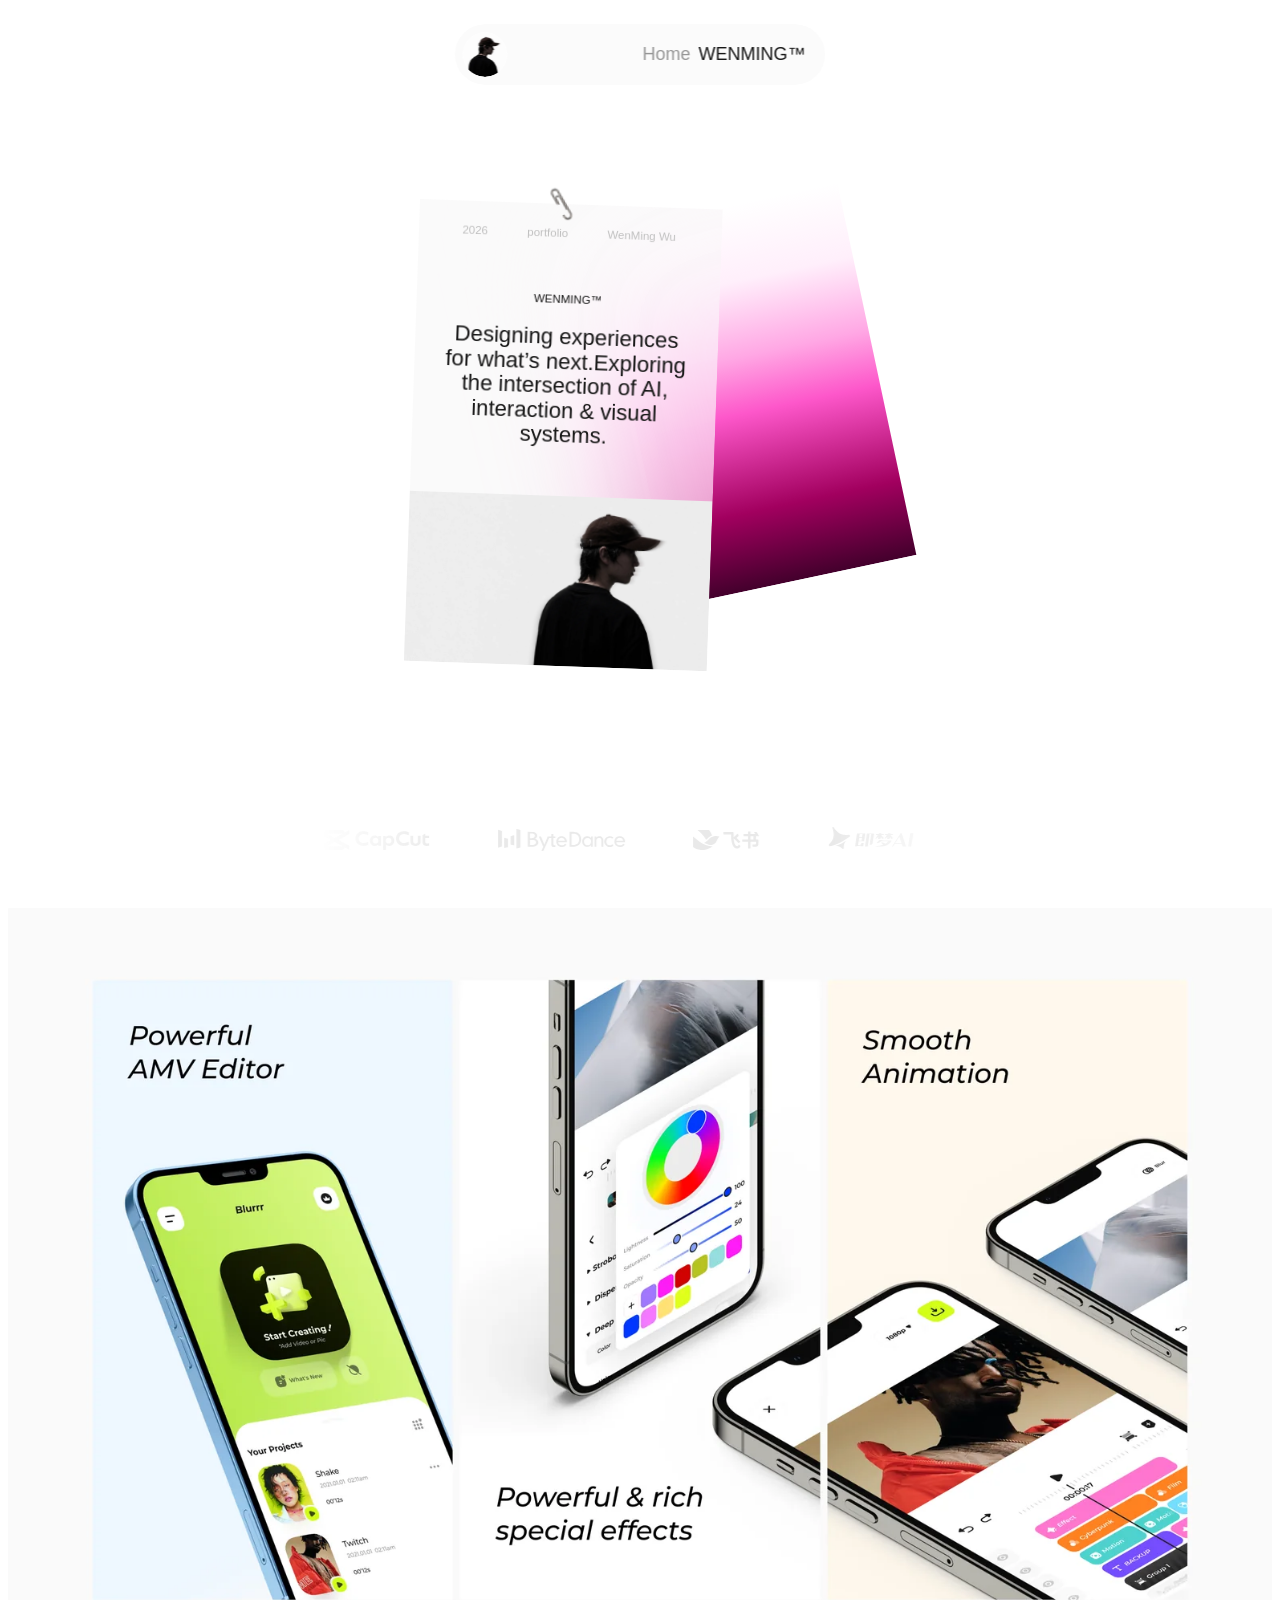
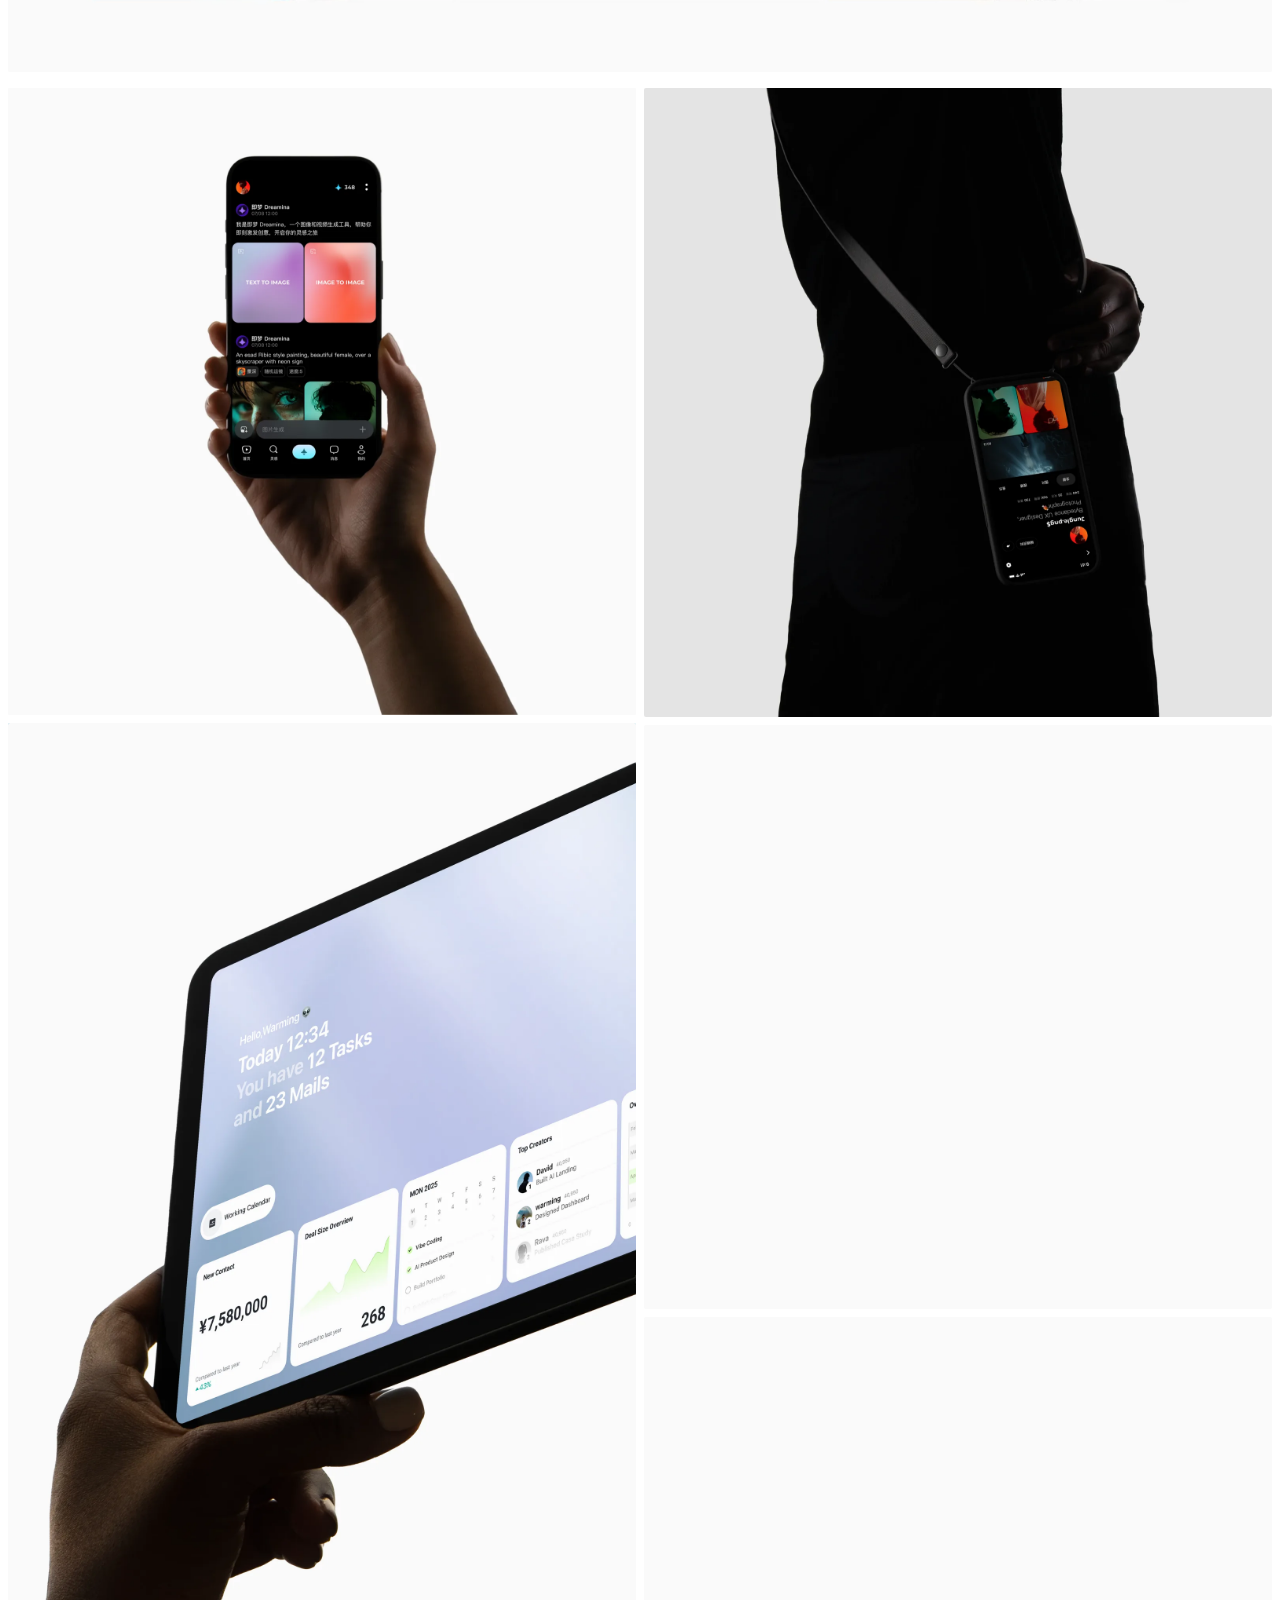
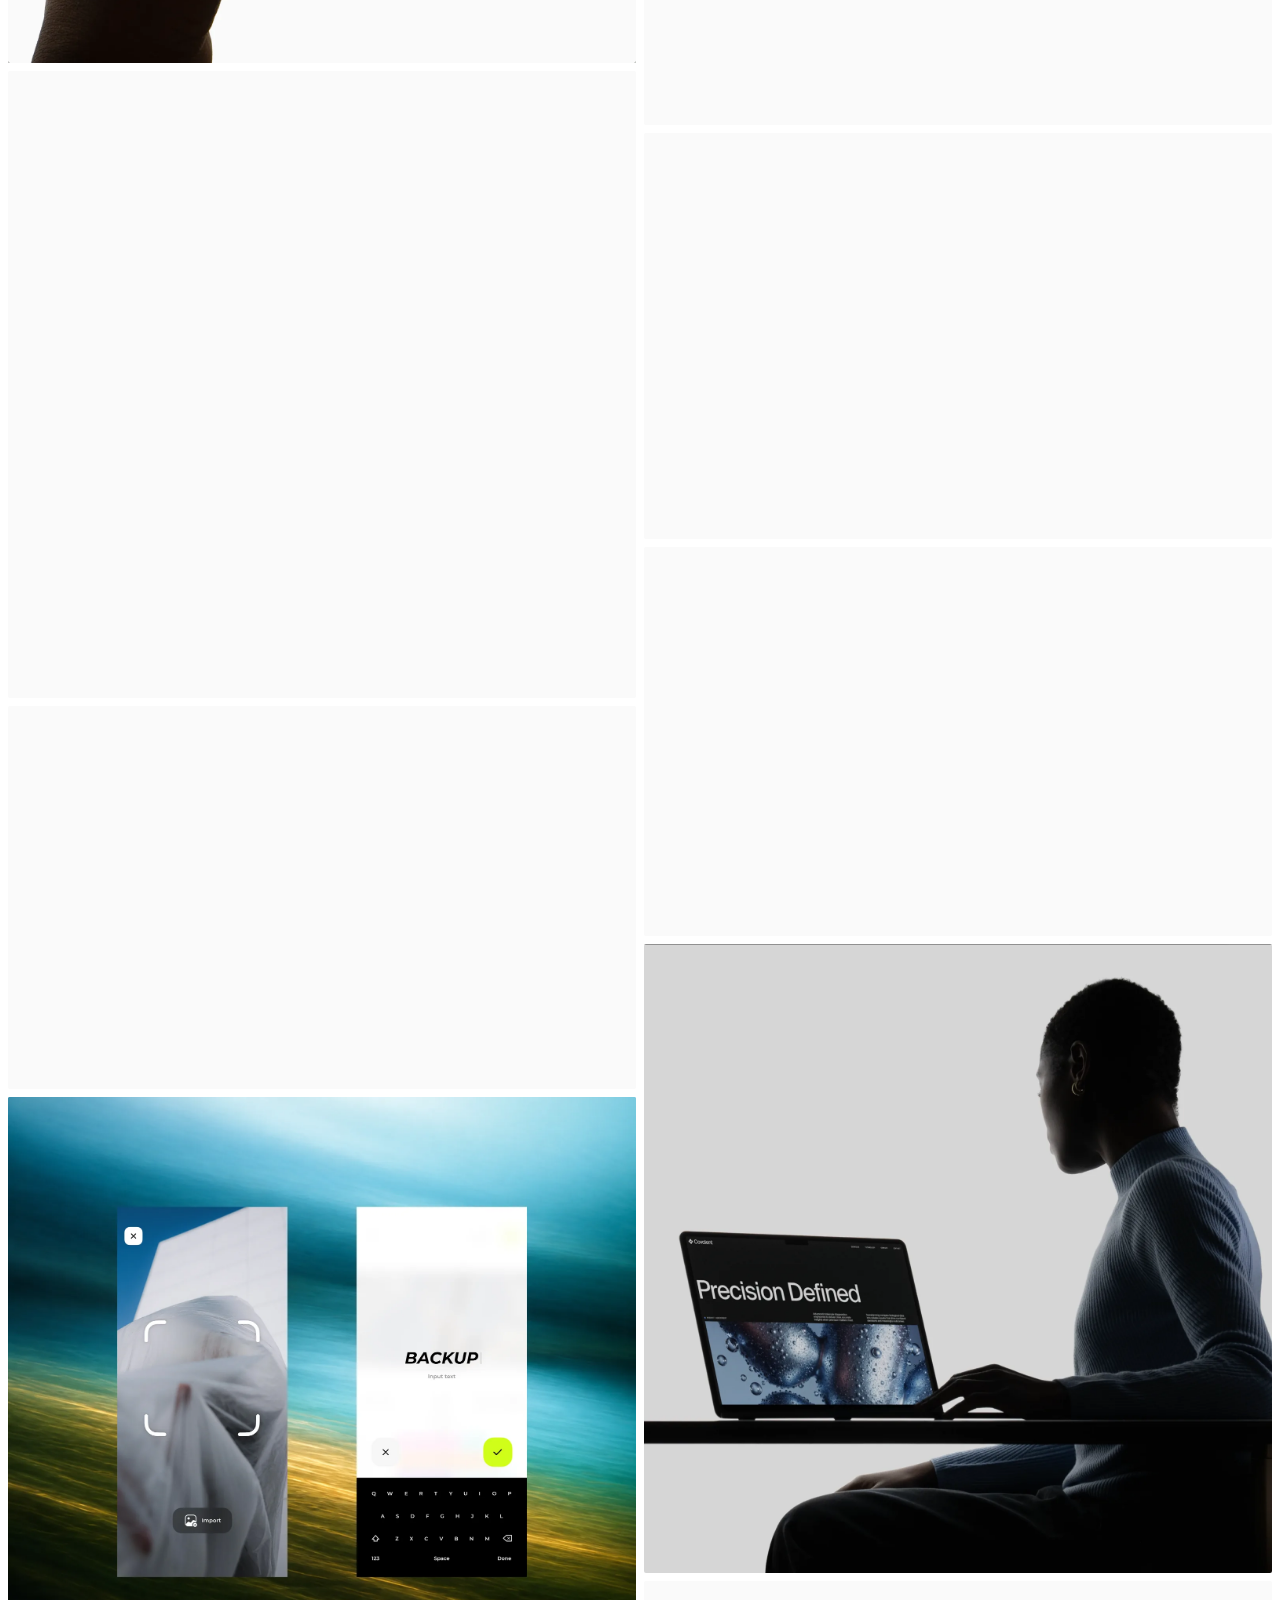
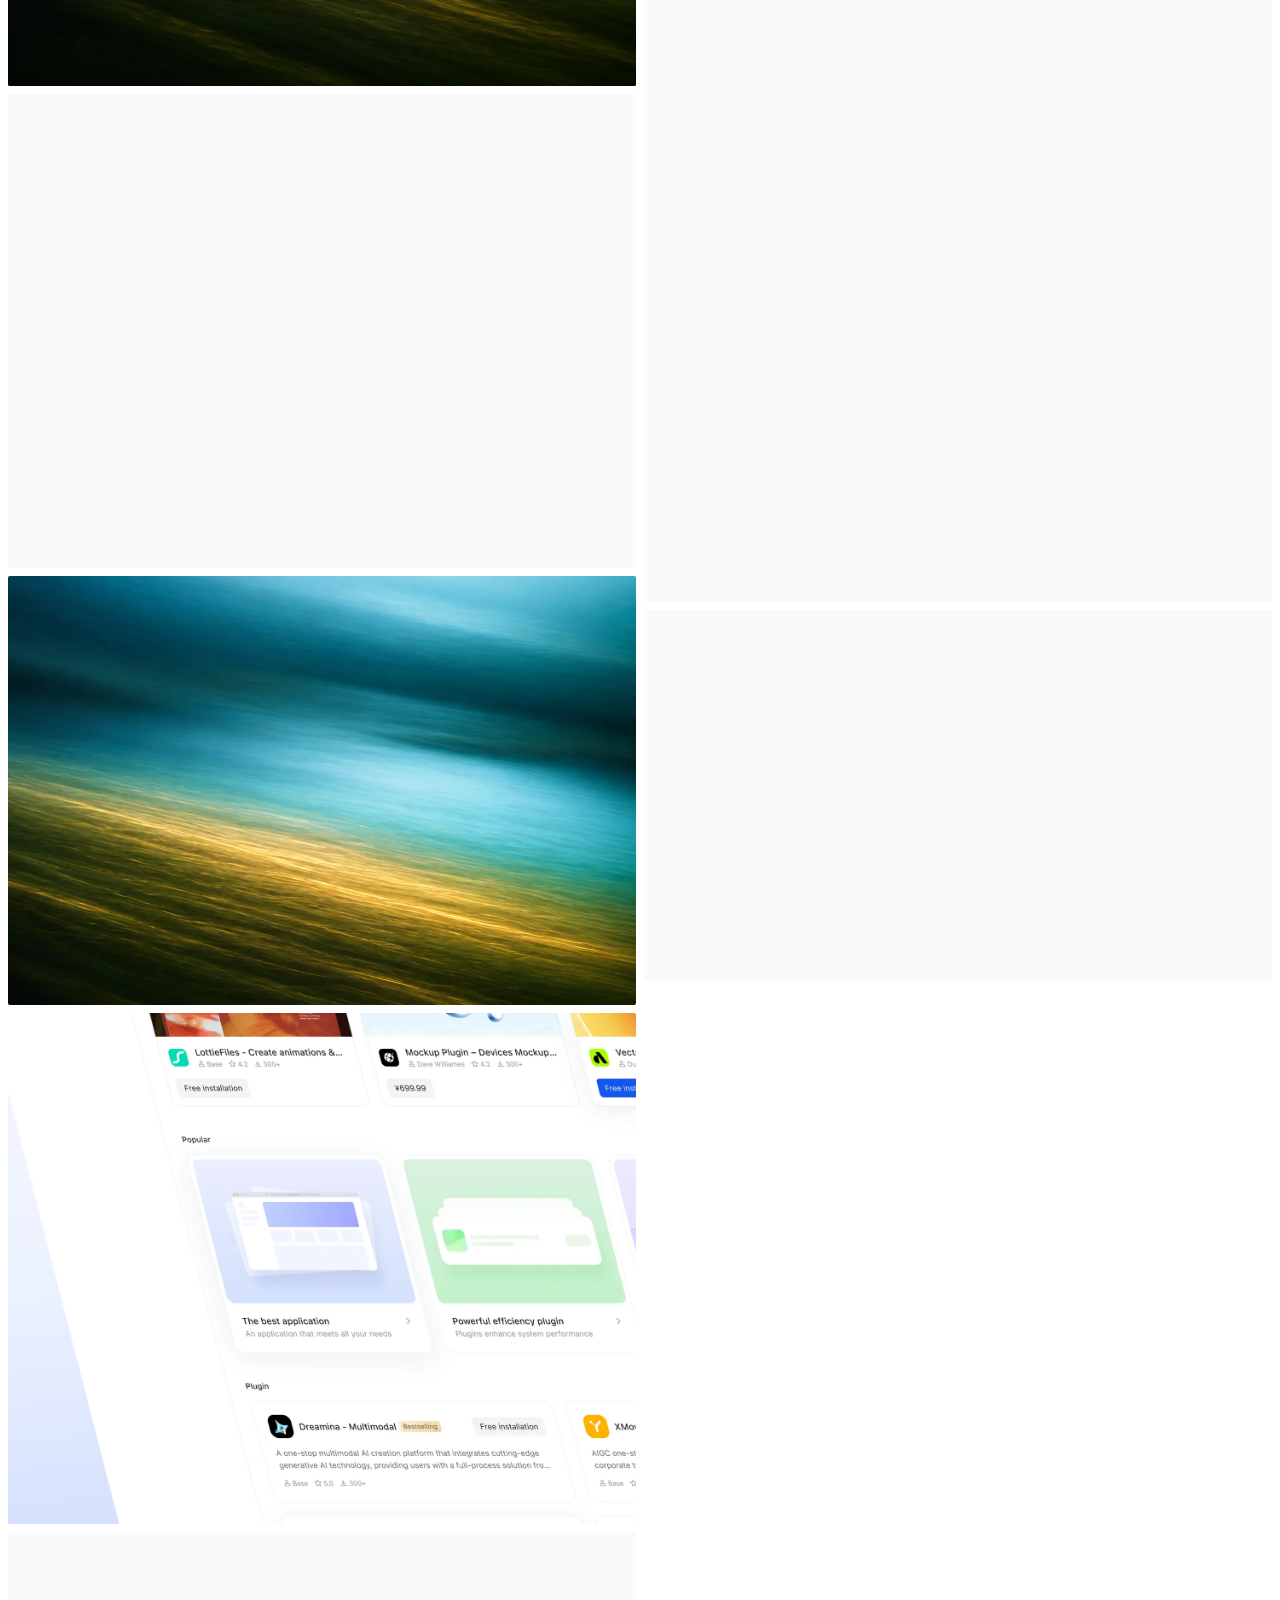
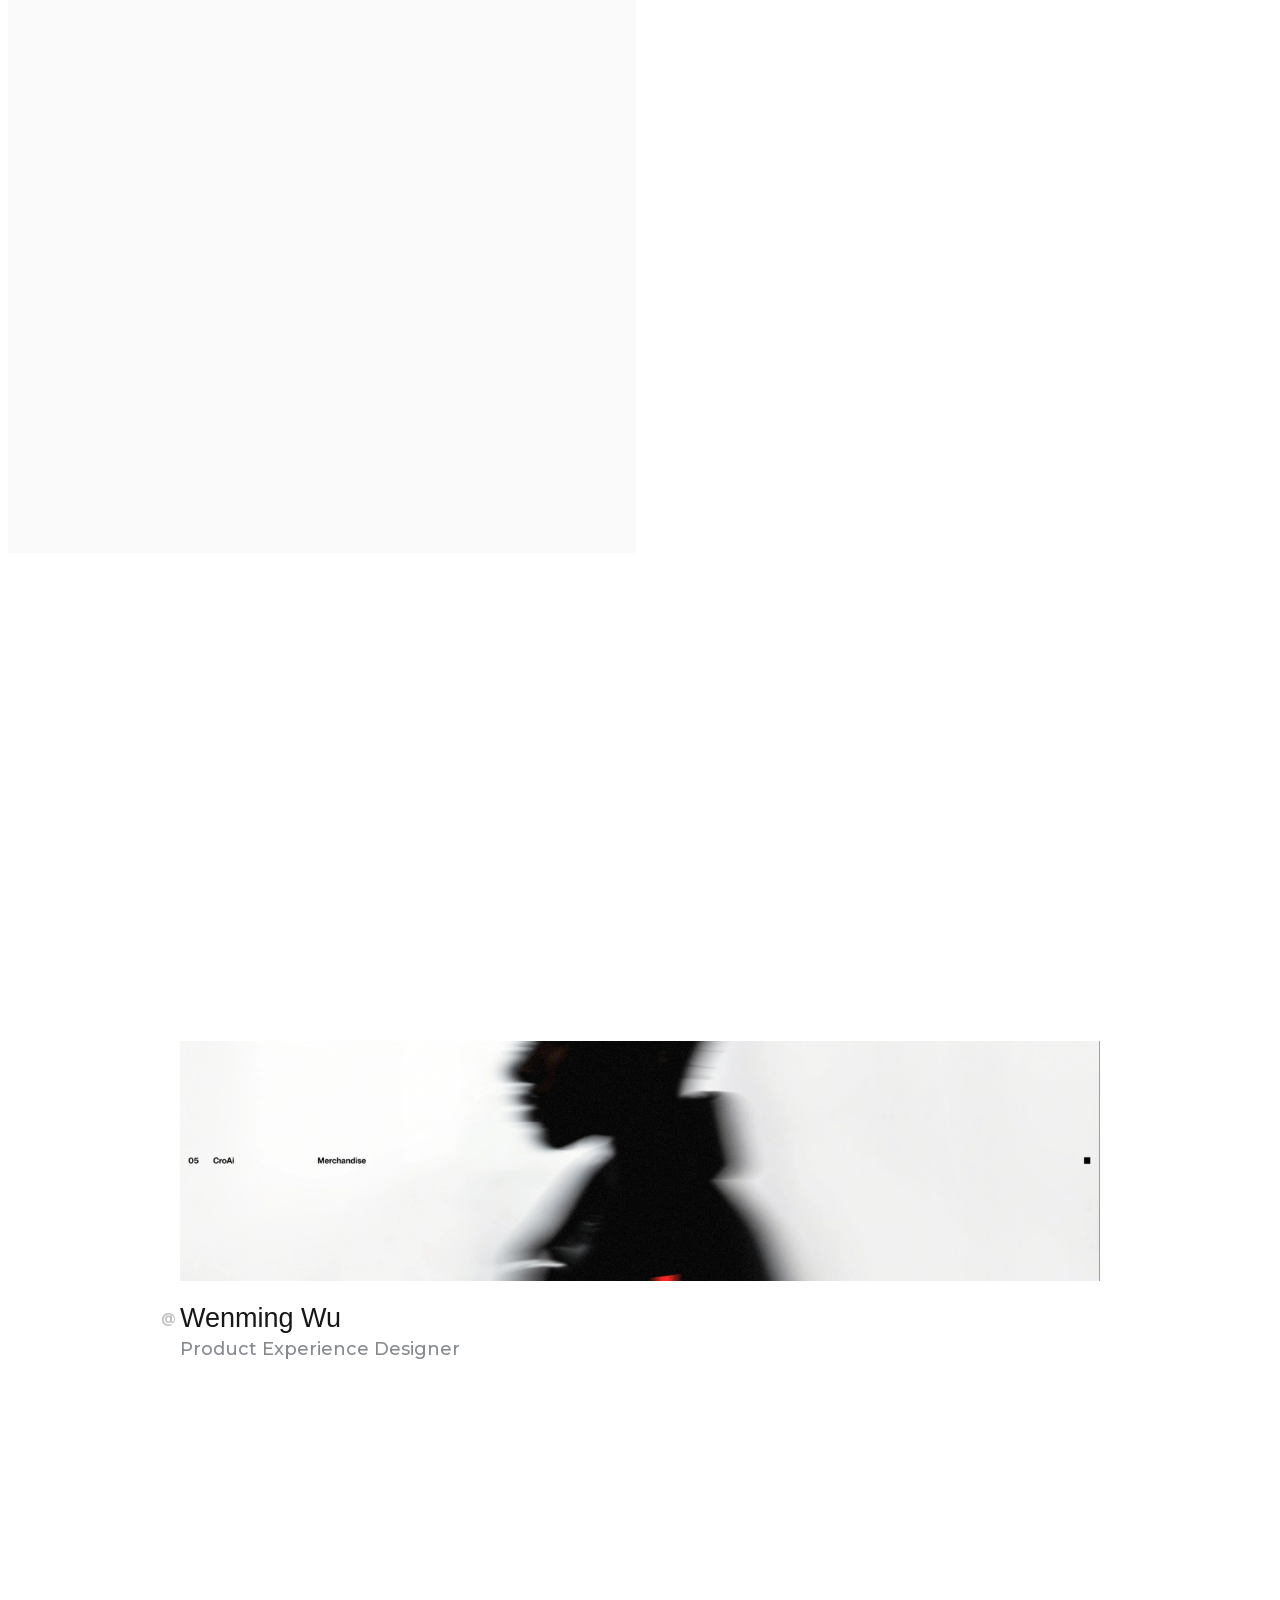
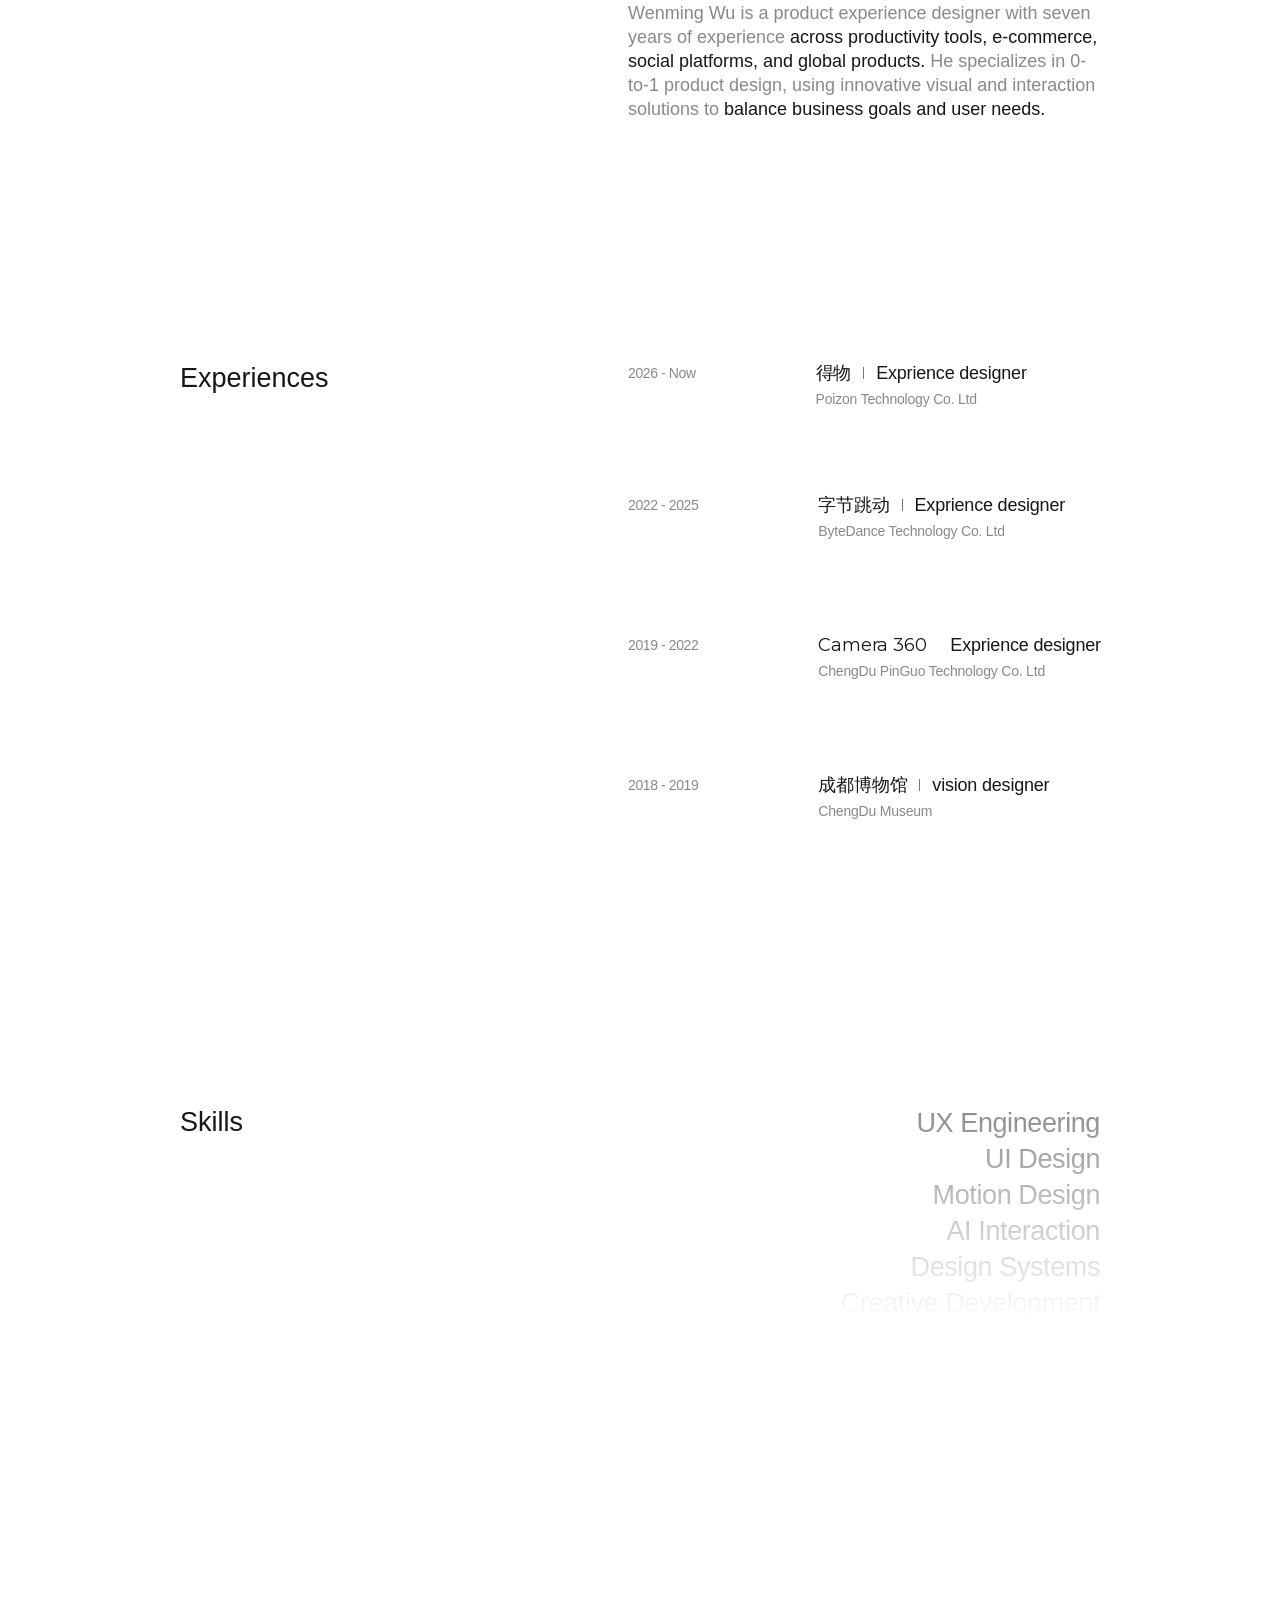
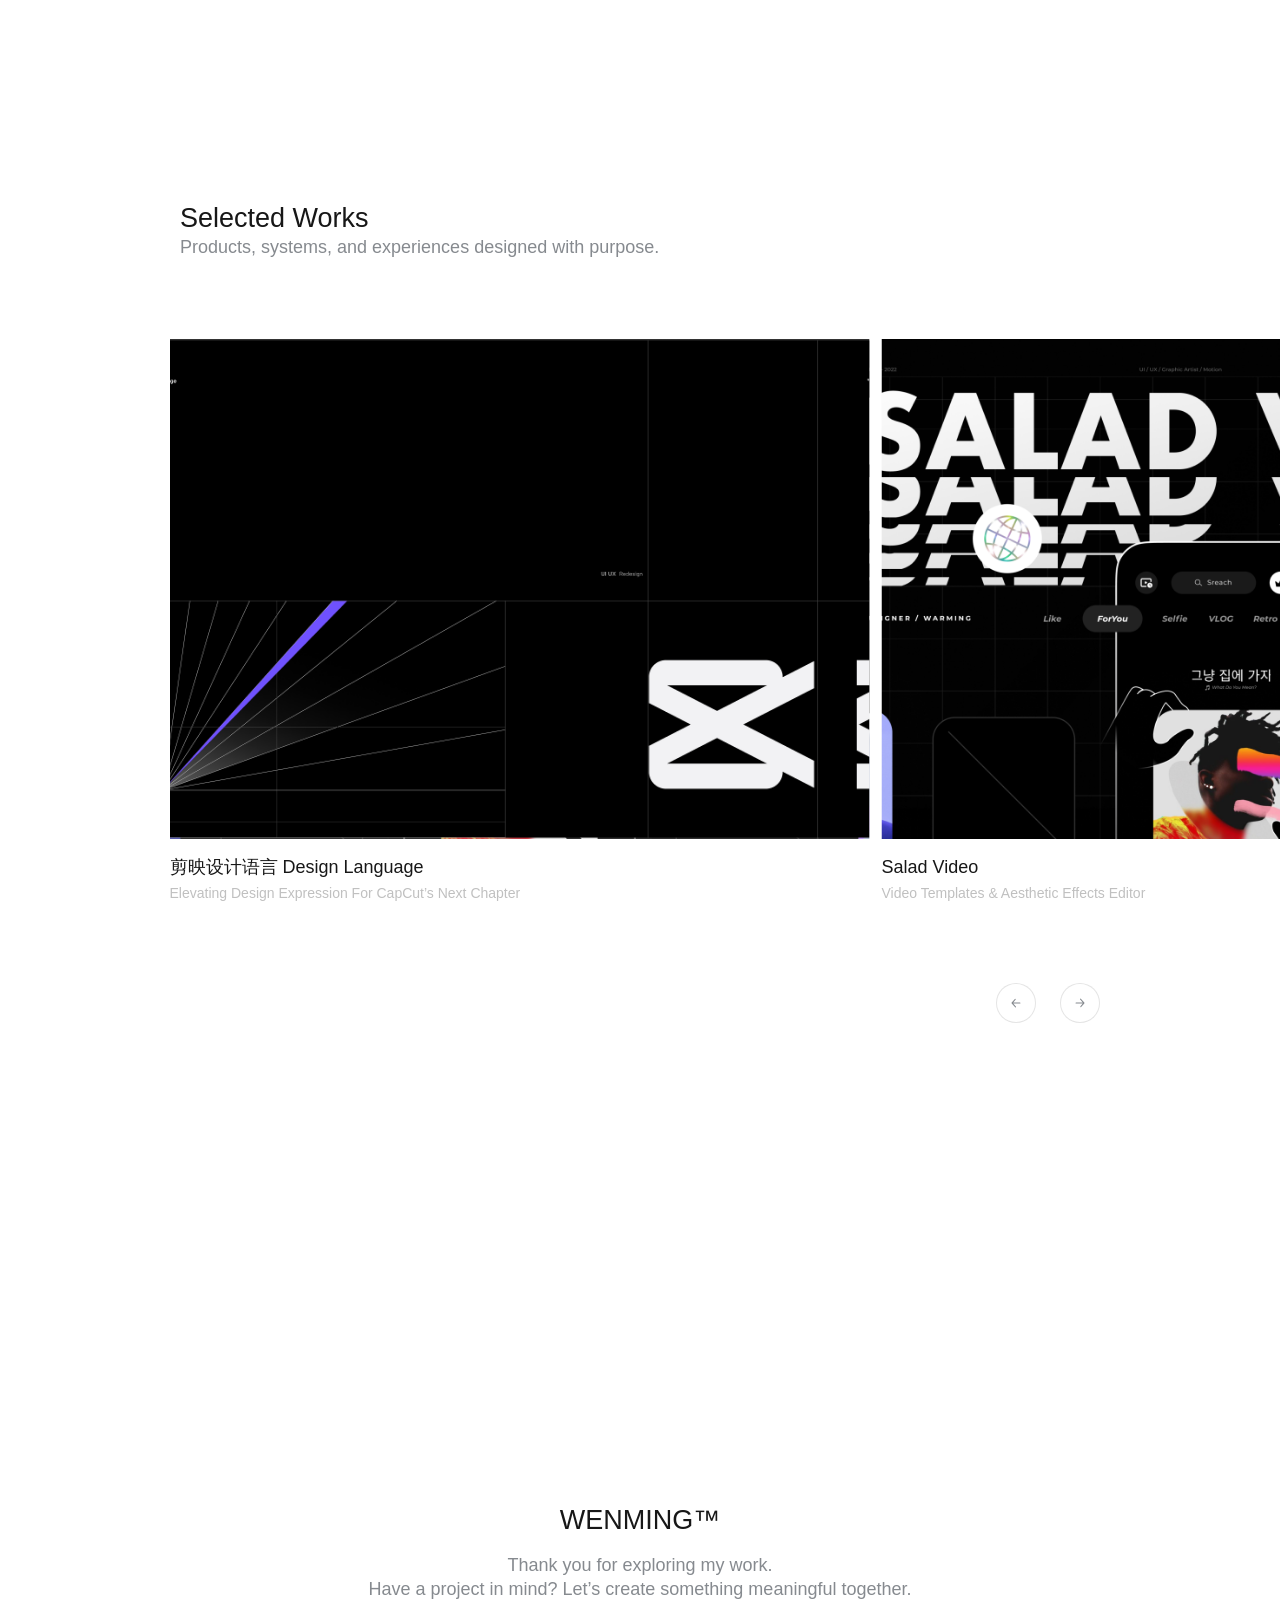
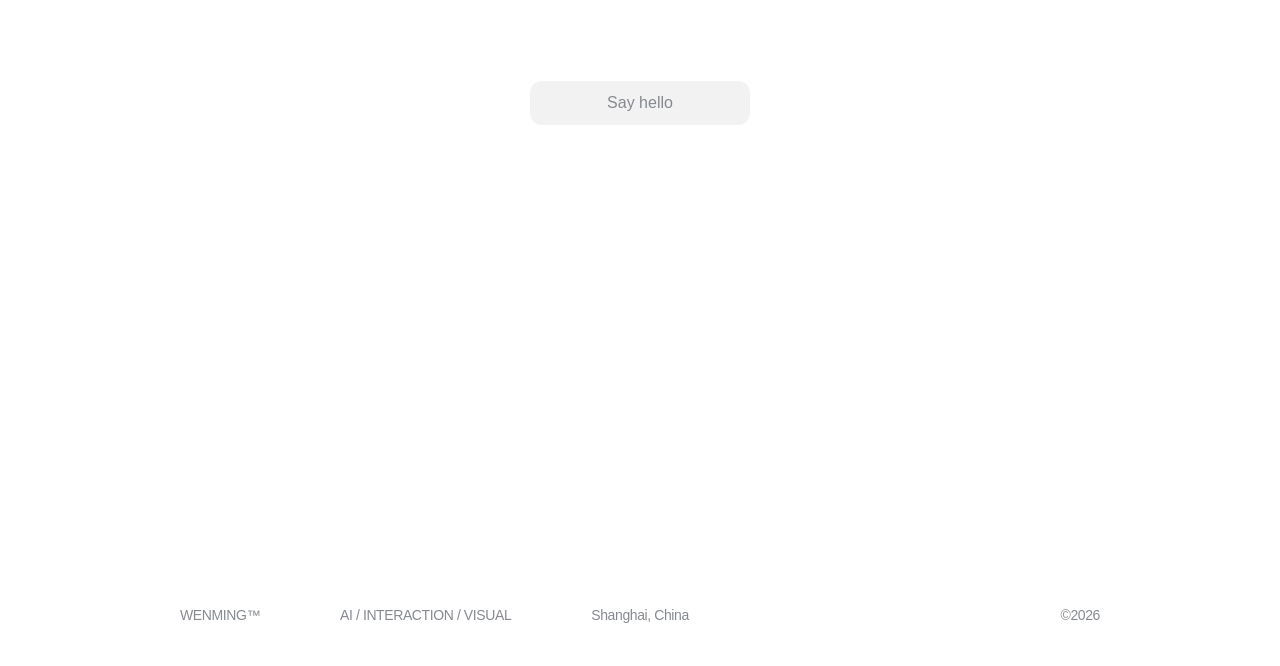
==== design-language.html @ 547f442d "Release site v1.1.0 mobile adaptation" ====
<!DOCTYPE html>
<html lang="zh-CN">
<head>
  <meta charset="UTF-8">
  <meta name="viewport" content="width=device-width, initial-scale=1.0">
  <meta name="description" content="Wu Wenming, product experience designer portfolio.">
  <title>Wu Wenming — Product Experience Designer</title>
  <link rel="preload" href="assets/fonts/montserrat-latin-400-600.woff2" as="font" type="font/woff2" crossorigin>
  <link rel="preload" href="assets/portfolio-v7/hero-card-image-1600.webp" as="image" type="image/webp">
  <link rel="preload" href="assets/portfolio-v7/paperclip-hd-384.webp" as="image" type="image/webp">
  <script>
    if ('scrollRestoration' in history) history.scrollRestoration = 'manual';
    window.scrollTo(0, 0);
  </script>
  <style>
    @font-face {
      font-family: "Montserrat";
      font-style: normal;
      font-weight: 400 600;
      font-display: swap;
      src: url("assets/fonts/montserrat-latin-400-600.woff2") format("woff2");
    }

    :root {
      --ink: #171717;
      --secondary: #868a8f;
      --muted: #c0c0c0;
      --canvas: #ffffff;
      --subtle: #fafafa;
      --nav-glass: rgba(245, 245, 245, 0.82);
      --dark: #111111;
      --info-blue: #e3eff9;
      --page-gutter: 16px;
      --content: 920px;
      --project-detail-content: 1200px;
      --type-title: 27px;
      --type-description: 18px;
      --type-label: 14px;
      --line-title: 34px;
      --line-description: 24px;
      --line-label: 20px;
      --mobile-info-gutter: 48px;
      --ease: cubic-bezier(0.22, 1, 0.36, 1);
      --ease-pop: cubic-bezier(0.34, 1.26, 0.64, 1);
    }

    * {
      box-sizing: border-box;
    }

    html {
      scroll-behavior: smooth;
      overflow-x: hidden;
      overflow-anchor: none;
      background: var(--canvas);
      scrollbar-color: rgba(23, 23, 23, 0.34) transparent;
      scrollbar-width: thin;
    }

    ::-webkit-scrollbar {
      width: 8px;
    }

    ::-webkit-scrollbar-track {
      background: transparent;
    }

    ::-webkit-scrollbar-thumb {
      border: 2px solid transparent;
      border-radius: 999px;
      background: rgba(23, 23, 23, 0.34);
      background-clip: padding-box;
    }

    html.lenis,
    html.lenis body {
      height: auto;
    }

    .lenis.lenis-smooth {
      scroll-behavior: auto !important;
    }

    .lenis.lenis-stopped {
      overflow: clip;
    }

    body {
      margin: 0;
      min-width: 320px;
      overflow-x: hidden;
      color: var(--ink);
      background: var(--canvas);
      font-family: "Montserrat", "Helvetica Neue", Arial, sans-serif;
      text-rendering: optimizeLegibility;
      -webkit-font-smoothing: antialiased;
    }

    body.is-loading {
      overflow: hidden;
    }

    body.is-loading::after {
      position: fixed;
      inset: 0;
      z-index: 1000;
      background: #fff;
      content: "";
    }

    ::selection {
      color: #149bff;
      background: rgba(20, 155, 255, 0.14);
    }

    button,
    a {
      color: inherit;
      font: inherit;
    }

    a {
      text-decoration: none;
    }

    img {
      display: block;
      max-width: 100%;
    }

    h1,
    h2,
    h3,
    p,
    figure {
      margin: 0;
    }

    .sr-only {
      position: absolute;
      width: 1px;
      height: 1px;
      padding: 0;
      overflow: hidden;
      clip: rect(0, 0, 0, 0);
      white-space: nowrap;
      border: 0;
    }

    .skip-link {
      position: fixed;
      top: 10px;
      left: 10px;
      z-index: 100;
      padding: 10px 14px;
      border-radius: 3px;
      color: #fff;
      background: #000;
      transform: translateY(-150%);
      transition: transform 220ms var(--ease);
    }

    .skip-link:focus {
      transform: translateY(0);
    }

    .topbar {
      --profile-width: min(395px, calc(100vw - 24px));
      --profile-avatar-x: -309px;
      --profile-avatar-y: 20.5px;
      --profile-avatar-scale: 1.6842;
      --topbar-closed-height: 45px;
      --topbar-avatar-slot: 46px;
      --topbar-closed-width: calc(100% - var(--topbar-avatar-slot));
      --topbar-panel-closed-shift: -23px;
      --profile-morph-duration: 800ms;
      --profile-morph-ease: cubic-bezier(0.32, 0.72, 0, 1);
      --profile-panel-background: rgba(250, 250, 250, 0.88);
      position: fixed;
      top: 32px;
      left: 50%;
      z-index: 50;
      display: flex;
      gap: 8px;
      align-items: flex-start;
      height: var(--topbar-closed-height);
      transform: translate(-50%, -8px);
      animation: topbar-in 680ms var(--ease) 520ms forwards;
      transition: height var(--profile-morph-duration) var(--profile-morph-ease);
    }

    .topbar::before {
      position: absolute;
      top: 0;
      left: 50%;
      z-index: 0;
      width: var(--topbar-closed-width);
      height: var(--topbar-closed-height);
      border-radius: 12px;
      background: var(--profile-panel-background);
      backdrop-filter: blur(20px) saturate(130%);
      -webkit-backdrop-filter: blur(20px) saturate(130%);
      content: "";
      transform: translateX(calc(-50% + var(--topbar-panel-closed-shift)));
      transform-origin: top center;
      transition:
        width var(--profile-morph-duration) var(--profile-morph-ease),
        height var(--profile-morph-duration) var(--profile-morph-ease),
        border-radius var(--profile-morph-duration) var(--profile-morph-ease),
        transform var(--profile-morph-duration) var(--profile-morph-ease);
      will-change: width, height, border-radius, transform;
    }

    .nav-pill {
      position: relative;
      z-index: 1;
      display: flex;
      gap: 4px;
      align-items: center;
      padding: 2px;
      border-radius: 12px;
      background: transparent;
      transition: opacity 240ms var(--ease), filter 240ms var(--ease);
    }

    @supports not ((backdrop-filter: blur(1px)) or (-webkit-backdrop-filter: blur(1px))) {
      .topbar::before {
        background: rgba(250, 250, 250, 0.96);
      }
    }

    .nav-link {
      display: inline-flex;
      align-items: center;
      justify-content: center;
      min-height: 41px;
      padding: 0 12px;
      border-radius: 10px;
      color: var(--secondary);
      font-size: 14px;
      font-weight: 500;
      text-transform: capitalize;
      transition: color 360ms var(--ease), background 360ms var(--ease), transform 360ms var(--ease);
    }

    .nav-link:focus-visible {
      color: var(--secondary);
      background: #f2f2f2;
      outline: none;
      box-shadow: inset 0 0 0 2px rgba(23, 23, 23, 0.22);
    }

    @media (hover: hover) {
      .nav-link:hover {
        color: var(--secondary);
        background: #f2f2f2;
      }
    }

    .nav-link:active {
      transform: scale(0.96);
    }

    .nav-link.is-active {
      color: var(--ink);
      background: #fff;
    }

    .avatar-pill {
      position: relative;
      z-index: 3;
      display: block;
      flex: none;
      width: 38px;
      height: 38px;
      margin-top: 3.5px;
      padding: 1px;
      overflow: hidden;
      border: 0;
      border-radius: 50%;
      background: #fafafa;
      cursor: pointer;
      transform-origin: top left;
      transition:
        transform var(--profile-morph-duration) var(--profile-morph-ease),
        padding var(--profile-morph-duration) var(--profile-morph-ease),
        background-color var(--profile-morph-duration) var(--profile-morph-ease),
        box-shadow var(--profile-morph-duration) var(--profile-morph-ease);
    }

    .avatar-pill span {
      position: relative;
      display: block;
      width: 100%;
      height: 100%;
      overflow: hidden;
      border-radius: 50%;
    }

    .avatar-pill img {
      position: absolute;
      top: 0;
      left: -65.33%;
      width: 177.68%;
      max-width: none;
      height: 100%;
    }

    .avatar-pill:hover {
      background: #f2f2f2;
    }

    .avatar-pill:focus-visible {
      outline: 2px solid rgba(23, 23, 23, 0.24);
      outline-offset: 2px;
    }

    .profile-card {
      position: absolute;
      top: 0;
      left: 50%;
      z-index: 2;
      width: var(--profile-width);
      height: 380px;
      padding: 104px 24px 24px;
      overflow: hidden;
      color: var(--secondary);
      font-family: "Helvetica Neue", Helvetica, Arial, sans-serif;
      pointer-events: none;
      opacity: 0;
      filter: blur(8px);
      transform: translateX(-50%);
      transition:
        opacity var(--profile-morph-duration) var(--profile-morph-ease),
        filter var(--profile-morph-duration) var(--profile-morph-ease);
    }

    .profile-kicker,
    .profile-title,
    .profile-meta,
    .profile-actions {
      opacity: 1;
      filter: none;
      transform: none;
      transition: none;
    }

    .profile-kicker {
      margin: 0;
      font-size: 10px;
      font-weight: 500;
      line-height: 12px;
      white-space: nowrap;
    }

    .profile-title {
      margin: 16px 0 0;
      color: var(--secondary);
      font-size: 23.4px;
      font-weight: 500;
      line-height: 30px;
    }

    .profile-title-line {
      display: block;
    }

    .profile-title-line strong {
      color: var(--ink);
      font-weight: 500;
    }

    .profile-meta {
      display: flex;
      align-items: flex-end;
      justify-content: space-between;
      width: 100%;
      margin-top: 16px;
      font-size: 10px;
      font-weight: 400;
      line-height: 12px;
      white-space: nowrap;
    }

    .profile-meta-left {
      display: flex;
      gap: 12px;
      align-items: flex-end;
    }

    .profile-actions {
      position: absolute;
      right: 24px;
      bottom: 24px;
      left: 24px;
      display: grid;
      grid-template-columns: 120px minmax(0, 1fr);
      gap: 8px;
      height: 44px;
    }

    .profile-action {
      display: inline-flex;
      gap: 2px;
      align-items: center;
      justify-content: center;
      height: 44px;
      border-radius: 12px;
      color: var(--secondary);
      background: #fff;
      font-size: 14px;
      font-weight: 400;
      line-height: 21px;
      letter-spacing: 0;
      transition: color 300ms var(--ease), background-color 300ms var(--ease), transform 300ms var(--ease);
    }

    .profile-action img {
      width: 12px;
      height: 12px;
      transition: transform 320ms var(--ease);
    }

    @media (hover: hover) {
      .profile-action:hover {
        color: var(--ink);
        background: #f2f2f2;
      }

      .profile-action:hover img {
        transform: translate(1px, -1px);
      }
    }

    .profile-action:active {
      transform: scale(0.98);
    }

    .topbar.is-profile-open {
      height: 380px;
      transition: height var(--profile-morph-duration) var(--profile-morph-ease);
    }

    .topbar.is-profile-open::before {
      width: var(--profile-width);
      height: 380px;
      border-radius: 16px;
      background: var(--profile-panel-background);
      transform: translateX(-50%);
      transition:
        width var(--profile-morph-duration) var(--profile-morph-ease),
        height var(--profile-morph-duration) var(--profile-morph-ease),
        border-radius var(--profile-morph-duration) var(--profile-morph-ease),
        transform var(--profile-morph-duration) var(--profile-morph-ease);
    }

    .topbar.is-profile-open .nav-pill {
      pointer-events: none;
      opacity: 0;
      filter: blur(9px);
      transform: none;
    }

    .topbar.is-profile-open .avatar-pill {
      padding: 0;
      background: transparent;
      box-shadow: none;
      transform: translate3d(var(--profile-avatar-x), var(--profile-avatar-y), 0) scale(var(--profile-avatar-scale));
      transition:
        transform var(--profile-morph-duration) var(--profile-morph-ease),
        padding var(--profile-morph-duration) var(--profile-morph-ease),
        background-color var(--profile-morph-duration) var(--profile-morph-ease),
        box-shadow var(--profile-morph-duration) var(--profile-morph-ease);
    }

    .topbar.is-profile-open .avatar-pill:focus-visible {
      outline: none;
    }

    .topbar.is-profile-open .profile-card {
      pointer-events: auto;
      opacity: 1;
      filter: blur(0);
    }

    .topbar.is-profile-open .profile-kicker,
    .topbar.is-profile-open .profile-title,
    .topbar.is-profile-open .profile-meta,
    .topbar.is-profile-open .profile-actions {
      opacity: 1;
      filter: none;
      transform: none;
      transition-delay: 0ms;
    }

    .hero {
      position: relative;
      min-height: max(100svh, 680px);
      overflow: hidden;
      background: var(--canvas);
    }

    .hero-flash {
      position: absolute;
      top: 15.625%;
      left: 50%;
      width: min(1251px, calc(100% - 40px), 122.168svh);
      aspect-ratio: 1251 / 704;
      overflow: hidden;
      background: #f5f5f5;
      transform: translateX(-50%);
    }

    .hero-flash-frame {
      position: absolute;
      inset: 0;
      width: 100%;
      height: 100%;
      object-fit: cover;
      opacity: 0;
      visibility: hidden;
    }

    .hero-flash-frame.is-active {
      opacity: 1;
      visibility: visible;
    }

    .hero-meta {
      position: absolute;
      top: 50%;
      left: 50%;
      display: flex;
      align-items: center;
      justify-content: space-between;
      width: min(1100px, calc(100% - 80px), 107.422svh);
      color: #171717;
      font-size: 14px;
      font-weight: 600;
      line-height: normal;
      text-transform: capitalize;
      transform: translate(-50%, -50%);
      pointer-events: none;
    }

    .hero-meta-left {
      display: flex;
      gap: 100px;
      align-items: center;
    }

    .hero-meta-marker {
      width: 12px;
      height: 12px;
      background: #111;
    }

    .hero-meta-name {
      position: relative;
      text-transform: uppercase;
    }

    .hero-meta-name::before {
      content: "@";
      position: absolute;
      right: calc(100% + 2px);
    }

    .hero-statement {
      position: absolute;
      bottom: 5.47%;
      left: 50%;
      width: min(520px, calc(100% - 40px));
      color: #c0c0c0;
      font-size: 18px;
      font-weight: 500;
      line-height: 30px;
      text-align: center;
      transform: translateX(-50%);
    }

    .hero-statement {
      opacity: 0;
      filter: blur(8px);
      transform: translate(-50%, 12px);
      animation: statement-in 720ms var(--ease) 520ms forwards;
    }

    .about {
      position: relative;
      min-height: max(100svh, 900px);
      color: #fff;
      background:
        linear-gradient(180deg, #000 0%, #000 9%, #03101d 22%, #0e3b70 44%, #2367ad 65%, #74a9dd 82%, #e3eff9 100%);
    }

    .about-inner {
      position: relative;
      width: min(var(--content), calc(100% - 40px));
      min-height: max(100svh, 900px);
      margin: 0 auto;
      padding: clamp(92px, 11.523svh, 118px) 0;
    }

    .about-grid {
      display: grid;
      grid-template-columns: minmax(0, 390px) minmax(0, 390px);
      gap: 140px;
    }

    .about-identity {
      position: relative;
      display: flex;
      flex-direction: column;
      gap: 2px;
    }

    .about-identity h2,
    .experience-title,
    .skills-title {
      color: #fff;
      font-size: 18px;
      font-weight: 600;
      line-height: 27px;
    }

    .about-identity h2 {
      text-transform: uppercase;
    }

    .about-identity h2::before {
      content: "@";
      position: absolute;
      right: calc(100% + 4px);
    }

    .about-identity p {
      color: rgba(255, 255, 255, 0.7);
      font-size: 14px;
      font-weight: 500;
      line-height: 21px;
    }

    .about-copy {
      width: 390px;
      margin-top: 80px;
      color: #fff;
      font-size: 18px;
      font-weight: 500;
      line-height: 27px;
      text-transform: capitalize;
    }

    .about-emphasis {
      text-decoration: underline;
      text-decoration-thickness: 1px;
      text-underline-offset: 2px;
    }

    .logo-marquee {
      position: absolute;
      bottom: clamp(92px, 11.523svh, 118px);
      left: -20px;
      width: calc(100% + 40px);
      height: 40px;
      overflow: hidden;
      mask-image: linear-gradient(90deg, transparent, #000 9%, #000 91%, transparent);
      -webkit-mask-image: linear-gradient(90deg, transparent, #000 9%, #000 91%, transparent);
    }

    .logo-track {
      display: flex;
      width: max-content;
      height: 40px;
      opacity: 0.6;
      transform: translateZ(0);
      will-change: transform;
      animation: marquee 22s linear infinite;
    }

    .logo-set {
      display: flex;
      flex: none;
      gap: 80px;
      align-items: center;
      padding-right: 80px;
    }

    .marquee-logo {
      display: flex;
      flex: none;
      align-items: center;
      justify-content: center;
      height: 40px;
    }

    .marquee-logo img {
      flex: none;
      object-fit: contain;
    }

    .marquee-logo--bytedance {
      width: 145px;
    }

    .marquee-logo--bytedance img {
      width: 145px;
      height: 28px;
    }

    .marquee-logo--capcut {
      width: 100px;
    }

    .marquee-logo--capcut img {
      width: 100px;
      height: 19px;
    }

    .marquee-logo--dreamina {
      gap: 5px;
      width: 96px;
    }

    .marquee-logo--dreamina .logo-mark {
      width: 22px;
      height: 22px;
    }

    .marquee-logo--dreamina .logo-word {
      width: 58px;
      height: 14px;
    }

    .marquee-logo--feishu {
      position: relative;
      width: 67px;
    }

    .marquee-logo--feishu .logo-mark {
      position: absolute;
      top: 50%;
      left: 0;
      width: 25.45px;
      height: 19.43px;
      transform: translateY(-50%);
    }

    .feishu-word-crop {
      position: absolute;
      top: 50%;
      left: 29.75px;
      width: 36.75px;
      height: 21px;
      overflow: hidden;
      transform: translateY(-50%);
    }

    .marquee-logo--feishu .logo-word-source {
      position: absolute;
      top: -3.32px;
      left: -35.88px;
      width: 74.08px;
      max-width: none;
      height: 27.64px;
    }

    .marquee-logo--poizon {
      width: 68px;
    }

    .marquee-logo--poizon img {
      width: 62px;
      height: 24px;
    }

    .experience {
      min-width: 0;
    }

    .experience-list {
      display: flex;
      flex-direction: column;
      gap: 40px;
      margin-top: 40px;
    }

    .experience-row {
      display: grid;
      grid-template-columns: 70px minmax(0, 1fr);
      gap: 60px;
      align-items: start;
      min-height: 84px;
    }

    .experience-date {
      color: rgba(255, 255, 255, 0.6);
      font-size: 12px;
      font-weight: 600;
      line-height: 24px;
      white-space: nowrap;
    }

    .experience-detail {
      min-width: 0;
    }

    .company-line {
      display: flex;
      gap: 12px;
      align-items: center;
      color: #fff;
      font-size: 14px;
      font-weight: 500;
      line-height: 24px;
      white-space: nowrap;
    }

    .company-line > span:first-child {
      font-family: "PingFang SC", "Montserrat", sans-serif;
    }

    .company-line .divider {
      width: 1px;
      height: 12px;
      background: currentColor;
      opacity: 0.58;
    }

    .company-period {
      color: rgba(255, 255, 255, 0.7);
      font-size: 14px;
      font-weight: 500;
      line-height: 24px;
      white-space: nowrap;
    }

    .company-logo {
      display: flex;
      align-items: center;
      justify-content: flex-start;
      width: 108px;
      height: 20px;
      margin-top: 16px;
      opacity: 0.4;
    }

    .company-logo img {
      width: auto;
      max-width: 100%;
      max-height: 30px;
      object-fit: contain;
    }

    .company-logo--poizon img {
      width: 50px;
      height: 20px;
    }

    .company-logo--bytedance img {
      width: 102px;
      height: 20px;
    }

    .skills {
      display: flex;
      gap: 24px;
      align-items: start;
      justify-content: space-between;
      margin-top: 80px;
    }

    .skills-list {
      width: 208px;
      color: transparent;
      background: linear-gradient(180deg, #fff 20%, rgba(255, 255, 255, 0.1) 100%);
      background-clip: text;
      -webkit-background-clip: text;
      font-size: 18px;
      font-weight: 600;
      line-height: 27px;
      text-align: right;
    }

    .gallery {
      width: 100%;
      padding: 16px;
      background: var(--canvas);
    }

    .gallery-feature,
    .gallery-item {
      position: relative;
      overflow: hidden;
      border-radius: 2px;
      background: #fafaf9;
    }

    .gallery-feature {
      width: 100%;
      aspect-ratio: 1408 / 1072;
    }

    .gallery-feature img,
    .gallery-item img {
      width: 100%;
      height: 100%;
      object-fit: cover;
    }

    .gallery-grid {
      display: grid;
      grid-template-columns: minmax(0, 1fr) minmax(0, 1fr);
      gap: 16px;
      margin-top: 16px;
    }

    .gallery-column {
      display: flex;
      flex-direction: column;
      gap: 16px;
      min-width: 0;
    }

    .ratio-portrait { aspect-ratio: 696 / 1044; }
    .ratio-landscape { aspect-ratio: 696 / 522; }
    .ratio-square { aspect-ratio: 696 / 695; }
    .ratio-wide { aspect-ratio: 696 / 460; }
    .ratio-short { aspect-ratio: 696 / 450; }
    .ratio-tall { aspect-ratio: 696 / 647; }

    .works {
      overflow: hidden;
      padding: 240px 20px 160px;
      background: var(--canvas);
    }

    .works-inner {
      width: min(var(--content), 100%);
      margin: 0 auto;
    }

    .works-intro {
      display: flex;
      flex-direction: column;
      gap: 8px;
      width: 592px;
      max-width: 100%;
    }

    .works-intro h2,
    .works-intro p {
      font-family: "Montserrat", "Helvetica Neue", Arial, sans-serif;
      font-size: 27px;
      line-height: 40px;
    }

    .works-intro h2 {
      font-weight: 500;
    }

    .works-intro p {
      color: var(--secondary);
      font-weight: 400;
    }

    .works-marquee {
      width: calc(50vw + min(var(--content), calc(100vw - 40px)) / 2);
      margin-top: 60px;
      overflow: visible;
    }

    .works-track {
      display: flex;
      width: max-content;
      transform: translate3d(0, 0, 0);
      will-change: transform;
    }

    .works-set {
      display: flex;
      flex: none;
      gap: 6px;
    }

    .work-card {
      display: flex;
      flex: 0 0 min(700px, calc(100vw - 40px));
      flex-direction: column;
      gap: 12px;
      min-width: 0;
      cursor: pointer;
    }

    .work-cover {
      position: relative;
      aspect-ratio: 700 / 420;
      overflow: hidden;
      border-radius: 2px;
      background: var(--subtle);
    }

    .work-cover img {
      width: 100%;
      height: 100%;
      object-fit: cover;
    }

    .work-copy {
      display: flex;
      flex-direction: column;
      gap: 0;
      margin-top: 0;
      font-size: 14px;
      line-height: normal;
      letter-spacing: 0.5px;
    }

    .work-copy h3 {
      font-family: -apple-system, BlinkMacSystemFont, "SF Pro Text", "PingFang SC", sans-serif;
      font-size: inherit;
      font-weight: 500;
    }

    .work-copy p {
      overflow: hidden;
      color: var(--secondary);
      font-family: "Montserrat", Arial, sans-serif;
      font-weight: 500;
      margin-top: 4px;
      text-overflow: ellipsis;
      white-space: nowrap;
    }

    .work-explore-row {
      display: flex;
      align-items: center;
      min-height: 31px;
      margin-top: 16px;
      visibility: hidden;
      opacity: 0;
      filter: blur(5px);
      transform: translateY(8px);
      transition: visibility 0s linear 360ms, opacity 360ms var(--ease), filter 360ms var(--ease), transform 460ms var(--ease);
    }

    .work-card:hover .work-explore-row,
    .work-card:focus-within .work-explore-row {
      visibility: visible;
      opacity: 1;
      filter: blur(0);
      transform: translateY(0);
      transition-delay: 0s;
    }

    .work-explore {
      display: inline-flex;
      gap: 6px;
      align-items: center;
      justify-content: center;
      padding: 8px 12px;
      border: 0.5px solid rgba(0, 0, 0, 0.1);
      border-radius: 8px;
      color: var(--ink);
      background: #fff;
      font-family: "Montserrat", Arial, sans-serif;
      font-size: 12px;
      font-weight: 600;
      line-height: normal;
      letter-spacing: 0;
      text-transform: capitalize;
      cursor: pointer;
      appearance: none;
      transition: color 320ms var(--ease), background-color 320ms var(--ease), transform 320ms var(--ease);
      -webkit-tap-highlight-color: transparent;
    }

    .work-explore:hover {
      background: #f2f2f2;
    }

    .work-explore:active {
      transform: scale(0.97);
    }

    .work-explore:focus-visible {
      outline: 2px solid #149bff;
      outline-offset: 3px;
    }

    .work-explore img {
      width: 10px;
      height: 10px;
    }

    .works-controls {
      display: flex;
      gap: 20px;
      align-items: center;
      justify-content: flex-end;
      width: 100%;
      margin-top: 60px;
    }

    .works-nav-button {
      display: inline-flex;
      align-items: center;
      justify-content: center;
      width: 40px;
      height: 40px;
      padding: 12px;
      border: 0.5px solid rgba(0, 0, 0, 0.1);
      border-radius: 50%;
      background: #fff;
      cursor: pointer;
      appearance: none;
      transition: background-color 320ms var(--ease), transform 420ms var(--ease);
      -webkit-tap-highlight-color: transparent;
    }

    .works-nav-button--next {
      background: var(--subtle);
    }

    .works-nav-button img {
      width: 16px;
      height: 16px;
      transition: transform 420ms var(--ease);
    }

    .works-nav-button--previous img {
      transform: rotate(180deg);
    }

    .works-nav-button:hover {
      background: #f2f2f2;
    }

    .works-nav-button--previous:hover img {
      transform: translateX(-2px) rotate(180deg);
    }

    .works-nav-button--next:hover img {
      transform: translateX(2px);
    }

    .works-nav-button:active {
      transform: scale(0.94);
      transition-duration: 120ms;
    }

    .works-nav-button:focus-visible {
      outline: 2px solid #149bff;
      outline-offset: 3px;
    }

    body.project-detail-open {
      overflow: hidden;
    }

    .project-detail {
      position: fixed;
      inset: 0;
      z-index: 90;
      visibility: hidden;
      overflow: hidden;
      opacity: 0;
      pointer-events: none;
      background: #fff;
      backdrop-filter: none;
      -webkit-backdrop-filter: none;
      transition: opacity 420ms var(--ease), visibility 0s linear 420ms;
    }

    .project-detail.is-open {
      visibility: visible;
      opacity: 1;
      pointer-events: auto;
      transition: opacity 520ms var(--ease), visibility 0s;
    }

    @supports not ((backdrop-filter: blur(1px)) or (-webkit-backdrop-filter: blur(1px))) {
      .project-detail {
        background: #fff;
      }
    }

    .project-detail-scroll {
      position: absolute;
      inset: 0;
      overflow-x: hidden;
      overflow-y: auto;
      overscroll-behavior: contain;
      scrollbar-color: rgba(23, 23, 23, 0.24) transparent;
      scrollbar-width: thin;
    }

    .project-detail-scroll:focus {
      outline: none;
    }

    .project-detail-close {
      position: fixed;
      top: 40px;
      right: 40px;
      z-index: 2;
      display: inline-flex;
      align-items: center;
      justify-content: center;
      width: 40px;
      height: 40px;
      padding: 10px;
      border: 0.417px solid rgba(0, 0, 0, 0.1);
      border-radius: 50%;
      background: var(--subtle);
      cursor: pointer;
      appearance: none;
      opacity: 0;
      filter: blur(8px);
      transform: scale(0.92);
      transition: color 320ms var(--ease), background-color 320ms var(--ease), opacity 500ms var(--ease), filter 500ms var(--ease), transform 500ms var(--ease);
      -webkit-tap-highlight-color: transparent;
    }

    .project-detail.is-open .project-detail-close {
      opacity: 1;
      filter: blur(0);
      transform: scale(1);
      transition-delay: 200ms, 0ms, 320ms, 320ms, 320ms;
    }

    .project-detail-close:hover {
      background: #f2f2f2;
    }

    .project-detail-close:active {
      transform: scale(0.94);
      transition-duration: 120ms;
    }

    .project-detail-close:focus-visible {
      outline: none;
    }

    .project-detail-close img {
      width: 20px;
      height: 20px;
      transform: rotate(45deg);
    }

    .project-detail-header {
      display: flex;
      flex-direction: column;
      gap: 16px;
      align-items: center;
      justify-content: center;
      width: min(403px, calc(100% - 96px));
      margin: 80px auto 0;
      text-align: center;
      letter-spacing: 0.5px;
    }

    .project-detail-year,
    .project-detail-name,
    .project-detail-title {
      opacity: 0;
      filter: blur(10px);
      transform: translateY(10px);
    }

    .project-detail-title {
      color: var(--ink);
      font-family: "Montserrat", Arial, sans-serif;
      font-size: var(--type-title);
      font-weight: 500;
      line-height: normal;
    }

    .project-detail-year,
    .project-detail-name {
      color: var(--secondary);
      font-family: -apple-system, BlinkMacSystemFont, "SF Pro Text", "PingFang SC", sans-serif;
      font-size: var(--type-label);
      font-weight: 500;
      line-height: normal;
    }

    .project-detail.is-open .project-detail-title,
    .project-detail.is-open .project-detail-year,
    .project-detail.is-open .project-detail-name {
      opacity: 1;
      filter: blur(0);
      transform: translateY(0);
      transition: opacity 600ms var(--ease), filter 600ms var(--ease), transform 700ms var(--ease);
    }

    .project-detail.is-open .project-detail-title {
      transition-delay: 120ms;
    }

    .project-detail.is-open .project-detail-year {
      transition-delay: 220ms;
    }

    .project-detail.is-open .project-detail-name {
      transition-delay: 320ms;
    }

    .project-detail-gallery {
      width: min(var(--project-detail-content), calc(100% - 40px));
      margin: 80px auto 120px;
      opacity: 0;
      filter: blur(10px);
      transform: translateY(72px);
    }

    .project-detail.is-open .project-detail-gallery {
      opacity: 1;
      filter: blur(0);
      transform: translateY(0);
      transition: opacity 800ms var(--ease) 260ms, filter 800ms var(--ease) 260ms, transform 900ms var(--ease) 260ms;
    }

    .project-detail-media {
      position: relative;
      width: 100%;
      overflow: hidden;
      background: #fafafa;
    }

    .project-detail-media img {
      display: block;
      width: 100%;
      height: 100%;
      object-fit: cover;
      opacity: 0;
    }

    .project-detail-media.is-loaded img {
      opacity: 1;
    }

    .project-detail-media.is-error::after {
      position: absolute;
      inset: 0;
      display: grid;
      place-items: center;
      color: var(--secondary);
      font-size: 12px;
      content: "Image unavailable";
    }

    .reveal {
      opacity: 0;
      filter: blur(9px);
      transform: translateY(24px);
      transition: opacity 680ms var(--ease), filter 680ms var(--ease), transform 680ms var(--ease);
      transition-delay: var(--reveal-delay, 0ms);
    }

    .reveal.is-visible {
      opacity: 1;
      filter: blur(0);
      transform: translateY(0);
    }

    @keyframes mask-rise {
      to { transform: translateY(0); }
    }

    @keyframes statement-in {
      to { opacity: 1; filter: blur(0); transform: translate(-50%, 0); }
    }

    @keyframes topbar-in {
      to { transform: translate(-50%, 0); }
    }

    @keyframes marquee {
      to { transform: translateX(-50%); }
    }

    @media (max-width: 900px) {
      .topbar {
        top: 16px;
        max-width: calc(100% - 24px);
      }

      .nav-link {
        padding: 0 11px;
        font-size: 12px;
      }

      .hero-meta {
        width: min(86%, calc(100% - 64px));
        font-size: 12px;
      }

      .hero-meta-left {
        gap: clamp(32px, 9vw, 80px);
      }

      .about {
        min-height: 0;
      }

      .about-inner {
        width: calc(100% - 40px);
        min-height: 0;
        padding: 120px 0;
      }

      .about-grid {
        grid-template-columns: 1fr;
        gap: 100px;
      }

      .about-copy {
        width: min(390px, 100%);
      }

      .skills {
        width: min(390px, 100%);
      }

      .logo-marquee {
        position: relative;
        bottom: auto;
        left: -20px;
        margin-top: 100px;
      }

      .experience-list {
        width: min(390px, 100%);
      }

      .works {
        padding-top: 160px;
      }
    }

    @media (max-width: 640px) {
      .topbar {
        --topbar-closed-height: 42px;
        --topbar-avatar-slot: 44px;
      }

      .nav-pill {
        gap: 1px;
      }

      .nav-link {
        min-height: 38px;
        padding: 0 8px;
        font-size: 11px;
      }

      .avatar-pill {
        width: 36px;
        height: 36px;
        margin-top: 3px;
      }

      .avatar-pill span {
        width: 100%;
        height: 100%;
      }

      .profile-title {
        font-size: clamp(20px, 3.65vw, 23.4px);
        line-height: clamp(27px, 4.69vw, 30px);
      }

      .profile-actions {
        grid-template-columns: minmax(104px, 120px) minmax(0, 1fr);
      }

      .hero-flash {
        top: 18%;
        width: calc(100% - 24px);
      }

      .hero-meta {
        top: 50%;
        width: calc(100% - 40px);
        font-size: 10px;
      }

      .hero-meta-left {
        gap: 20px;
      }

      .hero-meta-marker {
        width: 8px;
        height: 8px;
      }

      .hero-statement {
        width: calc(100% - 40px);
        font-size: 16px;
        line-height: 24px;
      }

      .experience-row {
        grid-template-columns: 72px minmax(0, 1fr);
        gap: 20px;
      }

      .company-line {
        flex-wrap: wrap;
        gap: 4px 8px;
        font-size: 13px;
        line-height: 20px;
        white-space: normal;
      }

      .company-line .divider {
        margin-top: 4px;
      }

      .company-period {
        font-size: 13px;
        line-height: 20px;
        white-space: normal;
      }

      .company-logo {
        margin-top: 10px;
      }

      .logo-set {
        gap: 48px;
        padding-right: 48px;
      }

      .gallery {
        padding: 16px;
      }

      .gallery-grid {
        grid-template-columns: 1fr;
        gap: 16px;
        margin-top: 16px;
      }

      .gallery-column {
        gap: 16px;
      }

      .works {
        padding: 120px 20px 100px;
      }

      .works-intro h2,
      .works-intro p {
        font-size: 24px;
        line-height: 34px;
      }

      .works-marquee {
        margin-top: 60px;
      }

      .works-set {
        gap: 6px;
      }

      .work-copy {
        font-size: 14px;
        line-height: normal;
      }

      .works-controls {
        margin-top: 40px;
      }

      .project-detail-close {
        top: 16px;
        right: 16px;
        width: 40px;
        height: 40px;
        padding: 10px;
      }

      .project-detail-header {
        width: calc(100% - 88px);
        margin-top: 88px;
      }

      .project-detail-title {
        font-size: 24px;
        line-height: 32px;
      }

      .project-detail-year,
      .project-detail-name {
        font-size: 14px;
      }

      .project-detail-gallery {
        width: calc(100% - 40px);
        margin-top: 64px;
        margin-bottom: 80px;
      }
    }

    @media (hover: none) {
      .work-explore-row {
        visibility: visible;
        opacity: 1;
        filter: blur(0);
        transform: none;
      }
    }

    @media (max-width: 360px) {
      .nav-link {
        padding: 0 6px;
        font-size: 10px;
      }
    }

    /* PortfolioPageFrame1 - latest Figma layout */
    body {
      font-family: "Helvetica Neue", Helvetica, Arial, "PingFang SC", sans-serif;
    }

    .topbar {
      --topbar-closed-height: 49px;
      --topbar-avatar-slot: 54px;
      --topbar-panel-closed-shift: -27px;
      gap: 12px;
    }

    .topbar::before,
    .nav-pill {
      border-radius: 12px;
    }

    .nav-pill {
      gap: 4px;
      padding: 2px;
    }

    .nav-link {
      min-height: 45px;
      padding: 0 12px;
      font-family: "Helvetica Neue", Helvetica, Arial, sans-serif;
      font-size: 14px;
      font-weight: 400;
    }

    .avatar-pill {
      width: 42px;
      height: 42px;
      margin-top: 3.5px;
    }

    .hero {
      height: max(100svh, 720px);
      min-height: 720px;
      background: #f7f8f8 url("assets/portfolio-v4/hero-bg.png") center / cover no-repeat;
    }

    .hero-flash {
      top: 50%;
      width: min(920px, calc(100vw - 40px), calc((100svh - 180px) * 1.776));
      aspect-ratio: 920 / 518;
      border-radius: 0;
      background: #edf0ef;
      transform: translate(-50%, -50%);
    }

    .hero-meta {
      top: 50%;
      width: min(1100px, calc(100% - 80px));
      font-family: "Helvetica Neue", Helvetica, Arial, sans-serif;
      font-size: 16px;
      font-weight: 500;
      line-height: 21px;
      letter-spacing: -0.4px;
      text-transform: uppercase;
    }

    .hero-meta-left {
      gap: 100px;
    }

    .hero-meta-name {
      text-transform: uppercase;
    }

    .hero-meta-name::before {
      right: calc(100% + 2px);
      font-family: "Montserrat", Arial, sans-serif;
      font-size: 14px;
      font-weight: 600;
    }

    .hero-logo-row {
      position: absolute;
      bottom: 50px;
      left: 50%;
      width: min(640px, calc(100% - 40px));
      height: 40px;
      overflow: hidden;
      opacity: 0.1;
      transform: translateX(-50%);
      mask-image: linear-gradient(90deg, transparent 0, #000 20%, #000 80%, transparent 100%);
      -webkit-mask-image: linear-gradient(90deg, transparent 0, #000 20%, #000 80%, transparent 100%);
    }

    .hero-logo-track {
      display: flex;
      width: max-content;
      height: 40px;
      transform: translate3d(-50%, 0, 0);
      will-change: transform;
      animation: hero-logo-marquee 32s linear infinite;
    }

    .hero-logo-set {
      display: flex;
      flex: none;
      gap: 60px;
      align-items: center;
      height: 40px;
      padding-right: 60px;
    }

    .hero-logo-row img {
      flex: none;
      height: 40px;
      object-fit: contain;
    }

    .hero-logo-row img:nth-child(1) { width: 145px; }
    .hero-logo-row img:nth-child(2) { width: 97.344px; }
    .hero-logo-row img:nth-child(3) { width: 91.429px; }
    .hero-logo-row img:nth-child(4) { width: 66.5px; }
    .hero-logo-row img:nth-child(5) { width: 68px; }

    @keyframes hero-logo-marquee {
      to { transform: translate3d(0, 0, 0); }
    }

    .about {
      height: max(100svh, 720px);
      min-height: 720px;
      background: linear-gradient(
        180deg,
        rgb(233, 244, 247) 0%,
        rgb(128, 180, 233) 20%,
        rgb(29, 98, 173) 40%,
        rgb(9, 52, 99) 60%,
        rgb(3, 3, 3) 80%,
        rgb(4, 4, 4) 100%
      );
    }

    .about-inner {
      display: flex;
      align-items: center;
      width: min(920px, calc(100% - 40px));
      height: 100%;
      min-height: 0;
      padding: 0;
    }

    .about-grid {
      grid-template-columns: minmax(0, 409px) minmax(0, 371px);
      gap: 140px;
      width: 100%;
    }

    .about-profile {
      display: flex;
      flex-direction: column;
      min-width: 0;
    }

    .about-identity {
      gap: 0;
    }

    .about-identity h2,
    .experience-title,
    .skills-title {
      font-family: "Helvetica Neue", Helvetica, Arial, sans-serif;
      font-size: 18px;
      font-weight: 400;
      line-height: 21px;
      letter-spacing: -0.4px;
    }

    .about-identity h2 {
      text-transform: none;
    }

    .about-identity h2::before {
      right: calc(100% + 4px);
      font-family: "Montserrat", Arial, sans-serif;
      font-size: 14px;
      font-weight: 600;
    }

    .about-identity p {
      margin-top: 2px;
      font-family: "Montserrat", Arial, sans-serif;
      font-size: 14px;
      font-weight: 500;
      line-height: 21px;
    }

    .about-copy {
      width: 409px;
      margin-top: 120px;
      font-family: "Helvetica Neue", Helvetica, Arial, sans-serif;
      font-size: 18px;
      font-weight: 400;
      line-height: 21px;
      letter-spacing: -0.4px;
      text-transform: none;
    }

    .skills {
      gap: 24px;
      margin-top: 120px;
    }

    .skills-list {
      width: 171px;
      color: transparent;
      background: linear-gradient(180deg, #fff 15%, rgba(255, 255, 255, 0.08) 100%);
      background-clip: text;
      -webkit-background-clip: text;
      font-family: "Helvetica Neue", Helvetica, Arial, sans-serif;
      font-size: 18px;
      font-weight: 400;
      line-height: 21px;
      letter-spacing: -0.4px;
      text-align: right;
    }

    .experience-list {
      gap: 40px;
      margin-top: 40px;
    }

    .experience-row {
      grid-template-columns: 70px minmax(0, 1fr);
      gap: 60px;
      min-height: 78px;
    }

    .experience-date,
    .company-line,
    .company-period {
      font-family: "Helvetica Neue", Helvetica, Arial, "PingFang SC", sans-serif;
      font-size: 14.4px;
      font-weight: 400;
      line-height: 19px;
      letter-spacing: -0.2px;
    }

    .experience-date {
      color: rgba(255, 255, 255, 0.6);
    }

    .company-line {
      gap: 12px;
    }

    .company-line .divider {
      height: 12px;
    }

    .company-period {
      margin-top: 4px;
      color: rgba(255, 255, 255, 0.7);
    }

    .company-logo {
      height: 20px;
      margin-top: 16px;
      opacity: 0.4;
    }

    .gallery {
      padding: 8px;
    }

    .gallery-feature {
      aspect-ratio: 1424 / 908;
    }

    .gallery-grid {
      gap: 8px;
      margin-top: 8px;
    }

    .gallery-column {
      gap: 8px;
    }

    .gallery-square {
      aspect-ratio: 708 / 706.983;
    }

    .gallery-phone-pair {
      display: flex;
      gap: 36px;
      align-items: center;
      justify-content: center;
      aspect-ratio: 708 / 560;
      background: #fafaf9;
    }

    .gallery-phone-pair img {
      flex: none;
      width: 28.955%;
      height: 79.286%;
      border-radius: 12px;
      object-fit: cover;
    }

    .gallery-left-wide { aspect-ratio: 708 / 464; }
    .gallery-right-tall { aspect-ratio: 708 / 658.155; }
    .gallery-right-medium { aspect-ratio: 708 / 460; }
    .gallery-right-short { aspect-ratio: 708 / 450; }

    .gallery-right-tall img {
      position: absolute;
      inset: 0;
    }

    .works {
      overflow: visible;
      margin-top: 320px;
      padding: 0 20px;
    }

    .works-inner {
      width: min(920px, 100%);
      max-width: 920px;
      margin: 0 auto;
    }

    .works-intro {
      width: 100%;
      margin: 0 0 120px;
    }

    .works-intro h2,
    .works-intro p {
      font-family: "Helvetica Neue", Helvetica, Arial, sans-serif;
      font-weight: 400;
      letter-spacing: -0.4px;
    }

    .works-intro h2 {
      font-size: 27px;
      line-height: 30px;
    }

    .works-intro p {
      color: var(--secondary);
      font-size: 27px;
      line-height: 30px;
    }

    .works-grid {
      display: grid;
      grid-template-columns: repeat(2, minmax(0, 1fr));
      gap: 80px 40px;
    }

    .work-card {
      display: flex;
      flex: none;
      flex-direction: column;
      gap: 12px;
      min-width: 0;
      cursor: pointer;
      outline: none;
    }

    .work-cover {
      aspect-ratio: 5 / 3;
      border-radius: 2px;
    }

    .work-cover-layered img {
      position: absolute;
      inset: 0;
    }

    .work-copy {
      gap: 4px;
      margin: 0;
      letter-spacing: -0.2px;
    }

    .work-copy h3 {
      font-family: "Helvetica Neue", Helvetica, Arial, "PingFang SC", sans-serif;
      font-size: 14.4px;
      font-weight: 400;
      line-height: 19px;
      letter-spacing: -0.2px;
    }

    .work-copy p {
      margin: 0;
      overflow: visible;
      color: var(--muted);
      font-family: "Helvetica Neue", Helvetica, Arial, sans-serif;
      font-size: 14px;
      font-weight: 400;
      line-height: 21px;
      letter-spacing: -0.4px;
      text-overflow: clip;
      text-transform: capitalize;
      white-space: normal;
    }

    .work-card:focus-visible .work-cover {
      box-shadow: 0 0 0 2px #149bff;
    }

    .site-footer {
      width: min(920px, calc(100% - 40px));
      margin: 320px auto 120px;
    }

    .footer-message {
      display: flex;
      gap: 24px;
      align-items: flex-start;
      width: 432px;
    }

    .footer-message img {
      flex: none;
      width: 28px;
      height: 24px;
      margin-top: 4px;
    }

    .footer-message p {
      width: 380px;
      color: #c0c0c0;
      font-family: Didot, "Bodoni 72", "Times New Roman", serif;
      font-size: 46.4px;
      font-weight: 600;
      line-height: 47.56px;
      letter-spacing: 0;
      transform: scaleX(0.78);
      transform-origin: top left;
    }

    .footer-meta {
      display: flex;
      align-items: flex-end;
      justify-content: space-between;
      margin-top: 96px;
      color: #171717;
      font-family: "Helvetica Neue", Helvetica, Arial, sans-serif;
      font-size: 10px;
      font-weight: 400;
      line-height: 12px;
    }

    .footer-meta > div {
      display: flex;
      gap: 80px;
      align-items: flex-end;
    }

    .footer-meta > div span:not(:first-child) {
      color: var(--secondary);
    }

    @media (max-width: 900px) {
      .topbar {
        --topbar-closed-height: 45px;
        --topbar-avatar-slot: 50px;
        --topbar-panel-closed-shift: -25px;
        gap: 8px;
      }

      .nav-link {
        min-height: 41px;
        padding: 0 10px;
        font-size: 12px;
      }

      .avatar-pill {
        width: 38px;
        height: 38px;
      }

      .hero-flash {
        width: min(calc(100% - 32px), calc((100svh - 170px) * 1.776));
      }

      .hero-meta {
        width: calc(100% - 40px);
        font-size: 12px;
        line-height: 16px;
      }

      .hero-meta-left {
        gap: clamp(24px, 7vw, 60px);
      }

      .hero-logo-row {
        bottom: 32px;
      }

      .hero-logo-set {
        gap: 32px;
        padding-right: 32px;
      }

      .about {
        height: auto;
        min-height: 0;
      }

      .about-inner {
        height: auto;
        padding: 120px 0 100px;
      }

      .about-grid {
        grid-template-columns: 1fr;
        gap: 100px;
      }

      .about-copy {
        width: min(409px, 100%);
      }

      .skills,
      .experience-list {
        width: min(409px, 100%);
      }

      .gallery-phone-pair {
        gap: 5vw;
      }

      .works {
        margin-top: 200px;
      }

      .works-intro {
        width: min(100%, 920px);
      }

      .site-footer {
        margin-top: 200px;
      }
    }

    @media (max-width: 640px) {
      .hero {
        height: max(100svh, 640px);
        min-height: 640px;
      }

      .hero-meta {
        top: 50%;
        font-size: 10px;
        line-height: 13px;
      }

      .hero-meta-left {
        gap: 18px;
      }

      .hero-meta-marker {
        width: 8px;
        height: 8px;
      }

      .hero-meta-name::before {
        font-size: 10px;
      }

      .hero-logo-row {
        width: calc(100% - 32px);
        height: 28px;
      }

      .hero-logo-track,
      .hero-logo-set {
        height: 28px;
      }

      .hero-logo-set {
        gap: 20px;
        padding-right: 20px;
      }

      .hero-logo-set img {
        width: auto !important;
        max-width: 22%;
        height: 28px;
      }

      .about-inner {
        width: calc(100% - 48px);
        padding: 104px 0 88px;
      }

      .about-copy,
      .skills {
        margin-top: 72px;
      }

      .about-grid {
        gap: 80px;
      }

      .experience-row {
        grid-template-columns: 74px minmax(0, 1fr);
        gap: 24px;
      }

      .company-line {
        flex-wrap: wrap;
        white-space: normal;
      }

      .gallery {
        padding: 8px;
      }

      .gallery-grid {
        grid-template-columns: 1fr;
      }

      .works {
        margin-top: 140px;
        padding: 0 8px;
      }

      .works-intro {
        width: calc(100% - 32px);
        margin-bottom: 48px;
      }

      .works-intro h2 {
        font-size: 30px;
        line-height: 36px;
      }

      .works-grid {
        grid-template-columns: 1fr;
        gap: 72px;
      }

      .site-footer {
        width: calc(100% - 40px);
        margin: 160px auto 64px;
      }

      .footer-message {
        width: 100%;
      }

      .footer-message p {
        width: auto;
        font-size: 38px;
        line-height: 40px;
        transform: none;
      }

      .footer-meta { margin-top: 56px; }

      .footer-meta,
      .footer-meta > div {
        gap: 20px;
        align-items: flex-start;
      }

      .footer-meta {
        flex-wrap: wrap;
      }

      .footer-meta > div {
        flex-wrap: wrap;
      }
    }

    /* PortfolioPageFrame1 - 2026-08 Figma revision */
    .hero {
      height: max(100svh, 680px);
      min-height: 680px;
      background: #fff url("assets/portfolio-v5/hero-bg.png") center / cover no-repeat;
    }

    .hero-flash {
      top: 50%;
      width: min(747px, calc(100% - 40px));
      aspect-ratio: 747 / 420;
      transform: translate(-50%, -50%);
    }

    .hero-meta {
      width: min(920px, calc(100% - 40px));
    }

    .hero-logo-row {
      bottom: 40px;
    }

    .gallery {
      display: flex;
      flex-direction: column;
      gap: 8px;
      padding: 8px;
      background: #fff;
    }

    .gallery-wide,
    .gallery-item {
      position: relative;
      margin: 0;
      overflow: hidden;
      border-radius: 2px;
      background: var(--subtle);
    }

    .gallery-wide img,
    .gallery-item img {
      display: block;
      width: 100%;
      height: 100%;
      object-fit: cover;
    }

    .gallery-wide--primary { aspect-ratio: 1424 / 860.589; }

    .gallery-grid {
      display: grid;
      grid-template-columns: repeat(2, minmax(0, 1fr));
      gap: 8px;
    }

    .gallery-column {
      display: flex;
      flex-direction: column;
      gap: 8px;
      min-width: 0;
    }

    .gallery-left-1 { aspect-ratio: 708 / 706.983; }
    .gallery-left-2 { aspect-ratio: 708 / 1060; }
    .gallery-left-3 { aspect-ratio: 708 / 706.983; }
    .gallery-left-4 { aspect-ratio: 708 / 431; }
    .gallery-left-5 { aspect-ratio: 708 / 665; }
    .gallery-left-6 { aspect-ratio: 708 / 534; }
    .gallery-left-7 { aspect-ratio: 708 / 483; }
    .gallery-left-8 { aspect-ratio: 708 / 577; }
    .gallery-left-9 { aspect-ratio: 708 / 700; }
    .gallery-right-1 { aspect-ratio: 708 / 709; }
    .gallery-right-2 { aspect-ratio: 708 / 658.155; }
    .gallery-right-3 { aspect-ratio: 708 / 460; }
    .gallery-right-4 { aspect-ratio: 708 / 458; }
    .gallery-right-5 { aspect-ratio: 708 / 439; }
    .gallery-right-6 { aspect-ratio: 708 / 709; }
    .gallery-right-7 { aspect-ratio: 708 / 700; }
    .gallery-right-8 { aspect-ratio: 708 / 418; }

    .gallery-layered img {
      position: absolute;
      inset: 0;
    }

    .gallery-gradient-blue {
      background: linear-gradient(174.321deg, #f2f5ff 20.472%, #ebf1ff 49.669%, #d5e1fd 90.277%);
    }

    .about {
      height: auto;
      min-height: 0;
      padding-top: 240px;
      color: var(--ink);
      background: #fff;
    }

    .about-inner {
      display: block;
      width: 100%;
      height: auto;
      min-height: 0;
      padding: 0;
    }

    .about-grid {
      display: flex;
      flex-direction: column;
      gap: 0;
      width: 100%;
    }

    .about-profile {
      display: contents;
    }

    .about-banner {
      position: relative;
      width: min(920px, calc(100% - 40px));
      aspect-ratio: 920 / 240;
      margin: 0 auto;
      overflow: hidden;
    }

    .about-banner img {
      position: absolute;
      inset: 0;
      width: 100%;
      height: 100%;
      object-fit: cover;
    }

    .about-identity {
      width: min(920px, calc(100% - 40px));
      margin: 20px auto 0;
      gap: 2px;
    }

    .about-identity h2,
    .experience-title,
    .skills-title {
      color: var(--ink);
      font-family: "Helvetica Neue", Helvetica, Arial, sans-serif;
      font-size: var(--type-title);
      font-weight: 400;
      line-height: 34px;
      letter-spacing: 0;
      text-transform: none;
    }

    .about-identity h2::before {
      right: calc(100% + 4px);
      color: var(--muted);
      font-family: "Montserrat", Arial, sans-serif;
      font-size: var(--type-label);
      font-weight: 600;
    }

    .about-identity p {
      margin: 0;
      color: var(--secondary);
      font-size: var(--type-description);
      line-height: var(--line-description);
    }

    .about-copy {
      width: 472px;
      max-width: calc(100% - 40px);
      margin: 240px max(20px, calc((100% - 920px) / 2)) 0 auto;
      color: var(--secondary);
      font-family: "Helvetica Neue", Helvetica, Arial, sans-serif;
      font-size: var(--type-description);
      font-weight: 400;
      line-height: 24px;
      letter-spacing: 0;
      text-transform: none;
    }

    .about-copy strong {
      color: var(--ink);
      font-weight: 400;
    }

    .experience {
      display: grid;
      grid-template-columns: 148px 472px;
      justify-content: space-between;
      width: min(920px, calc(100% - 40px));
      margin: 240px auto 0;
    }

    .experience-list {
      display: flex;
      flex-direction: column;
      gap: 48px;
      width: 472px;
      margin-top: 0;
    }

    .experience-row {
      display: grid;
      grid-template-columns: max-content 1fr;
      gap: 120px;
      align-items: start;
    }

    .experience-date {
      color: var(--secondary);
      font-size: var(--type-label);
      line-height: 24px;
      letter-spacing: -0.4px;
      text-transform: capitalize;
      white-space: nowrap;
    }

    .experience-detail {
      display: flex;
      flex-direction: column;
      gap: 16px;
      min-width: 0;
    }

    .company-line {
      display: flex;
      gap: 12px;
      align-items: center;
      color: var(--ink);
      font-size: var(--type-description);
      line-height: 24px;
      white-space: nowrap;
    }

    .company-period {
      margin-top: 4px;
      color: var(--secondary);
      font-size: var(--type-label);
      line-height: 20px;
      white-space: nowrap;
    }

    .company-logo {
      width: auto;
      height: 28px;
      margin-top: 0;
      opacity: .4;
    }

    .company-logo img {
      width: auto;
      height: 100%;
      object-fit: contain;
    }

    .company-logo--poizon { height: 20px; }

    .skills {
      display: flex;
      align-items: flex-start;
      justify-content: space-between;
      width: min(920px, calc(100% - 40px));
      margin: 240px auto 0;
    }

    .skills-list {
      width: 268px;
      margin: 0;
      color: transparent;
      background: linear-gradient(180deg, var(--secondary), #fff);
      background-clip: text;
      -webkit-background-clip: text;
      font-family: "Helvetica Neue", Helvetica, Arial, sans-serif;
      font-size: var(--type-title);
      font-weight: 400;
      line-height: 36px;
      text-align: right;
    }

    .works {
      margin-top: 240px;
      padding: 0;
      overflow: hidden;
      background: #fff;
    }

    .works-inner {
      width: min(920px, calc(100% - 40px));
      max-width: 920px;
      margin: 0 auto;
    }

    .works-intro {
      width: 100%;
      margin: 0 0 80px;
      gap: 0;
    }

    .works-intro h2 {
      font-family: "Helvetica Neue", Helvetica, Arial, sans-serif;
      font-size: var(--type-title);
      font-weight: 400;
      line-height: var(--line-title);
      letter-spacing: 0;
    }

    .works-intro p {
      width: 800px;
      max-width: 100%;
      color: var(--secondary);
      font-family: "Helvetica Neue", Helvetica, Arial, sans-serif;
      font-size: var(--type-description);
      font-weight: 400;
      line-height: var(--line-description);
      letter-spacing: 0;
    }

    .works-marquee {
      width: 100vw;
      margin: 0;
      overflow: hidden;
      touch-action: pan-y;
    }

    .works-track {
      display: flex;
      width: max-content;
      margin-left: max(20px, calc((100vw - 920px) / 2));
      transform: translate3d(0, 0, 0);
      will-change: transform;
    }

    .works-set {
      display: flex;
      flex: none;
      gap: 20px;
      padding-right: 20px;
    }

    .work-card {
      display: flex;
      flex: 0 0 600px;
      flex-direction: column;
      gap: 16px;
      width: 600px;
      min-width: 0;
      cursor: pointer;
      outline: none;
    }

    .work-cover {
      width: 600px;
      height: 400px;
      aspect-ratio: auto;
      border-radius: 0;
    }

    .work-cover img {
      position: absolute;
      inset: 0;
      width: 100%;
      height: 100%;
      object-fit: cover;
    }

    .work-copy {
      gap: 4px;
      margin: 0;
    }

    .work-copy h3,
    .work-copy p {
      font-family: "Helvetica Neue", Helvetica, Arial, "PingFang SC", sans-serif;
      font-size: var(--type-description);
      font-weight: 400;
      line-height: var(--line-description);
      letter-spacing: 0;
    }

    .work-copy p {
      color: var(--muted);
      font-size: var(--type-label);
      line-height: var(--line-label);
      text-transform: capitalize;
    }

    .site-footer {
      width: 100%;
      margin: 240px 0 0;
    }

    .footer-contact {
      display: flex;
      flex-direction: column;
      gap: 80px;
      align-items: center;
      width: 100%;
      text-align: center;
    }

    .footer-contact-copy {
      display: flex;
      flex-direction: column;
      gap: 16px;
      align-items: center;
      font-family: "Helvetica Neue", Helvetica, Arial, sans-serif;
      font-weight: 400;
      line-height: var(--line-title);
    }

    .footer-contact-copy p:first-child {
      font-size: var(--type-title);
    }

    .footer-contact-copy p:last-child {
      width: 600px;
      max-width: calc(100% - 40px);
      color: var(--secondary);
      font-size: var(--type-description);
      line-height: var(--line-description);
    }

    .footer-contact-button {
      display: inline-flex;
      align-items: center;
      justify-content: center;
      width: 220px;
      height: 44px;
      border: 0;
      border-radius: 12px;
      color: var(--secondary);
      background: #f2f2f2;
      cursor: pointer;
      transition: color 420ms var(--ease), background-color 420ms var(--ease);
    }

    .footer-contact-button:hover {
      color: var(--ink);
      background: #e8e8e8;
    }

    .footer-meta {
      width: min(920px, calc(100% - 40px));
      margin: 240px auto 0;
      padding-bottom: 40px;
      color: var(--secondary);
      font-size: var(--type-label);
      line-height: 21px;
      letter-spacing: -0.4px;
      text-transform: capitalize;
    }

    .footer-meta > div span:not(:first-child) { color: inherit; }

    @media (max-width: 900px) {
      .about,
      .works { margin-top: 0; }

      .about { padding-top: 160px; }
      .about-copy,
      .experience,
      .skills,
      .works,
      .site-footer { margin-top: 160px; }

      .experience {
        grid-template-columns: 1fr;
        gap: 64px;
      }

      .experience-list { width: min(472px, 100%); }
    }

    @media (max-width: 640px) {
      .hero-flash { width: calc(100% - 32px); }

      .gallery-grid { grid-template-columns: 1fr; }

      .about-banner,
      .about-identity,
      .experience,
      .skills,
      .works-inner { width: calc(100% - 32px); }

      .about-copy {
        width: calc(100% - 32px);
        max-width: none;
        margin-right: 16px;
      }

      .experience-row { gap: 32px; }
      .company-line { flex-wrap: wrap; white-space: normal; }
      .company-period { white-space: normal; }

      .skills-list,
      .skills-title,
      .experience-title,
      .about-identity h2,
      .about-identity p,
      .works-intro h2,
      .works-intro p,
      .footer-contact-copy { font-size: 22px; line-height: 29px; }

      .work-card,
      .work-cover {
        width: min(84vw, 600px);
      }

      .work-card { flex-basis: min(84vw, 600px); }
      .work-cover { height: auto; aspect-ratio: 3 / 2; }

      .works-track { margin-left: 16px; }
      .works-set { gap: 12px; padding-right: 12px; }

      .footer-meta,
      .footer-meta > div {
        gap: 20px;
        align-items: flex-start;
        flex-wrap: wrap;
      }

      .footer-meta { margin-top: 160px; }
    }

    /* PortfolioPageFrame1 + PortfolioPageFrame2 - 2026-08-20 */
    .topbar {
      --topbar-surface: rgba(250, 250, 250, 0.8);
      --topbar-surface-open: rgba(250, 250, 250, 0.8);
      --topbar-shadow: none;
      --topbar-shadow-open: none;
      --topbar-primary: #171717;
      --topbar-secondary: rgba(0, 0, 0, 0.4);
      --topbar-muted: #c0c0c0;
      --topbar-action: #fff;
      --topbar-action-hover: #f2f2f2;
      --profile-morph-duration: 800ms;
      --profile-morph-ease: cubic-bezier(0.32, 0.72, 0, 1);
      --profile-avatar-ease: cubic-bezier(0.25, 0.1, 0.25, 1);
      top: 32px;
      display: block;
      width: min(371px, calc(100vw - 24px));
      height: 61px;
      transform: translate(-50%, 0);
      animation: none;
      transition: height var(--profile-morph-duration) var(--profile-morph-ease);
    }

    .topbar.is-dark {
      --topbar-surface: rgba(130, 130, 130, 0.2);
      --topbar-surface-open: rgba(24, 24, 24, 0.88);
      --topbar-primary: #fff;
      --topbar-secondary: rgba(255, 255, 255, 0.6);
      --topbar-muted: rgba(255, 255, 255, 0.4);
      --topbar-action: rgba(255, 255, 255, 0.12);
      --topbar-action-hover: rgba(255, 255, 255, 0.2);
      --topbar-shadow: 0 10px 30px rgba(0, 0, 0, 0.025);
      --topbar-shadow-open: 0 20px 60px rgba(0, 0, 0, 0.08);
    }

    .topbar::before { display: none; }

    .topbar-panel {
      --topbar-panel-radius: 56px;
      position: relative;
      width: 100%;
      height: 61px;
      overflow: hidden;
      border-radius: var(--topbar-panel-radius);
      color: var(--topbar-primary);
      background: transparent;
      box-shadow: var(--topbar-shadow);
      transition:
        height var(--profile-morph-duration) var(--profile-morph-ease),
        border-radius var(--profile-morph-duration) var(--profile-morph-ease),
        color 480ms var(--ease),
        box-shadow 480ms var(--ease);
      will-change: height, border-radius;
    }

    .topbar-panel::before {
      position: absolute;
      inset: 0;
      z-index: 0;
      pointer-events: none;
      border-radius: inherit;
      background-color: var(--topbar-surface);
      -webkit-backdrop-filter: blur(24px) saturate(130%);
      backdrop-filter: blur(24px) saturate(130%);
      clip-path: inset(0 round var(--topbar-panel-radius));
      content: "";
      transition: background-color 480ms var(--ease), clip-path 760ms cubic-bezier(0.22, 1, 0.36, 1);
    }

    .topbar-panel > .topbar-summary,
    .topbar-panel > .profile-card {
      z-index: 1;
    }

    @supports not ((backdrop-filter: blur(1px)) or (-webkit-backdrop-filter: blur(1px))) {
      .topbar-panel::before { background-color: rgba(250, 250, 250, 0.96); }
      .topbar.is-dark .topbar-panel::before { background-color: rgba(24, 24, 24, 0.96); }
    }

    .topbar-summary {
      position: absolute;
      inset: 0 20px 0 65px;
      display: flex;
      gap: 8px;
      align-items: center;
      justify-content: flex-end;
      color: var(--topbar-primary);
      font-family: "Helvetica Neue", Helvetica, Arial, sans-serif;
      font-size: var(--type-description);
      font-weight: 400;
      line-height: 21px;
      white-space: nowrap;
      transition: opacity 280ms var(--ease), filter 360ms var(--ease), color 480ms var(--ease);
    }

    .topbar-brand { color: var(--topbar-primary); }

    .topbar-section-window {
      position: relative;
      display: block;
      width: 84px;
      height: 21px;
      overflow: hidden;
      color: var(--topbar-secondary);
      text-align: right;
      text-transform: capitalize;
    }

    .topbar-section-value {
      position: absolute;
      inset: 0;
      display: flex;
      align-items: center;
      justify-content: flex-end;
      opacity: 0;
      transform: translateY(115%);
      transition: transform 520ms cubic-bezier(0.32, 0.72, 0, 1), opacity 360ms var(--ease);
    }

    .topbar-section-value.is-current { opacity: 1; transform: translateY(0); }
    .topbar-section-value.is-from-top { transform: translateY(-115%); }
    .topbar-section-value.is-from-bottom { transform: translateY(115%); }
    .topbar-section-value.is-leaving-up { opacity: 0; transform: translateY(-115%); }
    .topbar-section-value.is-leaving-down { opacity: 0; transform: translateY(115%); }

    .avatar-pill {
      position: absolute;
      top: 8px;
      left: 8px;
      z-index: 4;
      width: 45px;
      height: 45px;
      margin: 0;
      padding: 0;
      overflow: hidden;
      border-radius: 100px;
      background: #fff;
      clip-path: circle(50% at 50% 50%);
      transform: translate3d(0, 0, 0) scale(1);
      transform-origin: top left;
      transition:
        transform var(--profile-morph-duration) var(--profile-avatar-ease),
        background-color 480ms var(--ease);
      backface-visibility: hidden;
      will-change: transform;
    }

    .avatar-pill:hover { background: #fff; }

    .avatar-pill span {
      background: #fff;
      clip-path: circle(50% at 50% 50%);
    }

    .avatar-pill img {
      top: 0;
      left: -64.14%;
      width: 177.68%;
      height: 100%;
      object-fit: cover;
      transform: translateZ(0);
      backface-visibility: hidden;
    }

    .profile-card {
      top: 0;
      left: 0;
      width: 100%;
      height: 420px;
      padding: 104px 24px 24px;
      color: var(--topbar-muted);
      transform: none;
      transition: opacity 500ms var(--ease), filter 500ms var(--ease), color 480ms var(--ease);
    }

    .profile-kicker {
      color: var(--topbar-muted);
      font-size: var(--type-label);
      font-weight: 400;
      line-height: 17px;
    }

    .profile-title {
      margin: 16px 0 0;
      color: var(--topbar-primary);
      font-size: var(--type-title);
      font-weight: 500;
      line-height: 30px;
    }

    .profile-meta {
      margin-top: 16px;
      color: var(--topbar-muted);
      font-size: var(--type-label);
      line-height: 17px;
    }

    .profile-actions {
      right: 24px;
      bottom: 24px;
      left: 24px;
      display: block;
      height: 44px;
    }

    .profile-action {
      width: 100%;
      height: 44px;
      border-radius: 100px;
      color: var(--topbar-primary);
      background: var(--topbar-action);
      transition: color 360ms var(--ease), background-color 360ms var(--ease), transform 300ms var(--ease);
    }

    .profile-action:hover { color: var(--topbar-primary); background: var(--topbar-action-hover); }

    .topbar.is-profile-open { height: 420px; }

    .topbar.is-profile-open .topbar-panel {
      --topbar-panel-radius: 16px;
      height: 420px;
      background: transparent;
      box-shadow: var(--topbar-shadow-open);
    }

    .topbar.is-profile-open .topbar-panel::before {
      background-color: var(--topbar-surface-open);
    }

    .topbar.is-profile-open .topbar-summary {
      pointer-events: none;
      opacity: 0;
      filter: blur(8px);
    }

    .topbar.is-profile-open .avatar-pill {
      top: 8px;
      left: 8px;
      width: 45px;
      height: 45px;
      padding: 0;
      background: #fff;
      transform: translate3d(16px, 16px, 0) scale(1.422222);
    }

    .topbar.is-profile-open .profile-card {
      pointer-events: auto;
      opacity: 1;
      filter: blur(0);
    }

    .hero {
      height: max(100svh, 680px);
      min-height: 680px;
      background: #111;
    }

    .hero-flash {
      top: 0;
      left: calc(50% - clamp(0px, 7vw, 101px));
      width: max(126.388889vw, 177.734375svh);
      height: 100%;
      aspect-ratio: 1820 / 1024;
      background: #111;
      transform: translateX(-50%);
    }

    .hero-flash-frame { display: block; }

    .hero-flash-frame img {
      width: 100%;
      height: 100%;
      object-fit: cover;
    }

    .hero-flash::before,
    .hero-flash::after {
      content: "";
      position: absolute;
      z-index: 3;
      pointer-events: none;
    }

    .hero-flash::before {
      inset: 0;
      opacity: 0;
      background: url("assets/portfolio-v6/hero-layer-2.png") center / cover no-repeat;
      clip-path: inset(0 0 96% 0);
      mix-blend-mode: screen;
      filter: contrast(1.35) brightness(1.1)
        drop-shadow(4px 0 rgba(96, 186, 255, 0.22))
        drop-shadow(-3px 0 rgba(255, 255, 255, 0.14));
      transform: translate3d(0, 0, 0);
      will-change: clip-path, transform, opacity;
    }

    .hero-flash::after {
      top: 0;
      right: 0;
      left: 0;
      height: 1px;
      opacity: 0;
      background: rgba(220, 238, 255, 0.7);
      box-shadow: 0 0 8px rgba(174, 216, 255, 0.5), 0 0 24px rgba(174, 216, 255, 0.24);
      transform: translate3d(0, -2px, 0);
      will-change: transform, opacity;
    }

    .hero-flash.is-tech-active::before {
      animation: hero-glitch-scan 5.6s linear infinite;
    }

    .hero-flash.is-tech-active::after {
      animation: hero-scan-line 5.6s cubic-bezier(0.22, 0.72, 0.18, 1) infinite;
    }

    .hero-flash.is-tech-active .hero-flash-frame.is-active img {
      animation: hero-focus-pulse 5.6s linear infinite;
      transform-origin: 50% 48%;
      will-change: filter, transform;
    }

    @keyframes hero-glitch-scan {
      0%, 8%, 48%, 100% {
        opacity: 0;
        clip-path: inset(0 0 96% 0);
        transform: translate3d(0, 0, 0);
      }
      10% {
        opacity: 0.38;
        clip-path: inset(5% 0 89% 0);
        transform: translate3d(-5px, 0, 0);
      }
      17% {
        opacity: 0.62;
        clip-path: inset(25% 0 69% 0);
        transform: translate3d(7px, 0, 0);
      }
      24% {
        opacity: 0.46;
        clip-path: inset(46% 0 48% 0);
        transform: translate3d(-3px, 0, 0);
      }
      31% {
        opacity: 0.58;
        clip-path: inset(67% 0 27% 0);
        transform: translate3d(5px, 0, 0);
      }
      39% {
        opacity: 0.32;
        clip-path: inset(91% 0 3% 0);
        transform: translate3d(-2px, 0, 0);
      }
      43% {
        opacity: 0;
        clip-path: inset(97% 0 0 0);
        transform: translate3d(0, 0, 0);
      }
    }

    @keyframes hero-scan-line {
      0%, 8% { opacity: 0; transform: translate3d(0, -2px, 0); }
      10% { opacity: 0.65; }
      42% { opacity: 0.28; transform: translate3d(0, 110svh, 0); }
      44%, 100% { opacity: 0; transform: translate3d(0, 110svh, 0); }
    }

    @keyframes hero-focus-pulse {
      0%, 43%, 100% {
        filter: blur(0) contrast(1);
        transform: translate3d(0, 0, 0) scale(1);
      }
      45% {
        filter: blur(1.5px) contrast(1.04);
        transform: translate3d(0, 0, 0) scale(1.003);
      }
      47% {
        filter: blur(6px) contrast(1.1);
        transform: translate3d(0, 0, 0) scale(1.012);
      }
      49% {
        filter: blur(2px) contrast(1.05);
        transform: translate3d(0, 0, 0) scale(1.006);
      }
      52% {
        filter: blur(0) contrast(1);
        transform: translate3d(0, 0, 0) scale(1);
      }
    }

    .hero-meta {
      width: min(1200px, calc(100% - 80px));
      color: #fff;
      mix-blend-mode: plus-lighter;
      opacity: 0.6;
    }

    .hero-meta-marker { background: #fff; }

    .about { padding-top: 480px; }
    .works { margin-top: 480px; }

    .works-set { gap: 12px; padding-right: 12px; }

    .work-card {
      flex-basis: 700px;
      width: 700px;
      gap: 16px;
    }

    .work-cover {
      width: 700px;
      height: 500px;
    }

    .works-controls {
      display: flex;
      gap: 24px;
      align-items: center;
      width: min(920px, calc(100% - 40px));
      height: 40px;
      margin: 80px auto 0;
    }

    .works-control {
      display: inline-flex;
      align-items: center;
      justify-content: center;
      width: 40px;
      height: 40px;
      padding: 12px;
      border: 0.5px solid rgba(0, 0, 0, 0.1);
      border-radius: 100px;
      background: #fff;
      cursor: pointer;
      transition: background-color 300ms var(--ease), transform 300ms var(--ease);
    }

    .works-control img { width: 16px; height: 16px; }
    .works-control[data-works-previous] img { transform: rotate(180deg); }
    .works-control:hover { background: #f2f2f2; }
    .works-control:active { transform: scale(0.94); }
    .works-control:focus-visible { outline: 2px solid rgba(23, 23, 23, 0.22); outline-offset: 2px; }

    .site-footer { margin-top: 480px; }
    .footer-meta { margin-top: 480px; }

    /* PortfolioPageFrame1 card hero */
    .topbar { top: 24px; }

    .hero {
      background: #fff;
    }

    .hero-frame7-background {
      position: absolute;
      inset: 0;
      z-index: 0;
      pointer-events: none;
      opacity: 0;
      background-image: linear-gradient(180deg, #fff8fd 0%, #ebabe6 40%, #970058 80%, #4a0030 100%);
      transform: translateZ(0);
      will-change: opacity, background-image;
    }

    .hero-frame7-watermarks {
      position: absolute;
      top: 50%;
      left: 50%;
      z-index: 1;
      width: max(165.6vw, 1900px);
      height: min(81.6vw, 835px);
      min-height: 700px;
      overflow: hidden;
      color: rgba(255, 255, 255, 0.12);
      font-family: "Helvetica Neue", Helvetica, Arial, sans-serif;
      font-size: 32px;
      font-weight: 500;
      line-height: normal;
      white-space: nowrap;
      opacity: 0;
      mix-blend-mode: plus-lighter;
      transform: translate3d(-50%, -50%, 0) rotate(2deg);
      transition: opacity 460ms cubic-bezier(0.22, 1, 0.36, 1);
      pointer-events: none;
      will-change: opacity;
    }

    .hero-frame7-watermark-row {
      position: absolute;
      left: -5%;
      display: flex;
      gap: 240px;
      align-items: center;
      width: 110%;
      will-change: transform;
      animation: hero-frame7-watermark-forward 24s ease-in-out infinite alternate;
    }

    .hero-frame7-watermark-row:nth-child(even) {
      animation-name: hero-frame7-watermark-backward;
    }

    .hero-frame7-watermark-row:nth-child(1) { top: 0; }
    .hero-frame7-watermark-row:nth-child(2) { top: 14.285%; }
    .hero-frame7-watermark-row:nth-child(3) { top: 28.57%; }
    .hero-frame7-watermark-row:nth-child(4) { top: 42.855%; }
    .hero-frame7-watermark-row:nth-child(5) { top: 57.14%; }
    .hero-frame7-watermark-row:nth-child(6) { top: 71.425%; }
    .hero-frame7-watermark-row:nth-child(7) { top: 85.71%; }

    .hero-frame7-watermark-row span { flex: none; }

    @keyframes hero-frame7-watermark-forward {
      from { transform: translate3d(-2.6%, 0, 0); }
      to { transform: translate3d(2.6%, 0, 0); }
    }

    @keyframes hero-frame7-watermark-backward {
      from { transform: translate3d(2.6%, 0, 0); }
      to { transform: translate3d(-2.6%, 0, 0); }
    }

    .hero.is-frame7 .hero-frame7-watermarks { opacity: 1; }

    .hero-card-backdrop {
      position: absolute;
      inset: 0;
      pointer-events: none;
      opacity: 0;
      -webkit-backdrop-filter: blur(56px) saturate(112%);
      backdrop-filter: blur(56px) saturate(112%);
      background-repeat: no-repeat;
      background-position: 0 0;
      background-size: 100% 100%;
      clip-path: polygon(0 0, 0 0, 0 0, 0 0);
      transition: opacity 420ms cubic-bezier(0.22, 1, 0.36, 1);
      will-change: clip-path, opacity;
    }

    .hero-card-backdrop--back {
      z-index: 2;
      background-color: rgba(0, 0, 0, 0.11);
    }

    .hero-card-backdrop--main {
      z-index: 3;
      background-color: rgba(250, 250, 250, 0.76);
    }

    .hero.is-frame7 .hero-card-backdrop { opacity: 1; }

    .hero-card-stage {
      position: absolute;
      top: 49%;
      left: 50%;
      z-index: 4;
      width: 600px;
      height: 620px;
      margin-top: -310px;
      margin-left: -300px;
      transform: none;
      transform-origin: center;
      zoom: 1;
      touch-action: pan-y;
      cursor: grab;
      animation: hero-stage-first-paint 16ms linear both;
    }

    .hero-card-stage.is-grabbing { cursor: grabbing; }

    .hero-tilt-card {
      position: absolute;
      will-change: transform;
    }

    @keyframes hero-stage-first-paint {
      from { opacity: 0.999; }
      to { opacity: 1; }
    }

    .hero-gradient-card {
      top: 26px;
      left: 242px;
      z-index: 1;
      width: 303px;
      height: 463px;
      overflow: hidden;
      background: #fffef2;
      transform: rotateZ(-12deg);
      transform-origin: 50% 0;
      transition:
        background-color 480ms cubic-bezier(0.22, 1, 0.36, 1),
        backdrop-filter 480ms cubic-bezier(0.22, 1, 0.36, 1),
        -webkit-backdrop-filter 480ms cubic-bezier(0.22, 1, 0.36, 1);
    }

    .hero-gradient-card::after {
      position: absolute;
      inset: 0;
      z-index: 3;
      pointer-events: none;
      background: rgba(0, 0, 0, 0.11);
      opacity: 0;
      content: "";
      transition: opacity 420ms cubic-bezier(0.22, 1, 0.36, 1);
    }

    .hero.is-frame7 .hero-gradient-card {
      background: transparent;
      -webkit-backdrop-filter: none;
      backdrop-filter: none;
    }

    .hero.is-frame7 .hero-gradient-card::after { opacity: 0; }

    .hero-gradient-layer {
      position: absolute;
      inset: -1px;
      z-index: 1;
      visibility: hidden;
      opacity: 0;
      background-size: 100% 100%;
      background-position: 50% 0;
      transform: translateZ(0);
      transition: opacity 420ms cubic-bezier(0.22, 1, 0.36, 1);
      will-change: background-image, opacity;
    }

    .hero.is-frame7 .hero-gradient-card .hero-gradient-layer {
      visibility: hidden;
      opacity: 0 !important;
    }

    .hero-gradient-layer:first-child {
      background-image: linear-gradient(180deg,
        #fff 0%, #ffeffb 19.924%, #ffa7e4 39.65%, #fd57ca 54.284%,
        #a2005f 79.981%, #43002c 100%);
    }

    .hero-gradient-layer:last-child {
      background-image: linear-gradient(180deg,
        #f8faff 19.924%, #eff4ff 29.934%, #a1b2dd 49.953%,
        #595e84 69.971%, #323855 79.981%, #07080a 100%);
    }

    .hero-gradient-layer.is-active {
      visibility: visible;
      opacity: 1;
    }

    .hero-gradient-layer.is-transitioning {
      z-index: 2;
      visibility: visible;
    }

    .hero-profile-stack {
      top: 20px;
      left: 32px;
      z-index: 3;
      width: 369px;
      height: 563px;
      transform: rotateZ(2deg);
      transform-origin: 172.7px 0;
      will-change: transform, opacity;
    }

    .hero-profile-card {
      position: absolute;
      inset: 0;
      z-index: 1;
      width: 100%;
      height: 100%;
      overflow: visible;
      color: #171717;
      background: transparent;
      opacity: 1;
      visibility: visible;
      isolation: isolate;
      -webkit-backface-visibility: hidden;
      backface-visibility: hidden;
    }

    .hero-profile-glass-layer {
      position: absolute;
      inset: 0;
      z-index: 0;
      width: 100%;
      height: 100%;
      overflow: hidden;
      background: rgba(250, 250, 250, 0.98);
      transition:
        opacity 420ms cubic-bezier(0.22, 1, 0.36, 1),
        background-color 420ms cubic-bezier(0.22, 1, 0.36, 1);
      will-change: opacity;
      pointer-events: none;
    }

    .hero-profile-glass-gradient {
      position: absolute;
      top: 6px;
      left: 210px;
      width: 303px;
      height: 463px;
      overflow: hidden;
      opacity: 0.46;
      filter: blur(64px) saturate(106%);
      transform: rotateZ(-14deg) scale(1.14);
      transform-origin: 50% 0;
      will-change: transform, filter;
    }

    .hero.is-frame7 .hero-profile-glass-layer {
      opacity: 0;
      transition-delay: 100ms;
    }

    .hero-profile-glass-layer.is-restoring {
      opacity: 1 !important;
      transition: none !important;
    }

    .hero-card-meta,
    .hero-card-copy,
    .hero-card-portrait { z-index: 1; }

    .hero-paperclip {
      position: absolute;
      top: -21px;
      left: 158px;
      z-index: 5;
      width: 29.4px;
      height: 44.65px;
      max-width: none;
      object-fit: contain;
      transform: rotate(-17deg);
      transform-origin: center;
      pointer-events: none;
      user-select: none;
    }

    .hero-card-meta {
      position: absolute;
      top: 28px;
      left: 53px;
      display: flex;
      gap: 48px;
      align-items: center;
      color: #c0c0c0;
      font-size: var(--type-label);
      font-weight: 400;
      line-height: normal;
      white-space: nowrap;
    }

    .hero-card-copy {
      position: absolute;
      top: 109px;
      left: 24px;
      width: 321px;
      text-align: center;
    }

    .hero-card-copy p {
      margin: 0;
      font-size: var(--type-label);
      font-weight: 400;
      line-height: normal;
    }

    .hero-card-copy h2 {
      margin: 24px 0 0;
      font-size: var(--type-title);
      font-weight: 400;
      line-height: 30px;
      letter-spacing: 0;
    }

    .hero-card-portrait {
      position: absolute;
      right: 0;
      bottom: 0;
      left: 0;
      height: 207px;
      overflow: hidden;
      background: #f7f7f7;
    }

    .hero-card-portrait img {
      position: absolute;
      inset: 0;
      width: 100%;
      height: 100%;
      max-width: none;
      object-fit: cover;
      object-position: 77% center;
      opacity: 1;
      transition: opacity 520ms cubic-bezier(0.22, 1, 0.36, 1);
      user-select: none;
    }

    .hero-card-portrait .hero-card-portrait-frame7 {
      object-position: center;
      opacity: 0;
    }

    .hero.is-frame7 .hero-card-portrait-default { opacity: 0; }
    .hero.is-frame7 .hero-card-portrait-frame7 { opacity: 1; }

    .hero-logo-row {
      z-index: 3;
      opacity: 1;
      transition: opacity 460ms cubic-bezier(0.22, 1, 0.36, 1), filter 460ms cubic-bezier(0.22, 1, 0.36, 1);
      filter: none;
    }

    .hero-logo-row img:nth-child(1) { width: 113.581px; }
    .hero-logo-row img:nth-child(2) { width: 135.305px; }
    .hero-logo-row img:nth-child(3) { width: 74.002px; }
    .hero-logo-row img:nth-child(4) { width: 96px; }
    .hero-logo-row img:nth-child(5) { width: 68px; }

    .hero.is-frame7 .hero-logo-row {
      opacity: 0.6;
      filter: brightness(0) invert(1);
      mix-blend-mode: plus-lighter;
    }

    body.is-loading .topbar-panel::before {
      clip-path: inset(0 50% round 56px);
    }

    body.is-loading .avatar-pill {
      opacity: 0;
      filter: blur(12px);
      transform: translate3d(155px, 0, 0) scale(0.84);
    }

    body.is-loading .topbar-summary {
      opacity: 0;
      filter: blur(12px);
      transform: translate3d(-84px, 0, 0);
    }

    body.is-loading .hero-gradient-card,
    body.is-loading .hero-profile-stack {
      opacity: 0;
      translate: 0 -112vh;
    }

    body.is-loading .hero-logo-row {
      opacity: 0;
      filter: blur(14px);
    }

    body.is-home-entering .topbar,
    body.is-home-entering .hero-card-stage {
      pointer-events: none;
    }

    body.is-home-entering .topbar-panel::before {
      animation: home-topbar-surface-in 760ms cubic-bezier(0.22, 1, 0.36, 1) both;
    }

    body.is-home-entering .avatar-pill {
      animation: home-topbar-avatar-in 680ms cubic-bezier(0.22, 1, 0.36, 1) 180ms both;
    }

    body.is-home-entering .topbar-summary {
      animation: home-topbar-summary-in 680ms cubic-bezier(0.22, 1, 0.36, 1) 210ms both;
    }

    body.is-home-entering .hero-logo-row {
      animation: home-logo-in 720ms cubic-bezier(0.22, 1, 0.36, 1) both;
    }

    @keyframes home-topbar-surface-in {
      from { clip-path: inset(0 50% round 56px); }
      to { clip-path: inset(0 round 56px); }
    }

    @keyframes home-topbar-avatar-in {
      from {
        opacity: 0;
        filter: blur(12px);
        transform: translate3d(155px, 0, 0) scale(0.84);
      }
      to {
        opacity: 1;
        filter: blur(0);
        transform: translate3d(0, 0, 0) scale(1);
      }
    }

    @keyframes home-topbar-summary-in {
      from {
        opacity: 0;
        filter: blur(12px);
        transform: translate3d(-84px, 0, 0);
      }
      to {
        opacity: 1;
        filter: blur(0);
        transform: translate3d(0, 0, 0);
      }
    }

    @keyframes home-logo-in {
      from { opacity: 0; filter: blur(14px); }
      to { opacity: 1; filter: blur(0); }
    }

    @media (max-height: 900px) and (min-width: 641px) {
      .hero-card-stage { zoom: 0.82; }
    }

    @media (max-height: 760px) and (min-width: 641px) {
      .hero-card-stage { zoom: 0.7; }
    }

    @media (max-width: 900px) {
      .about { padding-top: 240px; }
      .works,
      .site-footer { margin-top: 240px; }
      .footer-meta { margin-top: 240px; }
    }

    @media (max-width: 640px) {
      :root {
        --type-title: 24px;
        --type-description: 16px;
        --type-label: 12px;
        --line-title: 30px;
        --line-description: 22px;
        --line-label: 18px;
      }

      .topbar { top: 16px; }
      .topbar-section-window { width: 70px; }
      .topbar-panel {
        cursor: pointer;
        -webkit-tap-highlight-color: transparent;
      }
      .topbar-summary { font-size: var(--type-description); }
      .profile-title { font-size: var(--type-title); line-height: var(--line-title); }
      .hero-meta { width: calc(100% - 32px); font-size: 12px; }
      .hero-meta-left { gap: clamp(28px, 9vw, 64px); }

      .about-banner,
      .about-identity,
      .about-copy,
      .experience,
      .skills,
      .works-inner,
      .works-controls,
      .footer-contact,
      .footer-meta,
      .project-detail-header {
        width: calc(100% - (var(--mobile-info-gutter) * 2));
      }

      .about-copy {
        max-width: none;
        margin-right: auto;
        margin-left: auto;
      }

      .about-identity h2,
      .experience-title,
      .skills-title,
      .skills-list,
      .works-intro h2,
      .footer-contact-copy p:first-child,
      .project-detail-title {
        font-size: var(--type-title);
        line-height: var(--line-title);
      }

      .profile-title,
      .hero-card-copy h2,
      #about-title,
      #experience-title,
      .skills-title,
      #works-title,
      .footer-contact-copy p:first-child,
      .project-detail-title {
        font-size: 24px;
        line-height: 30px;
      }

      .about-identity p,
      .about-copy,
      .company-line,
      .works-intro p,
      .work-copy h3,
      .footer-contact-copy p:last-child,
      .topbar-summary {
        font-size: var(--type-description);
        line-height: var(--line-description);
      }

      .about-identity h2::before,
      .experience-date,
      .company-period,
      .work-copy p,
      .footer-meta,
      .profile-kicker,
      .profile-meta,
      .project-detail-year,
      .project-detail-name,
      .hero-card-meta,
      .hero-card-copy p {
        font-size: var(--type-label);
        line-height: var(--line-label);
      }

      .skills-list {
        width: calc(100% - 72px);
      }

      .experience-row { gap: 24px; }
      .footer-contact { margin-right: auto; margin-left: auto; }
      .footer-contact-copy,
      .footer-contact-copy p:last-child { width: 100%; max-width: 100%; }
      .footer-contact-button { width: min(220px, 100%); }

      .work-card,
      .work-cover { width: min(88vw, 700px); }
      .work-card { flex-basis: min(88vw, 700px); }
      .work-cover { height: auto; aspect-ratio: 7 / 5; }
      .footer-meta { margin-top: 240px; }
      .hero-card-stage {
        top: 48%;
        zoom: 0.58;
      }
      .hero-frame7-watermarks {
        width: 2300px;
        min-height: 660px;
        font-size: 24px;
      }
    }

    @media (prefers-reduced-motion: reduce) {
      html { scroll-behavior: auto; }
      *, *::before, *::after {
        animation-duration: 0.01ms !important;
        animation-iteration-count: 1 !important;
        transition-duration: 0.01ms !important;
        scroll-behavior: auto !important;
        transition-duration: 0.01ms !important;
      }
      .reveal {
        opacity: 1;
        filter: none;
        transform: none;
      }
      .hero-flash::before,
      .hero-flash::after,
      .hero-flash-frame img {
        animation: none !important;
      }
    }
  </style>
</head>
<body class="is-loading">
  <script>
    window.setTimeout(() => document.body.classList.remove('is-loading'), 3200);
  </script>
  <a class="skip-link" href="#home">Skip to content</a>

  <header class="topbar is-light" aria-label="Current page and profile" data-profile-popover data-theme="light">
    <div class="topbar-panel">
      <button class="avatar-pill" type="button" aria-label="Open Wu Wenming profile" aria-expanded="false" aria-controls="profile-card" data-profile-trigger>
        <span><img src="assets/portfolio-v6/topbar-avatar-expanded-480.webp" alt="" decoding="async"></span>
      </button>

      <div class="topbar-summary" aria-hidden="true">
        <span class="topbar-section-window" data-topbar-section-window>
          <span class="topbar-section-value is-current" data-topbar-current>Home</span>
        </span>
        <span class="topbar-brand">WENMING™</span>
      </div>

      <section class="profile-card" id="profile-card" aria-label="Wu Wenming profile" aria-hidden="true" data-profile-card>
        <p class="profile-kicker">WENMING™</p>
        <h2 class="profile-title">Designing experiences<br>for what’s next.<br>Exploring the intersection of<br>AI, interaction &amp; visual<br>systems.</h2>
        <div class="profile-meta">
          <span>Shanghai, China</span>
          <span>©2026</span>
        </div>
        <div class="profile-actions">
          <a class="profile-action" href="mailto:247736038@qq.com">Say Hello！</a>
        </div>
      </section>
    </div>
  </header>

  <main>
    <section class="hero" id="home" data-topbar-theme="light" aria-labelledby="hero-title">
      <h1 class="sr-only" id="hero-title">Wu Wenming Design Portfolio</h1>
      <div class="hero-frame7-background" data-hero-frame7-background aria-hidden="true"></div>
      <div class="hero-frame7-watermarks" data-hero-frame7-watermarks aria-hidden="true"></div>
      <div class="hero-card-backdrop hero-card-backdrop--back" data-hero-card-backdrop="back" aria-hidden="true"></div>
      <div class="hero-card-backdrop hero-card-backdrop--main" data-hero-card-backdrop="main" aria-hidden="true"></div>
      <div class="hero-card-stage" data-hero-card-stage aria-label="Wu Wenming portfolio introduction">
        <div class="hero-gradient-card hero-tilt-card" data-hero-gradient-card aria-hidden="true">
          <span class="hero-gradient-layer is-active" data-hero-gradient-layer></span>
          <span class="hero-gradient-layer" data-hero-gradient-layer></span>
        </div>
        <div class="hero-profile-stack hero-tilt-card" data-hero-profile-stack>
          <div class="hero-profile-glass-layer" data-hero-profile-glass aria-hidden="true">
            <div class="hero-profile-glass-gradient" data-hero-profile-glass-gradient>
              <span class="hero-gradient-layer is-active"></span>
              <span class="hero-gradient-layer"></span>
            </div>
          </div>

          <article class="hero-profile-card" data-hero-profile-card>
            <img class="hero-paperclip" src="assets/portfolio-v7/paperclip-hd-384.webp" alt="" decoding="async" draggable="false">
            <div class="hero-card-meta" aria-hidden="true">
              <span>2026</span>
              <span>portfolio</span>
              <span>WenMing Wu</span>
            </div>
            <div class="hero-card-copy">
              <p>WENMING™</p>
              <h2>Designing experiences<br>for what’s next.Exploring<br>the intersection of AI,<br>interaction &amp; visual<br>systems.</h2>
            </div>
            <div class="hero-card-portrait">
              <img class="hero-card-portrait-default" src="assets/portfolio-v7/hero-card-image-1600.webp" alt="Wu Wenming in profile" decoding="async" fetchpriority="high" draggable="false">
              <img class="hero-card-portrait-frame7" src="assets/portfolio-frame7/hero-card-frame7-1400.webp" alt="" decoding="async" loading="lazy" draggable="false">
            </div>
          </article>
        </div>
      </div>
      <div class="hero-logo-row" aria-label="Selected companies and products">
        <div class="hero-logo-track">
          <div class="hero-logo-set">
            <img src="assets/portfolio-frame7/logo-capcut.svg" alt="">
            <img src="assets/portfolio-frame7/logo-bytedance.svg" alt="">
            <img src="assets/portfolio-frame7/logo-feishu.svg" alt="">
            <img src="assets/portfolio-frame7/logo-dreamina.svg" alt="">
            <img src="assets/portfolio-frame7/logo-poizon.svg" alt="">
          </div>
          <div class="hero-logo-set" aria-hidden="true">
            <img src="assets/portfolio-frame7/logo-capcut.svg" alt="">
            <img src="assets/portfolio-frame7/logo-bytedance.svg" alt="">
            <img src="assets/portfolio-frame7/logo-feishu.svg" alt="">
            <img src="assets/portfolio-frame7/logo-dreamina.svg" alt="">
            <img src="assets/portfolio-frame7/logo-poizon.svg" alt="">
          </div>
        </div>
      </div>
    </section>

    <section class="gallery" id="gallery" data-topbar-theme="light" aria-label="Selected visual work gallery">
      <figure class="gallery-wide gallery-wide--primary">
        <img
          src="assets/portfolio-v6/preview-2026-wide-v3-1600.webp"
          srcset="assets/portfolio-v6/preview-2026-wide-v3-1600.webp 1600w, assets/portfolio-v6/preview-2026-wide-v3-2880.png 2880w, assets/portfolio-v6/preview-2026-wide-v3.png 4096w"
          sizes="calc(100vw - 16px)"
          alt="Powerful AMV Editor product preview"
          decoding="async"
          loading="lazy"
          fetchpriority="low">
      </figure>

      <div class="gallery-grid">
        <div class="gallery-column">
          <figure class="gallery-item gallery-left-1"><img src="assets/portfolio-v6/preview-2026-left-1.png" srcset="assets/portfolio-v6/preview-2026-left-1-1600.webp 1600w, assets/portfolio-v6/preview-2026-left-1.png 2500w" sizes="(max-width: 640px) calc(100vw - 16px), calc((100vw - 24px) / 2)" alt="Mobile color editing interface" decoding="async" loading="lazy"></figure>
          <figure class="gallery-item gallery-left-2 gallery-layered">
            <img src="assets/portfolio-v6/preview-2026-layer-base.webp" alt="" decoding="async" loading="lazy">
            <img src="assets/portfolio-v6/preview-2026-left-2-overlay.png" srcset="assets/portfolio-v6/preview-2026-left-2-overlay-1600.webp 1600w, assets/portfolio-v6/preview-2026-left-2-overlay.png 2500w" sizes="(max-width: 640px) calc(100vw - 16px), calc((100vw - 24px) / 2)" alt="Mobile video editing interface" decoding="async" loading="lazy">
          </figure>
          <figure class="gallery-item gallery-left-3"><img src="assets/portfolio-v6/preview-2026-left-3.png" srcset="assets/portfolio-v6/preview-2026-left-3-1600.webp 1600w, assets/portfolio-v6/preview-2026-left-3.png 2124w" sizes="(max-width: 640px) calc(100vw - 16px), calc((100vw - 24px) / 2)" alt="Tablet creative workspace" decoding="async" loading="lazy"></figure>
          <figure class="gallery-item gallery-left-4"><img src="assets/portfolio-v6/preview-2026-left-4.png" srcset="assets/portfolio-v6/preview-2026-left-4-1600.webp 1600w, assets/portfolio-v6/preview-2026-left-4.png 2124w" sizes="(max-width: 640px) calc(100vw - 16px), calc((100vw - 24px) / 2)" alt="Mobile AI creation interface" decoding="async" loading="lazy"></figure>
          <figure class="gallery-item gallery-left-5 gallery-layered">
            <img src="assets/portfolio-v6/preview-2026-layer-base.webp" alt="" decoding="async" loading="lazy">
            <img src="assets/portfolio-v6/preview-2026-left-5-overlay.png?rev=2" srcset="assets/portfolio-v6/preview-2026-left-5-overlay-1600.webp?rev=2 1600w, assets/portfolio-v6/preview-2026-left-5-overlay.png?rev=2 2124w" sizes="(max-width: 640px) calc(100vw - 16px), calc((100vw - 24px) / 2)" alt="Mobile music creation interface" decoding="async" loading="lazy">
          </figure>
          <figure class="gallery-item gallery-left-6"><img src="assets/portfolio-v6/preview-2026-left-6.png" srcset="assets/portfolio-v6/preview-2026-left-6-1600.webp 1600w, assets/portfolio-v6/preview-2026-left-6.png 2124w" sizes="(max-width: 640px) calc(100vw - 16px), calc((100vw - 24px) / 2)" alt="Digital art composition tools" decoding="async" loading="lazy"></figure>
          <figure class="gallery-item gallery-left-7 gallery-layered">
            <img src="assets/portfolio-v6/preview-2026-layer-base.webp" alt="" decoding="async" loading="lazy">
            <img src="assets/portfolio-v6/preview-2026-left-7-overlay.png" srcset="assets/portfolio-v6/preview-2026-left-7-overlay-1600.webp 1600w, assets/portfolio-v6/preview-2026-left-7-overlay.png 2500w" sizes="(max-width: 640px) calc(100vw - 16px), calc((100vw - 24px) / 2)" alt="Visual template editor" decoding="async" loading="lazy">
          </figure>
          <figure class="gallery-item gallery-left-8 gallery-layered gallery-gradient-blue">
            <img src="assets/portfolio-v6/preview-2026-left-8-overlay.png" srcset="assets/portfolio-v6/preview-2026-left-8-overlay-1600.webp 1600w, assets/portfolio-v6/preview-2026-left-8-overlay.png 2500w" sizes="(max-width: 640px) calc(100vw - 16px), calc((100vw - 24px) / 2)" alt="Desktop video editing workspace" decoding="async" loading="lazy">
          </figure>
          <figure class="gallery-item gallery-left-9"><img src="assets/portfolio-v6/preview-2026-left-9.webp" alt="Desktop project management interface" decoding="async" loading="lazy"></figure>
        </div>

        <div class="gallery-column">
          <figure class="gallery-item gallery-right-1"><img src="assets/portfolio-v6/preview-2026-right-1.png" srcset="assets/portfolio-v6/preview-2026-right-1-1600.webp 1600w, assets/portfolio-v6/preview-2026-right-1.png 2500w" sizes="(max-width: 640px) calc(100vw - 16px), calc((100vw - 24px) / 2)" alt="Mobile editor shown in hand" decoding="async" loading="lazy"></figure>
          <figure class="gallery-item gallery-right-2"><img src="assets/portfolio-v6/preview-2026-right-2.png?rev=2" srcset="assets/portfolio-v6/preview-2026-right-2-1600.webp?rev=2 1600w, assets/portfolio-v6/preview-2026-right-2.png?rev=2 2500w" sizes="(max-width: 640px) calc(100vw - 16px), calc((100vw - 24px) / 2)" alt="Desktop media creation system" decoding="async" loading="lazy"></figure>
          <figure class="gallery-item gallery-right-3"><img src="assets/portfolio-v6/preview-2026-right-3.png" srcset="assets/portfolio-v6/preview-2026-right-3-1600.webp 1600w, assets/portfolio-v6/preview-2026-right-3.png 2124w" sizes="(max-width: 640px) calc(100vw - 16px), calc((100vw - 24px) / 2)" alt="Media mode selection interface" decoding="async" loading="lazy"></figure>
          <figure class="gallery-item gallery-right-4"><img src="assets/portfolio-v6/preview-2026-right-4.png?rev=2" srcset="assets/portfolio-v6/preview-2026-right-4-1600.webp?rev=2 1600w, assets/portfolio-v6/preview-2026-right-4.png?rev=2 3712w" sizes="(max-width: 640px) calc(100vw - 16px), calc((100vw - 24px) / 2)" alt="Multi-screen editing experience" decoding="async" loading="lazy"></figure>
          <figure class="gallery-item gallery-right-5"><img src="assets/portfolio-v6/preview-2026-right-5.png?rev=2" srcset="assets/portfolio-v6/preview-2026-right-5-1600.webp?rev=2 1600w, assets/portfolio-v6/preview-2026-right-5.png?rev=2 4096w" sizes="(max-width: 640px) calc(100vw - 16px), calc((100vw - 24px) / 2)" alt="Creator workspace in use" decoding="async" loading="lazy"></figure>
          <figure class="gallery-item gallery-right-6"><img src="assets/portfolio-v6/preview-2026-right-6.png" srcset="assets/portfolio-v6/preview-2026-right-6-1600.webp 1600w, assets/portfolio-v6/preview-2026-right-6.png 1990w" sizes="(max-width: 640px) calc(100vw - 16px), calc((100vw - 24px) / 2)" alt="Desktop creative project gallery" decoding="async" loading="lazy"></figure>
          <figure class="gallery-item gallery-right-7"><img src="assets/portfolio-v6/preview-2026-right-7.png?rev=2" srcset="assets/portfolio-v6/preview-2026-right-7-1600.webp?rev=2 1600w, assets/portfolio-v6/preview-2026-right-7.png?rev=2 2124w" sizes="(max-width: 640px) calc(100vw - 16px), calc((100vw - 24px) / 2)" alt="Desktop asset management interface" decoding="async" loading="lazy"></figure>
          <figure class="gallery-item gallery-right-8"><img src="assets/portfolio-v6/preview-2026-right-8.png" srcset="assets/portfolio-v6/preview-2026-right-8-1600.webp 1600w, assets/portfolio-v6/preview-2026-right-8.png 2124w" sizes="(max-width: 640px) calc(100vw - 16px), calc((100vw - 24px) / 2)" alt="Mobile portrait editing interface" decoding="async" loading="lazy"></figure>
        </div>
      </div>
    </section>

    <section class="about" id="info" data-topbar-theme="light" aria-labelledby="about-title">
      <div class="about-inner">
        <div class="about-grid">
          <div class="about-profile">
            <div class="about-banner reveal" aria-hidden="true">
              <img src="assets/portfolio-v6/about-banner-base.png" alt="" decoding="async" loading="lazy">
              <img src="assets/portfolio-v6/about-banner-overlay.png" alt="" decoding="async" loading="lazy">
            </div>

            <header class="about-identity reveal">
              <h2 id="about-title">Wenming Wu</h2>
              <p>Product Experience Designer</p>
            </header>

            <p class="about-copy reveal">
              Wenming Wu is a product experience designer with seven years of experience <strong>across productivity tools, e-commerce, social platforms, and global products.</strong> He specializes in 0-to-1 product design, using innovative visual and interaction solutions to <strong>balance business goals and user needs.</strong>
            </p>
          </div>

          <section class="experience" aria-labelledby="experience-title">
            <h3 class="experience-title reveal" id="experience-title">Experiences</h3>

            <div class="experience-list">
              <article class="experience-row reveal">
                <p class="experience-date">2026 - now</p>
                <div class="experience-detail">
                  <div>
                    <div class="company-line"><span>得物</span><span class="divider"></span><span>Exprience designer</span></div>
                    <p class="company-period">Poizon Technology Co. Ltd</p>
                  </div>
                  <div class="company-logo company-logo--poizon"><img src="assets/portfolio-v4/info-poizon.svg" alt="POIZON" loading="lazy"></div>
                </div>
              </article>

              <article class="experience-row reveal">
                <p class="experience-date">2022 - 2025</p>
                <div class="experience-detail">
                  <div>
                    <div class="company-line"><span>字节跳动</span><span class="divider"></span><span>Exprience designer</span></div>
                    <p class="company-period">ByteDance Technology Co. Ltd</p>
                  </div>
                  <div class="company-logo"><img src="assets/portfolio-v4/info-bytedance.png" alt="ByteDance" decoding="async" loading="lazy"></div>
                </div>
              </article>

              <article class="experience-row reveal">
                <p class="experience-date">2019 - 2022</p>
                <div class="experience-detail">
                  <div>
                    <div class="company-line"><span>Camera 360</span><span class="divider"></span><span>Exprience designer</span></div>
                    <p class="company-period">ChengDu PinGuo Technology Co. Ltd</p>
                  </div>
                  <div class="company-logo"><img src="assets/portfolio-v4/info-bytedance.png" alt="Camera 360" decoding="async" loading="lazy"></div>
                </div>
              </article>

              <article class="experience-row reveal">
                <p class="experience-date">2018 - 2019</p>
                <div class="experience-detail">
                  <div>
                    <div class="company-line"><span>成都博物馆</span><span class="divider"></span><span>vision designer</span></div>
                    <p class="company-period">ChengDu Museum</p>
                  </div>
                  <div class="company-logo"><img src="assets/portfolio-v4/info-bytedance.png" alt="ChengDu Museum" decoding="async" loading="lazy"></div>
                </div>
              </article>
            </div>
          </section>

          <div class="skills reveal">
            <h3 class="skills-title">Skills</h3>
            <p class="skills-list">UX Engineering<br>UI Design<br>Motion Design<br>AI Interaction<br>Design Systems<br>Creative Development</p>
          </div>
        </div>
      </div>
    </section>

    <section class="works" id="works" data-topbar-theme="light" aria-labelledby="works-title">
      <div class="works-inner">
        <header class="works-intro">
          <h2 id="works-title">Selected Works</h2>
          <p>Products, systems, and experiences designed with purpose.</p>
        </header>
      </div>

      <div class="works-marquee" data-works-marquee aria-label="Selected works">
        <div class="works-track" data-works-track>
          <div class="works-set" data-works-set>
              <article class="work-card" data-project="capcut-design-language" data-project-year="2023年">
                <div class="work-cover work-cover-layered"><img src="assets/portfolio-v6/work-base.png" alt="" decoding="async" loading="lazy"><img src="assets/portfolio-v6/work-capcut.png" alt="CapCut design language project cover" decoding="async" loading="lazy"></div>
                <div class="work-copy">
                  <h3>剪映设计语言 Design Language</h3>
                  <p>Elevating Design Expression for CapCut’s Next Chapter</p>
                </div>
              </article>

              <article class="work-card" data-project="salad-video" data-project-year="2018 - 2022">
                <div class="work-cover"><img src="assets/portfolio-v6/work-base.png" alt="Salad Video aesthetic editor project cover" decoding="async" loading="lazy"></div>
                <div class="work-copy">
                  <h3>Salad Video</h3>
                  <p>Video Templates &amp; Aesthetic Effects Editor</p>
                </div>
              </article>

              <article class="work-card" data-project="dreamina" data-project-year="2024年">
                <div class="work-cover work-cover-layered"><img src="assets/portfolio-v6/work-base.png" alt="" decoding="async" loading="lazy"><img src="assets/portfolio-v6/work-dreamina.png" alt="Dreamina AI image and video creation tool project cover" decoding="async" loading="lazy"></div>
                <div class="work-copy">
                  <h3>即梦 Dreamina</h3>
                  <p>Exploring the Future of AI Image &amp; Video Creation Tools</p>
                </div>
              </article>

              <article class="work-card" data-project="capcut-lite" data-project-year="2023年">
                <div class="work-cover work-cover-layered"><img src="assets/portfolio-v6/work-base.png" alt="" decoding="async" loading="lazy"><img src="assets/portfolio-v6/work-capcut-lite.png" alt="CapCut Lite editor project cover" decoding="async" loading="lazy"></div>
                <div class="work-copy">
                  <h3>剪映模版编辑器 CapCut Lite Editor</h3>
                  <p>A complete redesign of the visual language and editing experience.</p>
                </div>
              </article>

              <article class="work-card" data-project="blurrr" data-project-year="2019年">
                <div class="work-cover work-cover-layered"><img src="assets/portfolio-v6/work-base.png" alt="" decoding="async" loading="lazy"><img src="assets/portfolio-v6/work-blurrr.png" alt="Blurrr video editing app project cover" decoding="async" loading="lazy"></div>
                <div class="work-copy">
                  <h3>Blurrr</h3>
                  <p>Video Editing for Anime, Film, Gaming &amp; Idol Communities</p>
                </div>
              </article>
          </div>
        </div>
      </div>
      <div class="works-controls" aria-label="Selected works controls">
        <button class="works-control" type="button" data-works-previous aria-label="Previous projects">
          <img src="assets/portfolio-v6/arrow-left.svg" alt="">
        </button>
        <button class="works-control" type="button" data-works-next aria-label="Next projects">
          <img src="assets/portfolio-v6/arrow-right.svg" alt="">
        </button>
      </div>
    </section>

    <footer class="site-footer">
      <div class="footer-contact">
        <div class="footer-contact-copy">
          <p>WENMING™</p>
          <p>Thank you for exploring my work.<br>Have a project in mind? Let’s create something meaningful together.</p>
        </div>
        <a class="footer-contact-button" href="mailto:247736038@qq.com">Say hello</a>
      </div>

      <div class="footer-meta">
        <div>
          <span>WENMING™</span>
          <span>AI / INTERACTION / VISUAL</span>
          <span>Shanghai, China</span>
        </div>
        <span>©2026</span>
      </div>
    </footer>
  </main>

  <section class="project-detail" data-project-detail role="dialog" aria-modal="true" aria-hidden="true" aria-labelledby="project-detail-title">
    <button class="project-detail-close" type="button" data-project-detail-close aria-label="关闭作品详情">
      <img src="assets/portfolio-v2/detail-close.svg" alt="">
    </button>
    <div class="project-detail-scroll" data-project-detail-scroll tabindex="-1">
      <header class="project-detail-header">
        <p class="project-detail-year" data-project-detail-year>2023年</p>
        <h2 class="project-detail-title" id="project-detail-title" data-project-detail-title>Elevating Design Expression for CapCut’s Next Chapter</h2>
        <p class="project-detail-name" data-project-detail-name>剪映设计语言 Design Language</p>
      </header>
      <div class="project-detail-gallery" data-project-detail-gallery aria-label="作品详情图片"></div>
    </div>
  </section>

  <script src="assets/vendor/lenis.min.js"></script>
  <script>
    const body = document.body;
    const prefersReducedMotion = window.matchMedia('(prefers-reduced-motion: reduce)').matches;
    const supportsDesktopMotion = window.matchMedia('(hover: hover) and (pointer: fine)').matches;
    const lenis = !prefersReducedMotion && supportsDesktopMotion && window.Lenis
      ? new Lenis({
          lerp: 0.14,
          smoothWheel: true,
          syncTouch: false,
          wheelMultiplier: 0.9,
          overscroll: true,
          prevent: (node) => Boolean(node.closest?.('[data-project-detail-scroll]'))
        })
      : null;
    const revealElements = [...document.querySelectorAll('.reveal')];
    const hero = document.getElementById('home');
    const heroCardStage = document.querySelector('[data-hero-card-stage]');
    const heroProfileStack = document.querySelector('[data-hero-profile-stack]');
    const heroProfileCard = document.querySelector('[data-hero-profile-card]');
    const heroProfileGlass = document.querySelector('[data-hero-profile-glass]');
    const heroProfileGlassGradient = document.querySelector('[data-hero-profile-glass-gradient]');
    const heroGradientCard = document.querySelector('[data-hero-gradient-card]');
    const heroGradientLayers = [...document.querySelectorAll('[data-hero-gradient-layer]')];
    const heroProfileGlassLayers = heroProfileGlassGradient
      ? [...heroProfileGlassGradient.querySelectorAll('.hero-gradient-layer')]
      : [];
    const heroFrame7Background = document.querySelector('[data-hero-frame7-background]');
    const heroFrame7Watermarks = document.querySelector('[data-hero-frame7-watermarks]');
    const heroMainBackdrop = document.querySelector('[data-hero-card-backdrop="main"]');
    const heroBackBackdrop = document.querySelector('[data-hero-card-backdrop="back"]');
    const worksSet = document.querySelector('[data-works-track]');
    const worksMarquee = document.querySelector('[data-works-marquee]');
    const worksPrevious = document.querySelector('[data-works-previous]');
    const worksNext = document.querySelector('[data-works-next]');
    const projectDetail = document.querySelector('[data-project-detail]');
    const projectDetailScroll = document.querySelector('[data-project-detail-scroll]');
    const projectDetailClose = document.querySelector('[data-project-detail-close]');
    const projectDetailHeader = document.querySelector('.project-detail-header');
    const projectDetailYear = document.querySelector('[data-project-detail-year]');
    const projectDetailTitle = document.querySelector('[data-project-detail-title]');
    const projectDetailName = document.querySelector('[data-project-detail-name]');
    const projectDetailGallery = document.querySelector('[data-project-detail-gallery]');
    const profilePopover = document.querySelector('[data-profile-popover]');
    const profileTrigger = document.querySelector('[data-profile-trigger]');
    const profileCard = document.querySelector('[data-profile-card]');
    const topbarSectionWindow = document.querySelector('[data-topbar-section-window]');

    const syncHeroProfileGlassGradient = () => {
      if (!heroGradientCard || !heroProfileGlassGradient) return;
      const readCardAngle = (element, fallback) => {
        const match = element.style.transform.match(/rotateZ\((-?\d+(?:\.\d+)?)deg\)/);
        return match ? Number.parseFloat(match[1]) : fallback;
      };
      const backAngle = readCardAngle(heroGradientCard, -12);
      const mainAngle = readCardAngle(heroProfileStack, 2);
      heroProfileGlassGradient.style.transform = `rotateZ(${backAngle - mainAngle}deg) scale(1.14)`;
      heroGradientLayers.forEach((sourceLayer, index) => {
        const targetLayer = heroProfileGlassLayers[index];
        if (!targetLayer) return;
        targetLayer.className = sourceLayer.className;
        targetLayer.style.cssText = sourceLayer.style.cssText;
      });
    };

    if (heroGradientCard && heroProfileGlassGradient) {
      new MutationObserver(syncHeroProfileGlassGradient).observe(heroGradientCard, {
        attributes: true,
        subtree: true,
        attributeFilter: ['class', 'style']
      });
      syncHeroProfileGlassGradient();
    }

    let heroFrame7ModeActive = false;
    let heroFrame7Progress = 0;
    let heroFrame7AnimationFrame = 0;
    let heroGradientIndex = 0;

    if (heroFrame7Watermarks) {
      const watermarkFragment = document.createDocumentFragment();
      for (let rowIndex = 0; rowIndex < 7; rowIndex += 1) {
        const row = document.createElement('div');
        row.className = 'hero-frame7-watermark-row';
        for (let itemIndex = 0; itemIndex < 9; itemIndex += 1) {
          const label = document.createElement('span');
          label.textContent = 'WENMING™';
          row.append(label);
        }
        watermarkFragment.append(row);
      }
      heroFrame7Watermarks.append(watermarkFragment);
    }

    const getHeroCardPolygon = (card) => {
      if (!hero || !heroCardStage || !card) return '';
      const heroRect = hero.getBoundingClientRect();
      const cardRect = card.getBoundingClientRect();
      const transform = getComputedStyle(card).transform;
      const matrixValues = transform.startsWith('matrix(')
        ? transform.slice(7, -1).split(',').map(Number)
        : [1, 0];
      const individualRotate = getComputedStyle(card).rotate;
      const rotateMatch = individualRotate.match(/(-?\d+(?:\.\d+)?)deg/);
      const individualAngle = rotateMatch ? Number.parseFloat(rotateMatch[1]) * (Math.PI / 180) : 0;
      const angle = Math.atan2(matrixValues[1] || 0, matrixValues[0] || 1) + individualAngle;
      const zoom = Number.parseFloat(getComputedStyle(heroCardStage).zoom) || 1;
      const halfWidth = (card.offsetWidth * zoom) / 2;
      const halfHeight = (card.offsetHeight * zoom) / 2;
      const centerX = cardRect.left + (cardRect.width / 2) - heroRect.left;
      const centerY = cardRect.top + (cardRect.height / 2) - heroRect.top;
      const cosine = Math.cos(angle);
      const sine = Math.sin(angle);
      const corners = [
        [-halfWidth, -halfHeight],
        [halfWidth, -halfHeight],
        [halfWidth, halfHeight],
        [-halfWidth, halfHeight]
      ];
      const points = corners.map(([x, y]) => {
        const rotatedX = centerX + (x * cosine) - (y * sine);
        const rotatedY = centerY + (x * sine) + (y * cosine);
        return `${rotatedX.toFixed(2)}px ${rotatedY.toFixed(2)}px`;
      });
      return `polygon(${points.join(', ')})`;
    };

    const getStageCardPolygon = (card) => {
      if (!heroCardStage || !card) return '';
      const stageRect = heroCardStage.getBoundingClientRect();
      const cardRect = card.getBoundingClientRect();
      const transform = getComputedStyle(card).transform;
      const matrixValues = transform.startsWith('matrix(')
        ? transform.slice(7, -1).split(',').map(Number)
        : [1, 0];
      const individualRotate = getComputedStyle(card).rotate;
      const rotateMatch = individualRotate.match(/(-?\d+(?:\.\d+)?)deg/);
      const individualAngle = rotateMatch ? Number.parseFloat(rotateMatch[1]) * (Math.PI / 180) : 0;
      const angle = Math.atan2(matrixValues[1] || 0, matrixValues[0] || 1) + individualAngle;
      const zoom = Number.parseFloat(getComputedStyle(heroCardStage).zoom) || 1;
      const halfWidth = (card.offsetWidth * zoom) / 2;
      const halfHeight = (card.offsetHeight * zoom) / 2;
      const centerX = cardRect.left + (cardRect.width / 2);
      const centerY = cardRect.top + (cardRect.height / 2);
      const cosine = Math.cos(angle);
      const sine = Math.sin(angle);
      const corners = [
        [-halfWidth, -halfHeight],
        [halfWidth, -halfHeight],
        [halfWidth, halfHeight],
        [-halfWidth, halfHeight]
      ];
      const points = corners.map(([x, y]) => {
        const screenX = centerX + (x * cosine) - (y * sine);
        const screenY = centerY + (x * sine) + (y * cosine);
        const localX = (screenX - stageRect.left) / zoom;
        const localY = (screenY - stageRect.top) / zoom;
        return `${localX.toFixed(2)}px ${localY.toFixed(2)}px`;
      });
      return `polygon(${points.join(', ')})`;
    };

    const updateHeroCardBackdrops = () => {
      if (heroMainBackdrop) heroMainBackdrop.style.clipPath = getHeroCardPolygon(heroProfileStack);
      if (heroBackBackdrop) heroBackBackdrop.style.clipPath = getHeroCardPolygon(heroGradientCard);
    };

    updateHeroCardBackdrops();
    window.addEventListener('resize', updateHeroCardBackdrops, { passive: true });
    const createDetailImages = (folder, heights) => heights.map((height, index) => ({
      src: `assets/project-details/${folder}/${index + 1}.png`,
      width: 3840,
      height
    }));
    const projectDetails = {
      'salad-video': {
        year: '2018 - 2022',
        title: 'Video Templates & Aesthetic Effects Editor',
        name: 'Salad Video',
        images: createDetailImages('salad-video', [3972, 2160, 9813, 2901, 6774])
      },
      'capcut-design-language': {
        year: '2023年',
        title: 'Elevating Design Expression for CapCut’s Next Chapter',
        name: '剪映设计语言 Design Language',
        images: createDetailImages('capcut-design-language', [2160, 3027, 3597, 5268, 4446, 2160, 3678, 11076])
      },
      dreamina: {
        year: '2024年',
        title: 'Exploring the Future of AI Image & Video Creation Tools',
        name: '即梦 Dreamina',
        images: createDetailImages('dreamina', [2247, 2997, 1959, 1959, 1959, 2247, 1959, 13569])
      },
      'capcut-lite': {
        year: '2023年',
        title: 'A complete redesign of the visual language and editing experience.',
        name: '剪映模版编辑器 CapCut Lite Editor',
        images: createDetailImages('capcut-lite', [4995, 4731, 1260, 4809, 15675, 7695, 9279])
      },
      blurrr: {
        year: '2019年',
        title: 'Video Editing for Anime, Film, Gaming & Idol Communities',
        name: 'Blurrr',
        images: createDetailImages('blurrr', [2160, 2160, 2160, 4548, 8049, 9279, 4224, 6927, 2736, 4815, 3159, 11505])
      }
    };
    const trackedSections = ['home', 'gallery', 'info', 'works']
      .map((id) => document.getElementById(id))
      .filter(Boolean);
    const sectionLabels = {
      home: 'home',
      gallery: 'preview',
      info: 'About',
      works: 'works'
    };

    if (profilePopover && profileTrigger && profileCard) {
      const setProfileOpen = (isOpen) => {
        profilePopover.classList.toggle('is-profile-open', isOpen);
        profileTrigger.setAttribute('aria-expanded', String(isOpen));
        profileCard.setAttribute('aria-hidden', String(!isOpen));
      };

      profilePopover.addEventListener('pointerenter', () => {
        if (supportsDesktopMotion) setProfileOpen(true);
      });
      profilePopover.addEventListener('pointerleave', () => {
        if (supportsDesktopMotion) setProfileOpen(false);
      });
      profilePopover.addEventListener('focusin', () => {
        if (supportsDesktopMotion) setProfileOpen(true);
      });
      profilePopover.addEventListener('focusout', (event) => {
        if (!profilePopover.contains(event.relatedTarget)) setProfileOpen(false);
      });
      profileTrigger.addEventListener('click', () => {
        if (supportsDesktopMotion) setProfileOpen(true);
      });
      profilePopover.addEventListener('click', (event) => {
        if (supportsDesktopMotion || event.target.closest('.profile-action')) return;
        setProfileOpen(!profilePopover.classList.contains('is-profile-open'));
      });
      document.addEventListener('keydown', (event) => {
        if (event.key === 'Escape') setProfileOpen(false);
      });
    }

    const heroGradients = [
      [
        ['#ffffff', 0], ['#ffeffb', 19.924], ['#ffa7e4', 39.65],
        ['#fd57ca', 54.284], ['#a2005f', 79.981], ['#43002c', 100]
      ],
      [
        ['#f8faff', 0], ['#f8faff', 19.924], ['#eff4ff', 29.934], ['#a1b2dd', 49.953],
        ['#595e84', 69.971], ['#323855', 79.981], ['#07080a', 100]
      ],
      [
        ['#ebf5ff', 0], ['#ebf5ff', 20.145], ['#91bced', 39.943], ['#046be4', 60.087],
        ['#002f68', 79.981], ['#020d1a', 89.99], ['#010811', 100]
      ]
    ];

    let heroGradientVisible = true;
    let heroGradientResumeAt = 0;
    if (hero && 'IntersectionObserver' in window) {
      new IntersectionObserver(([entry]) => {
        if (entry.isIntersecting && !heroGradientVisible) {
          heroGradientResumeAt = performance.now() + 900;
        }
        heroGradientVisible = entry.isIntersecting;
      }, { rootMargin: '120px 0px' }).observe(hero);
    }

    let activeGradientLayer = 0;
    let heroGradientTransitionIndex = null;
    let heroGradientChangeTimer = 0;
    let changeHeroGradient = () => {};
    const formatGradient = (stops) => `linear-gradient(180deg, ${stops.map(([color, position]) => `${color} ${position}%`).join(', ')})`;
    const buildExpandingGradient = (stops, progress) => {
      return formatGradient(stops.map(([color, position]) => [color, position * progress]));
    };
    const scheduleHeroGradientChange = (delay) => {
      window.clearTimeout(heroGradientChangeTimer);
      heroGradientChangeTimer = window.setTimeout(changeHeroGradient, delay);
    };
    const lockHeroGradientPalette = (gradientIndex) => {
      if (!heroGradientLayers.length) return;
      heroGradientIndex = gradientIndex;
      heroGradientTransitionIndex = null;
      activeGradientLayer = 0;
      heroGradientLayers.forEach((layer, index) => {
        layer.classList.remove('is-active', 'is-transitioning');
        layer.style.opacity = '';
        if (index === 0) {
          layer.style.backgroundImage = formatGradient(heroGradients[gradientIndex]);
          layer.classList.add('is-active');
        }
      });
    };

    if (heroGradientLayers.length) {

      heroGradientLayers[0].style.backgroundImage = formatGradient(heroGradients[0]);
      heroGradientLayers[0].classList.add('is-active');
      heroGradientLayers.slice(1).forEach((layer) => {
        layer.classList.remove('is-active', 'is-transitioning');
        layer.style.opacity = '';
      });

      changeHeroGradient = () => {
        if (heroFrame7ModeActive) {
          scheduleHeroGradientChange(300);
          return;
        }
        if (!heroGradientVisible || document.hidden) {
          scheduleHeroGradientChange(1000);
          return;
        }
        if (performance.now() < heroGradientResumeAt) {
          scheduleHeroGradientChange(Math.ceil(heroGradientResumeAt - performance.now()));
          return;
        }

        const nextGradientIndex = (heroGradientIndex + 1) % heroGradients.length;
        const nextStops = heroGradients[nextGradientIndex];
        const nextGradientLayerIndex = activeGradientLayer === 0 ? 1 : 0;
        const nextGradientLayer = heroGradientLayers[nextGradientLayerIndex];
        const currentGradientLayer = heroGradientLayers[activeGradientLayer];
        const startedAt = performance.now();
        const duration = 1500;
        heroGradientTransitionIndex = nextGradientIndex;

        nextGradientLayer.style.backgroundImage = buildExpandingGradient(nextStops, 0);
        nextGradientLayer.style.opacity = '0';
        nextGradientLayer.classList.remove('is-active');
        nextGradientLayer.classList.add('is-transitioning');

        const moveGradientStops = (now) => {
          if (heroFrame7ModeActive) return;
          if (!heroGradientVisible || document.hidden) {
            nextGradientLayer.style.backgroundImage = formatGradient(nextStops);
            nextGradientLayer.style.opacity = '';
            nextGradientLayer.classList.remove('is-transitioning');
            nextGradientLayer.classList.add('is-active');
            currentGradientLayer.classList.remove('is-active');
            currentGradientLayer.style.opacity = '';
            activeGradientLayer = nextGradientLayerIndex;
            heroGradientIndex = nextGradientIndex;
            heroGradientTransitionIndex = null;
            scheduleHeroGradientChange(1000);
            return;
          }

          const progress = Math.min(1, (now - startedAt) / duration);
          const eased = 1 - Math.pow(1 - progress, 5);
          const expandingGradient = buildExpandingGradient(nextStops, eased);
          nextGradientLayer.style.backgroundImage = expandingGradient;
          nextGradientLayer.style.opacity = eased.toFixed(4);

          if (progress < 1) {
            requestAnimationFrame(moveGradientStops);
            return;
          }

          nextGradientLayer.style.backgroundImage = formatGradient(nextStops);
          nextGradientLayer.style.opacity = '';
          nextGradientLayer.classList.remove('is-transitioning');
          nextGradientLayer.classList.add('is-active');
          currentGradientLayer.classList.remove('is-active');
          currentGradientLayer.style.opacity = '';
          activeGradientLayer = nextGradientLayerIndex;
          heroGradientIndex = nextGradientIndex;
          heroGradientTransitionIndex = null;
          scheduleHeroGradientChange(4000);
        };

        requestAnimationFrame(moveGradientStops);
      };

      scheduleHeroGradientChange(4000);
    }

    let heroFrame7Palette = heroGradients[0];
    const formatFrame7Gradient = (stops, progress) => {
      const expandedStops = stops.map(([color, position]) => {
        const animatedPosition = 100 - ((100 - position) * progress);
        return `${color} ${animatedPosition.toFixed(3)}%`;
      });
      return `linear-gradient(180deg, ${expandedStops.join(', ')})`;
    };

    const renderHeroFrame7Background = (progress) => {
      if (!heroFrame7Background) return;
      const frame7Gradient = formatFrame7Gradient(heroFrame7Palette, progress);
      heroFrame7Background.style.backgroundImage = frame7Gradient;
      heroFrame7Background.style.opacity = progress.toFixed(4);
      if (heroBackBackdrop) {
        heroBackBackdrop.style.backgroundImage = `linear-gradient(rgba(0, 0, 0, 0.11), rgba(0, 0, 0, 0.11)), ${frame7Gradient}`;
      }
      if (heroMainBackdrop) {
        heroMainBackdrop.style.backgroundImage = `linear-gradient(rgba(250, 250, 250, 0.76), rgba(250, 250, 250, 0.76)), ${frame7Gradient}`;
      }
    };

    const setHeroFrame7Mode = (active) => {
      if (!hero || !heroFrame7Background || heroFrame7ModeActive === active) return;
      heroFrame7ModeActive = active;
      if (active) {
        const frozenGradientIndex = heroGradientTransitionIndex ?? heroGradientIndex;
        heroFrame7Palette = heroGradients[frozenGradientIndex];
        window.clearTimeout(heroGradientChangeTimer);
        lockHeroGradientPalette(frozenGradientIndex);
        renderHeroFrame7Background(heroFrame7Progress);
      } else if (heroProfileGlass) {
        heroProfileGlass.classList.add('is-restoring');
      }
      hero.classList.toggle('is-frame7', active);
      updateHeroCardBackdrops();
      updateTopbarTheme(hero);

      if (!active && heroProfileGlass) {
        requestAnimationFrame(() => {
          heroProfileGlass.classList.remove('is-restoring');
        });
      }

      cancelAnimationFrame(heroFrame7AnimationFrame);
      const startProgress = heroFrame7Progress;
      const targetProgress = active ? 1 : 0;
      if (prefersReducedMotion) {
        heroFrame7Progress = targetProgress;
        renderHeroFrame7Background(targetProgress);
        if (!active) scheduleHeroGradientChange(900);
        return;
      }

      const startedAt = performance.now();
      const duration = Math.max(180, 640 * Math.abs(targetProgress - startProgress));
      const animateBackground = (now) => {
        const elapsed = Math.min(1, (now - startedAt) / duration);
        const eased = 1 - Math.pow(1 - elapsed, 3);
        heroFrame7Progress = startProgress + ((targetProgress - startProgress) * eased);
        renderHeroFrame7Background(heroFrame7Progress);
        if (elapsed < 1) {
          heroFrame7AnimationFrame = requestAnimationFrame(animateBackground);
        } else if (!active) {
          scheduleHeroGradientChange(900);
        }
      };
      heroFrame7AnimationFrame = requestAnimationFrame(animateBackground);
    };

    let triggerHeroCardSwing = () => {};

    if (heroGradientCard && heroProfileStack && supportsDesktopMotion) {
      const heroFrame7HoverTargets = [heroGradientCard, heroProfileStack];
      const isInsideHeroCardArea = (node) => heroFrame7HoverTargets.some(
        (target) => node && (target === node || target.contains(node))
      );

      heroFrame7HoverTargets.forEach((target) => {
        target.addEventListener('pointerenter', () => setHeroFrame7Mode(true));
        target.addEventListener('pointerleave', (event) => {
          if (!isInsideHeroCardArea(event.relatedTarget)) setHeroFrame7Mode(false);
        });
      });
    }

    if (heroCardStage && !supportsDesktopMotion) {
      heroCardStage.addEventListener('click', (event) => {
        if (!event.target.closest('.hero-tilt-card')) return;
        const stageRect = heroCardStage.getBoundingClientRect();
        const tappedRightSide = event.clientX >= stageRect.left + (stageRect.width / 2);
        triggerHeroCardSwing(tappedRightSide ? -1 : 1);
        setHeroFrame7Mode(!heroFrame7ModeActive);
      });
    }

    if (heroCardStage && heroProfileStack && heroGradientCard && !prefersReducedMotion) {
      const cardMotion = {
        mainAngle: 0,
        mainVelocity: 0,
        backAngle: 0,
        backVelocity: 0,
        lastPointerX: null,
        lastPointerTime: 0,
        frame: 0
      };

      const clamp = (value, min, max) => Math.max(min, Math.min(max, value));

      const renderCardMotion = () => {
        cardMotion.mainVelocity += -cardMotion.mainAngle * 0.032;
        cardMotion.backVelocity += -cardMotion.backAngle * 0.026;
        cardMotion.mainVelocity *= 0.91;
        cardMotion.backVelocity *= 0.925;
        cardMotion.mainAngle = clamp(cardMotion.mainAngle + cardMotion.mainVelocity, -4.5, 4.5);
        cardMotion.backAngle = clamp(cardMotion.backAngle + cardMotion.backVelocity, -3.4, 3.4);

        const mainCardTransform = `rotateZ(${2 + cardMotion.mainAngle}deg)`;
        heroProfileStack.style.transform = mainCardTransform;
        heroGradientCard.style.transform = `rotateZ(${-12 + cardMotion.backAngle}deg)`;
        updateHeroCardBackdrops();

        const moving = Math.abs(cardMotion.mainAngle) > 0.002 ||
          Math.abs(cardMotion.backAngle) > 0.002 ||
          Math.abs(cardMotion.mainVelocity) > 0.002 ||
          Math.abs(cardMotion.backVelocity) > 0.002;
        cardMotion.frame = moving ? requestAnimationFrame(renderCardMotion) : 0;
      };

      const startCardMotion = () => {
        if (!cardMotion.frame) cardMotion.frame = requestAnimationFrame(renderCardMotion);
      };

      triggerHeroCardSwing = (direction) => {
        cardMotion.mainVelocity = clamp(cardMotion.mainVelocity + (direction * 0.78), -1.05, 1.05);
        cardMotion.backVelocity = clamp(cardMotion.backVelocity + (direction * 0.48), -0.72, 0.72);
        startCardMotion();
      };

      heroCardStage.addEventListener('pointermove', (event) => {
        if (event.pointerType && event.pointerType !== 'mouse') return;
        const now = performance.now();
        if (!event.target.closest('.hero-tilt-card')) {
          cardMotion.lastPointerX = event.clientX;
          cardMotion.lastPointerTime = now;
          return;
        }

        if (cardMotion.lastPointerX !== null) {
          const elapsed = Math.max(8, now - cardMotion.lastPointerTime);
          const horizontalSpeed = clamp((event.clientX - cardMotion.lastPointerX) / elapsed, -2.4, 2.4);
          cardMotion.mainVelocity = clamp(cardMotion.mainVelocity - horizontalSpeed * 0.34, -0.9, 0.9);
          cardMotion.backVelocity = clamp(cardMotion.backVelocity - horizontalSpeed * 0.2, -0.58, 0.58);
        }
        cardMotion.lastPointerX = event.clientX;
        cardMotion.lastPointerTime = now;
        startCardMotion();
      });

      heroCardStage.addEventListener('pointerleave', () => {
        cardMotion.lastPointerX = null;
        heroCardStage.classList.remove('is-grabbing');
        startCardMotion();
      });
      heroCardStage.addEventListener('pointerdown', () => heroCardStage.classList.add('is-grabbing'));
      window.addEventListener('pointerup', () => heroCardStage.classList.remove('is-grabbing'));
      window.addEventListener('pointercancel', () => heroCardStage.classList.remove('is-grabbing'));
    }

    const refreshHeroPaint = () => {
      if (!heroCardStage) return;
      heroCardStage.style.opacity = '0.999';
      void heroCardStage.offsetHeight;
      requestAnimationFrame(() => {
        heroCardStage.style.opacity = '1';
      });
    };

    const resetPageScroll = () => {
      document.documentElement.scrollTop = 0;
      body.scrollTop = 0;
      window.scrollTo(0, 0);
      if (lenis) lenis.scrollTo(0, { immediate: true, force: true });
    };

    const stabilizeInitialScroll = () => {
      resetPageScroll();
      requestAnimationFrame(resetPageScroll);
      window.setTimeout(resetPageScroll, 80);
      window.setTimeout(resetPageScroll, 220);
    };

    if (lenis) {
      const smoothScrollFrame = (time) => {
        lenis.raf(time);
        requestAnimationFrame(smoothScrollFrame);
      };
      requestAnimationFrame(smoothScrollFrame);
    }

    const waitForHomeImage = (image) => {
      const decodeImage = () => typeof image.decode === 'function'
        ? image.decode().catch(() => undefined)
        : Promise.resolve();
      if (image.complete) return decodeImage();
      return new Promise((resolve) => {
        image.addEventListener('load', resolve, { once: true });
        image.addEventListener('error', resolve, { once: true });
      }).then(decodeImage);
    };

    const waitForHomeAssets = () => {
      const homeImages = [...document.querySelectorAll('.topbar img, #home img:not([loading="lazy"])')];
      const fontReady = document.fonts?.ready
        ? document.fonts.ready.catch(() => undefined)
        : Promise.resolve();
      const assetsReady = Promise.all([
        fontReady,
        ...homeImages.map(waitForHomeImage)
      ]);
      const safetyTimeout = new Promise((resolve) => window.setTimeout(resolve, 2400));
      return Promise.race([assetsReady, safetyTimeout]);
    };

    let homeIntroStarted = false;
    let homeIntroCleanupTimer = 0;
    let homeIntroGeometryFrame = 0;
    let homeCardIntroAnimations = [];

    const resetHomeCardIntroPresentation = () => {
      [heroGradientCard, heroProfileStack].forEach((element) => {
        if (!element) return;
        element.style.removeProperty('translate');
        element.style.removeProperty('rotate');
        element.style.removeProperty('opacity');
      });
      if (heroProfileCard) {
        heroProfileCard.style.opacity = '1';
        heroProfileCard.style.visibility = 'visible';
        heroProfileCard.style.display = 'block';
        void heroProfileCard.offsetHeight;
      }
    };

    const createSpringFrames = ({ distance, angle, fade = true, duration = 4000 }) => {
      const mass = 1;
      const stiffness = 5.5;
      const damping = 2.8;
      const reboundStiffness = 0.08;
      const reboundDamping = 4.5;
      const contactRange = 10;
      const frameCount = 300;
      const substeps = 6;
      const stepDuration = (duration / 1000) / frameCount / substeps;
      let position = -distance;
      let velocity = 0;

      return Array.from({ length: frameCount + 1 }, (_, index) => {
        const offset = index / frameCount;
        if (index > 0) {
          for (let step = 0; step < substeps; step += 1) {
            const contact = position > 0 ? Math.min(1, position / contactRange) : 0;
            const reboundForce = position > 0 ? reboundStiffness * Math.pow(position, 3) : 0;
            const acceleration = (
              (-stiffness * position) -
              (damping * velocity) -
              reboundForce -
              (reboundDamping * velocity * contact)
            ) / mass;
            velocity += acceleration * stepDuration;
            position += velocity * stepDuration;
          }
        }
        const response = -position / distance;
        const frame = {
          offset,
          translate: `0 ${position.toFixed(3)}px`,
          rotate: `z ${(angle * response).toFixed(4)}deg`
        };
        if (fade) frame.opacity = Math.min(1, Math.max(0, (1 - response) * 1.35));
        return frame;
      });
    };

    const playHomeCardSpringIntro = () => {
      homeCardIntroAnimations.forEach((animation) => animation.cancel());
      homeCardIntroAnimations = [];
      if (prefersReducedMotion || typeof heroProfileStack?.animate !== 'function') return;

      const distance = window.innerHeight * 1.12;
      const duration = 4000;
      const timelineStart = document.timeline.currentTime;
      const animateSpring = (element, options) => {
        if (!element) return;
        const animation = element.animate(
          createSpringFrames({ ...options, distance, duration }),
          { duration, delay: options.delay, easing: 'linear', fill: 'both' }
        );
        animation.startTime = timelineStart;
        homeCardIntroAnimations.push(animation);
      };

      animateSpring(heroGradientCard, { angle: 6, delay: 100, fade: true });
      animateSpring(heroProfileStack, { angle: -5, delay: 170, fade: true });
    };

    const trackHomeIntroGeometry = () => {
      updateHeroCardBackdrops();
      if (body.classList.contains('is-home-entering')) {
        homeIntroGeometryFrame = requestAnimationFrame(trackHomeIntroGeometry);
      } else {
        homeIntroGeometryFrame = 0;
      }
    };

    const playHomeIntro = async ({ waitForAssets = true } = {}) => {
      if (homeIntroStarted) return;
      homeIntroStarted = true;
      window.clearTimeout(homeIntroCleanupTimer);
      cancelAnimationFrame(homeIntroGeometryFrame);
      homeCardIntroAnimations.forEach((animation) => animation.cancel());
      homeCardIntroAnimations = [];
      resetHomeCardIntroPresentation();
      body.classList.remove('is-home-entering', 'is-home-ready');
      body.classList.add('is-loading');
      stabilizeInitialScroll();

      if (waitForAssets) await waitForHomeAssets();

      requestAnimationFrame(() => {
        requestAnimationFrame(() => {
          stabilizeInitialScroll();
          body.classList.add('is-home-entering');
          body.classList.remove('is-loading');
          playHomeCardSpringIntro();
          trackHomeIntroGeometry();
          refreshHeroPaint();
          if (lenis) lenis.resize();

          homeIntroCleanupTimer = window.setTimeout(() => {
            body.classList.remove('is-home-entering');
            body.classList.add('is-home-ready');
            cancelAnimationFrame(homeIntroGeometryFrame);
            homeIntroGeometryFrame = 0;
            homeCardIntroAnimations.forEach((animation) => animation.cancel());
            homeCardIntroAnimations = [];
            resetHomeCardIntroPresentation();
            updateHeroCardBackdrops();
          }, 4400);
        });
      });
    };

    playHomeIntro();

    window.addEventListener('load', () => {
      stabilizeInitialScroll();
      if (lenis) lenis.resize();
    }, { once: true });

    window.addEventListener('pageshow', (event) => {
      stabilizeInitialScroll();
      refreshHeroPaint();
      if (event.persisted) {
        homeIntroStarted = false;
        playHomeIntro({ waitForAssets: false });
      }
    });

    const revealObserver = new IntersectionObserver((entries) => {
      entries.forEach((entry) => {
        if (entry.isIntersecting) {
          entry.target.classList.add('is-visible');
          revealObserver.unobserve(entry.target);
        }
      });
    }, {
      rootMargin: '0px 0px -10% 0px',
      threshold: 0.08
    });

    revealElements.forEach((element) => revealObserver.observe(element));

    if (worksSet) {
      const primaryWorksSet = worksSet.querySelector('[data-works-set]');

      if (primaryWorksSet) {
        let worksVisible = false;
        if (worksMarquee && 'IntersectionObserver' in window) {
          new IntersectionObserver(([entry]) => {
            worksVisible = entry.isIntersecting;
          }, { rootMargin: '160px 0px' }).observe(worksMarquee);
        } else {
          worksVisible = true;
        }

        const clonedWorksSet = primaryWorksSet.cloneNode(true);
        clonedWorksSet.removeAttribute('data-works-set');
        clonedWorksSet.setAttribute('aria-hidden', 'true');
        worksSet.append(clonedWorksSet);

        const normalSpeed = 30;
        const hoverSpeed = 8;
        let currentSpeed = normalSpeed;
        let targetSpeed = normalSpeed;
        let worksOffset = 0;
        let previousFrameTime = performance.now();
        let worksJump = null;

        const normalizeWorksOffset = () => {
          const setWidth = primaryWorksSet.getBoundingClientRect().width;
          if (setWidth <= 0) return;
          while (worksOffset <= -setWidth) worksOffset += setWidth;
          while (worksOffset > 0) worksOffset -= setWidth;
        };

        const nudgeWorks = (direction) => {
          const firstCard = primaryWorksSet.querySelector('.work-card');
          if (!firstCard) return;
          const distance = (firstCard.getBoundingClientRect().width + 12) * 2 * direction;

          if (prefersReducedMotion) {
            worksOffset += distance;
            normalizeWorksOffset();
            worksSet.style.transform = `translate3d(${worksOffset}px, 0, 0)`;
            return;
          }

          worksJump = {
            start: performance.now(),
            duration: 720,
            distance,
            applied: 0
          };
        };

        worksPrevious?.addEventListener('click', () => nudgeWorks(1));
        worksNext?.addEventListener('click', () => nudgeWorks(-1));
        worksMarquee?.addEventListener('pointerenter', () => { targetSpeed = hoverSpeed; });
        worksMarquee?.addEventListener('pointerleave', () => { targetSpeed = normalSpeed; });

        if (!prefersReducedMotion) {
          const moveWorks = (time) => {
            if (!worksVisible || document.hidden) {
              previousFrameTime = time;
              requestAnimationFrame(moveWorks);
              return;
            }

            const delta = Math.min((time - previousFrameTime) / 1000, 0.05);
            previousFrameTime = time;
            currentSpeed += (targetSpeed - currentSpeed) * (1 - Math.exp(-delta * 4.5));
            worksOffset -= currentSpeed * delta;

            if (worksJump) {
              const progress = Math.min((time - worksJump.start) / worksJump.duration, 1);
              const eased = 1 - Math.pow(1 - progress, 4);
              const nextApplied = worksJump.distance * eased;
              worksOffset += nextApplied - worksJump.applied;
              worksJump.applied = nextApplied;
              if (progress >= 1) worksJump = null;
            }

            normalizeWorksOffset();
            worksSet.style.transform = `translate3d(${worksOffset}px, 0, 0)`;
            requestAnimationFrame(moveWorks);
          };

          requestAnimationFrame(moveWorks);
        }
      }

      let projectDetailReturnFocus = null;
      let projectDetailCloseTimer = 0;
      let projectDetailImageSession = 0;

      const renderProjectDetailImages = (detail) => {
        if (!projectDetailGallery) return;
        const imageSession = ++projectDetailImageSession;
        projectDetailGallery.replaceChildren();

        detail.images.forEach((asset, index) => {
          const media = document.createElement('figure');
          const image = document.createElement('img');
          media.className = 'project-detail-media';
          media.style.aspectRatio = `${asset.width} / ${asset.height}`;
          image.width = asset.width;
          image.height = asset.height;
          image.alt = `${detail.name} 作品详情 ${index + 1}`;
          image.decoding = 'async';
          image.loading = index < 2 ? 'eager' : 'lazy';
          image.fetchPriority = index < 2 ? 'high' : 'auto';

          const showDecodedImage = async () => {
            try {
              await image.decode();
            } catch (error) {
              if (!image.complete || !image.naturalWidth) return;
            }

            if (imageSession !== projectDetailImageSession || !media.isConnected) return;
            media.dataset.loadState = 'loaded';
            media.classList.add('is-loaded');
          };

          media.dataset.loadState = 'loading';
          image.addEventListener('load', showDecodedImage, { once: true });
          image.addEventListener('error', () => media.classList.add('is-error'), { once: true });
          media.append(image);
          projectDetailGallery.append(media);
          image.src = asset.src;
          if (image.complete && image.naturalWidth) showDecodedImage();
        });
      };

      let projectDetailScrollFrame = 0;
      const updateProjectDetailHeader = () => {
        projectDetailScrollFrame = 0;
        if (!projectDetailScroll || !projectDetailHeader) return;
        const progress = Math.min(projectDetailScroll.scrollTop / 180, 1);
        projectDetailHeader.style.opacity = String(1 - progress);
        projectDetailHeader.style.filter = `blur(${progress * 12}px)`;
        projectDetailHeader.style.transform = `translateY(${-progress * 18}px)`;
        projectDetailHeader.style.pointerEvents = progress > 0.8 ? 'none' : '';
      };

      projectDetailScroll?.addEventListener('scroll', () => {
        if (projectDetailScrollFrame) return;
        projectDetailScrollFrame = requestAnimationFrame(updateProjectDetailHeader);
      }, { passive: true });

      const openProjectDetail = (projectKey, trigger) => {
        if (!projectDetail || !projectDetailScroll || !projectDetailClose) return;
        const detail = projectDetails[projectKey] || projectDetails['capcut-design-language'];
        clearTimeout(projectDetailCloseTimer);
        projectDetailReturnFocus = trigger instanceof HTMLElement ? trigger : null;
        projectDetailYear.textContent = detail.year;
        projectDetailTitle.textContent = detail.title;
        projectDetailName.textContent = detail.name;
        renderProjectDetailImages(detail);
        projectDetailScroll.scrollTop = 0;
        updateProjectDetailHeader();
        projectDetail.setAttribute('aria-hidden', 'false');
        body.classList.add('project-detail-open');
        if (lenis) lenis.stop();

        requestAnimationFrame(() => {
          requestAnimationFrame(() => {
            projectDetail.classList.add('is-open');
            projectDetailScroll.focus({ preventScroll: true });
          });
        });
      };

      const closeProjectDetail = () => {
        if (!projectDetail?.classList.contains('is-open')) return;
        projectDetail.classList.remove('is-open');
        projectDetail.setAttribute('aria-hidden', 'true');
        projectDetailCloseTimer = window.setTimeout(() => {
          body.classList.remove('project-detail-open');
          if (lenis) lenis.start();
          projectDetailReturnFocus?.focus?.({ preventScroll: true });
          projectDetailReturnFocus = null;
        }, prefersReducedMotion ? 0 : 420);
      };

      worksSet.addEventListener('click', (event) => {
        const card = event.target.closest('.work-card');
        if (!card) return;
        openProjectDetail(card.dataset.project, card);
      });

      worksSet.querySelectorAll('.work-card').forEach((card) => {
        card.tabIndex = card.closest('[aria-hidden="true"]') ? -1 : 0;
        card.setAttribute('role', 'button');
        card.setAttribute('aria-haspopup', 'dialog');
        card.addEventListener('keydown', (event) => {
          if (event.key !== 'Enter' && event.key !== ' ') return;
          event.preventDefault();
          openProjectDetail(card.dataset.project, card);
        });
      });

      projectDetailClose?.addEventListener('click', closeProjectDetail);
      document.addEventListener('keydown', (event) => {
        if (event.key === 'Escape' && projectDetail?.classList.contains('is-open')) {
          event.preventDefault();
          closeProjectDetail();
        }
      });

    }

    let activeSectionIndex = 0;
    let topbarLabelTimer = 0;
    let themedSectionId = '';
    let sectionOffsets = [];

    const refreshSectionOffsets = () => {
      sectionOffsets = trackedSections.map((section) => ({
        section,
        top: section.offsetTop
      }));
    };

    const setTopbarSection = (sectionId) => {
      if (!topbarSectionWindow) return;
      const nextIndex = Math.max(0, trackedSections.findIndex((section) => section.id === sectionId));
      const current = topbarSectionWindow.querySelector('.topbar-section-value.is-current');
      const nextLabel = sectionLabels[sectionId] || sectionId;
      if (current?.textContent === nextLabel) {
        activeSectionIndex = nextIndex;
        return;
      }

      topbarSectionWindow.querySelectorAll('.topbar-section-value:not(.is-current)').forEach((node) => node.remove());
      const movingForward = nextIndex >= activeSectionIndex;
      const incoming = document.createElement('span');
      incoming.className = `topbar-section-value ${movingForward ? 'is-from-bottom' : 'is-from-top'}`;
      incoming.textContent = nextLabel;
      topbarSectionWindow.append(incoming);

      requestAnimationFrame(() => {
        current?.classList.remove('is-current');
        current?.classList.add(movingForward ? 'is-leaving-up' : 'is-leaving-down');
        incoming.classList.remove(movingForward ? 'is-from-bottom' : 'is-from-top');
        incoming.classList.add('is-current');
      });

      window.clearTimeout(topbarLabelTimer);
      topbarLabelTimer = window.setTimeout(() => current?.remove(), 560);
      activeSectionIndex = nextIndex;
    };

    const updateTopbarTheme = (visibleSection) => {
      if (!profilePopover) return;
      const isDark = heroFrame7ModeActive || visibleSection?.dataset.topbarTheme === 'dark';

      profilePopover.classList.toggle('is-dark', isDark);
      profilePopover.classList.toggle('is-light', !isDark);
      profilePopover.dataset.theme = isDark ? 'dark' : 'light';
    };

    const updateActiveNav = () => {
      const marker = window.scrollY + 96;
      const visible = sectionOffsets.reduce((current, item) => (
        item.top <= marker ? item.section : current
      ), trackedSections[0]);

      setTopbarSection(visible.id);
      if (visible.id !== themedSectionId) {
        updateTopbarTheme(visible);
        themedSectionId = visible.id;
      }
    };

    refreshSectionOffsets();
    if (lenis) {
      lenis.on('scroll', updateActiveNav);
    } else {
      window.addEventListener('scroll', updateActiveNav, { passive: true });
    }
    window.addEventListener('resize', () => {
      refreshSectionOffsets();
      updateActiveNav();
    }, { passive: true });
    window.addEventListener('load', refreshSectionOffsets, { once: true });
    updateActiveNav();
    window.setTimeout(() => {
      refreshSectionOffsets();
      updateActiveNav();
    }, 500);
  </script>
</body>
</html>
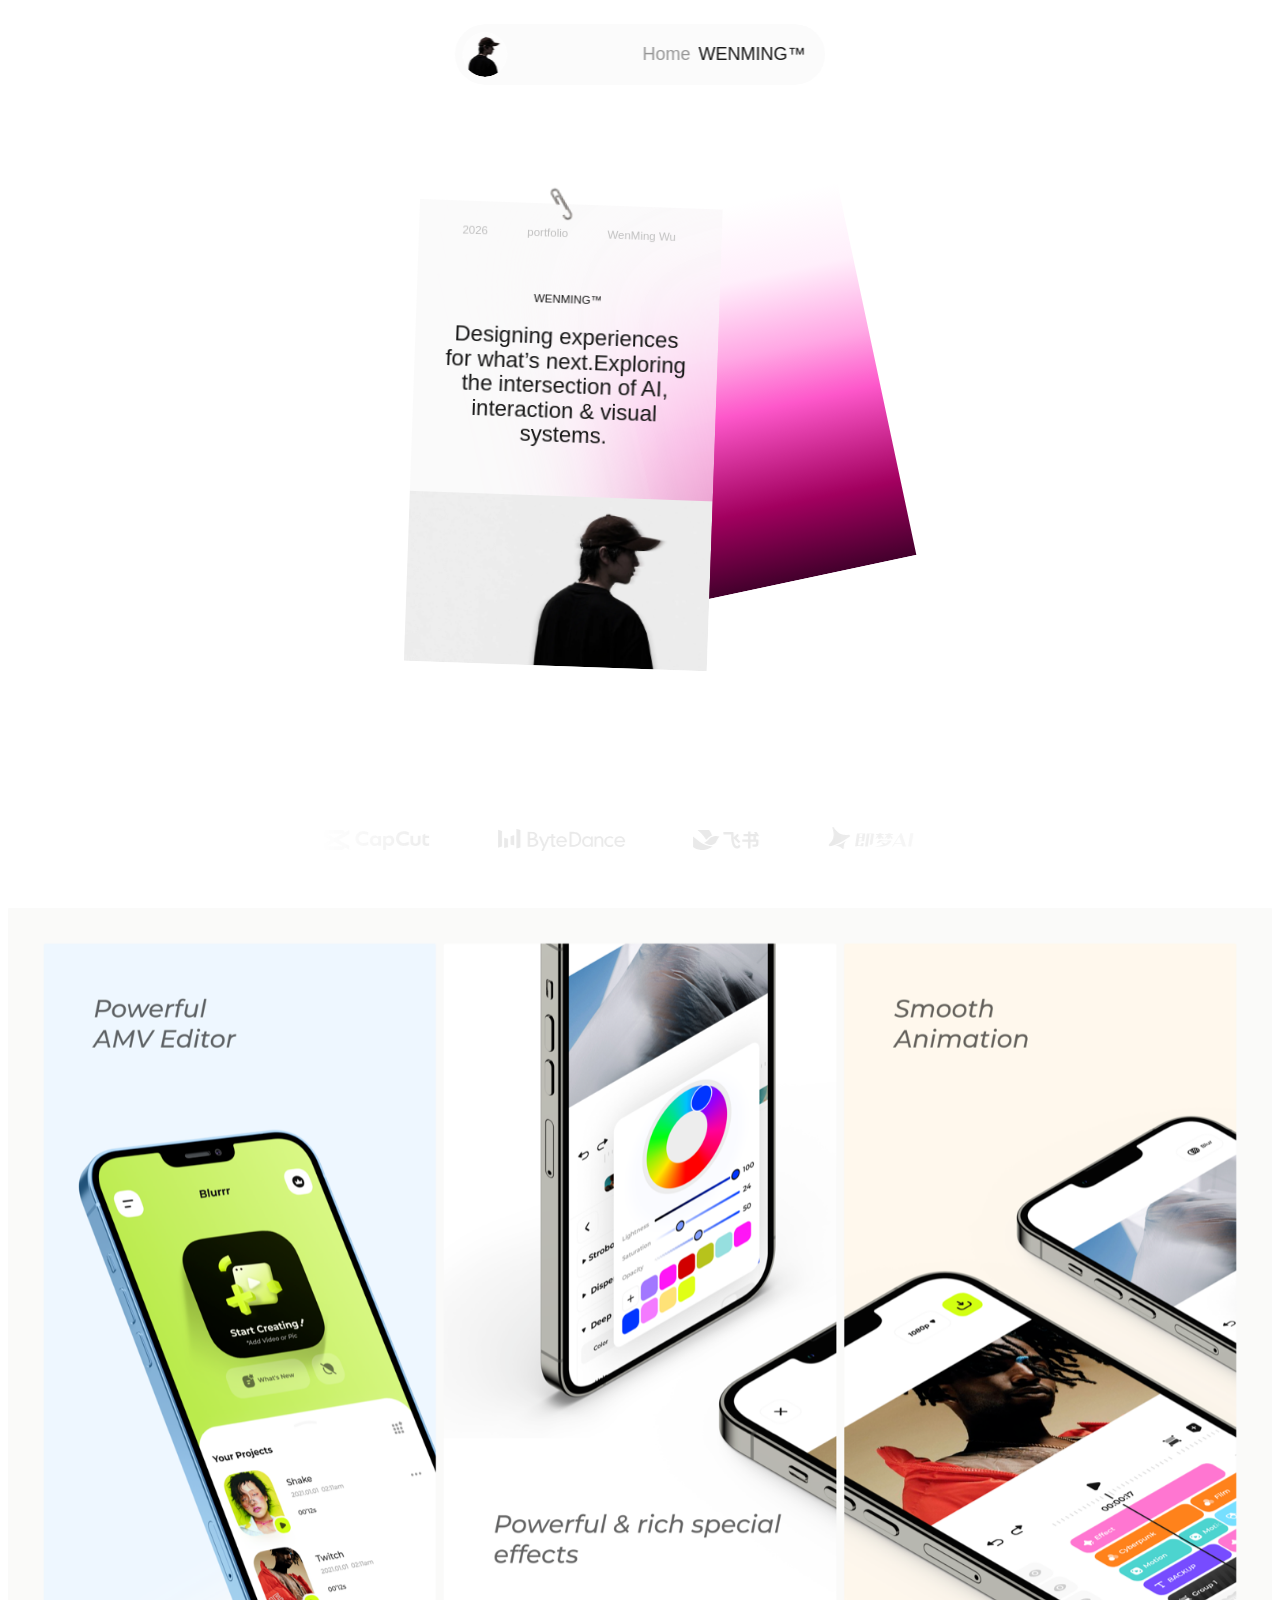
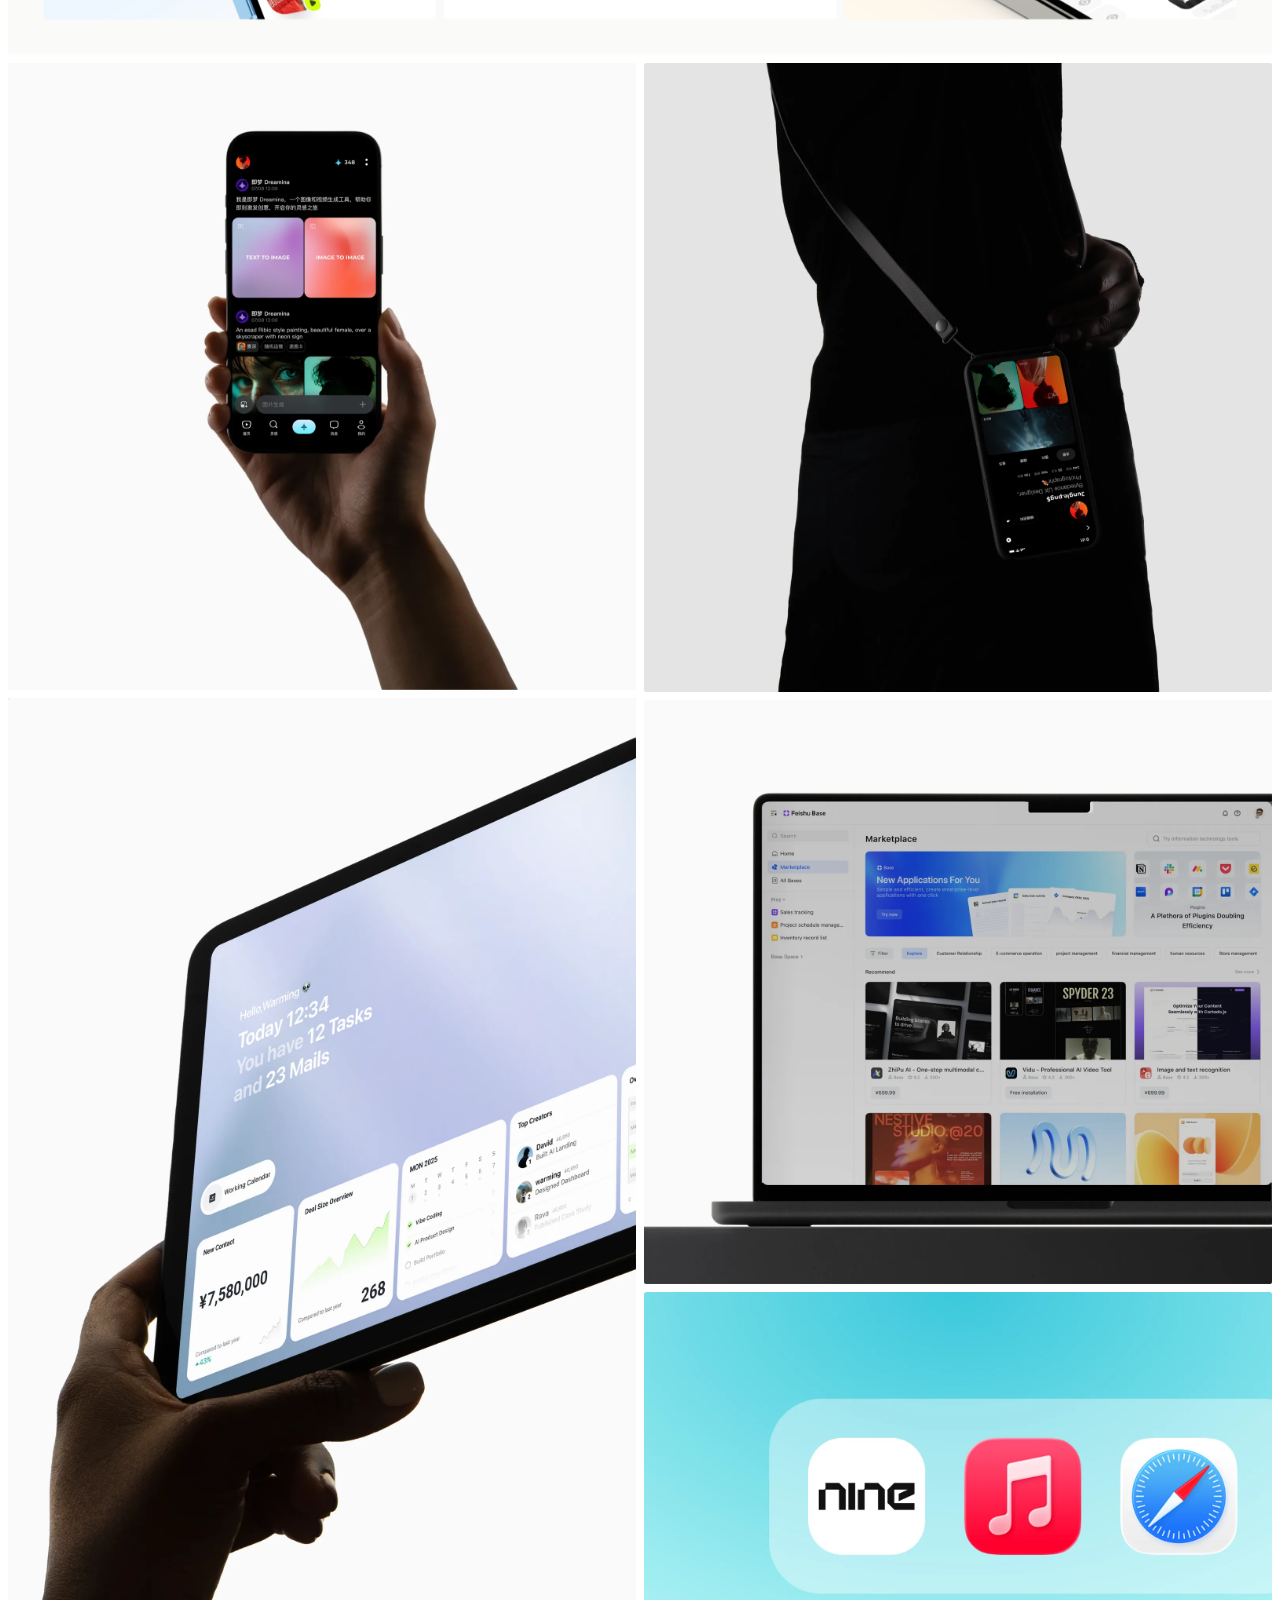
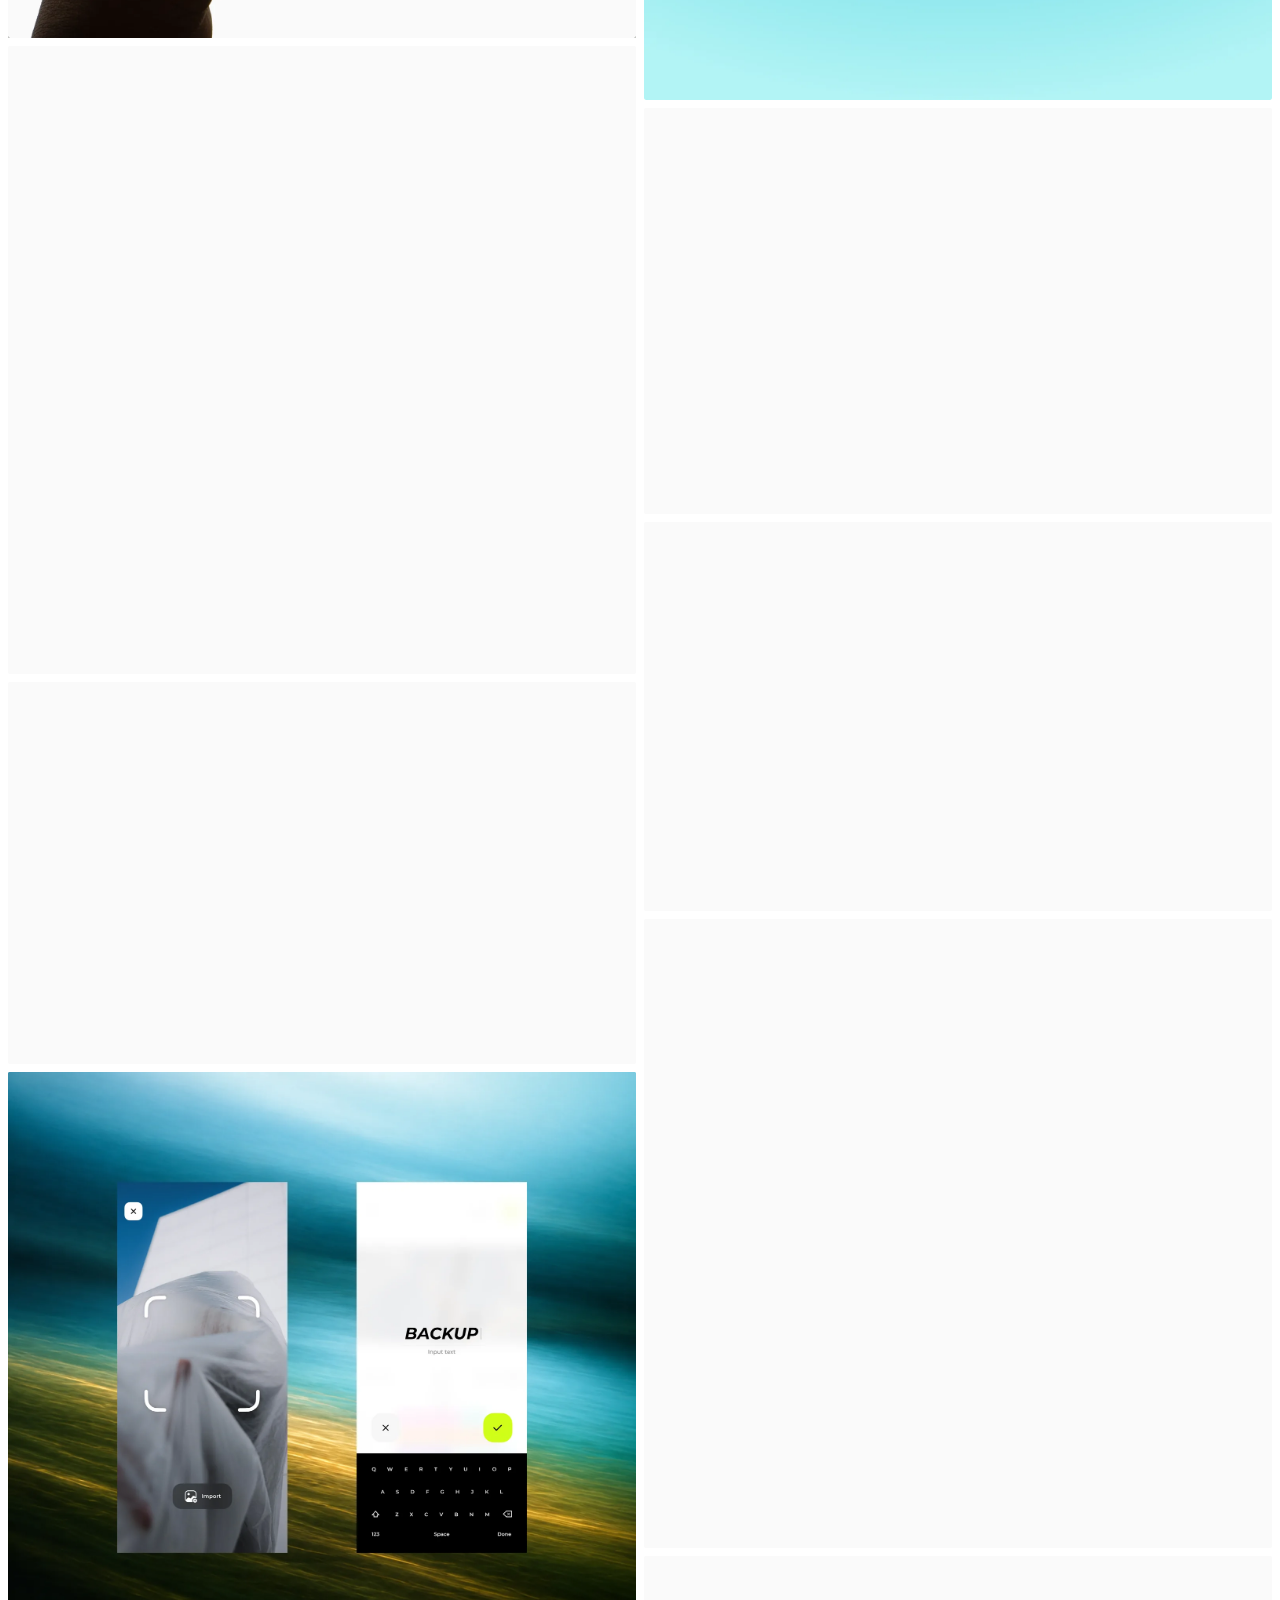
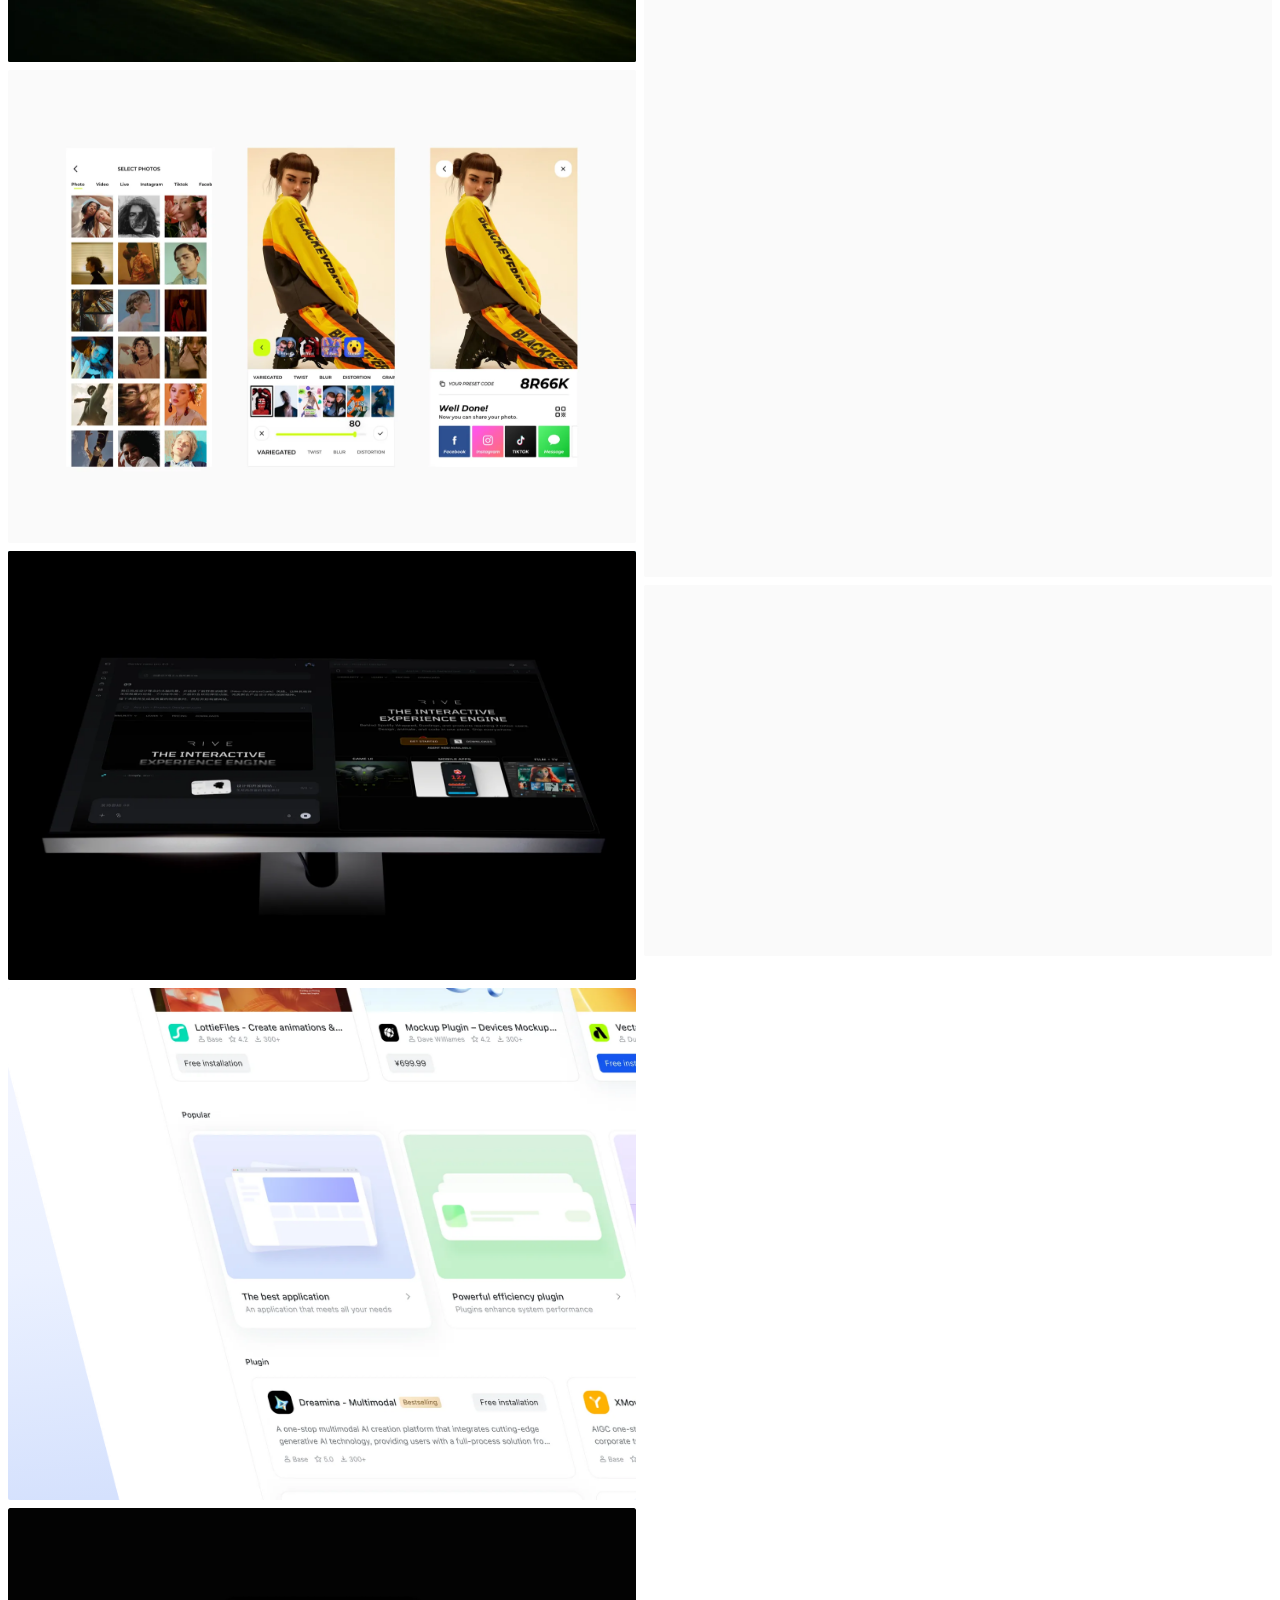
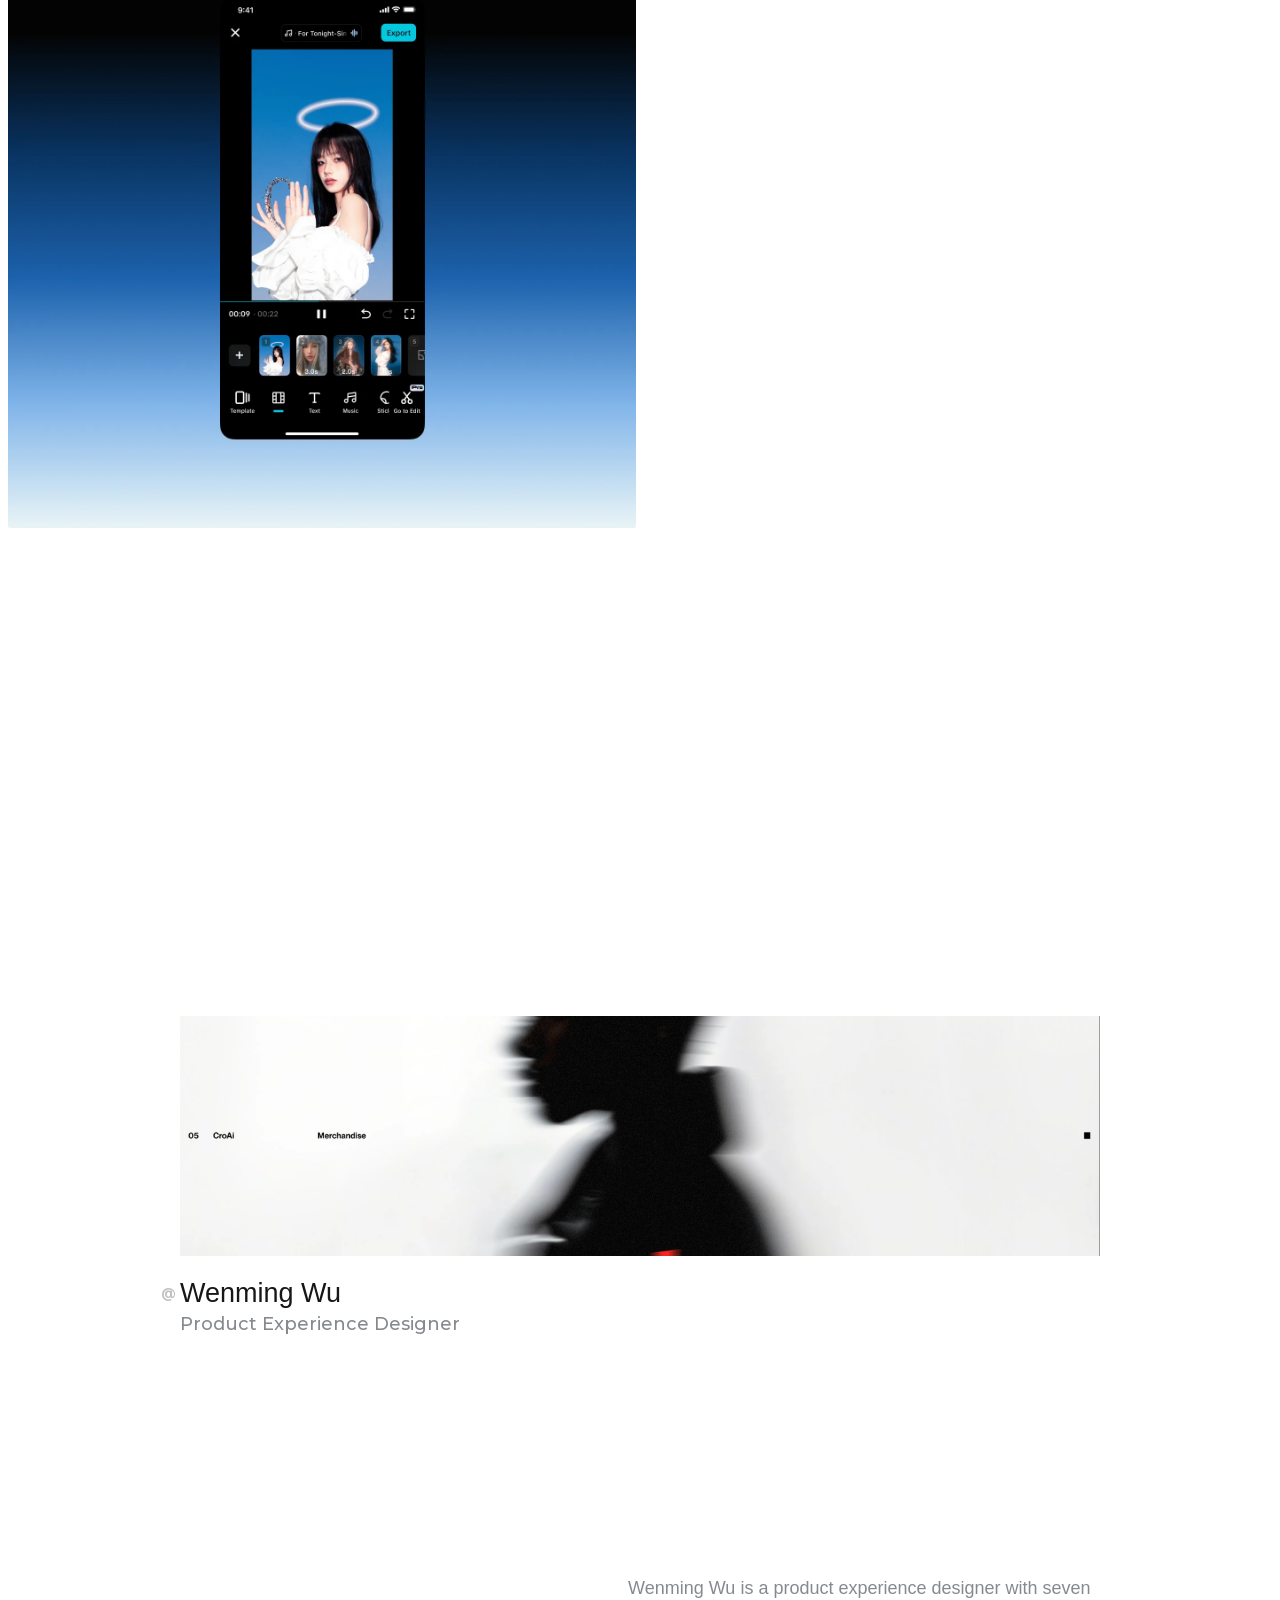
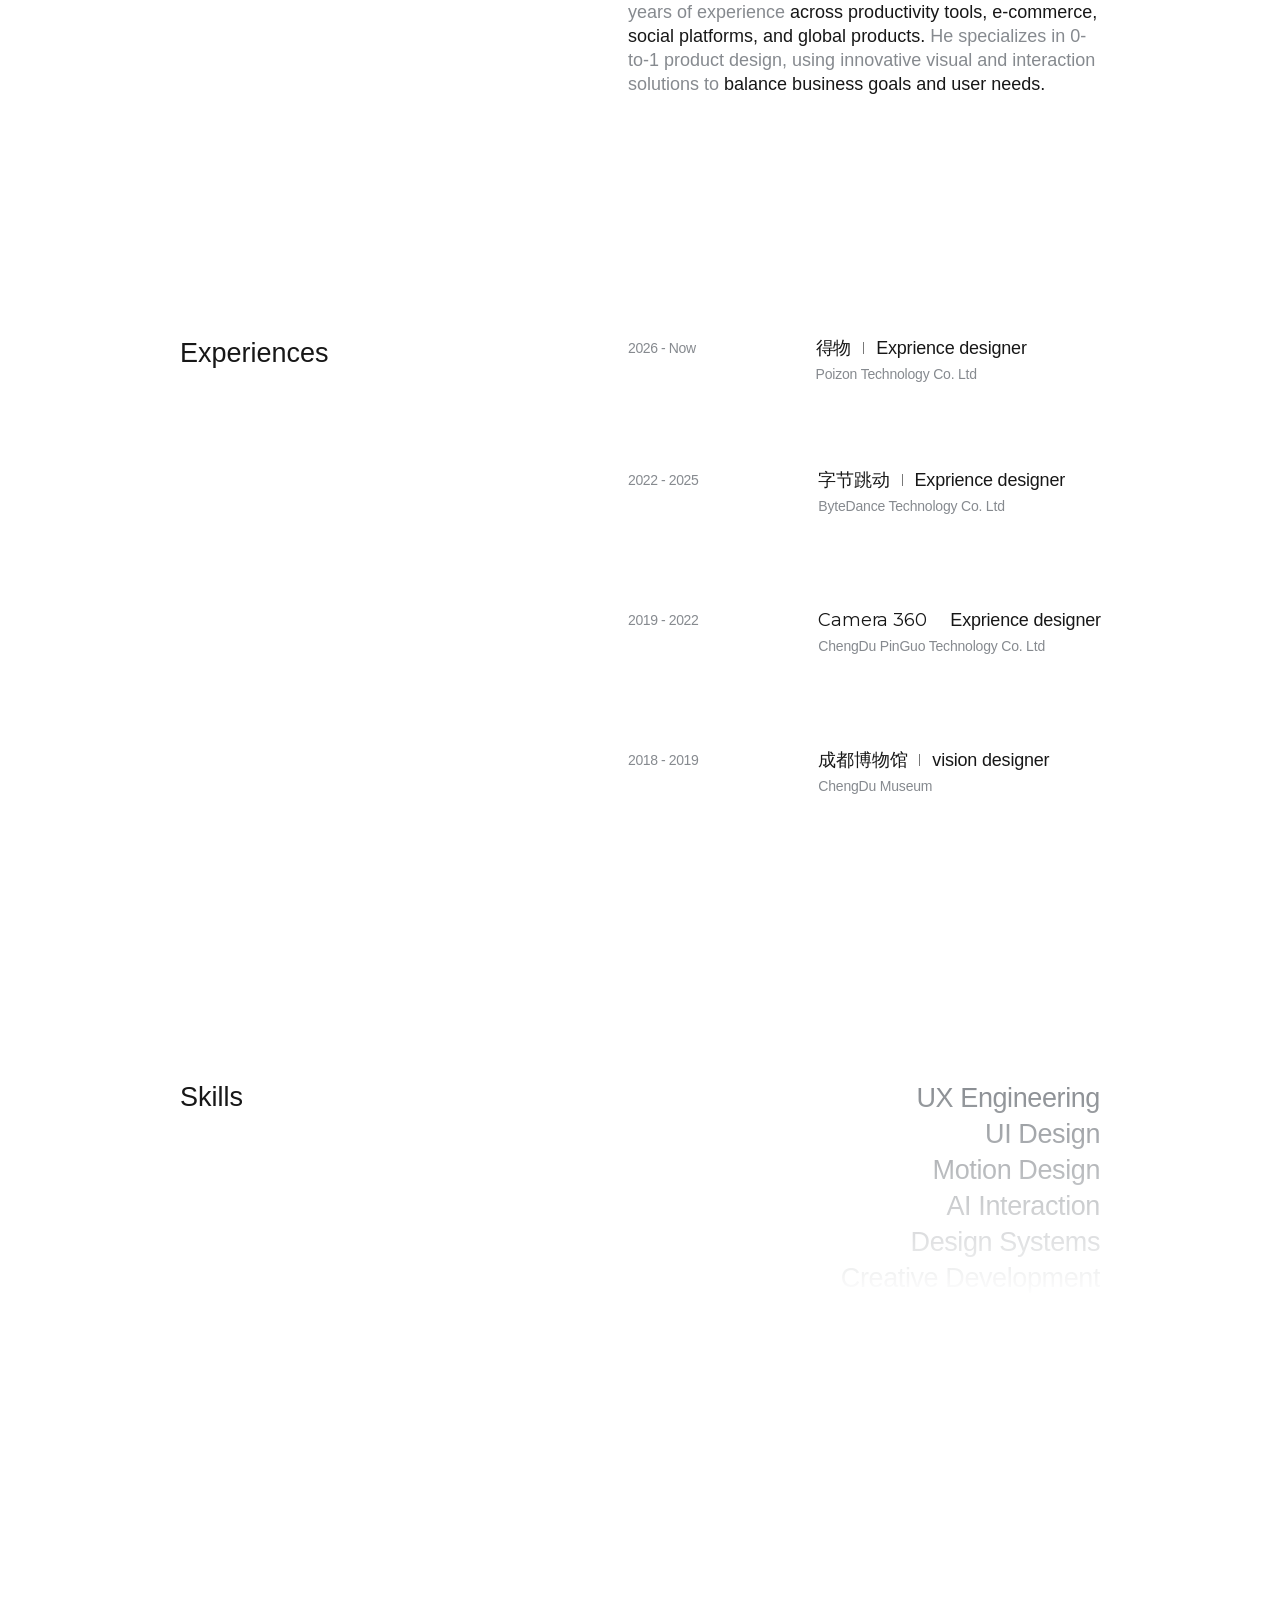
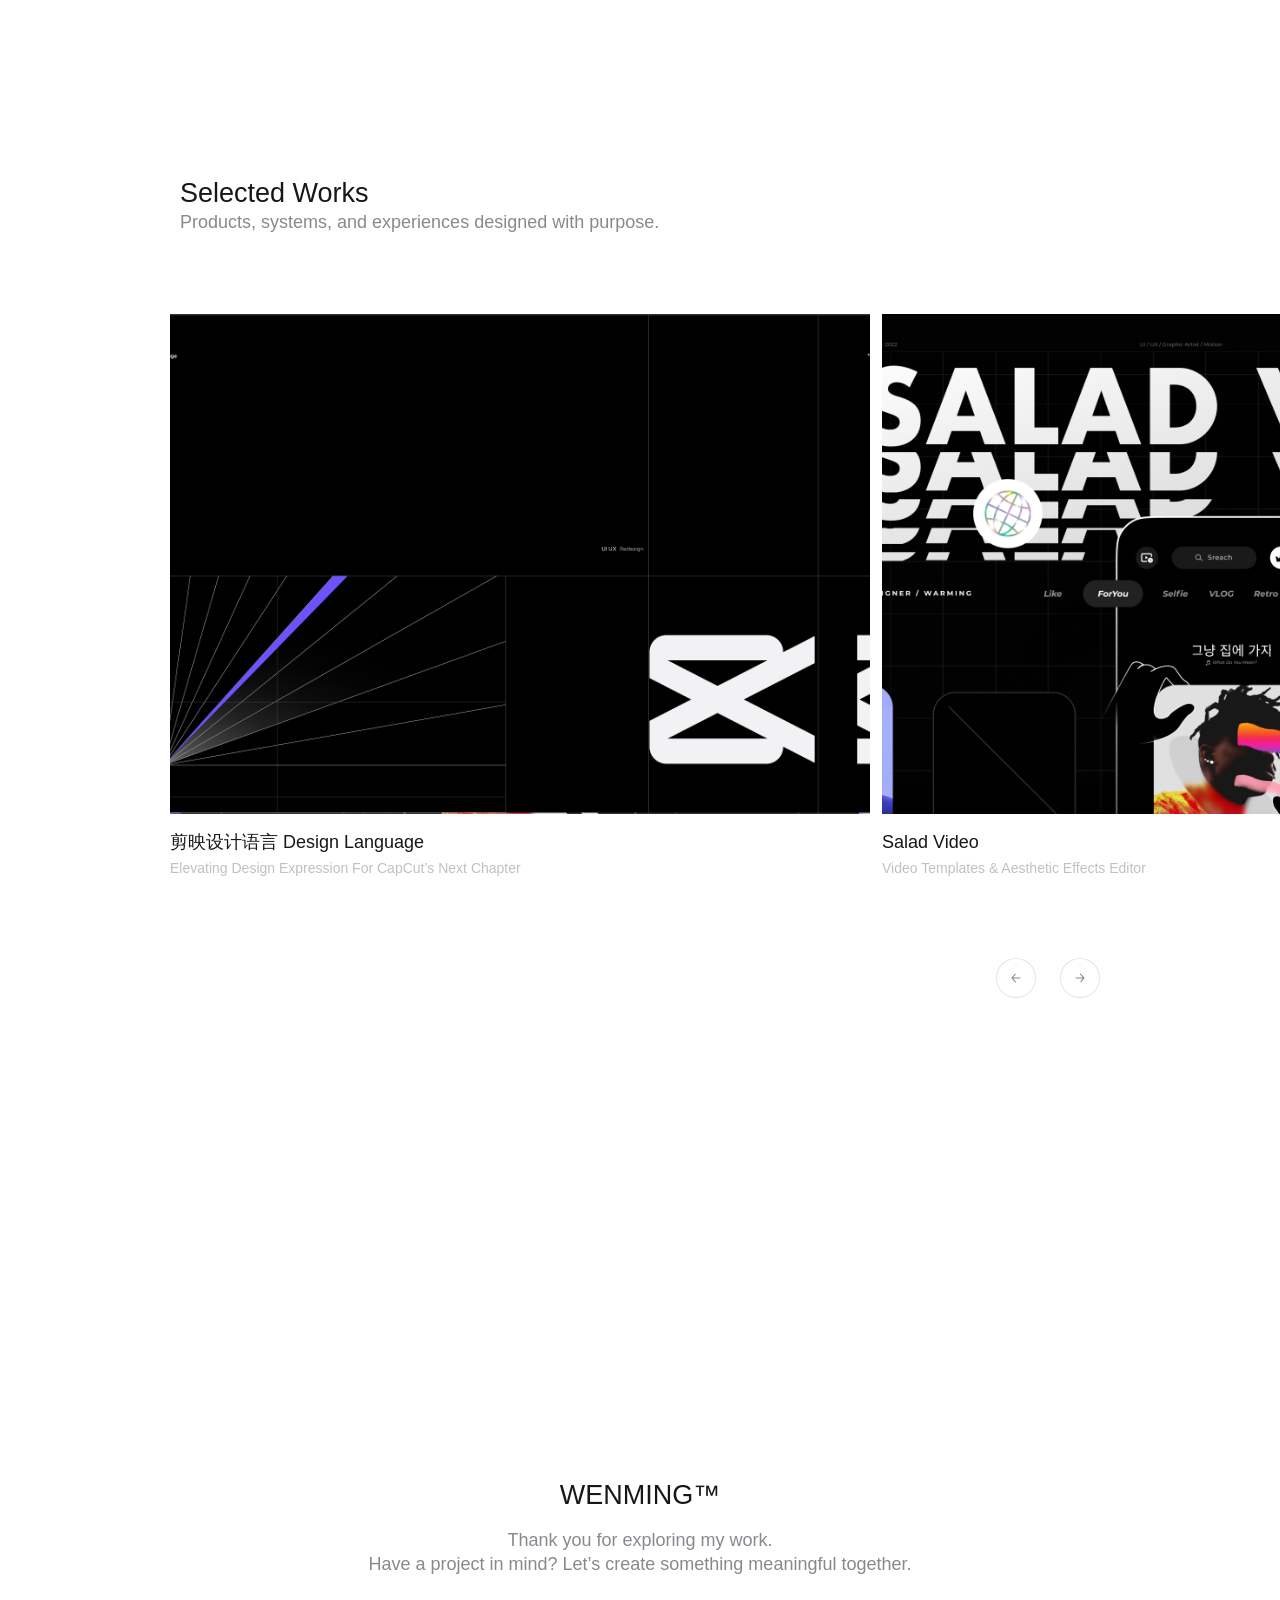
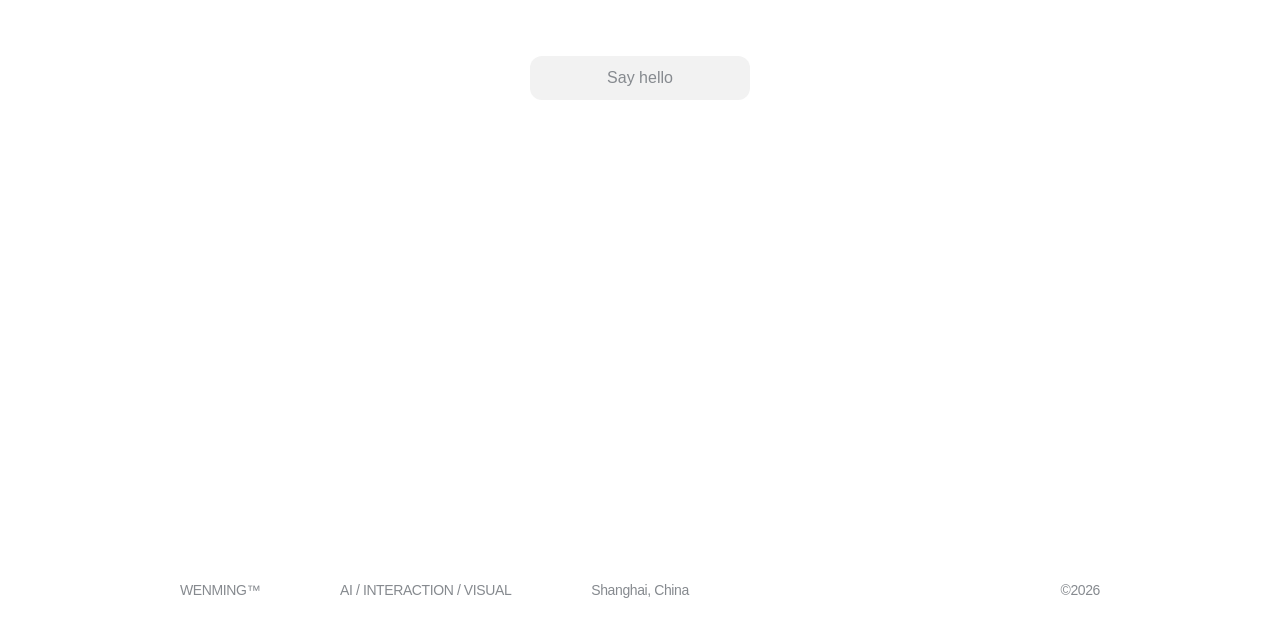
==== commit c1747bad: "Release site v1.1.1 browser compatibility fixes" ====
--- a/design-language.html
+++ b/design-language.html
@@ -2341,12 +2341,13 @@
       object-fit: cover;
     }
 
-    .gallery-wide--primary { aspect-ratio: 1424 / 860.589; }
+    .gallery-wide--primary { aspect-ratio: 4272 / 2525; }
 
     .gallery-grid {
       display: grid;
       grid-template-columns: repeat(2, minmax(0, 1fr));
       gap: 8px;
+      margin-top: 0;
     }
 
     .gallery-column {
@@ -3368,6 +3369,30 @@
 
     .hero.is-frame7 .hero-card-backdrop { opacity: 1; }
 
+    /* Some iOS browser shells lose a clipped backdrop-filter compositing layer. */
+    body.is-card-webview-fallback .hero-card-backdrop {
+      display: none;
+    }
+
+    body.is-card-webview-fallback .hero.is-frame7 .hero-gradient-card,
+    body.is-card-webview-fallback .hero.is-frame7 .hero-profile-glass-layer {
+      -webkit-backdrop-filter: none;
+      backdrop-filter: none;
+      background-repeat: no-repeat;
+      background-position: center;
+      background-size: 145% 145%;
+    }
+
+    body.is-card-webview-fallback .hero.is-frame7 .hero-gradient-card {
+      background-color: rgba(0, 0, 0, 0.11);
+    }
+
+    body.is-card-webview-fallback .hero.is-frame7 .hero-profile-glass-layer {
+      opacity: 1;
+      background-color: rgba(250, 250, 250, 0.82);
+      transition-delay: 0ms;
+    }
+
     .hero-card-stage {
       position: absolute;
       top: 49%;
@@ -3751,6 +3776,28 @@
         --line-title: 30px;
         --line-description: 22px;
         --line-label: 18px;
+      }
+
+      html,
+      body {
+        width: 100%;
+        max-width: 100%;
+        overflow-x: hidden;
+        overflow-x: clip;
+        overscroll-behavior-x: none;
+      }
+
+      body {
+        min-width: 0;
+        position: relative;
+        touch-action: pan-y pinch-zoom;
+      }
+
+      main,
+      .site-footer {
+        width: 100%;
+        max-width: 100%;
+        overflow-x: clip;
       }
 
       .topbar { top: 16px; }
@@ -3974,8 +4021,8 @@
     <section class="gallery" id="gallery" data-topbar-theme="light" aria-label="Selected visual work gallery">
       <figure class="gallery-wide gallery-wide--primary">
         <img
-          src="assets/portfolio-v6/preview-2026-wide-v3-1600.webp"
-          srcset="assets/portfolio-v6/preview-2026-wide-v3-1600.webp 1600w, assets/portfolio-v6/preview-2026-wide-v3-2880.png 2880w, assets/portfolio-v6/preview-2026-wide-v3.png 4096w"
+          src="assets/portfolio-v6/preview-2026-wide-v3-1600.png?rev=4"
+          srcset="assets/portfolio-v6/preview-2026-wide-v3-1600.png?rev=4 1600w, assets/portfolio-v6/preview-2026-wide-v3-2880.png?rev=4 2880w, assets/portfolio-v6/preview-2026-wide-v3.png?rev=4 4272w"
           sizes="calc(100vw - 16px)"
           alt="Powerful AMV Editor product preview"
           decoding="async"
@@ -3991,7 +4038,7 @@
             <img src="assets/portfolio-v6/preview-2026-left-2-overlay.png" srcset="assets/portfolio-v6/preview-2026-left-2-overlay-1600.webp 1600w, assets/portfolio-v6/preview-2026-left-2-overlay.png 2500w" sizes="(max-width: 640px) calc(100vw - 16px), calc((100vw - 24px) / 2)" alt="Mobile video editing interface" decoding="async" loading="lazy">
           </figure>
           <figure class="gallery-item gallery-left-3"><img src="assets/portfolio-v6/preview-2026-left-3.png" srcset="assets/portfolio-v6/preview-2026-left-3-1600.webp 1600w, assets/portfolio-v6/preview-2026-left-3.png 2124w" sizes="(max-width: 640px) calc(100vw - 16px), calc((100vw - 24px) / 2)" alt="Tablet creative workspace" decoding="async" loading="lazy"></figure>
-          <figure class="gallery-item gallery-left-4"><img src="assets/portfolio-v6/preview-2026-left-4.png" srcset="assets/portfolio-v6/preview-2026-left-4-1600.webp 1600w, assets/portfolio-v6/preview-2026-left-4.png 2124w" sizes="(max-width: 640px) calc(100vw - 16px), calc((100vw - 24px) / 2)" alt="Mobile AI creation interface" decoding="async" loading="lazy"></figure>
+          <figure class="gallery-item gallery-left-4"><img src="assets/portfolio-v6/preview-2026-left-4.png?rev=4" srcset="assets/portfolio-v6/preview-2026-left-4-1600.png?rev=4 1600w, assets/portfolio-v6/preview-2026-left-4.png?rev=4 2124w" sizes="(max-width: 640px) calc(100vw - 16px), calc((100vw - 24px) / 2)" alt="VideoBeats mobile editing interface" decoding="async" loading="lazy"></figure>
           <figure class="gallery-item gallery-left-5 gallery-layered">
             <img src="assets/portfolio-v6/preview-2026-layer-base.webp" alt="" decoding="async" loading="lazy">
             <img src="assets/portfolio-v6/preview-2026-left-5-overlay.png?rev=2" srcset="assets/portfolio-v6/preview-2026-left-5-overlay-1600.webp?rev=2 1600w, assets/portfolio-v6/preview-2026-left-5-overlay.png?rev=2 2124w" sizes="(max-width: 640px) calc(100vw - 16px), calc((100vw - 24px) / 2)" alt="Mobile music creation interface" decoding="async" loading="lazy">
@@ -4197,6 +4244,8 @@
   <script src="assets/vendor/lenis.min.js"></script>
   <script>
     const body = document.body;
+    const usesCardWebviewFallback = /MicroMessenger|Quark/i.test(navigator.userAgent);
+    body.classList.toggle('is-card-webview-fallback', usesCardWebviewFallback);
     const prefersReducedMotion = window.matchMedia('(prefers-reduced-motion: reduce)').matches;
     const supportsDesktopMotion = window.matchMedia('(hover: hover) and (pointer: fine)').matches;
     const lenis = !prefersReducedMotion && supportsDesktopMotion && window.Lenis
@@ -4590,6 +4639,12 @@
       const frame7Gradient = formatFrame7Gradient(heroFrame7Palette, progress);
       heroFrame7Background.style.backgroundImage = frame7Gradient;
       heroFrame7Background.style.opacity = progress.toFixed(4);
+      if (usesCardWebviewFallback) {
+        const backSurface = `linear-gradient(rgba(0, 0, 0, 0.11), rgba(0, 0, 0, 0.11)), ${frame7Gradient}`;
+        const mainSurface = `linear-gradient(rgba(250, 250, 250, 0.82), rgba(250, 250, 250, 0.82)), ${frame7Gradient}`;
+        if (heroGradientCard) heroGradientCard.style.backgroundImage = progress > 0 ? backSurface : '';
+        if (heroProfileGlass) heroProfileGlass.style.backgroundImage = progress > 0 ? mainSurface : '';
+      }
       if (heroBackBackdrop) {
         heroBackBackdrop.style.backgroundImage = `linear-gradient(rgba(0, 0, 0, 0.11), rgba(0, 0, 0, 0.11)), ${frame7Gradient}`;
       }
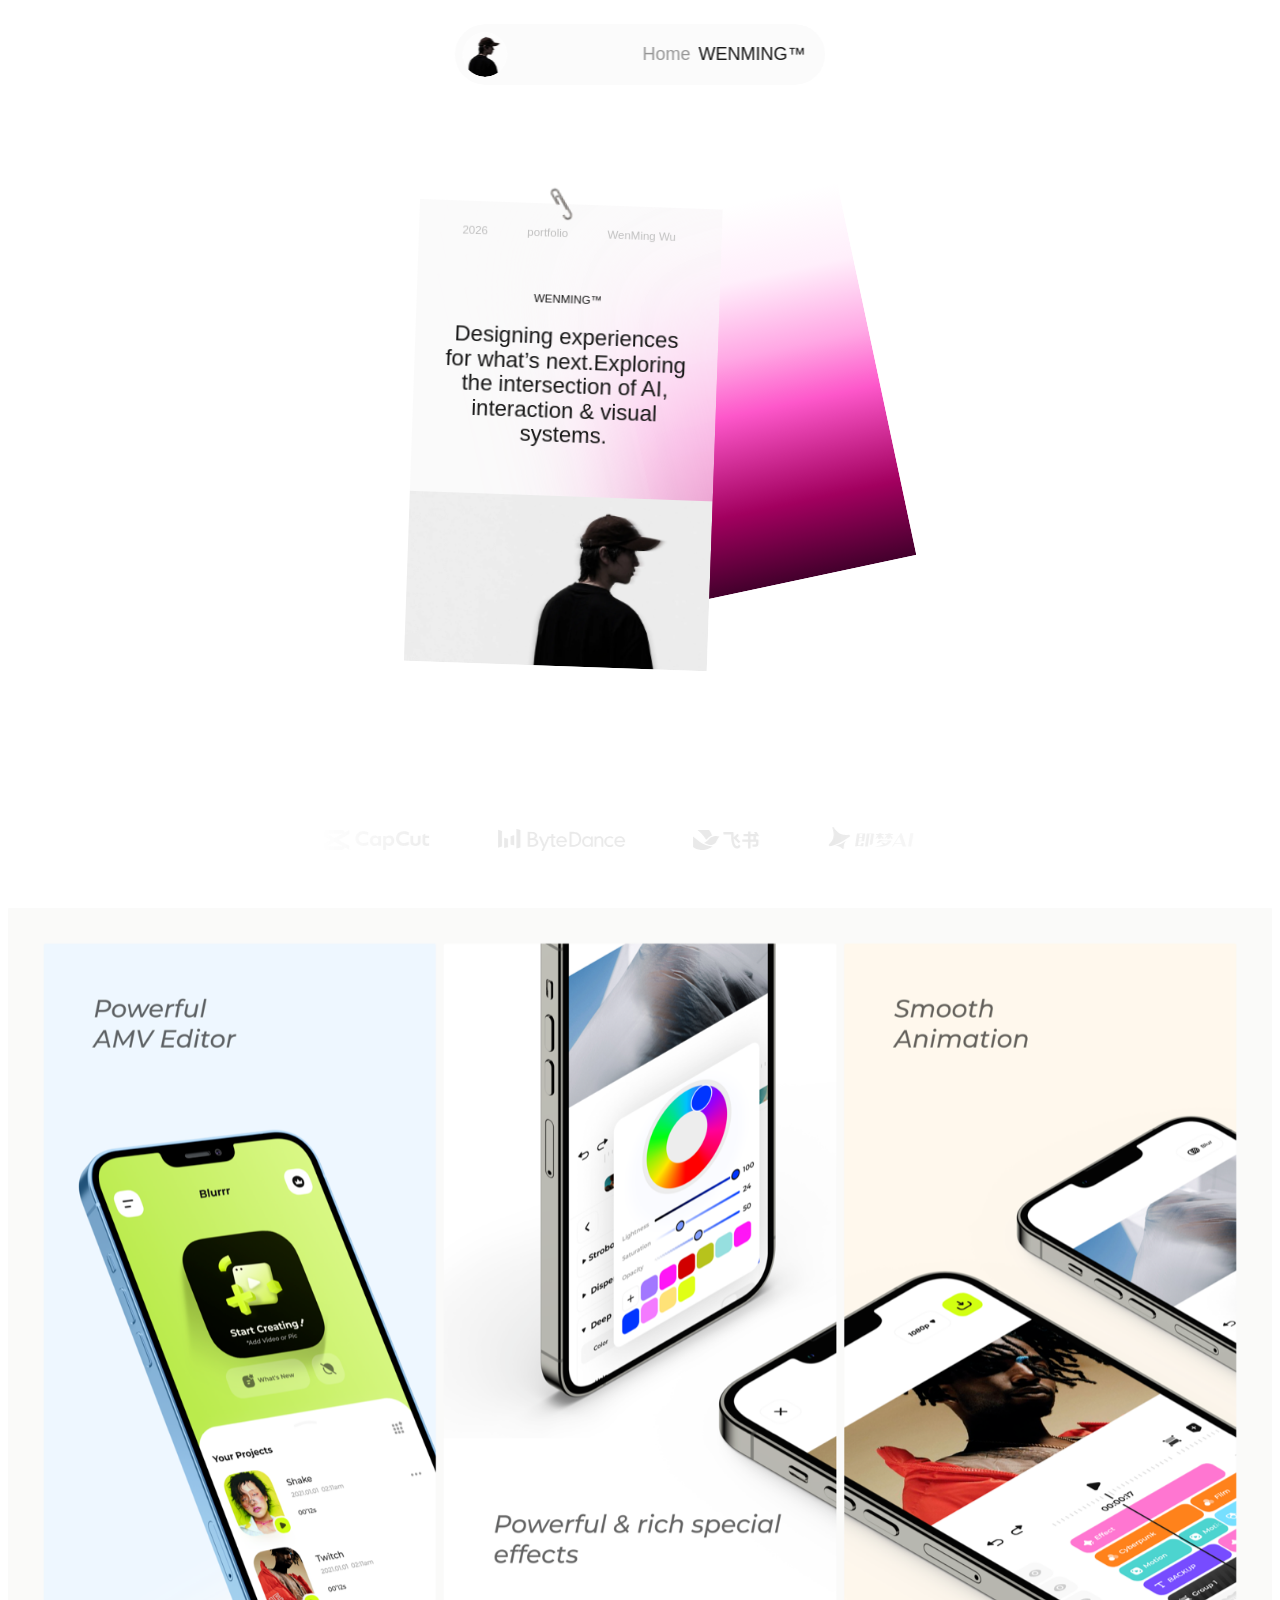
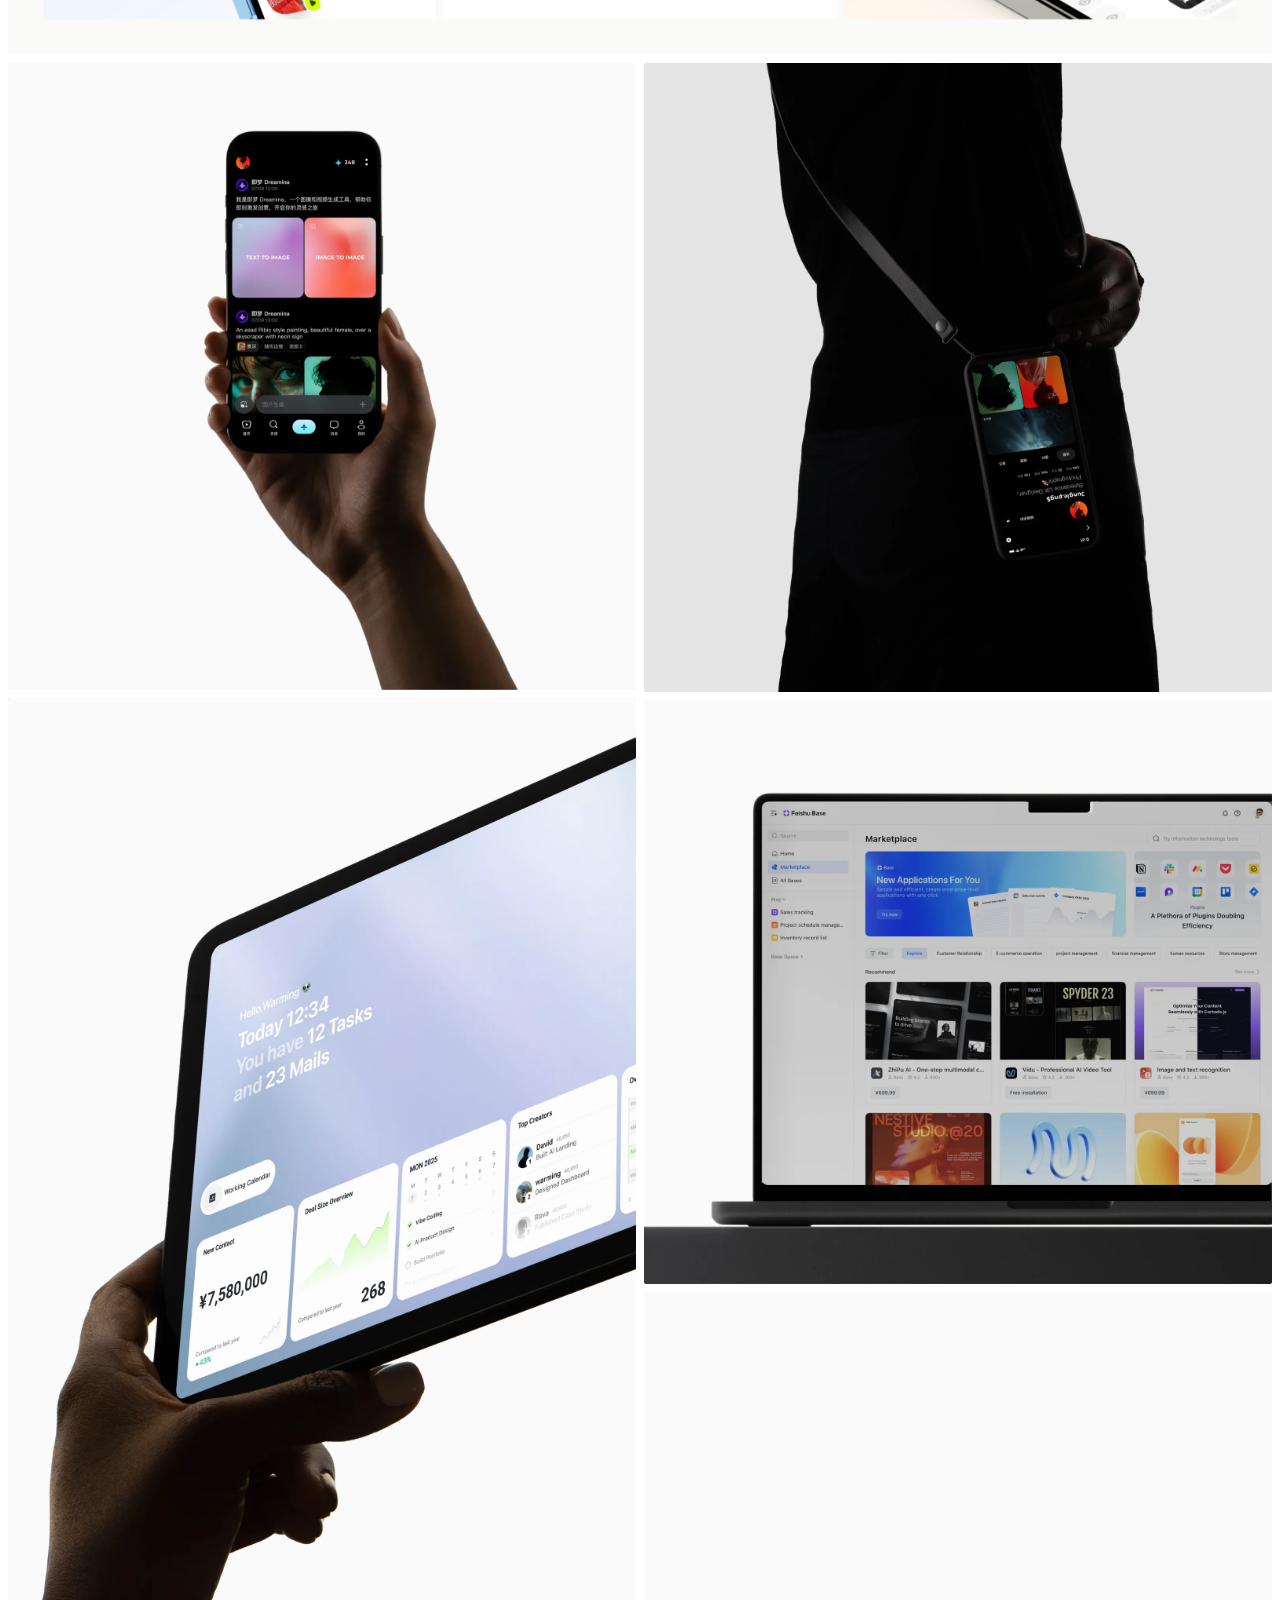
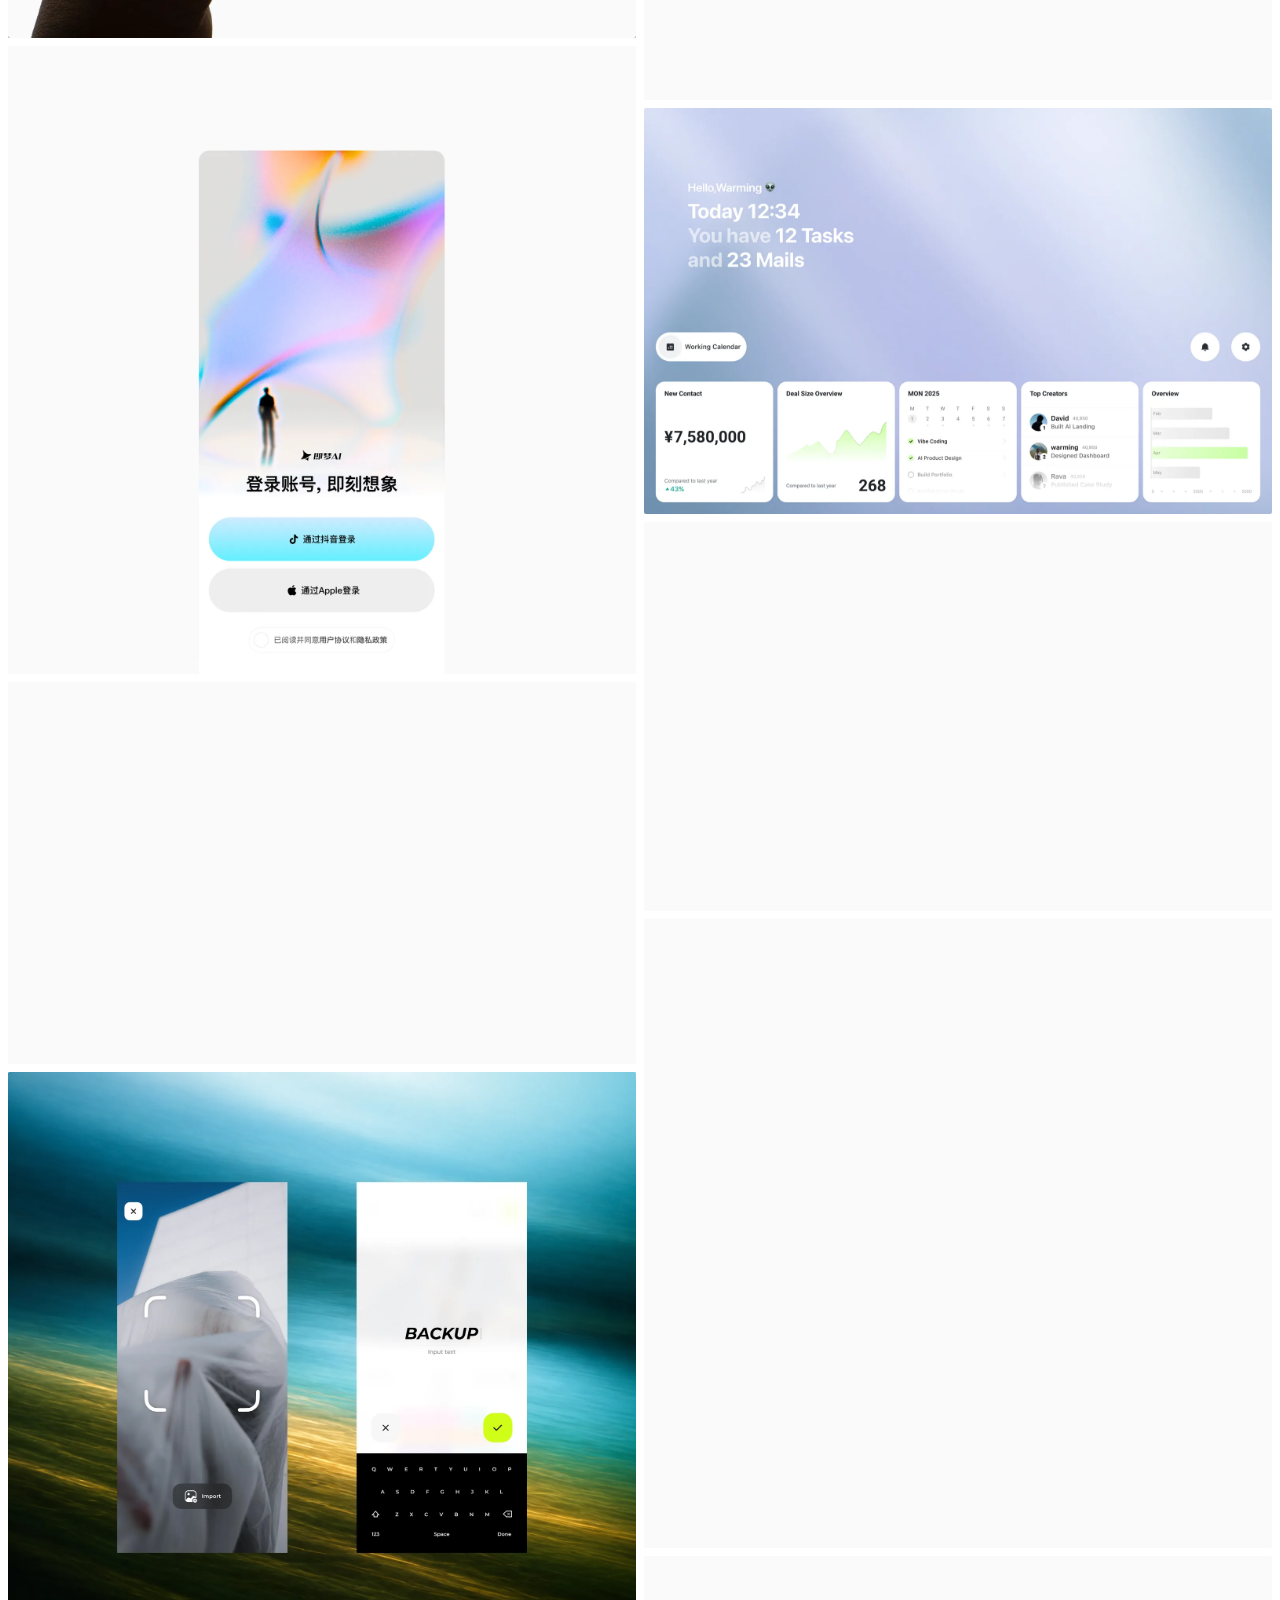
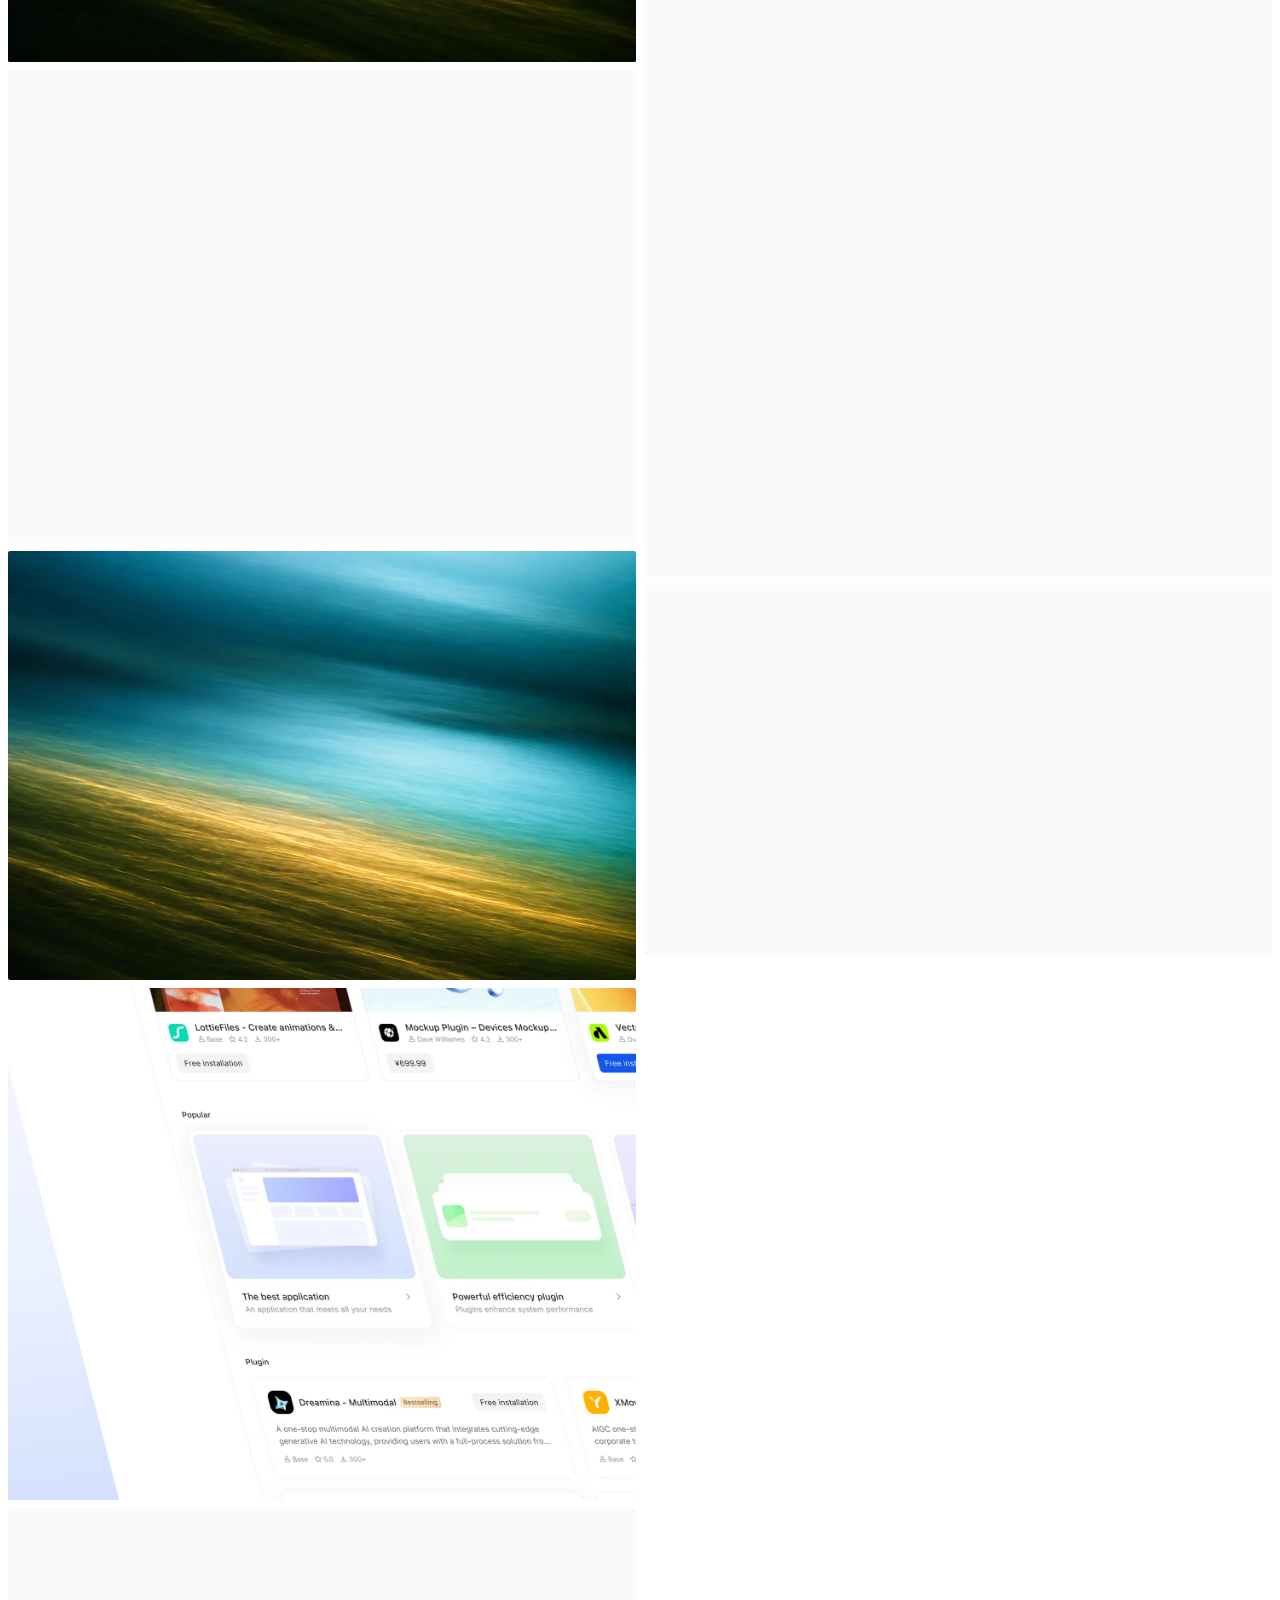
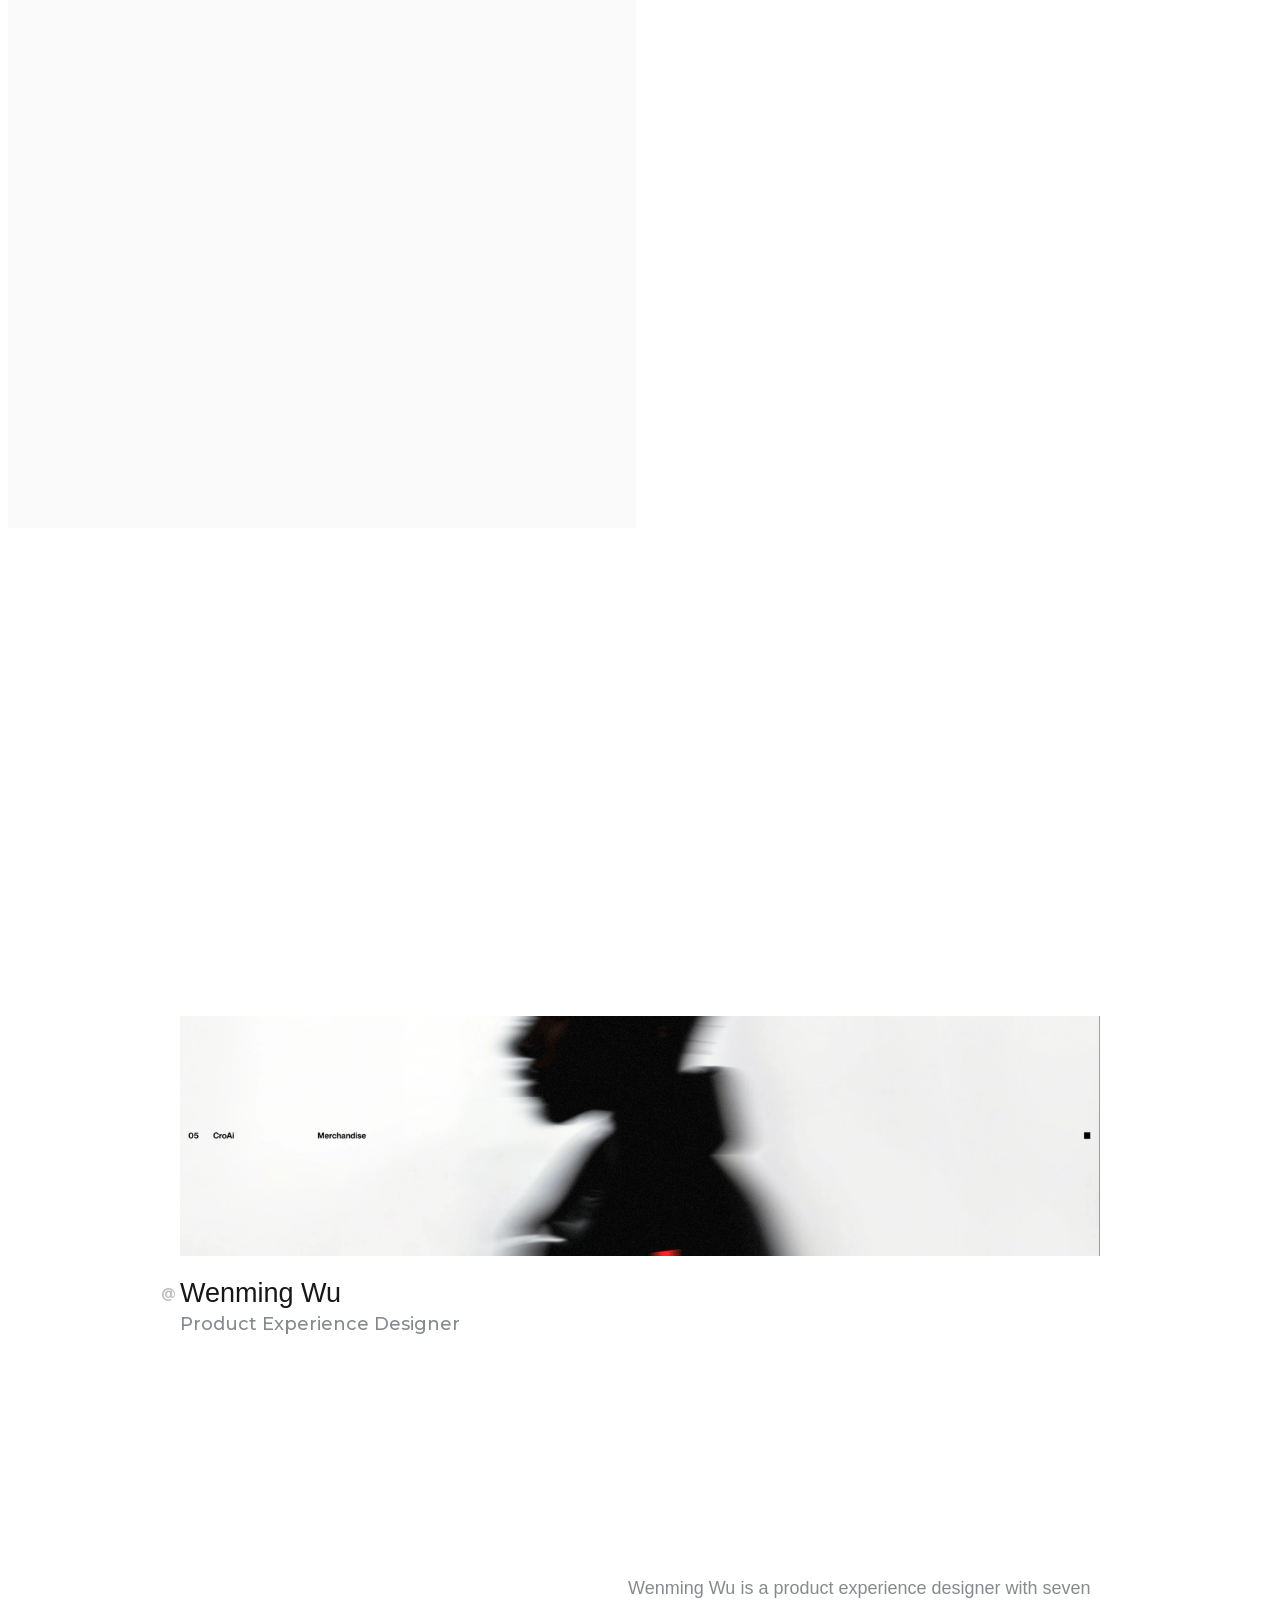
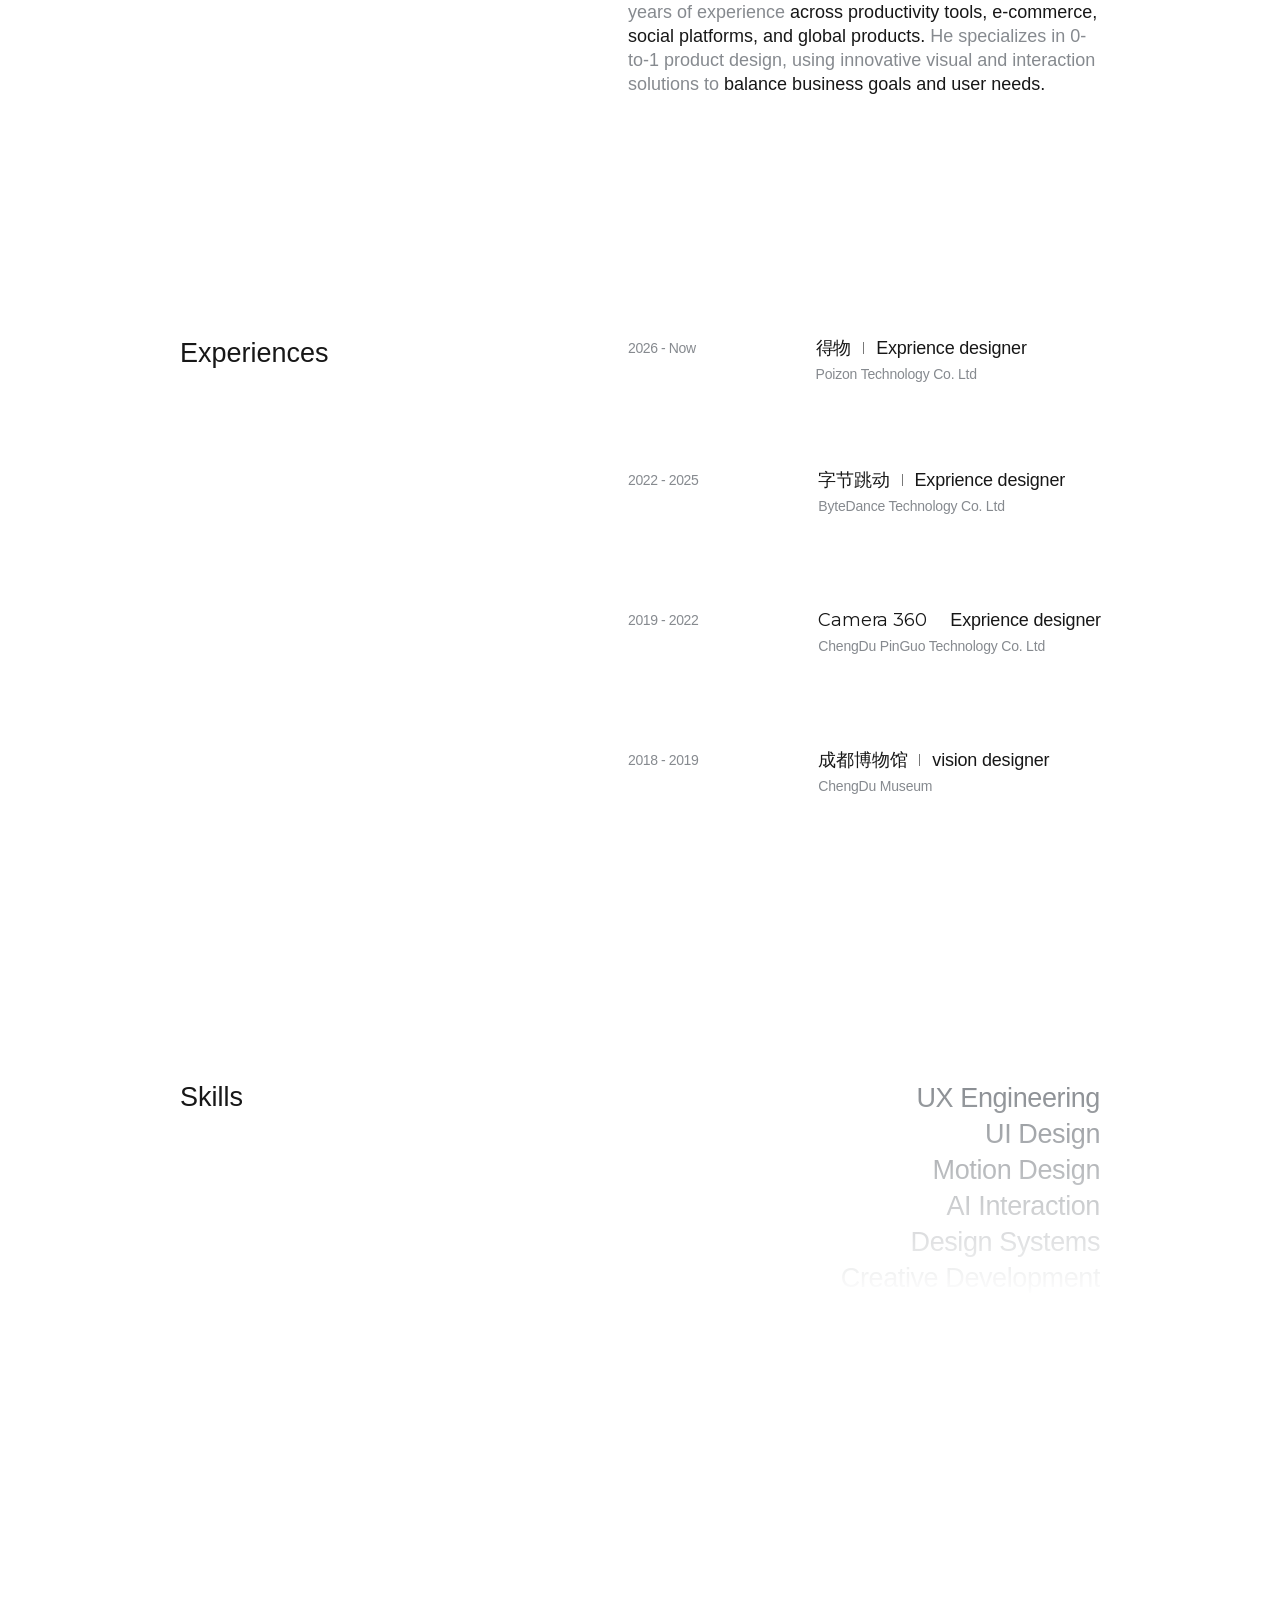
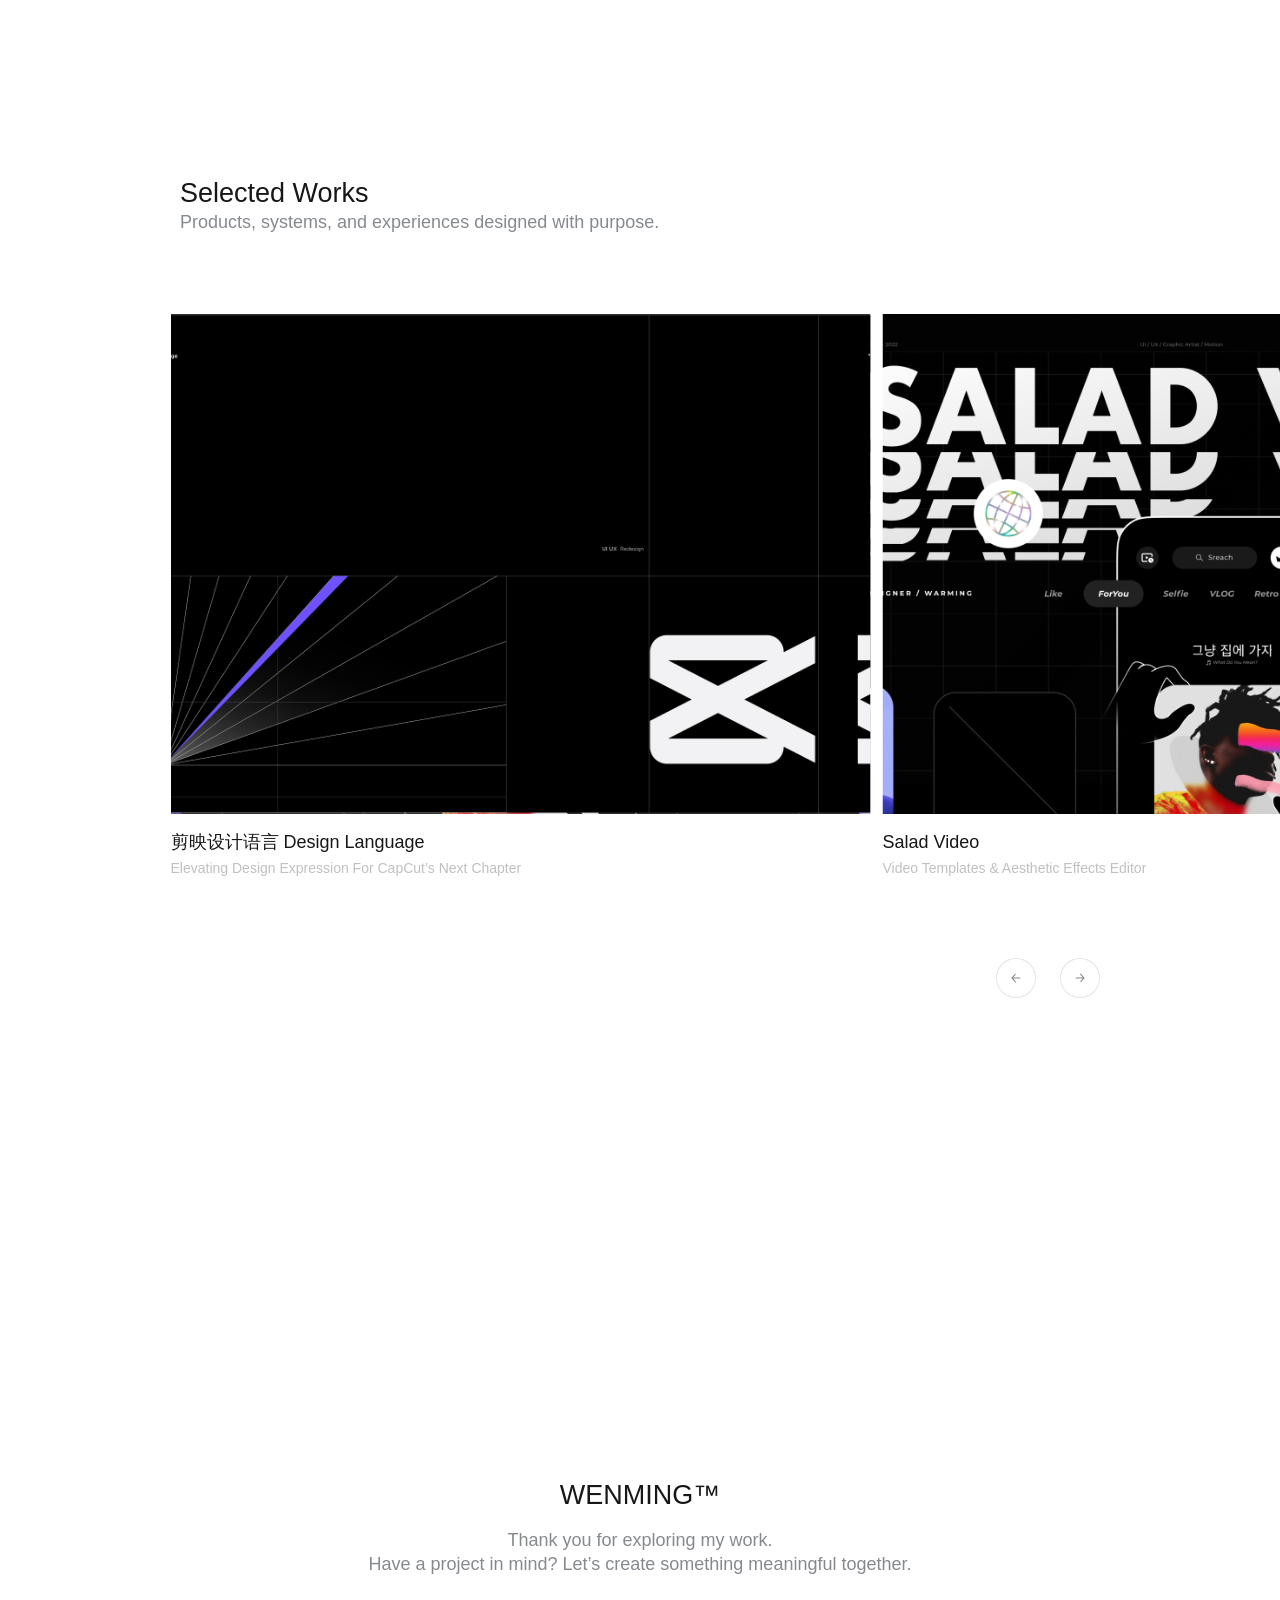
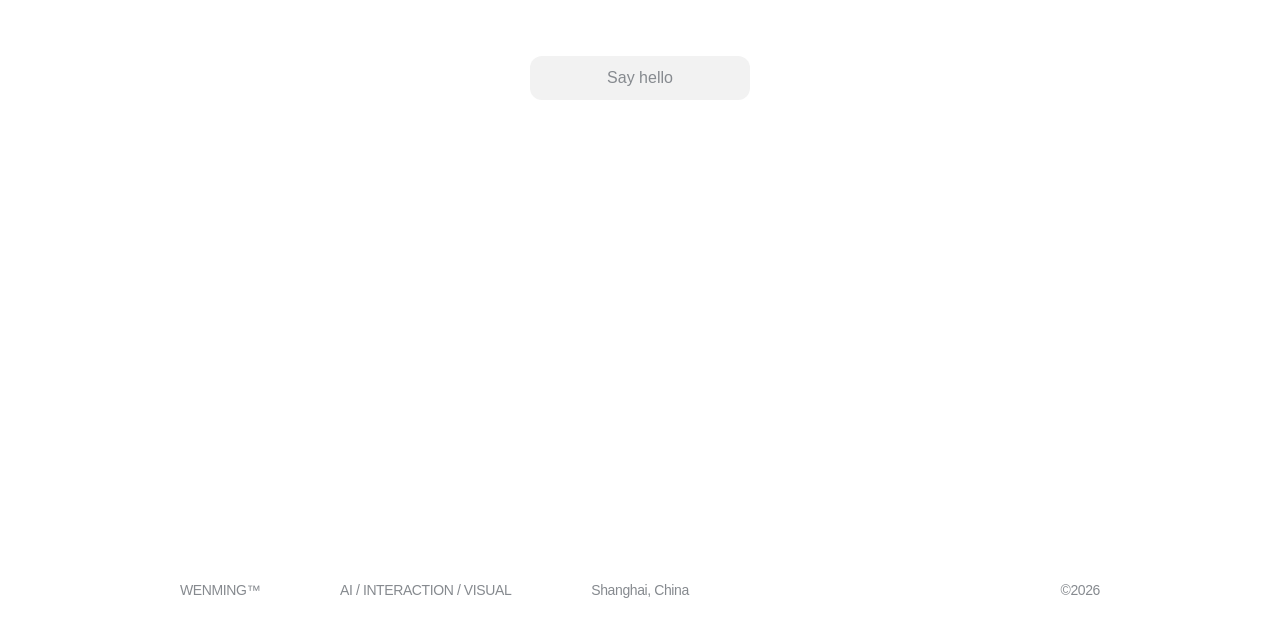
==== commit 638372ec: "Release v1.1.2 performance and mobile refinements" ====
--- a/design-language.html
+++ b/design-language.html
@@ -1340,6 +1340,10 @@
       opacity: 1;
     }
 
+    .project-detail-media.is-loaded {
+      background: transparent;
+    }
+
     .project-detail-media.is-error::after {
       position: absolute;
       inset: 0;
@@ -2615,7 +2619,12 @@
       margin: 0;
       overflow: hidden;
       touch-action: pan-y;
-    }
+      cursor: grab;
+      user-select: none;
+      -webkit-user-select: none;
+    }
+
+    .works-marquee.is-dragging { cursor: grabbing; }
 
     .works-track {
       display: flex;
@@ -2798,10 +2807,10 @@
 
       .work-card,
       .work-cover {
-        width: min(84vw, 600px);
-      }
-
-      .work-card { flex-basis: min(84vw, 600px); }
+        width: min(62vw, 600px);
+      }
+
+      .work-card { flex-basis: min(62vw, 600px); }
       .work-cover { height: auto; aspect-ratio: 3 / 2; }
 
       .works-track { margin-left: 16px; }
@@ -3697,7 +3706,7 @@
     }
 
     body.is-home-entering .topbar,
-    body.is-home-entering .hero-card-stage {
+    body.is-loading .hero-card-stage {
       pointer-events: none;
     }
 
@@ -3890,8 +3899,8 @@
       .footer-contact-button { width: min(220px, 100%); }
 
       .work-card,
-      .work-cover { width: min(88vw, 700px); }
-      .work-card { flex-basis: min(88vw, 700px); }
+      .work-cover { width: min(62vw, 700px); }
+      .work-card { flex-basis: min(62vw, 700px); }
       .work-cover { height: auto; aspect-ratio: 7 / 5; }
       .footer-meta { margin-top: 240px; }
       .hero-card-stage {
@@ -3903,6 +3912,29 @@
         min-height: 660px;
         font-size: 24px;
       }
+
+      .hero-logo-row {
+        width: min(320px, calc(100% - 32px));
+        height: 32px;
+      }
+
+      .hero-logo-track,
+      .hero-logo-set {
+        height: 32px;
+      }
+
+      .hero-logo-set {
+        gap: 32px;
+        padding-right: 32px;
+      }
+
+      .hero-logo-row img {
+        width: auto !important;
+        max-width: 22%;
+        height: 32px;
+      }
+
+      .works-control:hover { background: #fff; }
     }
 
     @media (prefers-reduced-motion: reduce) {
@@ -4412,11 +4444,19 @@
 
     updateHeroCardBackdrops();
     window.addEventListener('resize', updateHeroCardBackdrops, { passive: true });
-    const createDetailImages = (folder, heights) => heights.map((height, index) => ({
-      src: `assets/project-details/${folder}/${index + 1}.png`,
-      width: 3840,
-      height
-    }));
+    const detailResponsiveWidths = [960, 1600, 2400];
+    const createDetailImages = (folder, heights) => heights.map((height, index) => {
+      const basename = `assets/project-details/${folder}/${index + 1}`;
+      return {
+        src: `${basename}.png`,
+        sources: detailResponsiveWidths.map((width) => ({
+          width,
+          src: `${basename}-${width}.webp`
+        })),
+        width: 3840,
+        height
+      };
+    });
     const projectDetails = {
       'salad-video': {
         year: '2018 - 2022',
@@ -5016,6 +5056,8 @@
 
     if (worksSet) {
       const primaryWorksSet = worksSet.querySelector('[data-works-set]');
+      let suppressWorksClick = false;
+      let suppressWorksClickTimer = 0;
 
       if (primaryWorksSet) {
         let worksVisible = false;
@@ -5039,6 +5081,7 @@
         let worksOffset = 0;
         let previousFrameTime = performance.now();
         let worksJump = null;
+        let worksDrag = null;
 
         const normalizeWorksOffset = () => {
           const setWidth = primaryWorksSet.getBoundingClientRect().width;
@@ -5050,7 +5093,9 @@
         const nudgeWorks = (direction) => {
           const firstCard = primaryWorksSet.querySelector('.work-card');
           if (!firstCard) return;
-          const distance = (firstCard.getBoundingClientRect().width + 12) * 2 * direction;
+          const setStyle = getComputedStyle(primaryWorksSet);
+          const gap = Number.parseFloat(setStyle.columnGap || setStyle.gap) || 0;
+          const distance = (firstCard.getBoundingClientRect().width + gap) * direction;
 
           if (prefersReducedMotion) {
             worksOffset += distance;
@@ -5065,12 +5110,70 @@
             distance,
             applied: 0
           };
+          currentSpeed = 0;
         };
 
-        worksPrevious?.addEventListener('click', () => nudgeWorks(1));
-        worksNext?.addEventListener('click', () => nudgeWorks(-1));
-        worksMarquee?.addEventListener('pointerenter', () => { targetSpeed = hoverSpeed; });
-        worksMarquee?.addEventListener('pointerleave', () => { targetSpeed = normalSpeed; });
+        const bindWorksControl = (button, direction) => {
+          button?.addEventListener('click', () => {
+            nudgeWorks(direction);
+            button.blur();
+          });
+        };
+
+        bindWorksControl(worksPrevious, 1);
+        bindWorksControl(worksNext, -1);
+        worksMarquee?.addEventListener('pointerenter', (event) => {
+          if (event.pointerType === 'mouse') targetSpeed = hoverSpeed;
+        });
+        worksMarquee?.addEventListener('pointerleave', (event) => {
+          if (event.pointerType === 'mouse' && !worksDrag) targetSpeed = normalSpeed;
+        });
+
+        const endWorksDrag = (event, cancelled = false) => {
+          if (!worksDrag || (event.pointerId !== undefined && event.pointerId !== worksDrag.pointerId)) return;
+          const moved = worksDrag.moved;
+          worksDrag = null;
+          worksMarquee?.classList.remove('is-dragging');
+          targetSpeed = event.pointerType === 'mouse' && !cancelled ? hoverSpeed : normalSpeed;
+          if (moved && !cancelled) {
+            suppressWorksClick = true;
+            window.clearTimeout(suppressWorksClickTimer);
+            suppressWorksClickTimer = window.setTimeout(() => {
+              suppressWorksClick = false;
+            }, 280);
+          }
+        };
+
+        worksMarquee?.addEventListener('pointerdown', (event) => {
+          if (event.pointerType === 'mouse' && event.button !== 0) return;
+          worksJump = null;
+          currentSpeed = 0;
+          targetSpeed = 0;
+          worksDrag = {
+            pointerId: event.pointerId,
+            startX: event.clientX,
+            lastX: event.clientX,
+            moved: false
+          };
+          worksMarquee.classList.add('is-dragging');
+          worksMarquee.setPointerCapture?.(event.pointerId);
+        });
+
+        worksMarquee?.addEventListener('pointermove', (event) => {
+          if (!worksDrag || event.pointerId !== worksDrag.pointerId) return;
+          const deltaX = event.clientX - worksDrag.lastX;
+          const totalX = event.clientX - worksDrag.startX;
+          worksDrag.lastX = event.clientX;
+          if (Math.abs(totalX) > 5) worksDrag.moved = true;
+          if (!worksDrag.moved) return;
+          event.preventDefault();
+          worksOffset += deltaX;
+          normalizeWorksOffset();
+          worksSet.style.transform = `translate3d(${worksOffset}px, 0, 0)`;
+        }, { passive: false });
+
+        worksMarquee?.addEventListener('pointerup', (event) => endWorksDrag(event));
+        worksMarquee?.addEventListener('pointercancel', (event) => endWorksDrag(event, true));
 
         if (!prefersReducedMotion) {
           const moveWorks = (time) => {
@@ -5083,7 +5186,7 @@
             const delta = Math.min((time - previousFrameTime) / 1000, 0.05);
             previousFrameTime = time;
             currentSpeed += (targetSpeed - currentSpeed) * (1 - Math.exp(-delta * 4.5));
-            worksOffset -= currentSpeed * delta;
+            if (!worksJump && !worksDrag) worksOffset -= currentSpeed * delta;
 
             if (worksJump) {
               const progress = Math.min((time - worksJump.start) / worksJump.duration, 1);
@@ -5106,11 +5209,94 @@
       let projectDetailReturnFocus = null;
       let projectDetailCloseTimer = 0;
       let projectDetailImageSession = 0;
+      let projectDetailAbortController = null;
+      let projectDetailLoadQueue = [];
+      let activeProjectDetailLoads = 0;
+      const projectDetailObjectUrls = new Set();
+      const maxProjectDetailLoads = 3;
+
+      const chooseProjectDetailSource = (asset) => {
+        const displayWidth = projectDetailGallery?.clientWidth || Math.min(window.innerWidth - 40, 1200);
+        const pixelRatio = Math.min(Math.max(window.devicePixelRatio || 1, 1), 2);
+        const requestedWidth = Math.ceil(displayWidth * pixelRatio);
+        return asset.sources.find((source) => source.width >= requestedWidth)
+          || asset.sources[asset.sources.length - 1];
+      };
+
+      const decodeProjectDetailImage = async (image) => {
+        if (typeof image.decode === 'function') {
+          await image.decode();
+          return;
+        }
+        if (image.complete) return;
+        await new Promise((resolve, reject) => {
+          image.addEventListener('load', resolve, { once: true });
+          image.addEventListener('error', reject, { once: true });
+        });
+      };
+
+      const loadProjectDetailItem = async ({ asset, image, media, session, priority }) => {
+        if (session !== projectDetailImageSession || !media.isConnected) return;
+        const source = chooseProjectDetailSource(asset);
+
+        try {
+          const response = await fetch(source.src, {
+            cache: 'force-cache',
+            signal: projectDetailAbortController?.signal,
+            priority
+          });
+          if (!response.ok) throw new Error(`Image request failed: ${response.status}`);
+          const blob = await response.blob();
+          if (session !== projectDetailImageSession || !media.isConnected) return;
+          const objectUrl = URL.createObjectURL(blob);
+          projectDetailObjectUrls.add(objectUrl);
+          image.src = objectUrl;
+          await decodeProjectDetailImage(image);
+        } catch (error) {
+          if (error?.name === 'AbortError' || session !== projectDetailImageSession || !media.isConnected) return;
+          image.src = asset.src;
+          try {
+            await decodeProjectDetailImage(image);
+          } catch (fallbackError) {
+            media.dataset.loadState = 'error';
+            media.classList.add('is-error');
+            return;
+          }
+        }
+
+        if (session !== projectDetailImageSession || !media.isConnected) return;
+        image.loading = 'eager';
+        media.dataset.loadState = 'loaded';
+        media.classList.add('is-loaded');
+      };
+
+      const pumpProjectDetailLoads = () => {
+        while (activeProjectDetailLoads < maxProjectDetailLoads && projectDetailLoadQueue.length) {
+          const item = projectDetailLoadQueue.shift();
+          if (item.session !== projectDetailImageSession) continue;
+          activeProjectDetailLoads += 1;
+          loadProjectDetailItem(item).finally(() => {
+            activeProjectDetailLoads -= 1;
+            pumpProjectDetailLoads();
+          });
+        }
+      };
+
+      const releaseProjectDetailImages = () => {
+        projectDetailImageSession += 1;
+        projectDetailAbortController?.abort();
+        projectDetailAbortController = null;
+        projectDetailLoadQueue = [];
+        projectDetailGallery?.replaceChildren();
+        projectDetailObjectUrls.forEach((url) => URL.revokeObjectURL(url));
+        projectDetailObjectUrls.clear();
+      };
 
       const renderProjectDetailImages = (detail) => {
         if (!projectDetailGallery) return;
+        releaseProjectDetailImages();
+        projectDetailAbortController = new AbortController();
         const imageSession = ++projectDetailImageSession;
-        projectDetailGallery.replaceChildren();
 
         detail.images.forEach((asset, index) => {
           const media = document.createElement('figure');
@@ -5121,29 +5307,22 @@
           image.height = asset.height;
           image.alt = `${detail.name} 作品详情 ${index + 1}`;
           image.decoding = 'async';
-          image.loading = index < 2 ? 'eager' : 'lazy';
+          image.loading = 'eager';
           image.fetchPriority = index < 2 ? 'high' : 'auto';
 
-          const showDecodedImage = async () => {
-            try {
-              await image.decode();
-            } catch (error) {
-              if (!image.complete || !image.naturalWidth) return;
-            }
-
-            if (imageSession !== projectDetailImageSession || !media.isConnected) return;
-            media.dataset.loadState = 'loaded';
-            media.classList.add('is-loaded');
-          };
-
           media.dataset.loadState = 'loading';
-          image.addEventListener('load', showDecodedImage, { once: true });
-          image.addEventListener('error', () => media.classList.add('is-error'), { once: true });
           media.append(image);
           projectDetailGallery.append(media);
-          image.src = asset.src;
-          if (image.complete && image.naturalWidth) showDecodedImage();
+          projectDetailLoadQueue.push({
+            asset,
+            image,
+            media,
+            session: imageSession,
+            priority: index < 2 ? 'high' : 'auto'
+          });
         });
+
+        pumpProjectDetailLoads();
       };
 
       let projectDetailScrollFrame = 0;
@@ -5190,6 +5369,7 @@
         projectDetail.classList.remove('is-open');
         projectDetail.setAttribute('aria-hidden', 'true');
         projectDetailCloseTimer = window.setTimeout(() => {
+          releaseProjectDetailImages();
           body.classList.remove('project-detail-open');
           if (lenis) lenis.start();
           projectDetailReturnFocus?.focus?.({ preventScroll: true });
@@ -5198,6 +5378,12 @@
       };
 
       worksSet.addEventListener('click', (event) => {
+        if (suppressWorksClick) {
+          event.preventDefault();
+          event.stopPropagation();
+          suppressWorksClick = false;
+          return;
+        }
         const card = event.target.closest('.work-card');
         if (!card) return;
         openProjectDetail(card.dataset.project, card);
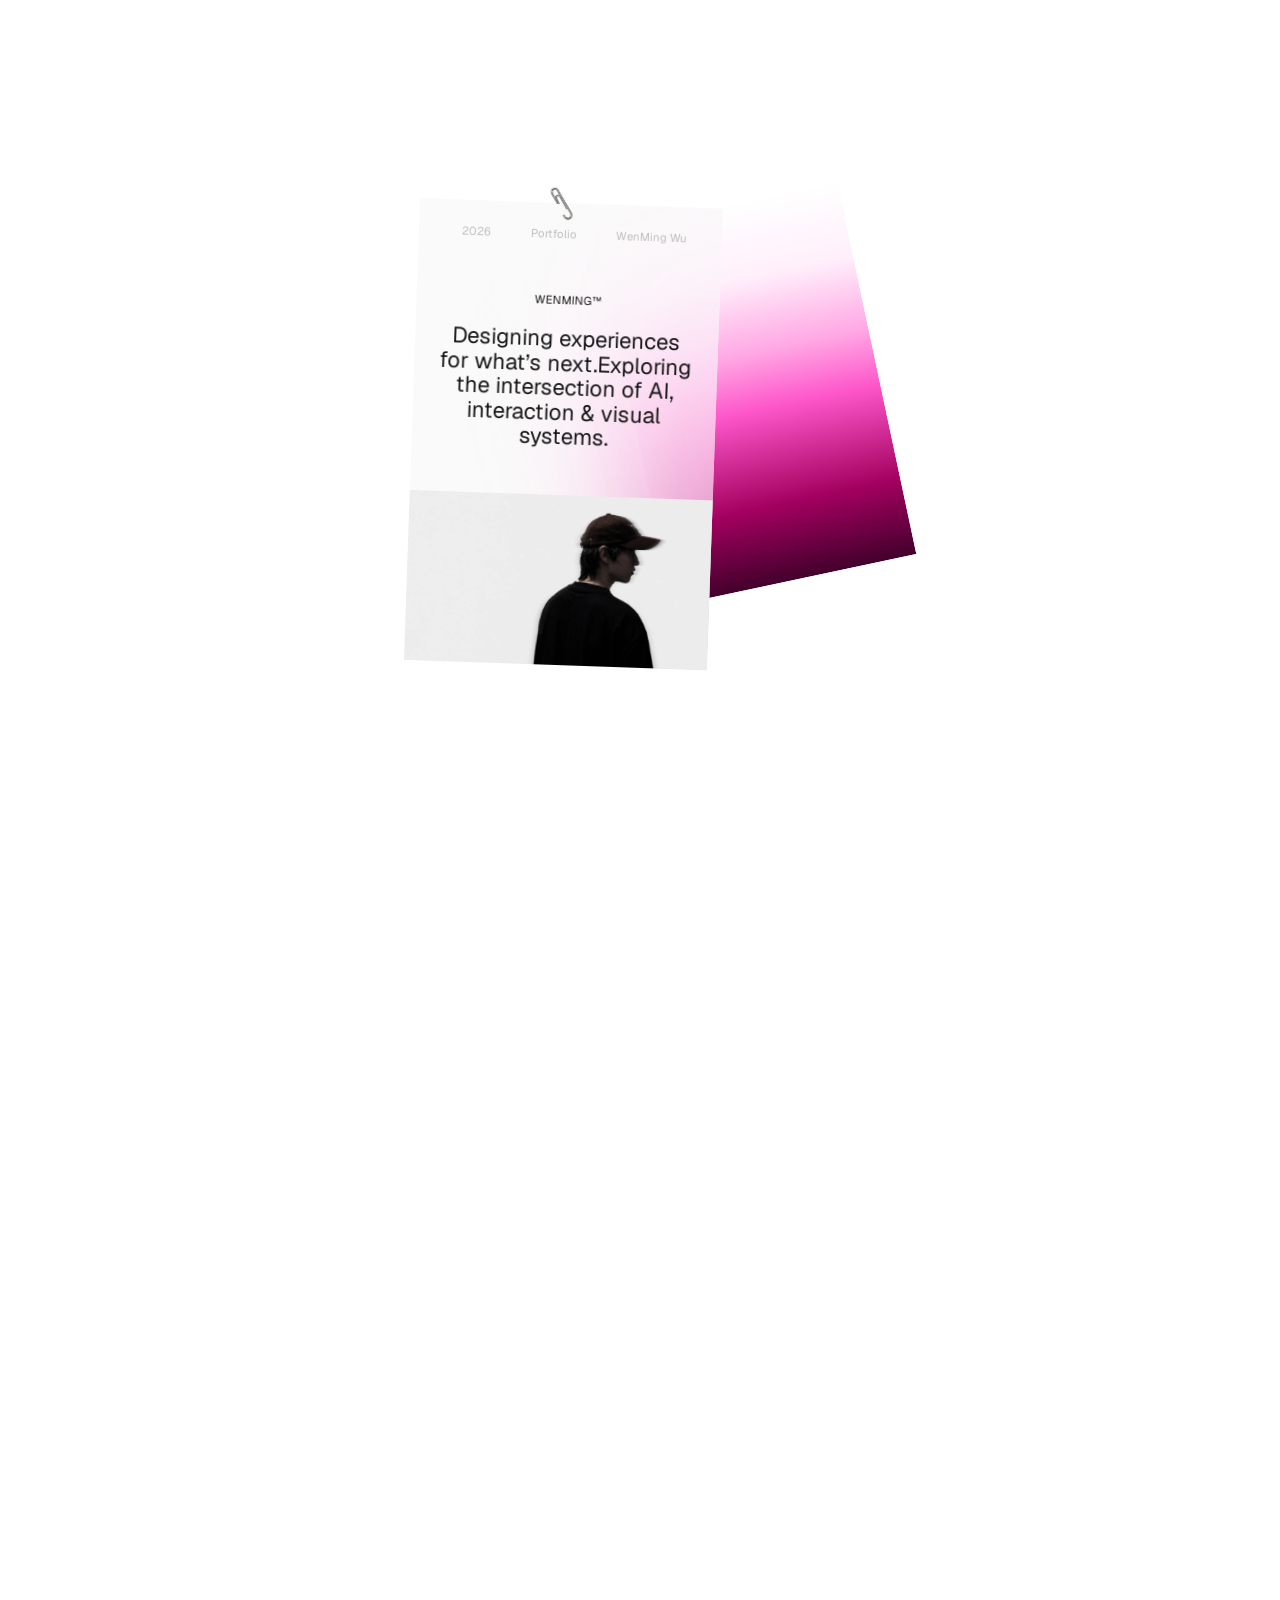
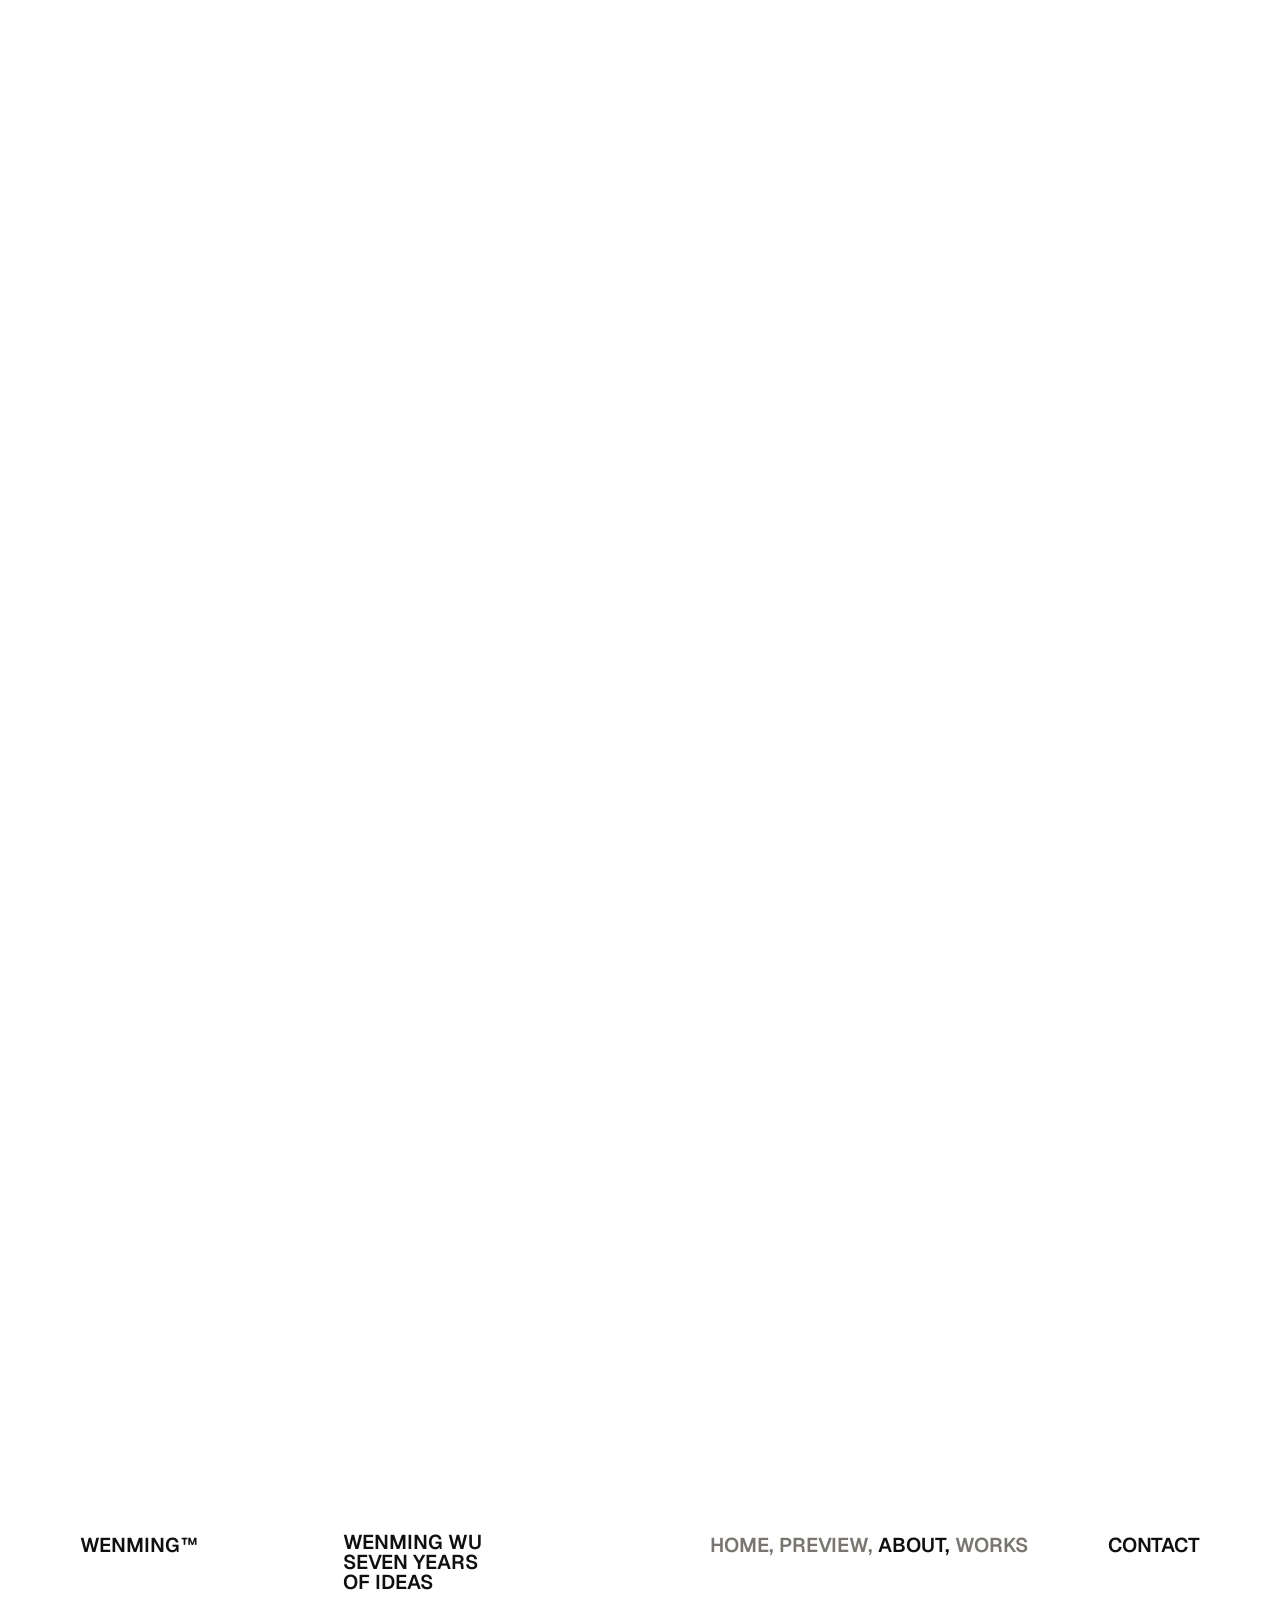
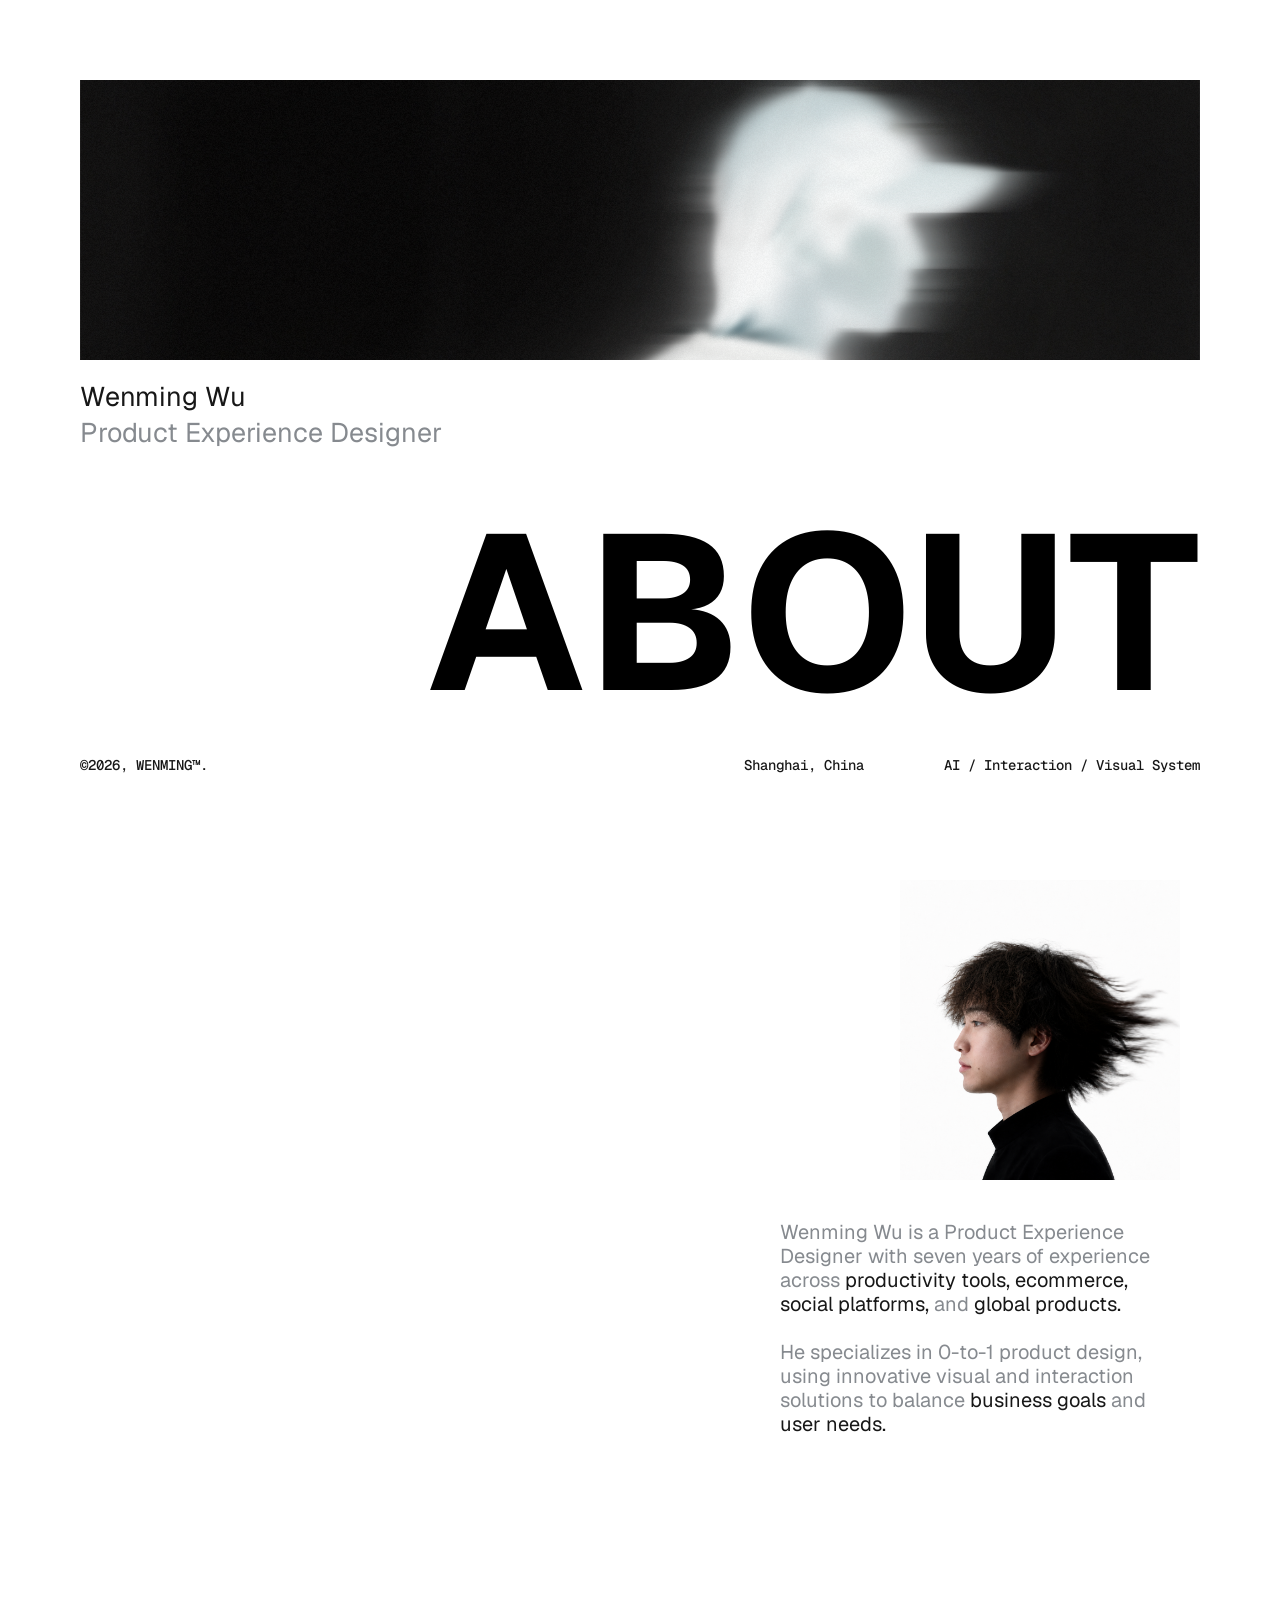
==== commit 6a54b882: "Release v1.2.0 scroll portfolio redesign" ====
--- a/design-language.html
+++ b/design-language.html
@@ -1,24 +1,34 @@
 <!DOCTYPE html>
-<html lang="zh-CN">
+<html lang="zh-CN" class="has-story-site">
 <head>
   <meta charset="UTF-8">
   <meta name="viewport" content="width=device-width, initial-scale=1.0">
   <meta name="description" content="Wu Wenming, product experience designer portfolio.">
   <title>Wu Wenming — Product Experience Designer</title>
-  <link rel="preload" href="assets/fonts/montserrat-latin-400-600.woff2" as="font" type="font/woff2" crossorigin>
+  <link rel="preload" href="assets/fonts/Geist-Variable.woff2" as="font" type="font/woff2" crossorigin>
+  <link rel="preload" href="assets/fonts/GeistMono-Variable.woff2" as="font" type="font/woff2" crossorigin>
   <link rel="preload" href="assets/portfolio-v7/hero-card-image-1600.webp" as="image" type="image/webp">
   <link rel="preload" href="assets/portfolio-v7/paperclip-hd-384.webp" as="image" type="image/webp">
+  <link rel="stylesheet" href="assets/portfolio-scroll/scroll-story.css?v=20260908-0232">
   <script>
     if ('scrollRestoration' in history) history.scrollRestoration = 'manual';
     window.scrollTo(0, 0);
   </script>
   <style>
     @font-face {
-      font-family: "Montserrat";
+      font-family: "Geist";
       font-style: normal;
-      font-weight: 400 600;
+      font-weight: 100 900;
       font-display: swap;
-      src: url("assets/fonts/montserrat-latin-400-600.woff2") format("woff2");
+      src: url("assets/fonts/Geist-Variable.woff2") format("woff2");
+    }
+
+    @font-face {
+      font-family: "Geist Mono";
+      font-style: normal;
+      font-weight: 100 900;
+      font-display: swap;
+      src: url("assets/fonts/GeistMono-Variable.woff2") format("woff2");
     }
 
     :root {
@@ -91,7 +101,7 @@
       overflow-x: hidden;
       color: var(--ink);
       background: var(--canvas);
-      font-family: "Montserrat", "Helvetica Neue", Arial, sans-serif;
+      font-family: "Geist", "PingFang SC", "Helvetica Neue", Arial, sans-serif;
       text-rendering: optimizeLegibility;
       -webkit-font-smoothing: antialiased;
     }
@@ -325,7 +335,7 @@
       padding: 104px 24px 24px;
       overflow: hidden;
       color: var(--secondary);
-      font-family: "Helvetica Neue", Helvetica, Arial, sans-serif;
+      font-family: "Geist", "PingFang SC", "Helvetica Neue", Helvetica, Arial, sans-serif;
       pointer-events: none;
       opacity: 0;
       filter: blur(8px);
@@ -817,7 +827,7 @@
     }
 
     .company-line > span:first-child {
-      font-family: "PingFang SC", "Montserrat", sans-serif;
+      font-family: "Geist", "PingFang SC", sans-serif;
     }
 
     .company-line .divider {
@@ -950,7 +960,7 @@
 
     .works-intro h2,
     .works-intro p {
-      font-family: "Montserrat", "Helvetica Neue", Arial, sans-serif;
+      font-family: "Geist", "PingFang SC", "Helvetica Neue", Arial, sans-serif;
       font-size: 27px;
       line-height: 40px;
     }
@@ -1017,7 +1027,7 @@
     }
 
     .work-copy h3 {
-      font-family: -apple-system, BlinkMacSystemFont, "SF Pro Text", "PingFang SC", sans-serif;
+      font-family: "Geist", "PingFang SC", -apple-system, BlinkMacSystemFont, "SF Pro Text", sans-serif;
       font-size: inherit;
       font-weight: 500;
     }
@@ -1025,7 +1035,7 @@
     .work-copy p {
       overflow: hidden;
       color: var(--secondary);
-      font-family: "Montserrat", Arial, sans-serif;
+      font-family: "Geist", "PingFang SC", Arial, sans-serif;
       font-weight: 500;
       margin-top: 4px;
       text-overflow: ellipsis;
@@ -1063,7 +1073,7 @@
       border-radius: 8px;
       color: var(--ink);
       background: #fff;
-      font-family: "Montserrat", Arial, sans-serif;
+      font-family: "Geist", "PingFang SC", Arial, sans-serif;
       font-size: 12px;
       font-weight: 600;
       line-height: normal;
@@ -1270,7 +1280,7 @@
 
     .project-detail-title {
       color: var(--ink);
-      font-family: "Montserrat", Arial, sans-serif;
+      font-family: "Geist", "PingFang SC", Arial, sans-serif;
       font-size: var(--type-title);
       font-weight: 500;
       line-height: normal;
@@ -1279,7 +1289,7 @@
     .project-detail-year,
     .project-detail-name {
       color: var(--secondary);
-      font-family: -apple-system, BlinkMacSystemFont, "SF Pro Text", "PingFang SC", sans-serif;
+      font-family: "Geist", "PingFang SC", -apple-system, BlinkMacSystemFont, "SF Pro Text", sans-serif;
       font-size: var(--type-label);
       font-weight: 500;
       line-height: normal;
@@ -1626,7 +1636,7 @@
 
     /* PortfolioPageFrame1 - latest Figma layout */
     body {
-      font-family: "Helvetica Neue", Helvetica, Arial, "PingFang SC", sans-serif;
+      font-family: "Geist", "PingFang SC", "Helvetica Neue", Helvetica, Arial, sans-serif;
     }
 
     .topbar {
@@ -1649,7 +1659,7 @@
     .nav-link {
       min-height: 45px;
       padding: 0 12px;
-      font-family: "Helvetica Neue", Helvetica, Arial, sans-serif;
+      font-family: "Geist", "PingFang SC", "Helvetica Neue", Helvetica, Arial, sans-serif;
       font-size: 14px;
       font-weight: 400;
     }
@@ -1678,7 +1688,7 @@
     .hero-meta {
       top: 50%;
       width: min(1100px, calc(100% - 80px));
-      font-family: "Helvetica Neue", Helvetica, Arial, sans-serif;
+      font-family: "Geist", "PingFang SC", "Helvetica Neue", Helvetica, Arial, sans-serif;
       font-size: 16px;
       font-weight: 500;
       line-height: 21px;
@@ -1696,7 +1706,7 @@
 
     .hero-meta-name::before {
       right: calc(100% + 2px);
-      font-family: "Montserrat", Arial, sans-serif;
+      font-family: "Geist", "PingFang SC", Arial, sans-serif;
       font-size: 14px;
       font-weight: 600;
     }
@@ -1790,7 +1800,7 @@
     .about-identity h2,
     .experience-title,
     .skills-title {
-      font-family: "Helvetica Neue", Helvetica, Arial, sans-serif;
+      font-family: "Geist", "PingFang SC", "Helvetica Neue", Helvetica, Arial, sans-serif;
       font-size: 18px;
       font-weight: 400;
       line-height: 21px;
@@ -1803,14 +1813,14 @@
 
     .about-identity h2::before {
       right: calc(100% + 4px);
-      font-family: "Montserrat", Arial, sans-serif;
+      font-family: "Geist", "PingFang SC", Arial, sans-serif;
       font-size: 14px;
       font-weight: 600;
     }
 
     .about-identity p {
       margin-top: 2px;
-      font-family: "Montserrat", Arial, sans-serif;
+      font-family: "Geist", "PingFang SC", Arial, sans-serif;
       font-size: 14px;
       font-weight: 500;
       line-height: 21px;
@@ -1819,7 +1829,7 @@
     .about-copy {
       width: 409px;
       margin-top: 120px;
-      font-family: "Helvetica Neue", Helvetica, Arial, sans-serif;
+      font-family: "Geist", "PingFang SC", "Helvetica Neue", Helvetica, Arial, sans-serif;
       font-size: 18px;
       font-weight: 400;
       line-height: 21px;
@@ -1838,7 +1848,7 @@
       background: linear-gradient(180deg, #fff 15%, rgba(255, 255, 255, 0.08) 100%);
       background-clip: text;
       -webkit-background-clip: text;
-      font-family: "Helvetica Neue", Helvetica, Arial, sans-serif;
+      font-family: "Geist", "PingFang SC", "Helvetica Neue", Helvetica, Arial, sans-serif;
       font-size: 18px;
       font-weight: 400;
       line-height: 21px;
@@ -1860,7 +1870,7 @@
     .experience-date,
     .company-line,
     .company-period {
-      font-family: "Helvetica Neue", Helvetica, Arial, "PingFang SC", sans-serif;
+      font-family: "Geist", "PingFang SC", "Helvetica Neue", Helvetica, Arial, sans-serif;
       font-size: 14.4px;
       font-weight: 400;
       line-height: 19px;
@@ -1957,7 +1967,7 @@
 
     .works-intro h2,
     .works-intro p {
-      font-family: "Helvetica Neue", Helvetica, Arial, sans-serif;
+      font-family: "Geist", "PingFang SC", "Helvetica Neue", Helvetica, Arial, sans-serif;
       font-weight: 400;
       letter-spacing: -0.4px;
     }
@@ -2006,7 +2016,7 @@
     }
 
     .work-copy h3 {
-      font-family: "Helvetica Neue", Helvetica, Arial, "PingFang SC", sans-serif;
+      font-family: "Geist", "PingFang SC", "Helvetica Neue", Helvetica, Arial, sans-serif;
       font-size: 14.4px;
       font-weight: 400;
       line-height: 19px;
@@ -2017,7 +2027,7 @@
       margin: 0;
       overflow: visible;
       color: var(--muted);
-      font-family: "Helvetica Neue", Helvetica, Arial, sans-serif;
+      font-family: "Geist", "PingFang SC", "Helvetica Neue", Helvetica, Arial, sans-serif;
       font-size: 14px;
       font-weight: 400;
       line-height: 21px;
@@ -2068,7 +2078,7 @@
       justify-content: space-between;
       margin-top: 96px;
       color: #171717;
-      font-family: "Helvetica Neue", Helvetica, Arial, sans-serif;
+      font-family: "Geist", "PingFang SC", "Helvetica Neue", Helvetica, Arial, sans-serif;
       font-size: 10px;
       font-weight: 400;
       line-height: 12px;
@@ -2441,7 +2451,7 @@
     .experience-title,
     .skills-title {
       color: var(--ink);
-      font-family: "Helvetica Neue", Helvetica, Arial, sans-serif;
+      font-family: "Geist", "PingFang SC", "Helvetica Neue", Helvetica, Arial, sans-serif;
       font-size: var(--type-title);
       font-weight: 400;
       line-height: 34px;
@@ -2452,7 +2462,7 @@
     .about-identity h2::before {
       right: calc(100% + 4px);
       color: var(--muted);
-      font-family: "Montserrat", Arial, sans-serif;
+      font-family: "Geist", "PingFang SC", Arial, sans-serif;
       font-size: var(--type-label);
       font-weight: 600;
     }
@@ -2469,7 +2479,7 @@
       max-width: calc(100% - 40px);
       margin: 240px max(20px, calc((100% - 920px) / 2)) 0 auto;
       color: var(--secondary);
-      font-family: "Helvetica Neue", Helvetica, Arial, sans-serif;
+      font-family: "Geist", "PingFang SC", "Helvetica Neue", Helvetica, Arial, sans-serif;
       font-size: var(--type-description);
       font-weight: 400;
       line-height: 24px;
@@ -2569,7 +2579,7 @@
       background: linear-gradient(180deg, var(--secondary), #fff);
       background-clip: text;
       -webkit-background-clip: text;
-      font-family: "Helvetica Neue", Helvetica, Arial, sans-serif;
+      font-family: "Geist", "PingFang SC", "Helvetica Neue", Helvetica, Arial, sans-serif;
       font-size: var(--type-title);
       font-weight: 400;
       line-height: 36px;
@@ -2596,7 +2606,7 @@
     }
 
     .works-intro h2 {
-      font-family: "Helvetica Neue", Helvetica, Arial, sans-serif;
+      font-family: "Geist", "PingFang SC", "Helvetica Neue", Helvetica, Arial, sans-serif;
       font-size: var(--type-title);
       font-weight: 400;
       line-height: var(--line-title);
@@ -2607,7 +2617,7 @@
       width: 800px;
       max-width: 100%;
       color: var(--secondary);
-      font-family: "Helvetica Neue", Helvetica, Arial, sans-serif;
+      font-family: "Geist", "PingFang SC", "Helvetica Neue", Helvetica, Arial, sans-serif;
       font-size: var(--type-description);
       font-weight: 400;
       line-height: var(--line-description);
@@ -2619,12 +2629,7 @@
       margin: 0;
       overflow: hidden;
       touch-action: pan-y;
-      cursor: grab;
-      user-select: none;
-      -webkit-user-select: none;
-    }
-
-    .works-marquee.is-dragging { cursor: grabbing; }
+    }
 
     .works-track {
       display: flex;
@@ -2674,7 +2679,7 @@
 
     .work-copy h3,
     .work-copy p {
-      font-family: "Helvetica Neue", Helvetica, Arial, "PingFang SC", sans-serif;
+      font-family: "Geist", "PingFang SC", "Helvetica Neue", Helvetica, Arial, sans-serif;
       font-size: var(--type-description);
       font-weight: 400;
       line-height: var(--line-description);
@@ -2707,7 +2712,7 @@
       flex-direction: column;
       gap: 16px;
       align-items: center;
-      font-family: "Helvetica Neue", Helvetica, Arial, sans-serif;
+      font-family: "Geist", "PingFang SC", "Helvetica Neue", Helvetica, Arial, sans-serif;
       font-weight: 400;
       line-height: var(--line-title);
     }
@@ -2913,7 +2918,7 @@
       align-items: center;
       justify-content: flex-end;
       color: var(--topbar-primary);
-      font-family: "Helvetica Neue", Helvetica, Arial, sans-serif;
+      font-family: "Geist", "PingFang SC", "Helvetica Neue", Helvetica, Arial, sans-serif;
       font-size: var(--type-description);
       font-weight: 400;
       line-height: 21px;
@@ -3301,7 +3306,7 @@
       min-height: 700px;
       overflow: hidden;
       color: rgba(255, 255, 255, 0.12);
-      font-family: "Helvetica Neue", Helvetica, Arial, sans-serif;
+      font-family: "Geist", "PingFang SC", "Helvetica Neue", Helvetica, Arial, sans-serif;
       font-size: 32px;
       font-weight: 500;
       line-height: normal;
@@ -3902,6 +3907,12 @@
       .work-cover { width: min(62vw, 700px); }
       .work-card { flex-basis: min(62vw, 700px); }
       .work-cover { height: auto; aspect-ratio: 7 / 5; }
+      .works-marquee {
+        cursor: grab;
+        user-select: none;
+        -webkit-user-select: none;
+      }
+      .works-marquee.is-dragging { cursor: grabbing; }
       .footer-meta { margin-top: 240px; }
       .hero-card-stage {
         top: 48%;
@@ -3935,6 +3946,567 @@
       }
 
       .works-control:hover { background: #fff; }
+    }
+
+    /* PortfolioPageFrame1 about and footer - 2026-09-06 */
+    .about {
+      padding-top: 320px;
+    }
+
+    .about-banner {
+      width: min(1080px, calc(100% - 48px));
+      aspect-ratio: 18 / 5;
+      margin: 0 auto;
+    }
+
+    .about-banner img {
+      position: static;
+      width: 100%;
+      height: 100%;
+      object-fit: cover;
+    }
+
+    .about-identity {
+      width: min(1080px, calc(100% - 48px));
+      margin: 20px auto 0;
+    }
+
+    .about-identity h2::before {
+      content: none;
+    }
+
+    .about-copy {
+      display: flex;
+      flex-direction: column;
+      gap: 24px;
+      width: 400px;
+      max-width: calc(100% - 48px);
+      margin: 320px max(24px, calc((100% - 1080px) / 2)) 0 auto;
+      font-size: 20px;
+      line-height: 24px;
+    }
+
+    .experience {
+      display: block;
+      width: min(1080px, calc(100% - 48px));
+      margin: 320px auto 0;
+    }
+
+    .experience-title,
+    .skills-title {
+      font-size: 36px;
+      font-weight: 500;
+      line-height: 43.2px;
+    }
+
+    .experience-list {
+      width: 100%;
+      margin-top: 60px;
+      gap: 60px;
+    }
+
+    .experience-row {
+      display: flex;
+      min-height: 74px;
+      gap: 48px;
+      align-items: flex-start;
+      justify-content: space-between;
+    }
+
+    .experience-copy h4,
+    .experience-copy p {
+      margin: 0;
+      font-size: 20px;
+      line-height: 32px;
+      letter-spacing: 0;
+    }
+
+    .experience-copy h4 {
+      color: var(--ink);
+      font-weight: 500;
+    }
+
+    .experience-copy p {
+      color: var(--secondary);
+      font-weight: 400;
+    }
+
+    .experience-brand {
+      display: flex;
+      min-width: 150px;
+      min-height: 32px;
+      gap: 10px;
+      align-items: center;
+      justify-content: flex-end;
+      padding-top: 2px;
+      color: var(--ink);
+      font-size: 18px;
+      font-weight: 500;
+      line-height: 24px;
+      white-space: nowrap;
+    }
+
+    .experience-brand img {
+      width: auto;
+      max-width: 150px;
+      height: auto;
+      max-height: 30px;
+      object-fit: contain;
+    }
+
+    .experience-brand--poizon img {
+      width: 60px;
+      height: 23px;
+    }
+
+    .experience-brand--bytedance img {
+      width: 110px;
+      height: 30px;
+    }
+
+    .experience-brand--museum {
+      gap: 11px;
+    }
+
+    .experience-brand--museum img:first-child {
+      width: 55px;
+      height: 21px;
+    }
+
+    .experience-brand--museum img:last-child {
+      width: 91px;
+      height: 10px;
+    }
+
+    .skills {
+      width: min(1080px, calc(100% - 48px));
+      margin: 320px auto 0;
+    }
+
+    .skills-list {
+      width: 374px;
+      font-size: 36px;
+      font-weight: 500;
+      line-height: 44px;
+    }
+
+    .works {
+      margin-top: 320px;
+    }
+
+    .works-inner {
+      width: min(1080px, calc(100% - 48px));
+      max-width: 1080px;
+    }
+
+    .works-intro {
+      display: flex;
+      flex-direction: row;
+      width: 100%;
+      margin: 0 0 80px;
+      gap: 48px;
+      align-items: center;
+      justify-content: space-between;
+    }
+
+    .works-heading-copy {
+      flex: 1;
+      min-width: 0;
+    }
+
+    .works-intro h2,
+    .works-intro p {
+      font-family: "Geist", "PingFang SC", "Helvetica Neue", Arial, sans-serif;
+      font-size: 36px;
+      font-weight: 500;
+      line-height: 44px;
+      letter-spacing: 0;
+    }
+
+    .works-intro p {
+      width: auto;
+      max-width: none;
+      color: var(--muted);
+      text-transform: capitalize;
+    }
+
+    .works-controls {
+      display: flex;
+      width: auto;
+      height: 48px;
+      margin: 0;
+      gap: 16px;
+      align-items: center;
+      flex: none;
+    }
+
+    .works-control {
+      width: 48px;
+      height: 48px;
+      padding: 12px;
+      border: 0;
+      border-radius: 50%;
+      background: var(--subtle);
+      transition: background-color 260ms var(--ease), transform 260ms var(--ease);
+    }
+
+    .works-control img {
+      width: 24px;
+      height: 24px;
+    }
+
+    .works-control:hover { background: #f2f2f2; }
+
+    .works-track {
+      margin-left: max(24px, calc((100vw - 1080px) / 2));
+    }
+
+    .works-set {
+      gap: 16px;
+      padding-right: 16px;
+    }
+
+    .work-card {
+      flex-basis: 700px;
+      width: 700px;
+      gap: 16px;
+    }
+
+    .work-index {
+      color: var(--ink);
+      font-family: "Geist Mono", "SFMono-Regular", Consolas, monospace;
+      font-size: 16px;
+      font-weight: 400;
+      line-height: 24px;
+    }
+
+    .work-cover {
+      width: 700px;
+      height: 500px;
+      aspect-ratio: 7 / 5;
+    }
+
+    .work-copy h3,
+    .work-copy p {
+      font-family: "Geist Mono", "SFMono-Regular", Consolas, "PingFang SC", monospace;
+      font-size: 16px;
+      line-height: normal;
+      letter-spacing: 0;
+    }
+
+    .work-copy h3 {
+      font-weight: 500;
+      text-transform: uppercase;
+    }
+
+    .work-copy p {
+      color: var(--secondary);
+      font-weight: 400;
+      text-transform: none;
+    }
+
+    .site-footer {
+      margin-top: 320px;
+    }
+
+    .footer-contact {
+      width: min(1080px, calc(100% - 48px));
+      margin: 0 auto;
+      gap: 80px;
+      align-items: stretch;
+      text-align: left;
+    }
+
+    .footer-contact-copy {
+      display: flex;
+      width: 100%;
+      flex-direction: row;
+      gap: 48px;
+      align-items: flex-start;
+      justify-content: space-between;
+    }
+
+    .footer-contact-copy p:first-child {
+      width: 400px;
+      color: var(--ink);
+      font-size: 36px;
+      font-weight: 500;
+      line-height: 43.2px;
+      text-transform: capitalize;
+    }
+
+    .footer-contact-copy p:last-child {
+      width: 400px;
+      max-width: none;
+      color: var(--secondary);
+      font-size: 24px;
+      line-height: 28.8px;
+    }
+
+    .footer-contact-actions {
+      display: grid;
+      grid-template-columns: repeat(2, minmax(0, 1fr));
+      gap: 24px;
+      width: 100%;
+    }
+
+    .footer-contact-button {
+      width: 100%;
+      height: 44px;
+      border-radius: 12px;
+      color: var(--secondary);
+      background: var(--subtle);
+      font-size: 16px;
+      font-weight: 500;
+      line-height: 24px;
+    }
+
+    .footer-contact-label {
+      cursor: default;
+    }
+
+    .footer-meta {
+      display: block;
+      width: 100%;
+      margin: 320px auto 0;
+      padding-bottom: 0;
+      color: var(--ink);
+      font-family: "Geist Mono", "SFMono-Regular", Consolas, monospace;
+      font-size: 14px;
+      font-weight: 500;
+      line-height: 21px;
+      letter-spacing: 0;
+      text-transform: none;
+    }
+
+    .footer-meta-row {
+      display: flex;
+      width: min(1280px, calc(100% - 48px));
+      margin: 0 auto;
+      align-items: flex-end;
+      justify-content: space-between;
+    }
+
+    .footer-meta-group {
+      display: flex;
+      gap: 80px;
+      align-items: center;
+    }
+
+    .footer-word {
+      display: flex;
+      width: min(1300px, calc(100% - 32px));
+      height: 192px;
+      margin: 32px auto 0;
+      align-items: center;
+      justify-content: center;
+      overflow: hidden;
+      color: var(--ink);
+      font-family: "Geist", "PingFang SC", Arial, sans-serif;
+      font-size: 260px;
+      font-weight: 700;
+      line-height: 1;
+      letter-spacing: 0;
+      text-align: center;
+      text-transform: uppercase;
+      white-space: nowrap;
+    }
+
+    @media (max-width: 1399px) and (min-width: 1201px) {
+      .footer-word {
+        height: 164px;
+        font-size: 220px;
+      }
+    }
+
+    @media (max-width: 1200px) and (min-width: 641px) {
+      .about,
+      .works,
+      .site-footer,
+      .footer-meta {
+        margin-top: 0;
+      }
+
+      .about { padding-top: 240px; }
+      .about-copy,
+      .experience,
+      .skills,
+      .works,
+      .site-footer,
+      .footer-meta { margin-top: 240px; }
+      .footer-word { height: 132px; font-size: 176px; }
+    }
+
+    @media (max-width: 640px) {
+      .about { padding-top: 240px; }
+
+      .about-banner,
+      .about-identity,
+      .about-copy,
+      .experience,
+      .skills,
+      .footer-contact,
+      .footer-meta-row {
+        width: calc(100% - (var(--mobile-info-gutter) * 2));
+        max-width: none;
+      }
+
+      .about-banner { aspect-ratio: 18 / 5; }
+      .about-identity { margin-top: 12px; }
+
+      .about-copy {
+        margin: 160px auto 0;
+        font-size: var(--type-description);
+        line-height: var(--line-description);
+      }
+
+      .experience,
+      .skills,
+      .works,
+      .site-footer,
+      .footer-meta {
+        margin-top: 160px;
+      }
+
+      .experience-title,
+      .skills-title,
+      .skills-list,
+      .footer-contact-copy p:first-child {
+        font-size: var(--type-title);
+        line-height: var(--line-title);
+      }
+
+      .experience-list {
+        margin-top: 48px;
+        gap: 40px;
+      }
+
+      .experience-row {
+        display: grid;
+        grid-template-columns: minmax(0, 1fr) auto;
+        min-height: 0;
+        gap: 16px;
+      }
+
+      .experience-copy h4,
+      .experience-copy p {
+        font-size: var(--type-description);
+        line-height: var(--line-description);
+      }
+
+      .experience-copy p { margin-top: 4px; }
+
+      .experience-brand {
+        min-width: 0;
+        max-width: 78px;
+        min-height: 24px;
+        padding-top: 0;
+        font-size: var(--type-label);
+        line-height: var(--line-label);
+      }
+
+      .experience-brand img { max-width: 78px; max-height: 22px; }
+      .experience-brand--poizon img { width: 54px; height: auto; }
+      .experience-brand--bytedance img { width: 78px; height: auto; }
+      .experience-brand--museum { gap: 4px; }
+      .experience-brand--museum img:first-child { width: 30px; height: auto; }
+      .experience-brand--museum img:last-child { width: 44px; height: auto; }
+
+      .skills-list { width: 184px; }
+
+      .works-inner {
+        width: calc(100% - (var(--mobile-info-gutter) * 2));
+      }
+
+      .works-intro {
+        flex-direction: column;
+        gap: 32px;
+        align-items: flex-start;
+      }
+
+      .works-intro h2,
+      .works-intro p {
+        font-size: var(--type-title);
+        line-height: var(--line-title);
+      }
+
+      .works-controls {
+        align-self: flex-end;
+      }
+
+      .works-track {
+        margin-left: var(--mobile-info-gutter);
+      }
+
+      .work-card,
+      .work-cover {
+        width: min(62vw, 700px);
+      }
+
+      .work-card {
+        flex-basis: min(62vw, 700px);
+      }
+
+      .work-cover {
+        height: auto;
+        aspect-ratio: 7 / 5;
+      }
+
+      .work-index,
+      .work-copy p {
+        font-size: var(--type-label);
+        line-height: var(--line-label);
+      }
+
+      .work-copy h3 {
+        font-size: var(--type-description);
+        line-height: var(--line-description);
+      }
+
+      .works-control:hover { background: var(--subtle); }
+
+      .footer-contact { gap: 64px; }
+      .footer-contact-copy {
+        flex-direction: column;
+        gap: 24px;
+      }
+
+      .footer-contact-copy p:first-child,
+      .footer-contact-copy p:last-child {
+        width: 100%;
+        max-width: none;
+      }
+
+      .footer-contact-copy p:last-child {
+        font-size: var(--type-description);
+        line-height: var(--line-description);
+      }
+
+      .footer-contact-actions { gap: 12px; }
+      .footer-contact-button { min-width: 0; font-size: var(--type-label); }
+
+      .footer-meta-row {
+        flex-direction: column;
+        gap: 16px;
+        align-items: flex-start;
+      }
+
+      .footer-meta-group {
+        flex-direction: column;
+        gap: 4px;
+        align-items: flex-start;
+      }
+
+      .footer-word {
+        width: calc(100% - 24px);
+        height: 56px;
+        margin-top: 32px;
+        font-size: 64px;
+      }
+    }
+
+    @media (max-width: 380px) {
+      .footer-word { font-size: 56px; }
     }
 
     @media (prefers-reduced-motion: reduce) {
@@ -3959,11 +4531,200 @@
     }
   </style>
 </head>
-<body class="is-loading">
+<body class="is-loading has-story-site">
   <script>
     window.setTimeout(() => document.body.classList.remove('is-loading'), 3200);
   </script>
   <a class="skip-link" href="#home">Skip to content</a>
+
+  <div class="story-site" data-story-site>
+    <header class="story-topbar" aria-label="网站导航">
+      <a class="story-brand" href="#story-home" data-story-link="home">WENMING™</a>
+      <p class="story-bio">WENMING WU<br>SEVEN YEARS<br>OF IDEAS</p>
+      <nav class="story-nav" aria-label="主要导航">
+        <button class="is-active" type="button" data-story-nav="home">Home</button>
+        <button type="button" data-story-nav="preview">Preview</button>
+        <button type="button" data-story-nav="about">About</button>
+        <button type="button" data-story-nav="works">Works</button>
+      </nav>
+      <a class="story-contact" href="https://mail.google.com/mail/?view=cm&amp;fs=1&amp;to=wuwenming55@gmail.com" target="_blank" rel="noopener">Contact</a>
+    </header>
+
+    <section class="story-module story-home" id="story-home" data-story-section="home">
+      <div class="story-sticky story-home-scene">
+        <div class="hero story-home-hero" data-story-hero aria-label="吴文明作品集介绍">
+          <h1 class="sr-only">Wu Wenming Design Portfolio</h1>
+          <div class="hero-frame7-background" data-hero-frame7-background aria-hidden="true"></div>
+          <div class="hero-frame7-watermarks" data-hero-frame7-watermarks aria-hidden="true"></div>
+          <div class="hero-card-backdrop hero-card-backdrop--back" data-hero-card-backdrop="back" aria-hidden="true"></div>
+          <div class="hero-card-backdrop hero-card-backdrop--main" data-hero-card-backdrop="main" aria-hidden="true"></div>
+          <div class="hero-card-stage" data-hero-card-stage aria-label="Wu Wenming portfolio introduction">
+            <div class="hero-gradient-card hero-tilt-card" data-hero-gradient-card aria-hidden="true">
+              <span class="hero-gradient-layer is-active" data-hero-gradient-layer></span>
+              <span class="hero-gradient-layer" data-hero-gradient-layer></span>
+            </div>
+            <div class="hero-profile-stack hero-tilt-card" data-hero-profile-stack>
+              <div class="hero-profile-glass-layer" data-hero-profile-glass aria-hidden="true">
+                <div class="hero-profile-glass-gradient" data-hero-profile-glass-gradient>
+                  <span class="hero-gradient-layer is-active"></span>
+                  <span class="hero-gradient-layer"></span>
+                </div>
+              </div>
+              <article class="hero-profile-card" data-hero-profile-card>
+                <img class="hero-paperclip" src="assets/portfolio-v7/paperclip-hd-384.webp" alt="" decoding="async" draggable="false">
+                <div class="hero-card-meta" aria-hidden="true">
+                  <span>2026</span><span>Portfolio</span><span>WenMing Wu</span>
+                </div>
+                <div class="hero-card-copy">
+                  <p>WENMING™</p>
+                  <h2>Designing experiences<br>for what’s next.Exploring<br>the intersection of AI,<br>interaction &amp; visual<br>systems.</h2>
+                </div>
+                <div class="hero-card-portrait">
+                  <img class="hero-card-portrait-default" src="assets/portfolio-v7/hero-card-image-1600.webp" alt="吴文明侧身肖像" decoding="async" fetchpriority="high" draggable="false">
+                  <img class="hero-card-portrait-frame7" src="assets/portfolio-frame7/hero-card-frame7-1400.webp" alt="" decoding="async" loading="lazy" draggable="false">
+                </div>
+              </article>
+            </div>
+          </div>
+        </div>
+
+        <div class="story-logo-rail" aria-label="合作公司与产品">
+          <div class="story-logo-track">
+            <div class="story-logo-set">
+              <img src="assets/portfolio-scroll/logo-capcut.svg" alt="CapCut">
+              <img src="assets/portfolio-scroll/logo-bytedance.svg" alt="ByteDance">
+              <img src="assets/portfolio-scroll/logo-feishu.svg" alt="飞书">
+              <img src="assets/portfolio-scroll/logo-dreamina.svg" alt="即梦 AI">
+              <img src="assets/portfolio-scroll/logo-poizon.svg" alt="得物">
+            </div>
+            <div class="story-logo-set" aria-hidden="true">
+              <img src="assets/portfolio-scroll/logo-capcut.svg" alt="">
+              <img src="assets/portfolio-scroll/logo-bytedance.svg" alt="">
+              <img src="assets/portfolio-scroll/logo-feishu.svg" alt="">
+              <img src="assets/portfolio-scroll/logo-dreamina.svg" alt="">
+              <img src="assets/portfolio-scroll/logo-poizon.svg" alt="">
+            </div>
+          </div>
+        </div>
+      </div>
+    </section>
+
+    <section class="story-module story-preview" id="story-preview" data-story-section="preview" data-lazy-module>
+      <div class="story-sticky story-preview-scene">
+        <div class="preview-heading">
+          <h2 class="story-chapter-title" data-split-title>Preview</h2>
+          <div class="story-chapter-meta">
+            <span>©2026, WENMING™.</span>
+            <span class="story-meta-group"><span>Shanghai, China</span><span>AI / Interaction / Visual System</span></span>
+          </div>
+        </div>
+
+        <div class="preview-stack" data-preview-stack aria-label="作品预览图集">
+          <figure class="preview-card" style="--card-width:800;--card-height:799;--target-y:0"><img data-src="assets/portfolio-scroll/preview-01.png?rev=2" width="2400" height="2397" alt="作品预览 1" decoding="async"></figure>
+          <figure class="preview-card" style="--card-width:800;--card-height:801;--target-y:811"><img data-src="assets/portfolio-scroll/preview-02.png?rev=2" width="2400" height="2403" alt="作品预览 2" decoding="async"></figure>
+          <figure class="preview-card" style="--card-width:800;--card-height:752;--target-y:1624"><img data-src="assets/portfolio-scroll/preview-03.png?rev=2" width="2400" height="2256" alt="作品预览 3" decoding="async"></figure>
+          <figure class="preview-card" style="--card-width:800;--card-height:520;--target-y:2388"><img data-src="assets/portfolio-scroll/preview-04.png?rev=2" width="2400" height="1560" alt="作品预览 4" decoding="async"></figure>
+          <figure class="preview-card" style="--card-width:800;--card-height:487;--target-y:2920"><img data-src="assets/portfolio-scroll/preview-05.png?rev=2" width="2400" height="1461" alt="作品预览 5" decoding="async"></figure>
+          <figure class="preview-card" style="--card-width:800;--card-height:546;--target-y:3419"><img data-src="assets/portfolio-scroll/preview-06.png?rev=2" width="2400" height="1638" alt="作品预览 6" decoding="async"></figure>
+          <figure class="preview-card" style="--card-width:800;--card-height:1198;--target-y:3977"><img data-src="assets/portfolio-scroll/preview-07.png?rev=2" width="2400" height="3594" alt="作品预览 7" decoding="async"></figure>
+          <figure class="preview-card" style="--card-width:800;--card-height:652;--target-y:5187"><img data-src="assets/portfolio-scroll/preview-08.png?rev=2" width="2400" height="1956" alt="作品预览 8" decoding="async"></figure>
+          <figure class="preview-card" style="--card-width:800;--card-height:604;--target-y:5851"><img data-src="assets/portfolio-scroll/preview-09.png?rev=2" width="2400" height="1812" alt="作品预览 9" decoding="async"></figure>
+          <figure class="preview-card" style="--card-width:800;--card-height:744;--target-y:6467"><img data-src="assets/portfolio-scroll/preview-10.png?rev=2" width="2400" height="2232" alt="作品预览 10" decoding="async"></figure>
+          <figure class="preview-card" style="--card-width:800;--card-height:518;--target-y:7223"><img data-src="assets/portfolio-scroll/preview-11.png?rev=2" width="2400" height="1554" alt="作品预览 11" decoding="async"></figure>
+          <figure class="preview-card" style="--card-width:800;--card-height:496;--target-y:7753"><img data-src="assets/portfolio-scroll/preview-12.png?rev=2" width="2400" height="1488" alt="作品预览 12" decoding="async"></figure>
+          <figure class="preview-card" style="--card-width:800;--card-height:702;--target-y:8261"><img data-src="assets/portfolio-scroll/preview-13.png?rev=2" width="2400" height="2106" alt="作品预览 13" decoding="async"></figure>
+          <figure class="preview-card" style="--card-width:800;--card-height:472;--target-y:8975"><img data-src="assets/portfolio-scroll/preview-14.png?rev=2" width="2400" height="1416" alt="作品预览 14" decoding="async"></figure>
+          <figure class="preview-card" style="--card-width:800;--card-height:791;--target-y:9459"><img data-src="assets/portfolio-scroll/preview-15.png?rev=3" width="2400" height="2373" alt="作品预览 15" decoding="async"></figure>
+        </div>
+
+        <div class="story-scroll-tip preview-end-tip" data-scroll-tip>
+          <span>Scroll to explore</span><span class="story-scroll-tip-icon" aria-hidden="true"></span>
+        </div>
+      </div>
+    </section>
+
+    <section class="story-module story-about" id="story-about" data-story-section="about" data-lazy-module>
+      <div class="story-about-intro">
+      <div class="story-sticky story-about-scene">
+      <div class="story-about-hero">
+        <div class="story-about-mask"><img data-src="assets/portfolio-scroll/about-hero-source.png" width="1672" height="941" alt="吴文明动态肖像横幅" decoding="async"></div>
+        <div class="story-about-identity"><p>Wenming Wu</p><p>Product Experience Designer</p></div>
+      </div>
+
+      <div class="about-heading">
+        <h2 class="story-chapter-title about-big-title" data-split-title>About</h2>
+        <div class="story-scroll-tip about-intro-tip"><span>Scroll to explore</span><span class="story-scroll-tip-icon" aria-hidden="true"></span></div>
+      </div>
+      </div>
+      </div>
+
+      <div class="story-chapter-meta about-persistent-meta">
+        <span>©2026, WENMING™.</span>
+        <span class="story-meta-group"><span>Shanghai, China</span><span>AI / Interaction / Visual System</span></span>
+      </div>
+
+      <div class="story-about-body">
+        <div class="story-about-profile">
+          <div class="story-about-portrait"><img data-src="assets/portfolio-scroll/about-portrait-source.png" width="1448" height="1086" alt="吴文明肖像" decoding="async"></div>
+          <div class="story-about-copy">
+            <p>Wenming Wu is a Product Experience Designer with seven years of experience across <strong>productivity tools, ecommerce, social platforms,</strong> and <strong>global products.</strong></p>
+            <p>He specializes in 0-to-1 product design, using innovative visual and interaction solutions to balance <strong>business goals</strong> and <strong>user needs.</strong></p>
+          </div>
+        </div>
+
+        <section class="story-experience" aria-labelledby="story-experience-title">
+          <h3 class="story-subheading" id="story-experience-title">Experiences</h3>
+          <div class="story-experience-list">
+            <article class="story-experience-row"><div><h4>得物 Poizon</h4><p>2026 – Present, Poizon, Product Experience Designer</p></div><div class="story-experience-logo"><img data-src="assets/portfolio-v6/about-poizon.svg" alt="POIZON"></div></article>
+            <article class="story-experience-row"><div><h4>字节跳动</h4><p>2022 - 2025, ByteDance, Product Experience Designer</p></div><div class="story-experience-logo"><img data-src="assets/portfolio-v6/about-bytedance.png" alt="ByteDance"></div></article>
+            <article class="story-experience-row"><div><h4>Camera 360</h4><p>2019 - 2022, ChengDu PinGuo, Product Experience Designer</p></div><div class="story-experience-logo">Camera 360</div></article>
+            <article class="story-experience-row"><div><h4>成都博物馆</h4><p>2018, ChengDu Museum, Visual Designer</p></div><div class="story-experience-logo story-museum-logo" aria-label="ChengDu Museum"><img data-src="assets/portfolio-v6/about-museum-mark.svg" alt=""><img data-src="assets/portfolio-v6/about-museum-name.svg" alt=""></div></article>
+          </div>
+        </section>
+
+      </div>
+
+      <div class="story-about-end">
+        <div class="story-sticky story-about-end-scene">
+          <section class="story-skills" aria-labelledby="story-skills-title">
+            <h3 class="story-subheading" id="story-skills-title">Skills</h3>
+            <p class="story-skills-list">UX Engineering<br>UI Design<br>Motion Design<br>AI Interaction<br>Design Systems<br>Creative Development</p>
+          </section>
+          <div class="story-scroll-tip about-end-tip" data-scroll-tip>
+            <span>Scroll to explore</span><span class="story-scroll-tip-icon" aria-hidden="true"></span>
+          </div>
+        </div>
+      </div>
+    </section>
+
+    <section class="story-module story-works" id="story-works" data-story-section="works" data-lazy-module>
+      <header class="story-works-heading">
+        <h2 class="story-chapter-title" data-split-title>Works</h2>
+        <div class="story-chapter-meta">
+          <span>©2026, WENMING™.</span>
+          <span class="story-meta-group"><span>Products, Systems, And Experiences</span><span>2019–2026</span></span>
+        </div>
+      </header>
+
+      <div class="story-work-grid">
+        <button class="story-work-card" type="button" data-story-project="blurrr" style="--card-index:0"><span class="story-work-index">01.</span><span class="story-work-image"><img data-src="assets/portfolio-v6/work-blurrr.png" width="700" height="500" alt="Blurrr 项目封面"></span><span class="story-work-copy"><span>Blurrr</span><span>2021 · Experience · Lead Designer</span></span></button>
+        <button class="story-work-card" type="button" data-story-project="capcut-design-language" style="--card-index:1"><span class="story-work-index">02.</span><span class="story-work-image"><img data-src="assets/portfolio-v6/work-capcut.png" width="700" height="500" alt="剪映设计语言项目封面"></span><span class="story-work-copy"><span>剪映设计语言 Design Language</span><span>2024 · Guideline · Design Contributor</span></span></button>
+        <button class="story-work-card" type="button" data-story-project="dreamina" style="--card-index:2"><span class="story-work-index">03.</span><span class="story-work-image"><img data-src="assets/portfolio-v6/work-dreamina.png" width="700" height="500" alt="即梦项目封面"></span><span class="story-work-copy"><span>即梦 Dreamina</span><span>2024 · Experience · Lead Designer</span></span></button>
+        <button class="story-work-card" type="button" data-story-project="salad-video" style="--card-index:3"><span class="story-work-index">04.</span><span class="story-work-image"><img data-src="assets/portfolio-v6/work-base.png" width="700" height="500" alt="Salad Video 项目封面"></span><span class="story-work-copy"><span>Salad Video</span><span>2020 · Experience · Lead Designer</span></span></button>
+        <button class="story-work-card" type="button" data-story-project="capcut-lite" style="--card-index:4"><span class="story-work-index">05.</span><span class="story-work-image"><img data-src="assets/portfolio-v6/work-capcut-lite.png" width="700" height="500" alt="剪映模版编辑器项目封面"></span><span class="story-work-copy"><span>剪映模版编辑器 CapCut Lite Editor</span><span>2023 · Experience · Lead Designer</span></span></button>
+      </div>
+
+      <div class="story-contact-block" id="story-contact">
+        <div class="story-contact-copy"><p>Open For<br>Select Collaborations</p><p>Thank you for exploring my work.<br>Have a project in mind? Let’s create something meaningful together.</p></div>
+        <div class="story-contact-actions"><button type="button" data-wechat-copy="18202888332" aria-label="Copy WeChat ID">WeChat</button><a href="https://mail.google.com/mail/?view=cm&amp;fs=1&amp;to=wuwenming55@gmail.com" target="_blank" rel="noopener">Email</a></div>
+      </div>
+
+      <footer class="story-footer">
+        <div class="story-footer-meta"><span>©2026, WENMING™.</span><span class="story-meta-group"><span>Shanghai, China</span><span>AI / Interaction / Visual System</span></span></div>
+        <p class="story-chapter-title story-footer-word" data-split-title>Wenming</p>
+      </footer>
+    </section>
+  </div>
 
   <header class="topbar is-light" aria-label="Current page and profile" data-profile-popover data-theme="light">
     <div class="topbar-panel">
@@ -3986,7 +4747,7 @@
           <span>©2026</span>
         </div>
         <div class="profile-actions">
-          <a class="profile-action" href="mailto:247736038@qq.com">Say Hello！</a>
+          <a class="profile-action" href="https://mail.google.com/mail/?view=cm&amp;fs=1&amp;to=wuwenming55@gmail.com" target="_blank" rel="noopener">Say Hello！</a>
         </div>
       </section>
     </div>
@@ -4104,8 +4865,7 @@
         <div class="about-grid">
           <div class="about-profile">
             <div class="about-banner reveal" aria-hidden="true">
-              <img src="assets/portfolio-v6/about-banner-base.png" alt="" decoding="async" loading="lazy">
-              <img src="assets/portfolio-v6/about-banner-overlay.png" alt="" decoding="async" loading="lazy">
+              <img src="assets/portfolio-v6/about-banner-figma.png" alt="" decoding="async" loading="lazy">
             </div>
 
             <header class="about-identity reveal">
@@ -4113,9 +4873,10 @@
               <p>Product Experience Designer</p>
             </header>
 
-            <p class="about-copy reveal">
-              Wenming Wu is a product experience designer with seven years of experience <strong>across productivity tools, e-commerce, social platforms, and global products.</strong> He specializes in 0-to-1 product design, using innovative visual and interaction solutions to <strong>balance business goals and user needs.</strong>
-            </p>
+            <div class="about-copy reveal">
+              <p>Wenming Wu is a Product Experience Designer with seven years of experience <strong>across productivity tools, ecommerce, social platforms, and global products.</strong></p>
+              <p>He specializes in 0-to-1 product design, using innovative visual and interaction solutions to <strong>balance business goals and user needs.</strong></p>
+            </div>
           </div>
 
           <section class="experience" aria-labelledby="experience-title">
@@ -4123,46 +4884,37 @@
 
             <div class="experience-list">
               <article class="experience-row reveal">
-                <p class="experience-date">2026 - now</p>
-                <div class="experience-detail">
-                  <div>
-                    <div class="company-line"><span>得物</span><span class="divider"></span><span>Exprience designer</span></div>
-                    <p class="company-period">Poizon Technology Co. Ltd</p>
-                  </div>
-                  <div class="company-logo company-logo--poizon"><img src="assets/portfolio-v4/info-poizon.svg" alt="POIZON" loading="lazy"></div>
+                <div class="experience-copy">
+                  <h4>得物 Poizon</h4>
+                  <p>2026 – Present, Poizon, Product Experience Designer</p>
                 </div>
+                <div class="experience-brand experience-brand--poizon"><img src="assets/portfolio-v6/about-poizon.svg" alt="POIZON" loading="lazy"></div>
               </article>
 
               <article class="experience-row reveal">
-                <p class="experience-date">2022 - 2025</p>
-                <div class="experience-detail">
-                  <div>
-                    <div class="company-line"><span>字节跳动</span><span class="divider"></span><span>Exprience designer</span></div>
-                    <p class="company-period">ByteDance Technology Co. Ltd</p>
-                  </div>
-                  <div class="company-logo"><img src="assets/portfolio-v4/info-bytedance.png" alt="ByteDance" decoding="async" loading="lazy"></div>
+                <div class="experience-copy">
+                  <h4>字节跳动</h4>
+                  <p>2022 - 2025, ByteDance, Product Experience Designer</p>
                 </div>
+                <div class="experience-brand experience-brand--bytedance"><img src="assets/portfolio-v6/about-bytedance.png" alt="ByteDance" decoding="async" loading="lazy"></div>
               </article>
 
               <article class="experience-row reveal">
-                <p class="experience-date">2019 - 2022</p>
-                <div class="experience-detail">
-                  <div>
-                    <div class="company-line"><span>Camera 360</span><span class="divider"></span><span>Exprience designer</span></div>
-                    <p class="company-period">ChengDu PinGuo Technology Co. Ltd</p>
-                  </div>
-                  <div class="company-logo"><img src="assets/portfolio-v4/info-bytedance.png" alt="Camera 360" decoding="async" loading="lazy"></div>
+                <div class="experience-copy">
+                  <h4>Camera 360</h4>
+                  <p>2019 - 2022, ChengDu PinGuo, Product Experience Designer</p>
                 </div>
+                <div class="experience-brand">Camera 360</div>
               </article>
 
               <article class="experience-row reveal">
-                <p class="experience-date">2018 - 2019</p>
-                <div class="experience-detail">
-                  <div>
-                    <div class="company-line"><span>成都博物馆</span><span class="divider"></span><span>vision designer</span></div>
-                    <p class="company-period">ChengDu Museum</p>
-                  </div>
-                  <div class="company-logo"><img src="assets/portfolio-v4/info-bytedance.png" alt="ChengDu Museum" decoding="async" loading="lazy"></div>
+                <div class="experience-copy">
+                  <h4>成都博物馆</h4>
+                  <p>2018, ChengDu Museum, Visual Designer</p>
+                </div>
+                <div class="experience-brand experience-brand--museum" aria-label="ChengDu Museum">
+                  <img src="assets/portfolio-v6/about-museum-mark.svg" alt="" loading="lazy">
+                  <img src="assets/portfolio-v6/about-museum-name.svg" alt="" loading="lazy">
                 </div>
               </article>
             </div>
@@ -4179,82 +4931,94 @@
     <section class="works" id="works" data-topbar-theme="light" aria-labelledby="works-title">
       <div class="works-inner">
         <header class="works-intro">
-          <h2 id="works-title">Selected Works</h2>
-          <p>Products, systems, and experiences designed with purpose.</p>
+          <div class="works-heading-copy">
+            <h2 id="works-title">Selected Works</h2>
+            <p>Products, Systems, And Experiences</p>
+          </div>
+          <div class="works-controls" aria-label="Selected works controls">
+            <button class="works-control" type="button" data-works-previous aria-label="Previous projects">
+              <img src="assets/portfolio-v6/arrow-left.svg" alt="">
+            </button>
+            <button class="works-control" type="button" data-works-next aria-label="Next projects">
+              <img src="assets/portfolio-v6/arrow-right.svg" alt="">
+            </button>
+          </div>
         </header>
       </div>
 
       <div class="works-marquee" data-works-marquee aria-label="Selected works">
         <div class="works-track" data-works-track>
           <div class="works-set" data-works-set>
+              <article class="work-card" data-project="blurrr" data-project-year="2019年">
+                <p class="work-index">01.</p>
+                <div class="work-cover work-cover-layered"><img src="assets/portfolio-v6/work-blurrr.png" alt="Blurrr video editing app project cover" decoding="async" loading="lazy"></div>
+                <div class="work-copy">
+                  <h3>Blurrr</h3>
+                  <p>2021 · Experience · Lead Designer</p>
+                </div>
+              </article>
+
               <article class="work-card" data-project="capcut-design-language" data-project-year="2023年">
-                <div class="work-cover work-cover-layered"><img src="assets/portfolio-v6/work-base.png" alt="" decoding="async" loading="lazy"><img src="assets/portfolio-v6/work-capcut.png" alt="CapCut design language project cover" decoding="async" loading="lazy"></div>
+                <p class="work-index">02.</p>
+                <div class="work-cover work-cover-layered"><img src="assets/portfolio-v6/work-capcut.png" alt="CapCut design language project cover" decoding="async" loading="lazy"></div>
                 <div class="work-copy">
                   <h3>剪映设计语言 Design Language</h3>
-                  <p>Elevating Design Expression for CapCut’s Next Chapter</p>
+                  <p>2024 · Guideline · Design Contributor</p>
                 </div>
               </article>
 
+              <article class="work-card" data-project="dreamina" data-project-year="2024年">
+                <p class="work-index">03.</p>
+                <div class="work-cover work-cover-layered"><img src="assets/portfolio-v6/work-dreamina.png" alt="Dreamina AI image and video creation tool project cover" decoding="async" loading="lazy"></div>
+                <div class="work-copy">
+                  <h3>即梦 Dreamina</h3>
+                  <p>2024 · Experience · Lead Designer</p>
+                </div>
+              </article>
+
               <article class="work-card" data-project="salad-video" data-project-year="2018 - 2022">
+                <p class="work-index">04.</p>
                 <div class="work-cover"><img src="assets/portfolio-v6/work-base.png" alt="Salad Video aesthetic editor project cover" decoding="async" loading="lazy"></div>
                 <div class="work-copy">
                   <h3>Salad Video</h3>
-                  <p>Video Templates &amp; Aesthetic Effects Editor</p>
+                  <p>2020 · Experience · Lead Designer</p>
                 </div>
               </article>
 
-              <article class="work-card" data-project="dreamina" data-project-year="2024年">
-                <div class="work-cover work-cover-layered"><img src="assets/portfolio-v6/work-base.png" alt="" decoding="async" loading="lazy"><img src="assets/portfolio-v6/work-dreamina.png" alt="Dreamina AI image and video creation tool project cover" decoding="async" loading="lazy"></div>
-                <div class="work-copy">
-                  <h3>即梦 Dreamina</h3>
-                  <p>Exploring the Future of AI Image &amp; Video Creation Tools</p>
-                </div>
-              </article>
-
               <article class="work-card" data-project="capcut-lite" data-project-year="2023年">
-                <div class="work-cover work-cover-layered"><img src="assets/portfolio-v6/work-base.png" alt="" decoding="async" loading="lazy"><img src="assets/portfolio-v6/work-capcut-lite.png" alt="CapCut Lite editor project cover" decoding="async" loading="lazy"></div>
+                <p class="work-index">05.</p>
+                <div class="work-cover work-cover-layered"><img src="assets/portfolio-v6/work-capcut-lite.png" alt="CapCut Lite editor project cover" decoding="async" loading="lazy"></div>
                 <div class="work-copy">
                   <h3>剪映模版编辑器 CapCut Lite Editor</h3>
-                  <p>A complete redesign of the visual language and editing experience.</p>
-                </div>
-              </article>
-
-              <article class="work-card" data-project="blurrr" data-project-year="2019年">
-                <div class="work-cover work-cover-layered"><img src="assets/portfolio-v6/work-base.png" alt="" decoding="async" loading="lazy"><img src="assets/portfolio-v6/work-blurrr.png" alt="Blurrr video editing app project cover" decoding="async" loading="lazy"></div>
-                <div class="work-copy">
-                  <h3>Blurrr</h3>
-                  <p>Video Editing for Anime, Film, Gaming &amp; Idol Communities</p>
+                  <p>2023 · Experience · Lead Designer</p>
                 </div>
               </article>
           </div>
         </div>
       </div>
-      <div class="works-controls" aria-label="Selected works controls">
-        <button class="works-control" type="button" data-works-previous aria-label="Previous projects">
-          <img src="assets/portfolio-v6/arrow-left.svg" alt="">
-        </button>
-        <button class="works-control" type="button" data-works-next aria-label="Next projects">
-          <img src="assets/portfolio-v6/arrow-right.svg" alt="">
-        </button>
-      </div>
     </section>
 
     <footer class="site-footer">
       <div class="footer-contact">
         <div class="footer-contact-copy">
-          <p>WENMING™</p>
+          <p>Open For<br>Select Collaborations</p>
           <p>Thank you for exploring my work.<br>Have a project in mind? Let’s create something meaningful together.</p>
         </div>
-        <a class="footer-contact-button" href="mailto:247736038@qq.com">Say hello</a>
+        <div class="footer-contact-actions">
+          <span class="footer-contact-button footer-contact-label">WeChat</span>
+          <a class="footer-contact-button" href="https://mail.google.com/mail/?view=cm&amp;fs=1&amp;to=wuwenming55@gmail.com" target="_blank" rel="noopener">Email</a>
+        </div>
       </div>
 
       <div class="footer-meta">
-        <div>
-          <span>WENMING™</span>
-          <span>AI / INTERACTION / VISUAL</span>
-          <span>Shanghai, China</span>
+        <div class="footer-meta-row">
+          <span>©2026, WENMING™.</span>
+          <div class="footer-meta-group">
+            <span>Shanghai, China</span>
+            <span>AI / Interaction / Visual System</span>
+          </div>
         </div>
-        <span>©2026</span>
+        <p class="footer-word">WENMING</p>
       </div>
     </footer>
   </main>
@@ -4291,21 +5055,21 @@
         })
       : null;
     const revealElements = [...document.querySelectorAll('.reveal')];
-    const hero = document.getElementById('home');
-    const heroCardStage = document.querySelector('[data-hero-card-stage]');
-    const heroProfileStack = document.querySelector('[data-hero-profile-stack]');
-    const heroProfileCard = document.querySelector('[data-hero-profile-card]');
-    const heroProfileGlass = document.querySelector('[data-hero-profile-glass]');
-    const heroProfileGlassGradient = document.querySelector('[data-hero-profile-glass-gradient]');
-    const heroGradientCard = document.querySelector('[data-hero-gradient-card]');
-    const heroGradientLayers = [...document.querySelectorAll('[data-hero-gradient-layer]')];
+    const hero = document.querySelector('[data-story-hero]') || document.getElementById('home');
+    const heroCardStage = hero?.querySelector('[data-hero-card-stage]');
+    const heroProfileStack = hero?.querySelector('[data-hero-profile-stack]');
+    const heroProfileCard = hero?.querySelector('[data-hero-profile-card]');
+    const heroProfileGlass = hero?.querySelector('[data-hero-profile-glass]');
+    const heroProfileGlassGradient = hero?.querySelector('[data-hero-profile-glass-gradient]');
+    const heroGradientCard = hero?.querySelector('[data-hero-gradient-card]');
+    const heroGradientLayers = hero ? [...hero.querySelectorAll('[data-hero-gradient-layer]')] : [];
     const heroProfileGlassLayers = heroProfileGlassGradient
       ? [...heroProfileGlassGradient.querySelectorAll('.hero-gradient-layer')]
       : [];
-    const heroFrame7Background = document.querySelector('[data-hero-frame7-background]');
-    const heroFrame7Watermarks = document.querySelector('[data-hero-frame7-watermarks]');
-    const heroMainBackdrop = document.querySelector('[data-hero-card-backdrop="main"]');
-    const heroBackBackdrop = document.querySelector('[data-hero-card-backdrop="back"]');
+    const heroFrame7Background = hero?.querySelector('[data-hero-frame7-background]');
+    const heroFrame7Watermarks = hero?.querySelector('[data-hero-frame7-watermarks]');
+    const heroMainBackdrop = hero?.querySelector('[data-hero-card-backdrop="main"]');
+    const heroBackBackdrop = hero?.querySelector('[data-hero-card-backdrop="back"]');
     const worksSet = document.querySelector('[data-works-track]');
     const worksMarquee = document.querySelector('[data-works-marquee]');
     const worksPrevious = document.querySelector('[data-works-previous]');
@@ -5024,17 +5788,17 @@
       });
     };
 
-    playHomeIntro();
+    if (!document.querySelector('[data-story-site]')) playHomeIntro();
 
     window.addEventListener('load', () => {
-      stabilizeInitialScroll();
+      if (!document.querySelector('[data-story-site]')) stabilizeInitialScroll();
       if (lenis) lenis.resize();
     }, { once: true });
 
     window.addEventListener('pageshow', (event) => {
-      stabilizeInitialScroll();
+      if (!document.querySelector('[data-story-site]')) stabilizeInitialScroll();
       refreshHeroPaint();
-      if (event.persisted) {
+      if (event.persisted && !document.querySelector('[data-story-site]')) {
         homeIntroStarted = false;
         playHomeIntro({ waitForAssets: false });
       }
@@ -5060,6 +5824,7 @@
       let suppressWorksClickTimer = 0;
 
       if (primaryWorksSet) {
+        const mobileWorksQuery = window.matchMedia('(max-width: 640px)');
         let worksVisible = false;
         if (worksMarquee && 'IntersectionObserver' in window) {
           new IntersectionObserver(([entry]) => {
@@ -5095,7 +5860,8 @@
           if (!firstCard) return;
           const setStyle = getComputedStyle(primaryWorksSet);
           const gap = Number.parseFloat(setStyle.columnGap || setStyle.gap) || 0;
-          const distance = (firstCard.getBoundingClientRect().width + gap) * direction;
+          const cardCount = mobileWorksQuery.matches ? 1 : 2;
+          const distance = (firstCard.getBoundingClientRect().width + gap) * cardCount * direction;
 
           if (prefersReducedMotion) {
             worksOffset += distance;
@@ -5110,23 +5876,23 @@
             distance,
             applied: 0
           };
-          currentSpeed = 0;
+          if (mobileWorksQuery.matches) currentSpeed = 0;
         };
 
         const bindWorksControl = (button, direction) => {
           button?.addEventListener('click', () => {
             nudgeWorks(direction);
-            button.blur();
+            if (mobileWorksQuery.matches) button.blur();
           });
         };
 
         bindWorksControl(worksPrevious, 1);
         bindWorksControl(worksNext, -1);
         worksMarquee?.addEventListener('pointerenter', (event) => {
-          if (event.pointerType === 'mouse') targetSpeed = hoverSpeed;
+          if (!mobileWorksQuery.matches || event.pointerType === 'mouse') targetSpeed = hoverSpeed;
         });
         worksMarquee?.addEventListener('pointerleave', (event) => {
-          if (event.pointerType === 'mouse' && !worksDrag) targetSpeed = normalSpeed;
+          if ((!mobileWorksQuery.matches || event.pointerType === 'mouse') && !worksDrag) targetSpeed = normalSpeed;
         });
 
         const endWorksDrag = (event, cancelled = false) => {
@@ -5145,6 +5911,7 @@
         };
 
         worksMarquee?.addEventListener('pointerdown', (event) => {
+          if (!mobileWorksQuery.matches) return;
           if (event.pointerType === 'mouse' && event.button !== 0) return;
           worksJump = null;
           currentSpeed = 0;
@@ -5186,7 +5953,9 @@
             const delta = Math.min((time - previousFrameTime) / 1000, 0.05);
             previousFrameTime = time;
             currentSpeed += (targetSpeed - currentSpeed) * (1 - Math.exp(-delta * 4.5));
-            if (!worksJump && !worksDrag) worksOffset -= currentSpeed * delta;
+            if (!worksDrag && (!worksJump || !mobileWorksQuery.matches)) {
+              worksOffset -= currentSpeed * delta;
+            }
 
             if (worksJump) {
               const progress = Math.min((time - worksJump.start) / worksJump.duration, 1);
@@ -5490,5 +6259,6 @@
       updateActiveNav();
     }, 500);
   </script>
+  <script src="assets/portfolio-scroll/scroll-story.js?v=20260908-0230"></script>
 </body>
 </html>
--- a/assets/portfolio-scroll/scroll-story.css
+++ b/assets/portfolio-scroll/scroll-story.css
@@ -0,0 +1,1220 @@
+:root {
+  --story-ink: #171717;
+  --story-secondary: #868a8f;
+  --story-muted: #c0c0c0;
+  --story-gutter: 80px;
+  --story-max-width: 2560px;
+  --story-ease: cubic-bezier(0.22, 1, 0.36, 1);
+}
+
+html.has-story-site {
+  overflow-x: clip;
+}
+
+body > .topbar,
+body > main,
+body > .skip-link {
+  display: none !important;
+}
+
+body {
+  overflow-x: visible;
+  background: #fff;
+}
+
+body.has-story-site {
+  overflow-x: visible;
+}
+
+.story-site {
+  position: relative;
+  z-index: 1;
+  width: 100%;
+  color: var(--story-ink);
+  background: #fff;
+}
+
+.story-site img {
+  width: 100%;
+  height: 100%;
+  object-fit: cover;
+}
+
+.story-topbar {
+  position: fixed;
+  top: 0;
+  left: 50%;
+  z-index: 80;
+  display: grid;
+  grid-template-columns: 240px 286px minmax(340px, 1fr) auto;
+  width: min(100%, var(--story-max-width));
+  min-height: 92px;
+  padding: 32px var(--story-gutter) 0;
+  gap: 80px;
+  align-items: start;
+  color: #f0f0f0;
+  mix-blend-mode: difference;
+  pointer-events: none;
+  transform: translateX(-50%);
+}
+
+.story-topbar a,
+.story-topbar button {
+  pointer-events: auto;
+}
+
+.story-brand,
+.story-bio,
+.story-contact,
+.story-nav button {
+  border: 0;
+  padding: 0;
+  color: inherit;
+  background: transparent;
+  font-family: "Geist", "PingFang SC", sans-serif;
+  font-size: 20px;
+  font-weight: 600;
+  line-height: normal;
+  letter-spacing: 0;
+  text-transform: uppercase;
+  white-space: nowrap;
+}
+
+.story-bio {
+  font-size: 20px;
+  line-height: 20px;
+}
+
+.story-nav {
+  display: flex;
+  justify-content: center;
+  padding-bottom: 4px;
+}
+
+.story-nav button {
+  color: #868a8f;
+  cursor: pointer;
+  transition: color 240ms ease;
+}
+
+.story-nav button:not(:last-child)::after {
+  content: ",\00a0";
+}
+
+.story-nav button:hover,
+.story-nav button:focus-visible,
+.story-nav button.is-active {
+  color: #f0f0f0;
+}
+
+.story-nav button:focus-visible,
+.story-contact:focus-visible {
+  outline: 1px solid currentColor;
+  outline-offset: 4px;
+}
+
+.story-contact {
+  cursor: pointer;
+}
+
+.story-module {
+  position: relative;
+  width: 100%;
+  background: #fff;
+}
+
+.story-sticky {
+  position: sticky;
+  top: 0;
+  width: 100%;
+  height: 100svh;
+  overflow: hidden;
+}
+
+.story-home {
+  height: 100svh;
+  background: #fff;
+}
+
+.story-home-scene {
+  position: relative;
+  background: #fff;
+}
+
+.story-home .story-home-hero {
+  position: absolute;
+  inset: 0;
+  width: 100%;
+  height: 100%;
+  min-height: 0;
+  overflow: hidden;
+  background: #fff;
+}
+
+.story-home-hero .hero-paperclip {
+  top: -21px;
+  left: 158px;
+  width: 29.4px;
+  height: 44.65px;
+}
+
+.story-home-card {
+  position: absolute;
+  top: 50%;
+  left: 50%;
+  width: 369px;
+  height: 563px;
+  overflow: hidden;
+  color: #c0c0c0;
+  background: rgba(0, 0, 0, 0.3);
+  backdrop-filter: blur(60px);
+  -webkit-backdrop-filter: blur(60px);
+  transform: translate(-50%, -50%);
+  will-change: opacity;
+}
+
+.story-home-meta {
+  position: absolute;
+  top: 28px;
+  left: 50%;
+  display: flex;
+  gap: 48px;
+  font-size: 14px;
+  white-space: nowrap;
+  transform: translateX(-50%);
+}
+
+.story-home-copy {
+  position: absolute;
+  top: 109px;
+  left: 24px;
+  width: calc(100% - 48px);
+  text-align: center;
+}
+
+.story-home-copy p {
+  margin-bottom: 24px;
+  font-size: 14px;
+}
+
+.story-home-copy h1 {
+  font-size: 27px;
+  font-weight: 400;
+  line-height: 30px;
+}
+
+.story-home-image {
+  position: absolute;
+  right: 0;
+  bottom: 0;
+  left: 0;
+  height: 207px;
+  overflow: hidden;
+  background: #0a0a0a;
+}
+
+.story-home-image img {
+  object-position: center 42%;
+}
+
+.story-logo-rail {
+  --story-logo-shift: 51px;
+  position: absolute;
+  bottom: 40px;
+  left: 50%;
+  width: 640px;
+  height: 40px;
+  overflow: hidden;
+  z-index: 6;
+  transform: translateX(-50%);
+  -webkit-mask-image: url("logo-mask.svg");
+  mask-image: url("logo-mask.svg");
+  -webkit-mask-position: center;
+  mask-position: center;
+  -webkit-mask-repeat: no-repeat;
+  mask-repeat: no-repeat;
+  -webkit-mask-size: 640px 40px;
+  mask-size: 640px 40px;
+  will-change: opacity;
+}
+
+.story-logo-track {
+  display: flex;
+  width: max-content;
+  height: 40px;
+  animation: storyLogoRail 18s linear infinite;
+}
+
+.story-logo-set {
+  display: flex;
+  height: 40px;
+  padding-right: 64px;
+  gap: 64px;
+  align-items: center;
+}
+
+.story-logo-set img {
+  height: 40px;
+  filter: brightness(0);
+  transition: filter 460ms cubic-bezier(0.22, 1, 0.36, 1), opacity 460ms cubic-bezier(0.22, 1, 0.36, 1);
+}
+
+.story-home-hero.is-frame7 + .story-logo-rail .story-logo-set img {
+  filter: brightness(0) invert(1);
+  opacity: 0.66;
+}
+
+.story-logo-set img:nth-child(1) { width: 113.581px; }
+.story-logo-set img:nth-child(2) { width: 135.305px; }
+.story-logo-set img:nth-child(3) { width: 74.002px; }
+.story-logo-set img:nth-child(4) { width: 96px; }
+.story-logo-set img:nth-child(5) { width: 68px; }
+
+@keyframes storyLogoRail {
+  from { transform: translate3d(calc(0px - var(--story-logo-shift)), 0, 0); }
+  to { transform: translate3d(calc(-50% - var(--story-logo-shift)), 0, 0); }
+}
+
+.story-chapter-title {
+  display: flex;
+  overflow: hidden;
+  font-family: "Geist", sans-serif;
+  font-size: 260px;
+  font-variation-settings: "wght" 760;
+  font-weight: 760;
+  line-height: 0.92;
+  letter-spacing: 0;
+  text-transform: uppercase;
+  white-space: nowrap;
+}
+
+.story-title-letter {
+  display: inline-block;
+  transform: translateY(112%);
+  will-change: transform;
+}
+
+.is-entered .story-title-letter {
+  animation: storyLetterIn 780ms var(--story-ease) both;
+  animation-delay: calc(var(--letter-index) * 42ms);
+}
+
+@keyframes storyLetterIn {
+  to { transform: translateY(0); }
+}
+
+.story-preview.is-returning-from-about .preview-heading .story-title-letter {
+  animation: storyPreviewReturnTitleIn 780ms var(--story-ease) both;
+  animation-delay: calc(var(--letter-index) * 42ms);
+}
+
+@keyframes storyPreviewReturnTitleIn {
+  from { transform: translateY(112%); }
+  to { transform: translateY(0); }
+}
+
+.story-chapter-meta,
+.story-footer-meta {
+  display: flex;
+  width: 100%;
+  align-items: flex-end;
+  justify-content: space-between;
+  font-family: "Geist Mono", monospace;
+  font-size: 14px;
+  font-weight: 500;
+  line-height: 21px;
+  text-transform: capitalize;
+}
+
+.story-meta-group {
+  display: flex;
+  gap: 80px;
+  align-items: center;
+}
+
+.story-scroll-tip {
+  display: flex;
+  gap: 10px;
+  align-items: center;
+  justify-content: center;
+  opacity: 0;
+  font-family: "Geist Mono", monospace;
+  font-size: 14px;
+  font-weight: 500;
+  line-height: 21px;
+  text-transform: capitalize;
+  transform: translateY(10px);
+  transition: opacity 600ms var(--story-ease), transform 600ms var(--story-ease);
+}
+
+.story-scroll-tip.is-visible {
+  opacity: 1;
+  transform: translateY(0);
+}
+
+.story-scroll-tip-icon {
+  display: block;
+  width: 16px;
+  height: 16px;
+  overflow: hidden;
+}
+
+.story-scroll-tip-icon::before {
+  display: block;
+  width: 16px;
+  height: 16px;
+  content: "\2191";
+  line-height: 16px;
+  text-align: center;
+  transform: translateY(110%);
+}
+
+.story-scroll-tip.is-visible .story-scroll-tip-icon::before {
+  animation: storyArrowIn 650ms 90ms var(--story-ease) forwards;
+}
+
+@keyframes storyArrowIn {
+  to { transform: translateY(0); }
+}
+
+.story-preview {
+  min-height: 500svh;
+}
+
+.story-preview-scene {
+  background: #fff;
+}
+
+.preview-heading {
+  position: absolute;
+  right: auto;
+  bottom: 24px;
+  left: 50%;
+  z-index: 1;
+  width: min(calc(100% - var(--story-gutter) * 2), calc(var(--story-max-width) - var(--story-gutter) * 2));
+  transform: translateX(-50%);
+  will-change: opacity, transform;
+}
+
+.preview-heading .story-chapter-title {
+  justify-content: center;
+  height: 1.3em;
+  align-items: center;
+  font-size: 280px;
+}
+
+.preview-heading .story-chapter-meta {
+  margin-top: 0;
+  opacity: 0;
+  transform: translateY(10px);
+  transition: opacity 650ms 480ms var(--story-ease), transform 650ms 480ms var(--story-ease);
+}
+
+.story-preview.is-entered .preview-heading .story-chapter-meta {
+  opacity: 1;
+  transform: translateY(0);
+}
+
+.preview-stack {
+  position: absolute;
+  top: 20vh;
+  left: 50%;
+  z-index: 2;
+  width: 800px;
+  height: 10250px;
+  pointer-events: none;
+  perspective: 1400px;
+  perspective-origin: center 38vh;
+  transform: translateX(-50%);
+  transform-origin: top center;
+  will-change: transform;
+}
+
+.preview-card {
+  position: absolute;
+  top: 0;
+  left: 50%;
+  overflow: hidden;
+  border-radius: 3px;
+  opacity: 0;
+  rotate: x var(--preview-list-tilt, 0deg);
+  transform-origin: center center;
+  transition: rotate 300ms var(--story-ease);
+  will-change: transform, rotate, clip-path;
+}
+
+.story-preview.is-preview-intro .preview-card:nth-child(-n+5) {
+  visibility: hidden;
+  opacity: 1;
+  animation: storyPreviewStackIn 1100ms cubic-bezier(0.22, 0.72, 0.24, 1) forwards;
+  animation-delay: calc(1060ms + var(--stack-order) * 220ms);
+}
+
+@keyframes storyPreviewStackIn {
+  from {
+    visibility: visible;
+    clip-path: inset(8% 8% 8% 8%);
+    transform: translate3d(-50%, 0, 0) scale(var(--stack-start-scale));
+  }
+  to {
+    visibility: visible;
+    clip-path: inset(0 0 0 0);
+    transform: translate3d(-50%, 0, 0) scale(var(--stack-scale));
+  }
+}
+
+.story-preview.is-preview-ready .preview-card:nth-child(-n+5) {
+  opacity: 1;
+}
+
+.preview-card img {
+  position: static;
+  object-fit: contain;
+}
+
+.preview-end-tip {
+  position: absolute;
+  bottom: 40%;
+  left: 50%;
+  z-index: 3;
+  translate: -50% 0;
+  visibility: hidden;
+  transform: none;
+  transition: none;
+}
+
+.preview-end-tip.is-visible {
+  visibility: visible;
+  transition: opacity 600ms var(--story-ease);
+}
+
+.preview-end-tip.is-visible .story-scroll-tip-icon::before {
+  animation: storyArrowIn 650ms 90ms var(--story-ease) forwards,
+    storyPreviewArrowLoop 2650ms 2740ms var(--story-ease) infinite;
+}
+
+@keyframes storyPreviewArrowLoop {
+  0%, 24.53%, 100% { transform: translateY(0); }
+  12.26% { transform: translateY(-110%); }
+  12.27% { transform: translateY(110%); }
+}
+
+.story-about {
+  z-index: 3;
+  margin-top: -100svh;
+  padding: 0;
+  background: transparent;
+}
+
+.story-about-intro {
+  height: 100svh;
+  pointer-events: none;
+}
+
+.story-about-scene {
+  background: #fff;
+  opacity: 0;
+}
+
+.story-about.is-entered .story-about-scene {
+  opacity: 1;
+}
+
+.story-about-hero {
+  max-width: var(--story-max-width);
+  margin-inline: auto;
+  padding: 180px var(--story-gutter) 0;
+}
+
+.story-about-mask {
+  width: 100%;
+  height: min(320px, calc((100vw - var(--story-gutter) * 2) / 4));
+  overflow: hidden;
+  -webkit-clip-path: inset(50% 50% 50% 50%);
+  clip-path: inset(50% 50% 50% 50%);
+  -webkit-transition: -webkit-clip-path 1100ms var(--story-ease);
+  transition: clip-path 1100ms var(--story-ease);
+  backface-visibility: hidden;
+  -webkit-backface-visibility: hidden;
+  will-change: clip-path;
+}
+
+.story-about-mask img {
+  object-position: center 18.693%;
+  transform: scale(0.9);
+  transition: transform 1300ms var(--story-ease);
+}
+
+.story-about.is-entered .story-about-mask {
+  -webkit-clip-path: inset(0 0 0 0);
+  clip-path: inset(0 0 0 0);
+}
+
+.story-about.is-entered .story-about-mask img {
+  transform: scale(1);
+}
+
+.story-about.is-returning-to-preview .story-about-mask {
+  -webkit-transition: none;
+  transition: none;
+}
+
+.story-about.is-returning-to-preview .story-about-mask img {
+  transition: none;
+}
+
+.story-about-identity {
+  margin-top: 20px;
+  opacity: 0;
+  font-size: 27px;
+  line-height: 34px;
+  transform: translateY(18px);
+  transition: opacity 800ms 460ms var(--story-ease), transform 800ms 460ms var(--story-ease);
+}
+
+.story-about-identity p + p { margin-top: 2px; }
+
+.story-about.is-entered .story-about-identity {
+  opacity: 1;
+  transform: translateY(0);
+}
+
+.story-about.is-return-fading .story-about-identity {
+  opacity: 0;
+  transform: translateY(18px);
+  transition-delay: 0ms;
+  transition-duration: 180ms;
+}
+
+.story-about-identity p:last-child {
+  color: var(--story-secondary);
+}
+
+.about-big-title {
+  justify-content: flex-end;
+  height: 1.3em;
+  align-items: center;
+  font-size: 280px;
+  color: #000;
+  transition: opacity 180ms var(--story-ease);
+  will-change: opacity, font-variation-settings;
+}
+
+.story-about.is-return-fading .about-big-title { opacity: 0; }
+
+.about-heading {
+  position: absolute;
+  bottom: 24px;
+  right: auto;
+  left: 50%;
+  width: min(calc(100% - var(--story-gutter) * 2), calc(var(--story-max-width) - var(--story-gutter) * 2));
+  padding-bottom: 21px;
+  transform: translateX(-50%);
+}
+
+.about-persistent-meta {
+  position: fixed;
+  right: auto;
+  bottom: 24px;
+  left: 50%;
+  z-index: 20;
+  width: min(calc(100% - var(--story-gutter) * 2), calc(var(--story-max-width) - var(--story-gutter) * 2));
+  visibility: hidden;
+  pointer-events: none;
+  opacity: 0;
+  transform: translateX(-50%);
+  transition: opacity 800ms 460ms var(--story-ease);
+}
+
+.story-about.is-entered .about-persistent-meta { opacity: 1; }
+.story-about.is-meta-active .about-persistent-meta { visibility: visible; }
+.story-about.is-exiting .about-persistent-meta { opacity: 0; transition-delay: 0ms; }
+.story-about.is-return-fading .about-persistent-meta {
+  opacity: 0;
+  transition-delay: 0ms;
+  transition-duration: 180ms;
+}
+
+.about-intro-tip {
+  position: absolute;
+  top: 17px;
+  right: 0;
+}
+
+.story-about.is-return-fading .about-intro-tip {
+  opacity: 0;
+  transform: translateY(10px);
+  transition-duration: 180ms;
+}
+
+.story-about.is-entered .about-big-title .story-title-letter {
+  animation-delay: calc(560ms + var(--letter-index) * 42ms);
+}
+
+.story-about-body {
+  display: flex;
+  flex-direction: column;
+  position: relative;
+  z-index: 3;
+  will-change: transform;
+  background: #fff;
+  opacity: 1;
+  transition: opacity 620ms var(--story-ease);
+  margin-top: max(80px, calc(var(--about-hero-end, 590px) + 400px - 100svh));
+  gap: 200px;
+  width: 100%;
+  max-width: var(--story-max-width);
+  margin-inline: auto;
+}
+
+.story-about.is-exiting .story-about-body {
+  opacity: 0;
+  pointer-events: none;
+}
+
+.story-about.is-nav-hidden {
+  visibility: hidden;
+}
+
+.story-about-profile {
+  display: flex;
+  flex-direction: column;
+  width: 400px;
+  margin-right: max(var(--story-gutter), calc((100% - 1080px) / 2));
+  margin-left: auto;
+  gap: 40px;
+}
+
+.story-about-portrait {
+  width: 280px;
+  height: 300px;
+  margin-left: auto;
+  overflow: hidden;
+}
+
+.story-about-copy {
+  color: var(--story-secondary);
+  font-size: 20px;
+  line-height: 24px;
+}
+
+.story-about-copy p + p {
+  margin-top: 24px;
+}
+
+.story-about-copy strong {
+  color: var(--story-ink);
+  font-weight: 400;
+}
+
+.story-experience,
+.story-skills {
+  width: min(1080px, calc(100% - 160px));
+  margin: 0 auto;
+}
+
+.story-subheading {
+  margin-bottom: 60px;
+  font-size: 36px;
+  font-weight: 500;
+  line-height: 43.2px;
+}
+
+.story-experience-list {
+  display: flex;
+  flex-direction: column;
+  gap: 60px;
+}
+
+.story-experience-row {
+  display: flex;
+  min-height: 74px;
+  justify-content: space-between;
+  font-size: 16px;
+  line-height: 32px;
+}
+
+.story-experience-row h4 {
+  margin: 0;
+  font-weight: 500;
+  font-size: inherit;
+  line-height: inherit;
+}
+
+.story-experience-row p {
+  margin-top: 10px;
+  color: var(--story-muted);
+}
+
+.story-experience-row > div:first-child { min-width: 0; }
+
+.story-experience-logo {
+  display: flex;
+  min-width: 150px;
+  align-items: flex-start;
+  justify-content: flex-end;
+  color: var(--story-ink);
+  font-size: 18px;
+  font-weight: 500;
+}
+
+.story-experience-logo img {
+  width: auto;
+  max-width: 110px;
+  height: 30px;
+  object-fit: contain;
+}
+
+.story-experience-row:first-child .story-experience-logo img { width: 65.481px; height: 26px; }
+
+.story-museum-logo {
+  gap: 10px;
+}
+
+.story-museum-logo img:first-child { width: 55px; height: 21px; }
+.story-museum-logo img:last-child { width: 91px; height: 10px; margin-top: 6px; }
+
+.story-skills {
+  display: flex;
+  justify-content: space-between;
+}
+
+.story-skills .story-subheading {
+  font-size: 32px;
+  font-weight: 500;
+  line-height: 43.2px;
+  margin-bottom: 0;
+}
+
+.story-skills-list {
+  width: 374px;
+  color: var(--story-secondary);
+  font-size: 32px;
+  font-weight: 400;
+  line-height: 44px;
+  text-align: right;
+  background: linear-gradient(#868a8f, #fff);
+  -webkit-background-clip: text;
+  background-clip: text;
+  -webkit-text-fill-color: transparent;
+}
+
+.story-about-end {
+  position: relative;
+  height: 180svh;
+  margin-top: calc(332px - 50svh);
+  background: #fff;
+}
+
+.story-about-end-scene {
+  position: sticky;
+  z-index: 2;
+  display: flex;
+  align-items: center;
+  background: #fff;
+  opacity: 1;
+  transition: opacity 620ms var(--story-ease);
+  will-change: opacity;
+}
+
+.story-about.is-exiting .story-about-end-scene {
+  opacity: 0;
+}
+
+.about-end-tip {
+  position: absolute;
+  right: 0;
+  bottom: 20%;
+  left: 0;
+}
+
+.about-end-tip.is-visible .story-scroll-tip-icon::before {
+  animation: storyArrowIn 650ms 90ms var(--story-ease) forwards,
+    storyPreviewArrowLoop 2650ms 2740ms var(--story-ease) infinite;
+}
+
+.story-works {
+  position: relative;
+  z-index: 4;
+  margin-top: -100svh;
+  padding-top: 0;
+  background: transparent;
+  opacity: 1;
+  transition: opacity 620ms var(--story-ease);
+}
+
+.story-works.is-returning { opacity: 0; }
+
+.story-works-heading {
+  position: relative;
+  top: 0;
+  z-index: 5;
+  display: flex;
+  height: 440px;
+  overflow: hidden;
+  padding: 80px var(--story-gutter) 0;
+  flex-direction: column;
+  justify-content: flex-end;
+  pointer-events: none;
+  visibility: hidden;
+  width: min(100%, var(--story-max-width));
+  margin-inline: auto;
+}
+
+.story-works.is-entered .story-works-heading {
+  visibility: visible;
+}
+
+.story-title-mask {
+  display: flex;
+  overflow: hidden;
+  line-height: inherit;
+}
+
+.story-works-heading .story-chapter-title {
+  width: fit-content;
+  height: 242px;
+  align-items: center;
+  line-height: 240px;
+}
+
+.story-works-heading .story-chapter-meta {
+  margin-top: 20px;
+  opacity: 0;
+  transform: translateY(10px);
+  transition: opacity 650ms 480ms var(--story-ease), transform 650ms 480ms var(--story-ease);
+}
+
+.story-works.is-entered .story-works-heading .story-chapter-meta {
+  opacity: 1;
+  transform: translateY(0);
+}
+
+.story-work-grid {
+  position: relative;
+  z-index: 3;
+  display: grid;
+  grid-template-columns: repeat(2, minmax(0, 1fr));
+  width: min(100%, var(--story-max-width));
+  margin: 97px auto 0;
+  padding: 0 16px;
+  gap: 60px 16px;
+}
+
+.story-work-card {
+  min-width: 0;
+  border: 0;
+  padding: 0;
+  color: inherit;
+  background: transparent;
+  text-align: left;
+  cursor: pointer;
+  opacity: 0;
+  filter: blur(14px);
+  transform: translateY(80px);
+  transition: opacity 760ms var(--story-ease), transform 920ms var(--story-ease), filter 900ms var(--story-ease);
+}
+
+.story-works.is-cards-entered .story-work-card {
+  opacity: 1;
+  filter: blur(0);
+  transform: translateY(0);
+  transition-delay: calc(var(--card-index) * 90ms);
+}
+
+.story-work-card:focus-visible {
+  outline: 2px solid #171717;
+  outline-offset: 5px;
+}
+
+.story-work-index,
+.story-work-copy {
+  font-family: "Geist Mono", monospace;
+  font-size: 14px;
+  line-height: 21px;
+}
+
+.story-work-index {
+  display: block;
+  margin-bottom: 20px;
+}
+
+.story-work-image {
+  display: block;
+  width: 100%;
+  aspect-ratio: 696 / 500;
+  overflow: hidden;
+  background: #fafafa;
+}
+
+.story-work-image img {
+  object-fit: cover;
+  transition: transform 700ms var(--story-ease), filter 700ms var(--story-ease);
+}
+
+.story-work-card:hover .story-work-image img {
+  transform: scale(1.018);
+  filter: brightness(0.96);
+}
+
+.story-work-copy {
+  display: flex;
+  margin-top: 16px;
+  flex-direction: column;
+  align-items: flex-start;
+  gap: 4px;
+  font-size: 16px;
+  text-transform: uppercase;
+}
+
+.story-work-copy span:last-child {
+  color: var(--story-secondary);
+  text-transform: none;
+}
+
+.story-contact-block {
+  display: flex;
+  flex-direction: column;
+  width: min(960px, calc(100% - var(--story-gutter) * 2));
+  margin: 240px auto 0;
+  gap: 80px;
+}
+
+.story-contact-copy {
+  display: grid;
+  grid-template-columns: 1fr 400px;
+  gap: 198px;
+  font-size: 36px;
+  line-height: 44px;
+}
+
+.story-contact-copy p:first-child {
+  font-weight: 500;
+}
+
+.story-contact-copy p:last-child {
+  color: var(--story-secondary);
+  font-size: 24px;
+  line-height: 29px;
+}
+
+.story-contact-actions {
+  display: grid;
+  grid-template-columns: repeat(2, 1fr);
+  gap: 24px;
+}
+
+.story-contact-actions a,
+.story-contact-actions button {
+  display: flex;
+  height: 64px;
+  align-items: center;
+  justify-content: center;
+  padding: 0;
+  border: 0;
+  background: #fafafa;
+  color: inherit;
+  cursor: pointer;
+  font-family: "Geist Mono", monospace;
+  font-size: 14px;
+  font-weight: 500;
+  text-transform: uppercase;
+  transition: color 260ms ease, background-color 260ms ease;
+}
+
+.story-contact-actions a:hover,
+.story-contact-actions button:hover {
+  color: #fff;
+  background: #171717;
+}
+
+.story-contact-actions a:focus-visible,
+.story-contact-actions button:focus-visible {
+  outline: 2px solid #171717;
+  outline-offset: 2px;
+}
+
+.story-footer {
+  width: min(100%, var(--story-max-width));
+  margin: 240px auto 0;
+  overflow: hidden;
+  padding: 0 var(--story-gutter);
+}
+
+.story-footer-word {
+  justify-content: center;
+  margin-top: 32px;
+  font-size: 260px;
+  font-variation-settings: "wght" 100;
+  will-change: font-variation-settings;
+}
+
+@media (max-width: 1400px) {
+  .story-chapter-title,
+  .preview-heading .story-chapter-title,
+  .story-footer-word {
+    font-size: 220px;
+  }
+}
+
+@media (min-width: 901px) and (max-width: 1360px) {
+  .story-topbar {
+    grid-template-columns: minmax(100px, 1fr) minmax(150px, 1.2fr) minmax(270px, 1.8fr) auto;
+    gap: 24px;
+  }
+}
+
+@media (max-width: 900px) {
+  :root { --story-gutter: 24px; }
+
+  .story-topbar {
+    grid-template-columns: auto minmax(0, 1fr);
+    min-height: 72px;
+    padding: 24px 16px 0;
+    gap: 10px;
+  }
+
+  .story-bio,
+  .story-contact { display: none; }
+  .story-nav { justify-content: flex-end; }
+  .story-brand,
+  .story-nav button { font-size: 11px; }
+
+  .story-home-card {
+    width: min(76vw, 369px);
+    height: min(116vw, 563px);
+  }
+
+  .story-home-copy h1 {
+    font-size: 20px;
+    line-height: 24px;
+  }
+
+  .story-home-copy { top: 92px; }
+  .story-home-image { height: 37%; }
+  .story-logo-rail {
+    --story-logo-shift: 26px;
+    width: 320px;
+    height: 32px;
+    bottom: 24px;
+    -webkit-mask-size: 320px 32px;
+    mask-size: 320px 32px;
+  }
+  .story-logo-track,
+  .story-logo-set { height: 32px; }
+  .story-logo-set { gap: 32px; padding-right: 32px; }
+  .story-logo-set img:nth-child(1),
+  .story-logo-set img:nth-child(2),
+  .story-logo-set img:nth-child(3),
+  .story-logo-set img:nth-child(4),
+  .story-logo-set img:nth-child(5) {
+    width: auto;
+    height: 32px;
+  }
+
+  .story-chapter-title,
+  .preview-heading .story-chapter-title,
+  .story-footer-word {
+    font-size: 84px;
+    line-height: 0.96;
+  }
+
+  .preview-heading {
+    right: auto;
+    left: 50%;
+  }
+
+  .story-chapter-meta,
+  .story-footer-meta {
+    gap: 20px;
+    font-size: 10px;
+    line-height: 15px;
+  }
+
+  .story-meta-group { gap: 16px; }
+
+  .story-about-hero { padding-top: 120px; }
+  .story-about-mask { height: min(28svh, 220px); }
+  .story-about-mask img { object-position: 70% center; }
+  .story-about-identity { font-size: 24px; line-height: 30px; }
+  .about-big-title { height: 1.3em; }
+  .story-about-body { margin-top: 0; gap: 200px; }
+  .story-about-profile,
+  .story-experience,
+  .story-skills,
+  .story-contact-block {
+    width: calc(100% - 96px);
+    margin-right: 48px;
+    margin-left: 48px;
+  }
+
+  .story-about-profile { gap: 32px; }
+  .story-about-portrait { width: 60vw; max-width: 280px; height: auto; aspect-ratio: 14 / 15; }
+  .story-about-copy { font-size: 16px; line-height: 22px; }
+  .story-subheading { margin-bottom: 40px; font-size: 24px; line-height: 30px; }
+  .story-experience-list { gap: 32px; }
+  .story-experience-row { gap: 16px; font-size: 16px; line-height: 24px; }
+  .story-experience-row p { margin-top: 6px; }
+  .story-experience-logo { min-width: 72px; font-size: 12px; }
+  .story-experience-logo img { max-width: 72px; max-height: 22px; }
+  .story-skills { gap: 24px; }
+  .story-skills .story-subheading { font-size: 24px; line-height: 30px; }
+  .story-skills-list { width: 190px; font-size: 24px; line-height: 30px; }
+
+  .story-about-end { height: 170svh; margin-top: calc(290px - 50svh); }
+  .about-end-tip { bottom: 18%; }
+
+  .story-works { padding-top: 0; }
+  .story-works-heading {
+    height: min(45.5svh, 312px);
+    padding: 72px 16px 0;
+  }
+  .story-works-heading .story-chapter-title {
+    height: calc(min(45.5svh, 312px) - 126px);
+    line-height: 0.96;
+  }
+  .story-works-heading .story-chapter-meta { margin-top: 16px; }
+  .story-work-grid {
+    grid-template-columns: 1fr;
+    margin-top: 56px;
+    padding: 0;
+    gap: 56px;
+  }
+
+  .story-work-index,
+  .story-work-copy { padding-right: 16px; padding-left: 16px; }
+  .story-work-copy { gap: 4px; font-size: 12px; }
+
+  .story-contact-block { margin-top: 180px; gap: 56px; }
+  .story-contact-copy { grid-template-columns: 1fr; gap: 28px; font-size: 24px; line-height: 30px; }
+  .story-contact-copy p:last-child { font-size: 16px; line-height: 22px; }
+  .story-contact-actions { grid-template-columns: 1fr; gap: 12px; }
+  .story-contact-actions a,
+  .story-contact-actions button { height: 52px; font-size: 12px; }
+  .story-footer { margin-top: 240px; }
+  .story-footer-meta { flex-direction: column; gap: 10px; align-items: flex-start; }
+  .story-footer-word { margin-top: 28px; }
+}
+
+@media (prefers-reduced-motion: reduce) {
+  .story-title-letter,
+  .preview-card,
+  .story-work-card,
+  .story-about-mask,
+  .story-about-mask img,
+  .story-about-identity,
+  .story-scroll-tip,
+  .story-scroll-tip-icon::before {
+    animation: none !important;
+    transition: none !important;
+  }
+
+  .story-title-letter { transform: none; }
+  .preview-card { clip-path: none; opacity: 1; filter: none; }
+  .story-work-card,
+  .story-about-identity { opacity: 1; transform: none; }
+  .story-work-card { filter: none; }
+  .story-about-mask { -webkit-clip-path: none; clip-path: none; }
+  .story-about-mask img { transform: none; }
+  .preview-end-tip .story-scroll-tip-icon::before { transform: none; }
+}
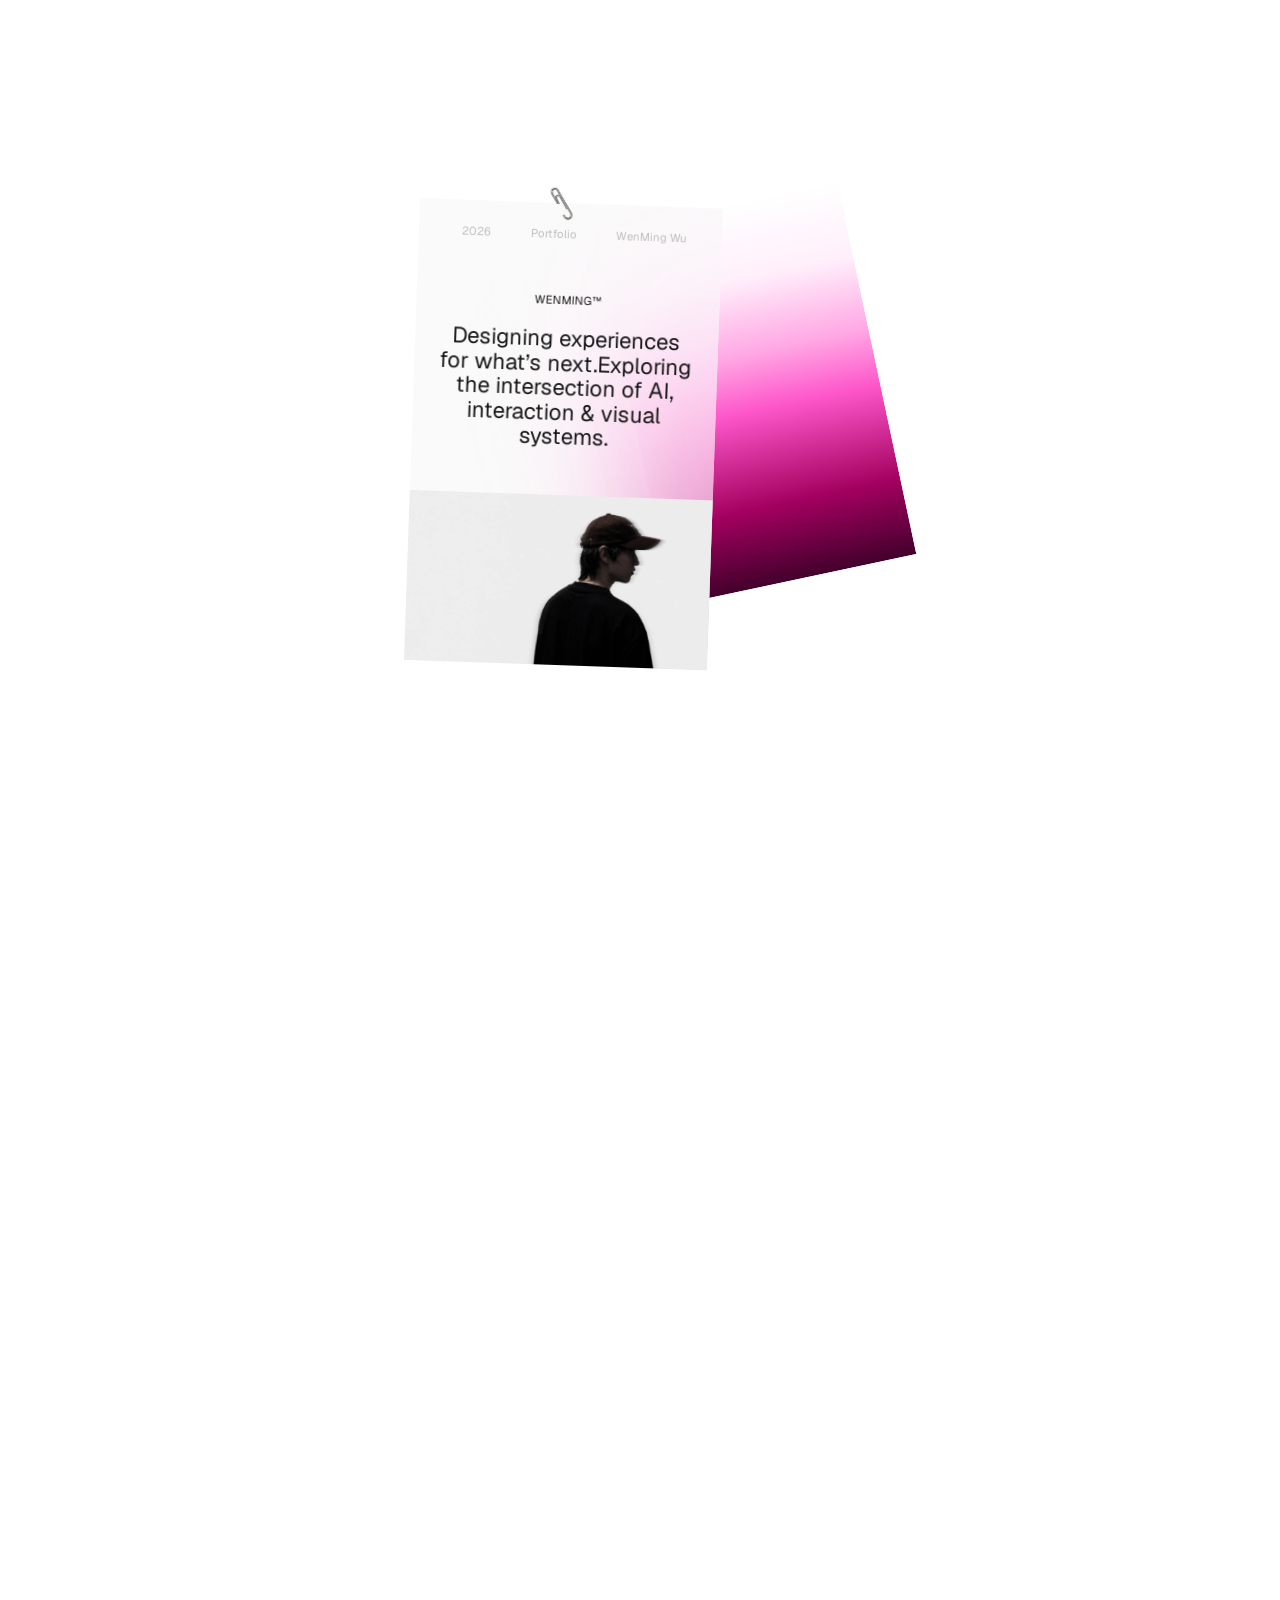
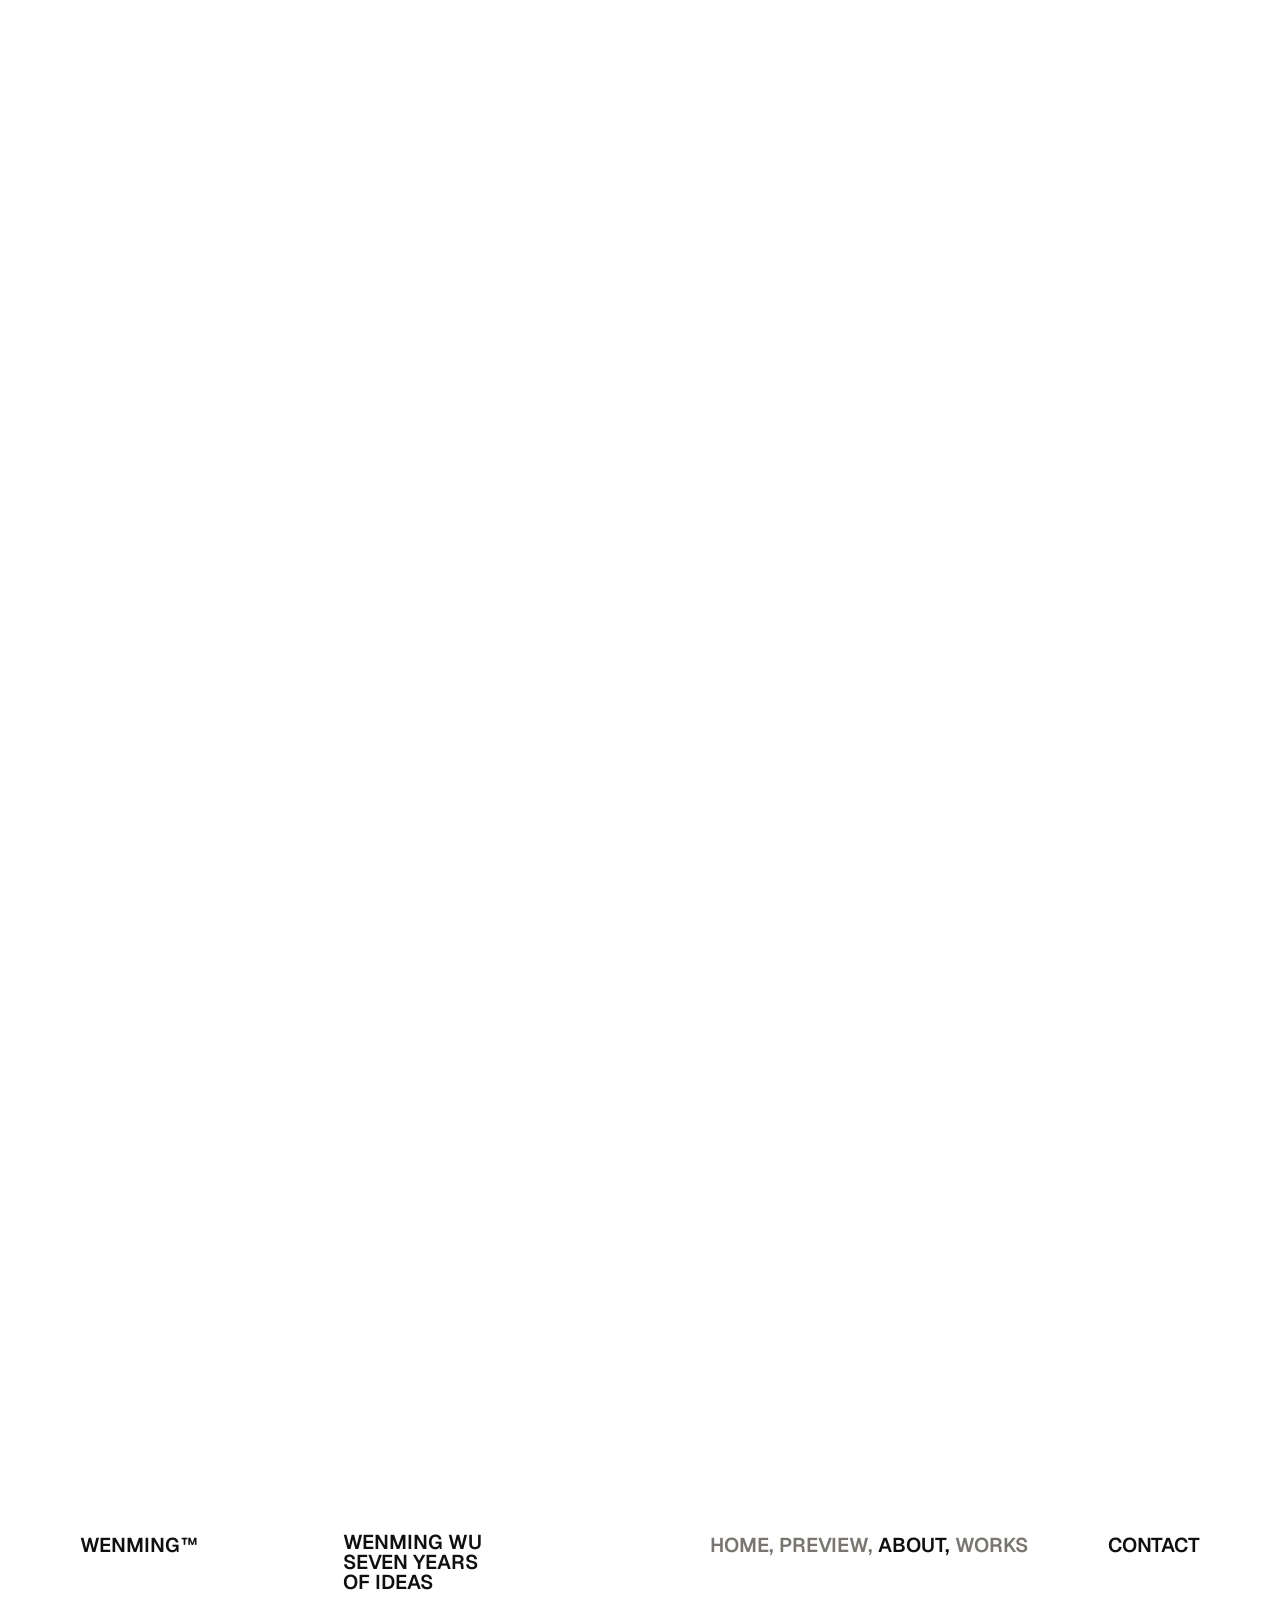
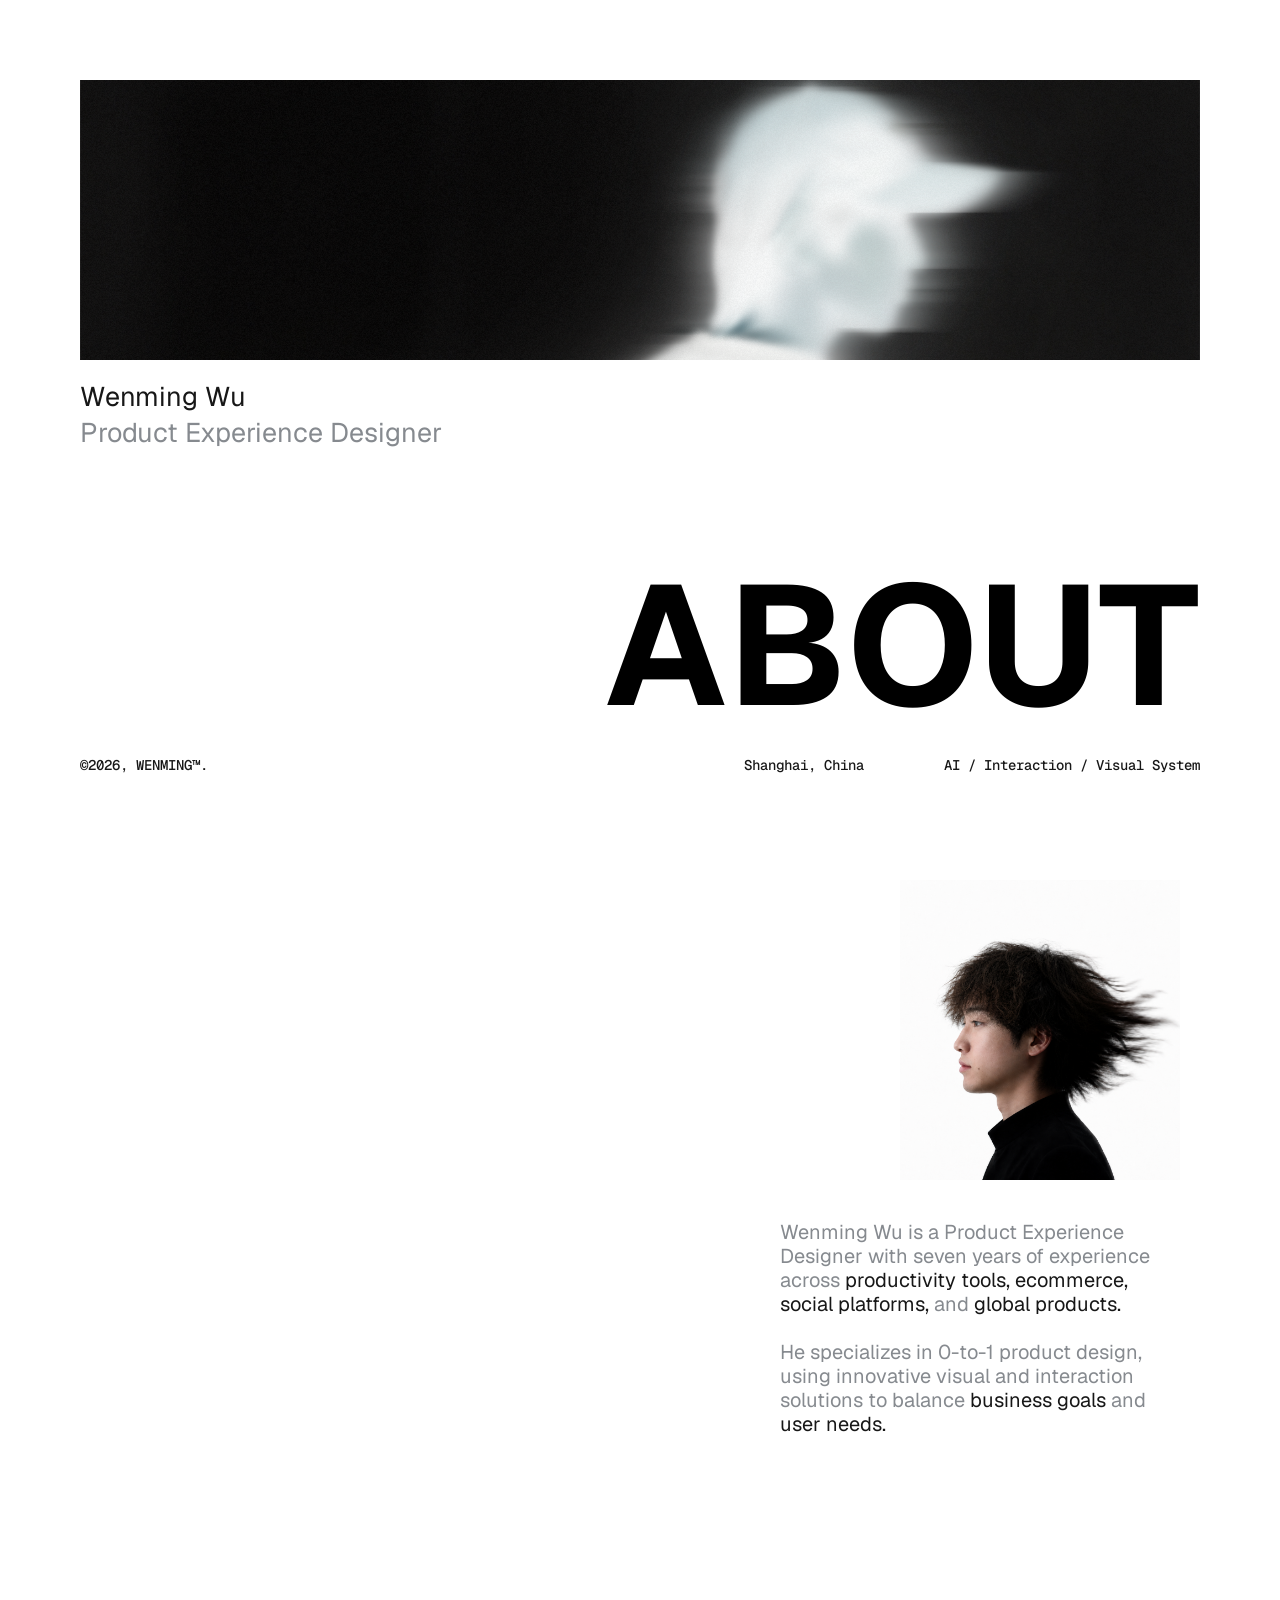
==== commit ba8797b9: "Release v1.3.1 desktop layout and image loading refinements" ====
--- a/design-language.html
+++ b/design-language.html
@@ -2,14 +2,14 @@
 <html lang="zh-CN" class="has-story-site">
 <head>
   <meta charset="UTF-8">
-  <meta name="viewport" content="width=device-width, initial-scale=1.0">
+  <meta name="viewport" content="width=device-width, initial-scale=1.0, viewport-fit=cover">
   <meta name="description" content="Wu Wenming, product experience designer portfolio.">
   <title>Wu Wenming — Product Experience Designer</title>
   <link rel="preload" href="assets/fonts/Geist-Variable.woff2" as="font" type="font/woff2" crossorigin>
   <link rel="preload" href="assets/fonts/GeistMono-Variable.woff2" as="font" type="font/woff2" crossorigin>
   <link rel="preload" href="assets/portfolio-v7/hero-card-image-1600.webp" as="image" type="image/webp">
   <link rel="preload" href="assets/portfolio-v7/paperclip-hd-384.webp" as="image" type="image/webp">
-  <link rel="stylesheet" href="assets/portfolio-scroll/scroll-story.css?v=20260908-0232">
+  <link rel="stylesheet" href="assets/portfolio-scroll/scroll-story.css?v=20260910-153000">
   <script>
     if ('scrollRestoration' in history) history.scrollRestoration = 'manual';
     window.scrollTo(0, 0);
@@ -4620,21 +4620,21 @@
         </div>
 
         <div class="preview-stack" data-preview-stack aria-label="作品预览图集">
-          <figure class="preview-card" style="--card-width:800;--card-height:799;--target-y:0"><img data-src="assets/portfolio-scroll/preview-01.png?rev=2" width="2400" height="2397" alt="作品预览 1" decoding="async"></figure>
-          <figure class="preview-card" style="--card-width:800;--card-height:801;--target-y:811"><img data-src="assets/portfolio-scroll/preview-02.png?rev=2" width="2400" height="2403" alt="作品预览 2" decoding="async"></figure>
-          <figure class="preview-card" style="--card-width:800;--card-height:752;--target-y:1624"><img data-src="assets/portfolio-scroll/preview-03.png?rev=2" width="2400" height="2256" alt="作品预览 3" decoding="async"></figure>
-          <figure class="preview-card" style="--card-width:800;--card-height:520;--target-y:2388"><img data-src="assets/portfolio-scroll/preview-04.png?rev=2" width="2400" height="1560" alt="作品预览 4" decoding="async"></figure>
-          <figure class="preview-card" style="--card-width:800;--card-height:487;--target-y:2920"><img data-src="assets/portfolio-scroll/preview-05.png?rev=2" width="2400" height="1461" alt="作品预览 5" decoding="async"></figure>
-          <figure class="preview-card" style="--card-width:800;--card-height:546;--target-y:3419"><img data-src="assets/portfolio-scroll/preview-06.png?rev=2" width="2400" height="1638" alt="作品预览 6" decoding="async"></figure>
-          <figure class="preview-card" style="--card-width:800;--card-height:1198;--target-y:3977"><img data-src="assets/portfolio-scroll/preview-07.png?rev=2" width="2400" height="3594" alt="作品预览 7" decoding="async"></figure>
-          <figure class="preview-card" style="--card-width:800;--card-height:652;--target-y:5187"><img data-src="assets/portfolio-scroll/preview-08.png?rev=2" width="2400" height="1956" alt="作品预览 8" decoding="async"></figure>
-          <figure class="preview-card" style="--card-width:800;--card-height:604;--target-y:5851"><img data-src="assets/portfolio-scroll/preview-09.png?rev=2" width="2400" height="1812" alt="作品预览 9" decoding="async"></figure>
-          <figure class="preview-card" style="--card-width:800;--card-height:744;--target-y:6467"><img data-src="assets/portfolio-scroll/preview-10.png?rev=2" width="2400" height="2232" alt="作品预览 10" decoding="async"></figure>
-          <figure class="preview-card" style="--card-width:800;--card-height:518;--target-y:7223"><img data-src="assets/portfolio-scroll/preview-11.png?rev=2" width="2400" height="1554" alt="作品预览 11" decoding="async"></figure>
-          <figure class="preview-card" style="--card-width:800;--card-height:496;--target-y:7753"><img data-src="assets/portfolio-scroll/preview-12.png?rev=2" width="2400" height="1488" alt="作品预览 12" decoding="async"></figure>
-          <figure class="preview-card" style="--card-width:800;--card-height:702;--target-y:8261"><img data-src="assets/portfolio-scroll/preview-13.png?rev=2" width="2400" height="2106" alt="作品预览 13" decoding="async"></figure>
-          <figure class="preview-card" style="--card-width:800;--card-height:472;--target-y:8975"><img data-src="assets/portfolio-scroll/preview-14.png?rev=2" width="2400" height="1416" alt="作品预览 14" decoding="async"></figure>
-          <figure class="preview-card" style="--card-width:800;--card-height:791;--target-y:9459"><img data-src="assets/portfolio-scroll/preview-15.png?rev=3" width="2400" height="2373" alt="作品预览 15" decoding="async"></figure>
+          <figure class="preview-card" style="--card-width:800;--card-height:799;--target-y:0"><img data-src="assets/portfolio-scroll/preview-01.png?rev=2" data-src-mobile="assets/portfolio-scroll/preview-01-mobile.webp?rev=1" width="2400" height="2397" alt="作品预览 1" decoding="async"></figure>
+          <figure class="preview-card" style="--card-width:800;--card-height:801;--target-y:811"><img data-src="assets/portfolio-scroll/preview-02.png?rev=2" data-src-mobile="assets/portfolio-scroll/preview-02-mobile.webp?rev=1" width="2400" height="2403" alt="作品预览 2" decoding="async"></figure>
+          <figure class="preview-card" style="--card-width:800;--card-height:752;--target-y:1624"><img data-src="assets/portfolio-scroll/preview-03.png?rev=2" data-src-mobile="assets/portfolio-scroll/preview-03-mobile.webp?rev=1" width="2400" height="2256" alt="作品预览 3" decoding="async"></figure>
+          <figure class="preview-card" style="--card-width:800;--card-height:520;--target-y:2388"><img data-src="assets/portfolio-scroll/preview-04.png?rev=2" data-src-mobile="assets/portfolio-scroll/preview-04-mobile.webp?rev=1" width="2400" height="1560" alt="作品预览 4" decoding="async"></figure>
+          <figure class="preview-card" style="--card-width:800;--card-height:487;--target-y:2920"><img data-src="assets/portfolio-scroll/preview-05.png?rev=2" data-src-mobile="assets/portfolio-scroll/preview-05-mobile.webp?rev=1" width="2400" height="1461" alt="作品预览 5" decoding="async"></figure>
+          <figure class="preview-card" style="--card-width:800;--card-height:546;--target-y:3419"><img data-src="assets/portfolio-scroll/preview-06.png?rev=2" data-src-mobile="assets/portfolio-scroll/preview-06-mobile.webp?rev=1" width="2400" height="1638" alt="作品预览 6" decoding="async"></figure>
+          <figure class="preview-card" style="--card-width:800;--card-height:1198;--target-y:3977"><img data-src="assets/portfolio-scroll/preview-07.png?rev=2" data-src-mobile="assets/portfolio-scroll/preview-07-mobile.webp?rev=1" width="2400" height="3594" alt="作品预览 7" decoding="async"></figure>
+          <figure class="preview-card" style="--card-width:800;--card-height:652;--target-y:5187"><img data-src="assets/portfolio-scroll/preview-08.png?rev=2" data-src-mobile="assets/portfolio-scroll/preview-08-mobile.webp?rev=1" width="2400" height="1956" alt="作品预览 8" decoding="async"></figure>
+          <figure class="preview-card" style="--card-width:800;--card-height:604;--target-y:5851"><img data-src="assets/portfolio-scroll/preview-09.png?rev=2" data-src-mobile="assets/portfolio-scroll/preview-09-mobile.webp?rev=1" width="2400" height="1812" alt="作品预览 9" decoding="async"></figure>
+          <figure class="preview-card" style="--card-width:800;--card-height:744;--target-y:6467"><img data-src="assets/portfolio-scroll/preview-10.png?rev=2" data-src-mobile="assets/portfolio-scroll/preview-10-mobile.webp?rev=1" width="2400" height="2232" alt="作品预览 10" decoding="async"></figure>
+          <figure class="preview-card" style="--card-width:800;--card-height:518;--target-y:7223"><img data-src="assets/portfolio-scroll/preview-11.png?rev=2" data-src-mobile="assets/portfolio-scroll/preview-11-mobile.webp?rev=1" width="2400" height="1554" alt="作品预览 11" decoding="async"></figure>
+          <figure class="preview-card" style="--card-width:800;--card-height:496;--target-y:7753"><img data-src="assets/portfolio-scroll/preview-12.png?rev=2" data-src-mobile="assets/portfolio-scroll/preview-12-mobile.webp?rev=1" width="2400" height="1488" alt="作品预览 12" decoding="async"></figure>
+          <figure class="preview-card" style="--card-width:800;--card-height:702;--target-y:8261"><img data-src="assets/portfolio-scroll/preview-13.png?rev=2" data-src-mobile="assets/portfolio-scroll/preview-13-mobile.webp?rev=1" width="2400" height="2106" alt="作品预览 13" decoding="async"></figure>
+          <figure class="preview-card" style="--card-width:800;--card-height:472;--target-y:8975"><img data-src="assets/portfolio-scroll/preview-14.png?rev=2" data-src-mobile="assets/portfolio-scroll/preview-14-mobile.webp?rev=1" width="2400" height="1416" alt="作品预览 14" decoding="async"></figure>
+          <figure class="preview-card" style="--card-width:800;--card-height:791;--target-y:9459"><img data-src="assets/portfolio-scroll/preview-15.png?rev=3" data-src-mobile="assets/portfolio-scroll/preview-15-mobile.webp?rev=1" width="2400" height="2373" alt="作品预览 15" decoding="async"></figure>
         </div>
 
         <div class="story-scroll-tip preview-end-tip" data-scroll-tip>
@@ -4647,7 +4647,7 @@
       <div class="story-about-intro">
       <div class="story-sticky story-about-scene">
       <div class="story-about-hero">
-        <div class="story-about-mask"><img data-src="assets/portfolio-scroll/about-hero-source.png" width="1672" height="941" alt="吴文明动态肖像横幅" decoding="async"></div>
+        <div class="story-about-mask"><img data-src="assets/portfolio-scroll/about-hero-source.png" data-src-mobile="assets/portfolio-scroll/about-hero.png" width="1672" height="941" alt="吴文明动态肖像横幅" decoding="async"></div>
         <div class="story-about-identity"><p>Wenming Wu</p><p>Product Experience Designer</p></div>
       </div>
 
@@ -4665,7 +4665,7 @@
 
       <div class="story-about-body">
         <div class="story-about-profile">
-          <div class="story-about-portrait"><img data-src="assets/portfolio-scroll/about-portrait-source.png" width="1448" height="1086" alt="吴文明肖像" decoding="async"></div>
+          <div class="story-about-portrait"><img data-src="assets/portfolio-scroll/about-portrait-source.png?rev=2" data-src-mobile="assets/portfolio-scroll/about-portrait-source.png?rev=2" width="1448" height="1086" alt="吴文明肖像" decoding="async"></div>
           <div class="story-about-copy">
             <p>Wenming Wu is a Product Experience Designer with seven years of experience across <strong>productivity tools, ecommerce, social platforms,</strong> and <strong>global products.</strong></p>
             <p>He specializes in 0-to-1 product design, using innovative visual and interaction solutions to balance <strong>business goals</strong> and <strong>user needs.</strong></p>
@@ -6259,6 +6259,6 @@
       updateActiveNav();
     }, 500);
   </script>
-  <script src="assets/portfolio-scroll/scroll-story.js?v=20260908-0230"></script>
+  <script src="assets/portfolio-scroll/scroll-story.js?v=20260910-153000"></script>
 </body>
 </html>
--- a/assets/portfolio-scroll/scroll-story.css
+++ b/assets/portfolio-scroll/scroll-story.css
@@ -5,10 +5,18 @@
   --story-gutter: 80px;
   --story-max-width: 2560px;
   --story-ease: cubic-bezier(0.22, 1, 0.36, 1);
+  --story-viewport-height: 100dvh;
 }
 
 html.has-story-site {
   overflow-x: clip;
+  min-height: 100%;
+  overscroll-behavior-y: none;
+  background: #fff;
+}
+
+html.is-story-scroll-locked {
+  overflow: hidden;
 }
 
 body > .topbar,
@@ -24,12 +32,15 @@
 
 body.has-story-site {
   overflow-x: visible;
+  min-height: 100dvh;
+  overscroll-behavior-y: none;
 }
 
 .story-site {
   position: relative;
   z-index: 1;
   width: 100%;
+  min-height: 100dvh;
   color: var(--story-ink);
   background: #fff;
 }
@@ -37,7 +48,13 @@
 .story-site img {
   width: 100%;
   height: 100%;
+  background-color: var(--story-image-placeholder, #f5f5f5);
   object-fit: cover;
+  transition: background-color 180ms ease;
+}
+
+.story-site img.is-story-image-loaded {
+  background-color: transparent;
 }
 
 .story-topbar {
@@ -127,12 +144,14 @@
   position: sticky;
   top: 0;
   width: 100%;
-  height: 100svh;
+  height: var(--story-viewport-height);
+  min-height: 100svh;
   overflow: hidden;
 }
 
 .story-home {
-  height: 100svh;
+  height: var(--story-viewport-height);
+  min-height: 100svh;
   background: #fff;
 }
 
@@ -286,6 +305,7 @@
   letter-spacing: 0;
   text-transform: uppercase;
   white-space: nowrap;
+  transition: font-variation-settings 90ms linear;
 }
 
 .story-title-letter {
@@ -416,6 +436,8 @@
 }
 
 .preview-stack {
+  --preview-list-y: 0px;
+  --preview-list-tilt: 0deg;
   position: absolute;
   top: 20vh;
   left: 50%;
@@ -448,6 +470,7 @@
   opacity: 1;
   animation: storyPreviewStackIn 1100ms cubic-bezier(0.22, 0.72, 0.24, 1) forwards;
   animation-delay: calc(1060ms + var(--stack-order) * 220ms);
+  will-change: transform, clip-path;
 }
 
 @keyframes storyPreviewStackIn {
@@ -501,13 +524,14 @@
 
 .story-about {
   z-index: 3;
-  margin-top: -100svh;
+  margin-top: calc(-1 * var(--story-viewport-height));
   padding: 0;
   background: transparent;
 }
 
 .story-about-intro {
-  height: 100svh;
+  height: var(--story-viewport-height);
+  min-height: 100svh;
   pointer-events: none;
 }
 
@@ -596,7 +620,7 @@
   align-items: center;
   font-size: 280px;
   color: #000;
-  transition: opacity 180ms var(--story-ease);
+  transition: opacity 180ms var(--story-ease), font-variation-settings 90ms linear;
   will-change: opacity, font-variation-settings;
 }
 
@@ -604,7 +628,7 @@
 
 .about-heading {
   position: absolute;
-  bottom: 24px;
+  bottom: max(24px, env(safe-area-inset-bottom));
   right: auto;
   left: 50%;
   width: min(calc(100% - var(--story-gutter) * 2), calc(var(--story-max-width) - var(--story-gutter) * 2));
@@ -615,7 +639,7 @@
 .about-persistent-meta {
   position: fixed;
   right: auto;
-  bottom: 24px;
+  bottom: max(24px, env(safe-area-inset-bottom));
   left: 50%;
   z-index: 20;
   width: min(calc(100% - var(--story-gutter) * 2), calc(var(--story-max-width) - var(--story-gutter) * 2));
@@ -660,7 +684,7 @@
   background: #fff;
   opacity: 1;
   transition: opacity 620ms var(--story-ease);
-  margin-top: max(80px, calc(var(--about-hero-end, 590px) + 400px - 100svh));
+  margin-top: max(80px, calc(var(--about-hero-end, 590px) + 400px - var(--story-viewport-height)));
   gap: 200px;
   width: 100%;
   max-width: var(--story-max-width);
@@ -718,6 +742,13 @@
   font-size: 36px;
   font-weight: 500;
   line-height: 43.2px;
+}
+
+@media (min-width: 901px) {
+  .story-experience > .story-subheading {
+    font-size: 32px;
+    line-height: 43.2px;
+  }
 }
 
 .story-experience-list {
@@ -801,8 +832,8 @@
 
 .story-about-end {
   position: relative;
-  height: 180svh;
-  margin-top: calc(332px - 50svh);
+  height: 180dvh;
+  margin-top: calc(332px - 50dvh);
   background: #fff;
 }
 
@@ -836,7 +867,7 @@
 .story-works {
   position: relative;
   z-index: 4;
-  margin-top: -100svh;
+  margin-top: calc(-1 * var(--story-viewport-height));
   padding-top: 0;
   background: transparent;
   opacity: 1;
@@ -1022,10 +1053,12 @@
   transition: color 260ms ease, background-color 260ms ease;
 }
 
-.story-contact-actions a:hover,
-.story-contact-actions button:hover {
-  color: #fff;
-  background: #171717;
+@media (hover: hover) and (pointer: fine) {
+  .story-contact-actions a:hover,
+  .story-contact-actions button:hover {
+    color: #fff;
+    background: #171717;
+  }
 }
 
 .story-contact-actions a:focus-visible,
@@ -1038,14 +1071,23 @@
   width: min(100%, var(--story-max-width));
   margin: 240px auto 0;
   overflow: hidden;
-  padding: 0 var(--story-gutter);
+  padding: 0 var(--story-gutter) max(24px, env(safe-area-inset-bottom));
+}
+
+@supports not (height: 100dvh) {
+  :root { --story-viewport-height: 100vh; }
+  body.has-story-site,
+  .story-site { min-height: 100vh; }
+  .story-about-end { height: 180vh; margin-top: calc(332px - 50vh); }
 }
 
 .story-footer-word {
   justify-content: center;
   margin-top: 32px;
+  overflow: visible;
   font-size: 260px;
   font-variation-settings: "wght" 100;
+  transition: font-variation-settings 90ms linear;
   will-change: font-variation-settings;
 }
 
@@ -1065,13 +1107,121 @@
 }
 
 @media (max-width: 900px) {
-  :root { --story-gutter: 24px; }
+  :root {
+    --story-gutter: clamp(16px, 6.15vw, 24px);
+    --story-mobile-content-gutter: clamp(24px, 8vw, 48px);
+  }
 
   .story-topbar {
+    position: fixed;
+    top: max(24px, env(safe-area-inset-top));
     grid-template-columns: auto minmax(0, 1fr);
-    min-height: 72px;
-    padding: 24px 16px 0;
+    min-height: 48px;
+    padding: 0 max(16px, env(safe-area-inset-right)) 0 max(16px, env(safe-area-inset-left));
     gap: 10px;
+    transform: translateX(-50%);
+    backface-visibility: hidden;
+  }
+
+  .story-site { touch-action: pan-y; }
+
+  .story-sticky,
+  .story-about-end-scene {
+    position: relative;
+    top: auto;
+    height: auto;
+    min-height: 0;
+    overflow: visible;
+  }
+
+  .story-home .story-home-scene,
+  .story-about-scene {
+    height: var(--story-viewport-height);
+    min-height: 100svh;
+    overflow: hidden;
+  }
+
+  .story-preview {
+    min-height: 0;
+    height: auto !important;
+    padding-top: 120px;
+  }
+
+  .story-preview-scene {
+    position: relative;
+    height: auto;
+    min-height: 0;
+    overflow: visible;
+  }
+
+  .about-persistent-meta {
+    position: fixed;
+    top: auto;
+    bottom: max(24px, env(safe-area-inset-bottom));
+    transform: translateX(-50%);
+    backface-visibility: hidden;
+  }
+
+  .preview-stack {
+    position: relative;
+    top: auto;
+    left: auto;
+    display: flex;
+    width: calc(100% - 32px) !important;
+    height: auto !important;
+    margin: 48px auto 0;
+    gap: 12px;
+    flex-direction: column;
+    perspective: none;
+    transform: none;
+    backface-visibility: visible;
+  }
+
+  .preview-card {
+    position: relative;
+    top: auto !important;
+    left: auto;
+    z-index: auto !important;
+    width: 100% !important;
+    height: auto !important;
+    aspect-ratio: var(--card-width) / var(--card-height);
+    visibility: visible !important;
+    opacity: 1 !important;
+    rotate: none;
+    transform: none !important;
+    clip-path: none !important;
+    animation: none !important;
+    transition: none;
+    backface-visibility: hidden;
+    contain: layout paint style;
+  }
+
+  .preview-card img {
+    width: 100%;
+    height: 100%;
+    object-fit: contain;
+  }
+
+  .preview-end-tip { display: none; }
+
+  .is-entered .story-title-letter {
+    animation: none;
+  }
+
+  .story-preview .story-title-letter,
+  .story-about .story-title-letter,
+  .story-works .story-title-letter {
+    transform: translateY(0);
+  }
+
+  .story-preview.is-returning-from-about .preview-heading .story-title-letter {
+    animation-duration: 600ms;
+    animation-delay: calc(var(--letter-index) * 28ms);
+  }
+
+  .story-preview.is-preview-intro .preview-card:nth-child(-n+5) {
+    animation-duration: 800ms;
+    animation-delay: calc(620ms + var(--stack-order) * 145ms);
   }
 
   .story-bio,
@@ -1079,6 +1229,18 @@
   .story-nav { justify-content: flex-end; }
   .story-brand,
   .story-nav button { font-size: 11px; }
+
+  .story-nav button {
+    appearance: none;
+    -webkit-appearance: none;
+    -webkit-tap-highlight-color: transparent;
+  }
+
+  .story-nav button:active,
+  .story-nav button:focus {
+    background: transparent;
+    box-shadow: none;
+  }
 
   .story-home-card {
     width: min(76vw, 369px);
@@ -1117,12 +1279,36 @@
   .story-footer-word {
     font-size: 84px;
     line-height: 0.96;
+    transition: none;
   }
 
   .preview-heading {
+    position: relative;
+    top: auto;
     right: auto;
+    bottom: auto;
     left: 50%;
-  }
+    display: flex;
+    flex-direction: column;
+    justify-content: flex-end;
+    height: auto;
+    padding-bottom: 0;
+    box-sizing: border-box;
+  }
+
+  .preview-heading .story-chapter-title {
+    height: auto;
+    justify-content: flex-start;
+  }
+
+  .preview-heading .story-chapter-meta {
+    margin-top: 20px;
+    opacity: 1;
+    transform: none;
+    transition: none;
+  }
+
+  .about-big-title { transition: none; }
 
   .story-chapter-meta,
   .story-footer-meta {
@@ -1133,52 +1319,118 @@
 
   .story-meta-group { gap: 16px; }
 
+  .story-about {
+    margin-top: 160px;
+    background: #fff;
+  }
+  .story-about-scene { opacity: 1; }
   .story-about-hero { padding-top: 120px; }
-  .story-about-mask { height: min(28svh, 220px); }
+  .story-about-mask { height: min(22svh, 180px); }
+  .story-about-mask { transition-duration: 850ms; }
+  .story-about-mask img { transition-duration: 950ms; }
   .story-about-mask img { object-position: 70% center; }
-  .story-about-identity { font-size: 24px; line-height: 30px; }
+  .story-about-identity {
+    opacity: 1;
+    font-size: 24px;
+    line-height: 30px;
+    transform: none;
+    transition: none;
+  }
   .about-big-title { height: 1.3em; }
+  .story-about.is-entered .about-big-title .story-title-letter {
+    animation-delay: calc(300ms + var(--letter-index) * 28ms);
+  }
   .story-about-body { margin-top: 0; gap: 200px; }
   .story-about-profile,
   .story-experience,
   .story-skills,
   .story-contact-block {
-    width: calc(100% - 96px);
-    margin-right: 48px;
-    margin-left: 48px;
+    width: calc(100% - var(--story-mobile-content-gutter) * 2);
+    margin-right: var(--story-mobile-content-gutter);
+    margin-left: var(--story-mobile-content-gutter);
   }
 
   .story-about-profile { gap: 32px; }
-  .story-about-portrait { width: 60vw; max-width: 280px; height: auto; aspect-ratio: 14 / 15; }
+  .story-about-portrait { width: min(57.6vw, 224px); max-width: 100%; height: auto; aspect-ratio: 14 / 15; }
   .story-about-copy { font-size: 16px; line-height: 22px; }
-  .story-subheading { margin-bottom: 40px; font-size: 24px; line-height: 30px; }
-  .story-experience-list { gap: 32px; }
-  .story-experience-row { gap: 16px; font-size: 16px; line-height: 24px; }
-  .story-experience-row p { margin-top: 6px; }
-  .story-experience-logo { min-width: 72px; font-size: 12px; }
+  .story-subheading { margin-bottom: 40px; font-size: 28px; line-height: 34px; }
+  .story-experience-list { gap: 40px; }
+  .story-experience-row {
+    display: grid;
+    grid-template-columns: minmax(0, 1fr) auto;
+    min-height: 0;
+    gap: 16px;
+    align-items: start;
+    font-size: 16px;
+    line-height: 22px;
+  }
+  .story-experience-row p {
+    max-width: 100%;
+    margin-top: 8px;
+    overflow-wrap: break-word;
+  }
+  .story-experience-logo { min-width: 64px; font-size: 12px; }
   .story-experience-logo img { max-width: 72px; max-height: 22px; }
-  .story-skills { gap: 24px; }
-  .story-skills .story-subheading { font-size: 24px; line-height: 30px; }
-  .story-skills-list { width: 190px; font-size: 24px; line-height: 30px; }
-
-  .story-about-end { height: 170svh; margin-top: calc(290px - 50svh); }
+  .story-museum-logo { width: 112px; gap: 6px; }
+  .story-museum-logo img:first-child { width: 40px; height: auto; }
+  .story-museum-logo img:last-child { width: 66px; height: auto; margin-top: 4px; }
+  .story-skills {
+    display: grid;
+    grid-template-columns: auto minmax(0, 1fr);
+    gap: 24px;
+    align-items: start;
+  }
+  .story-skills .story-subheading { font-size: 28px; line-height: 34px; }
+  .story-skills-list { width: auto; min-width: 0; font-size: 24px; line-height: 32px; }
+
+  .story-about-end {
+    height: auto;
+    min-height: 0;
+    margin-top: 200px;
+  }
+  .story-about-end-scene {
+    min-height: 0;
+    overflow: visible;
+  }
   .about-end-tip { bottom: 18%; }
 
-  .story-works { padding-top: 0; }
+  .story-works {
+    margin-top: 200px;
+    padding-top: 0;
+    background: #fff;
+    transition: none;
+  }
   .story-works-heading {
     height: min(45.5svh, 312px);
     padding: 72px 16px 0;
+    visibility: visible;
   }
   .story-works-heading .story-chapter-title {
-    height: calc(min(45.5svh, 312px) - 126px);
-    line-height: 0.96;
-  }
-  .story-works-heading .story-chapter-meta { margin-top: 16px; }
+    height: 0.92em;
+    line-height: 0.92;
+  }
+  .story-works-heading .story-chapter-meta {
+    margin-top: 20px;
+    opacity: 1;
+    transform: none;
+    transition: none;
+  }
   .story-work-grid {
     grid-template-columns: 1fr;
     margin-top: 56px;
     padding: 0;
     gap: 56px;
+  }
+
+  .story-work-card {
+    opacity: 1;
+    filter: none;
+    transform: none;
+    transition: none;
+  }
+
+  .story-works.is-cards-entered .story-work-card {
+    transition-delay: calc(var(--card-index) * 60ms);
   }
 
   .story-work-index,
@@ -1191,9 +1443,35 @@
   .story-contact-actions { grid-template-columns: 1fr; gap: 12px; }
   .story-contact-actions a,
   .story-contact-actions button { height: 52px; font-size: 12px; }
+  .story-contact-actions a:active,
+  .story-contact-actions button:active {
+    color: #fff;
+    background: #171717;
+    transition: none;
+  }
   .story-footer { margin-top: 240px; }
   .story-footer-meta { flex-direction: column; gap: 10px; align-items: flex-start; }
   .story-footer-word { margin-top: 28px; }
+}
+
+@media (max-width: 480px) {
+  .story-chapter-meta,
+  .story-footer-meta { font-size: 9px; line-height: 14px; }
+  .story-meta-group { gap: 10px; }
+  .story-experience-logo { min-width: 56px; }
+  .story-museum-logo { width: 96px; gap: 5px; }
+  .story-museum-logo img:first-child { width: 34px; }
+  .story-museum-logo img:last-child { width: 57px; }
+  .story-skills { gap: 16px; }
+  .story-skills .story-subheading { font-size: 28px; line-height: 34px; }
+  .story-skills-list { font-size: 22px; line-height: 29px; }
+}
+
+@supports not (height: 100dvh) {
+  @media (max-width: 900px) {
+    .story-about-mask { height: min(28vh, 220px); }
+    .story-about-end { height: 170vh; margin-top: calc(290px - 50vh); }
+  }
 }
 
 @media (prefers-reduced-motion: reduce) {
